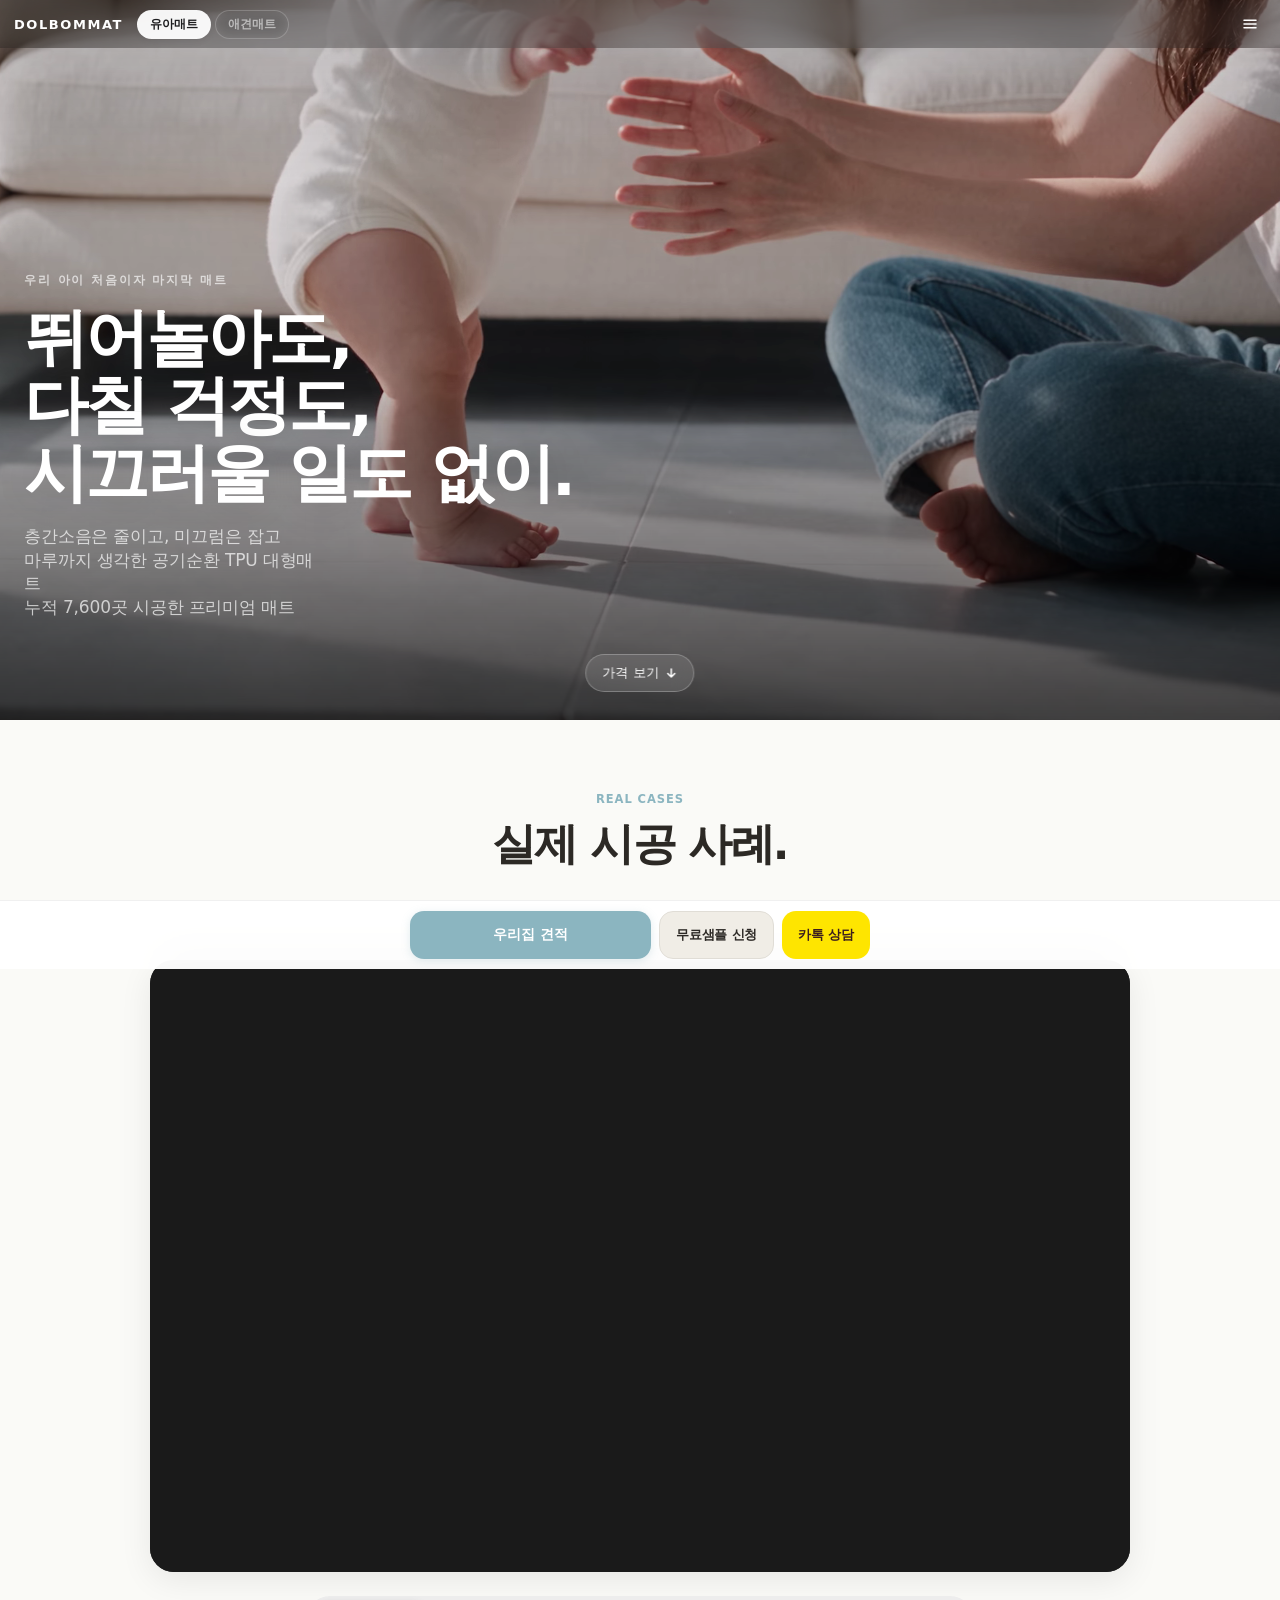
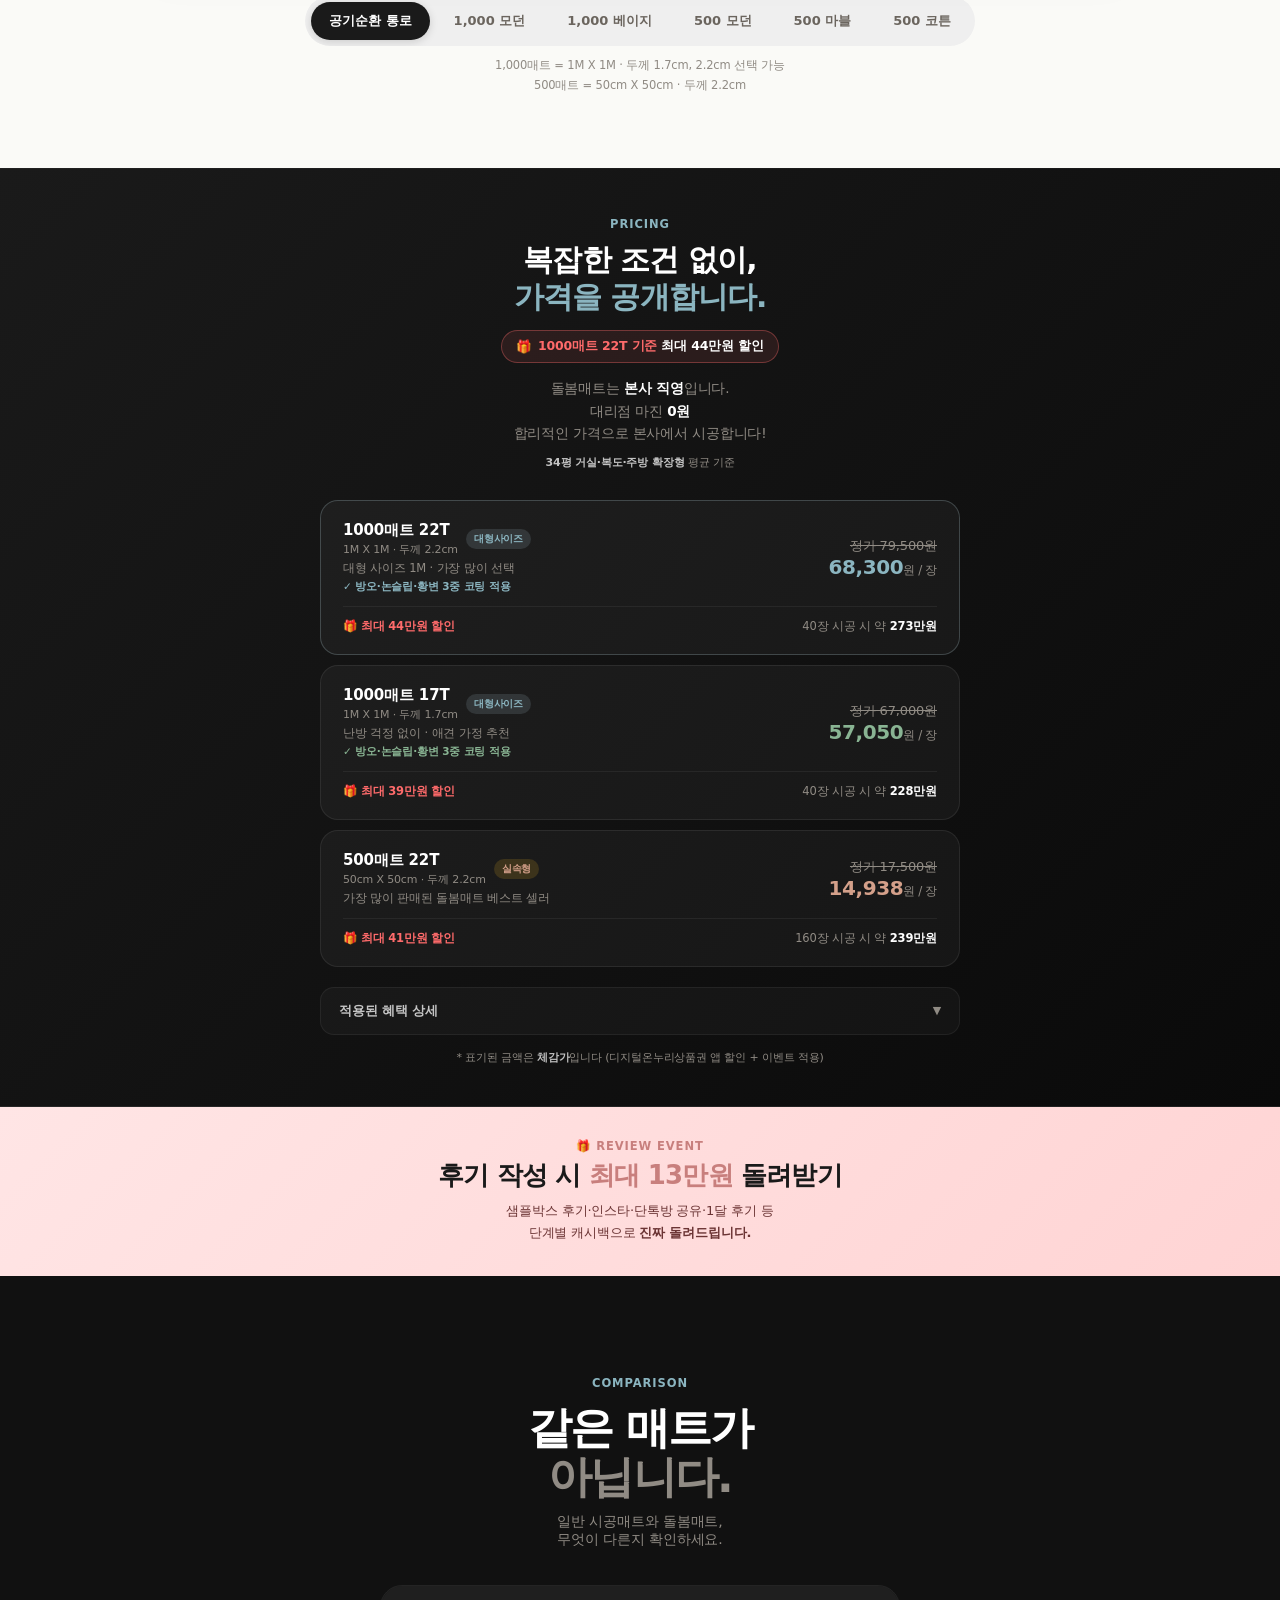
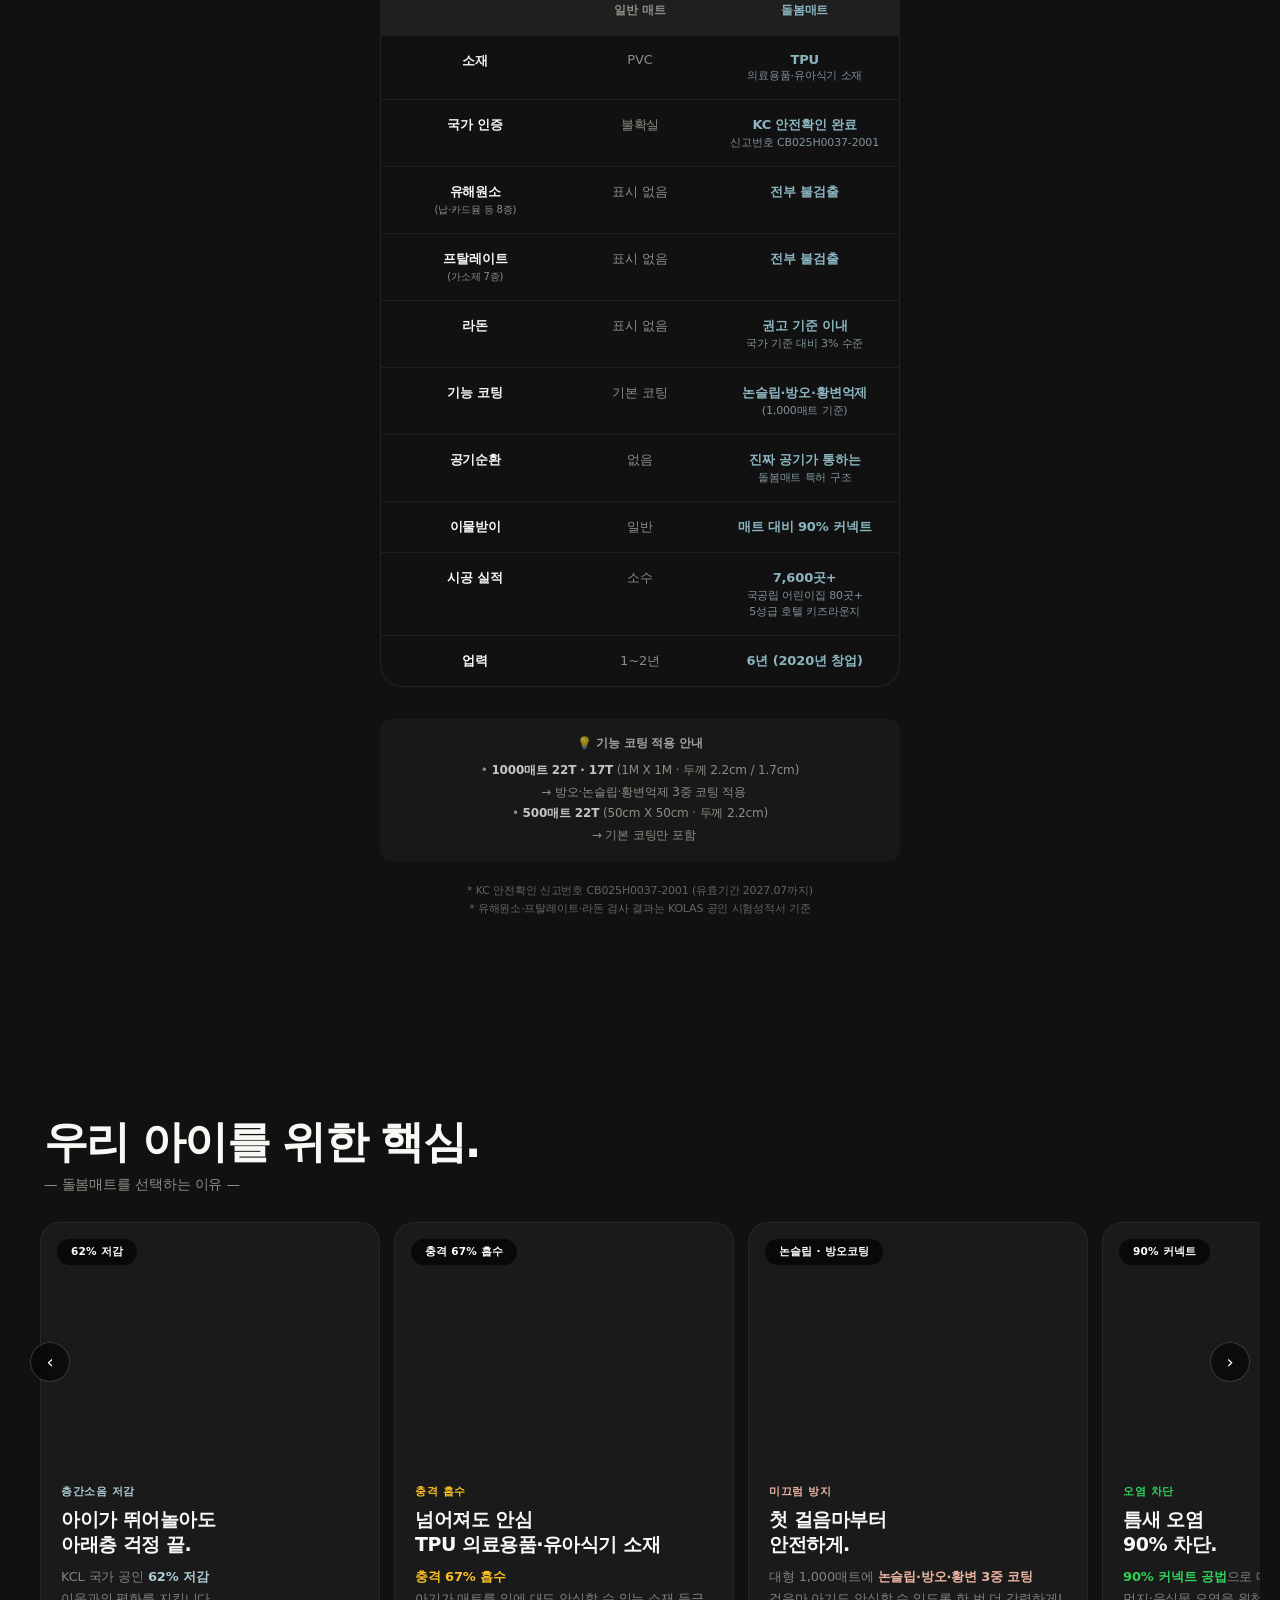
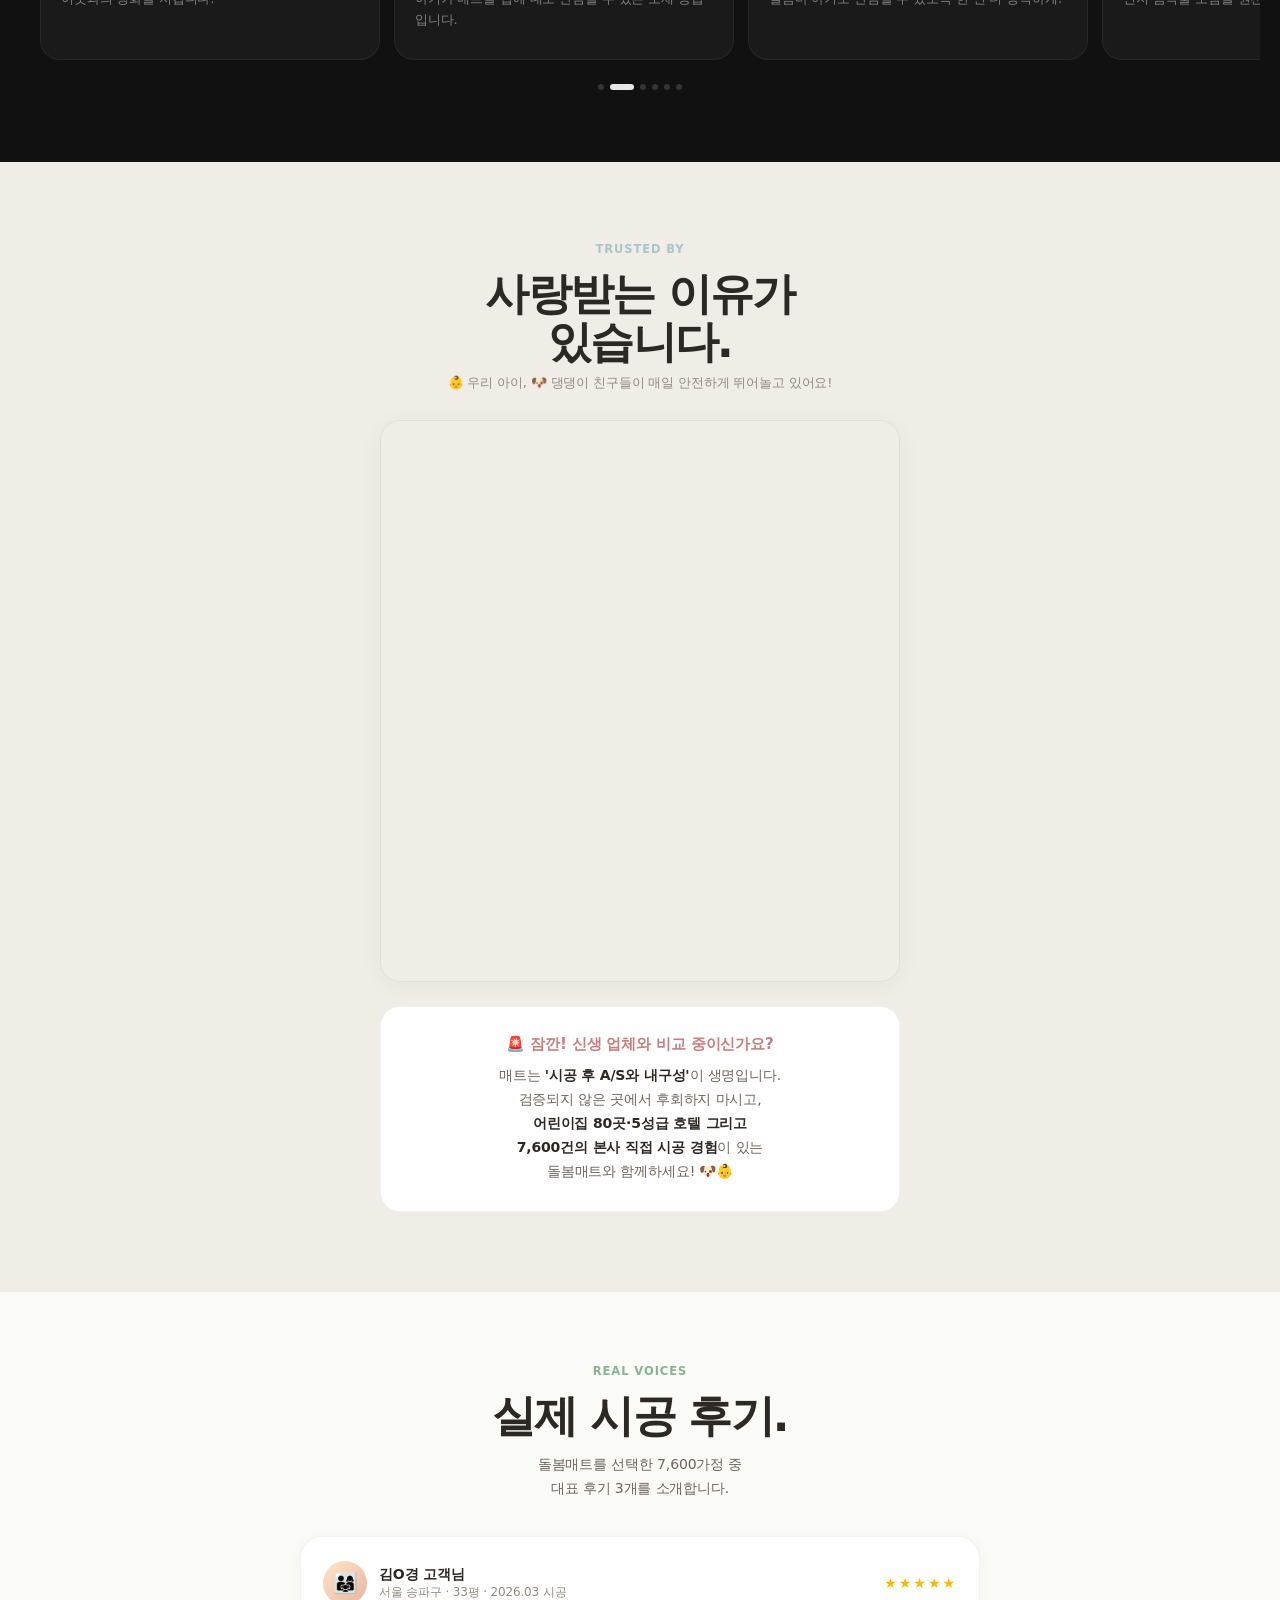
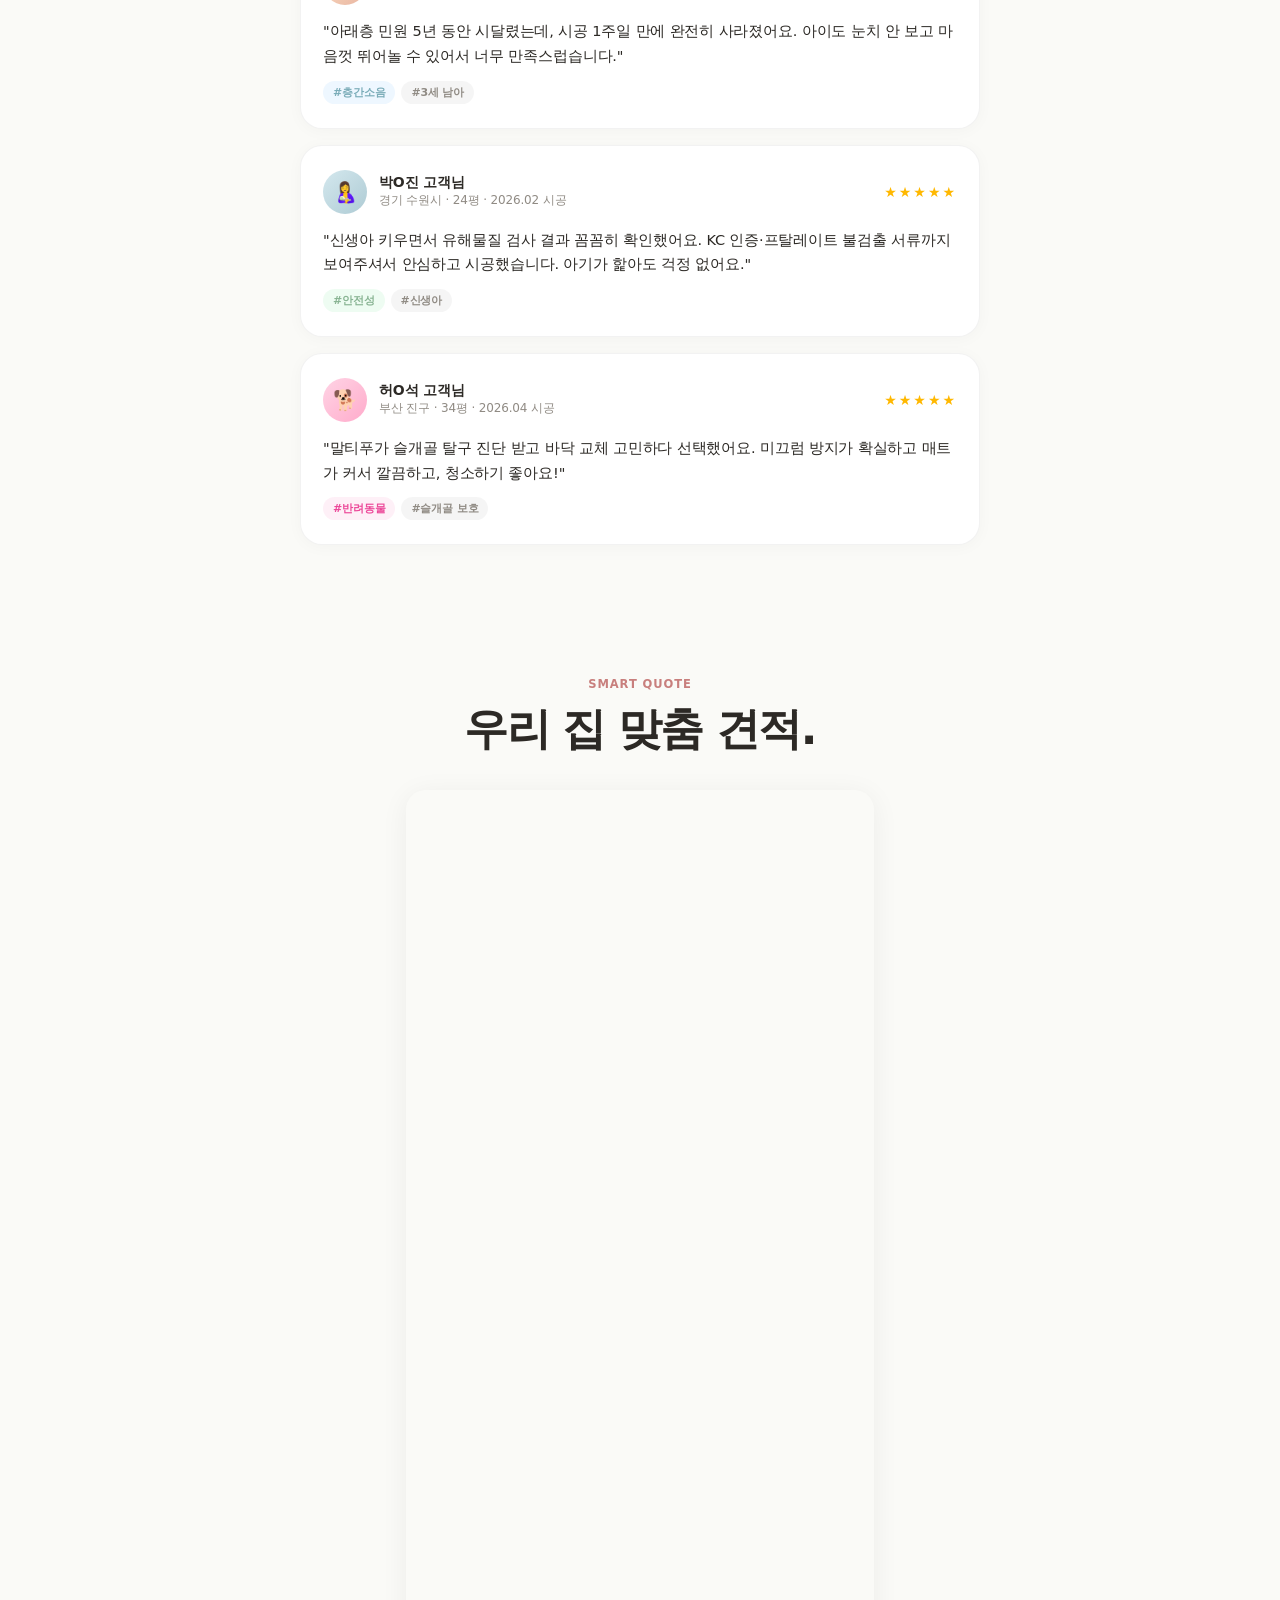
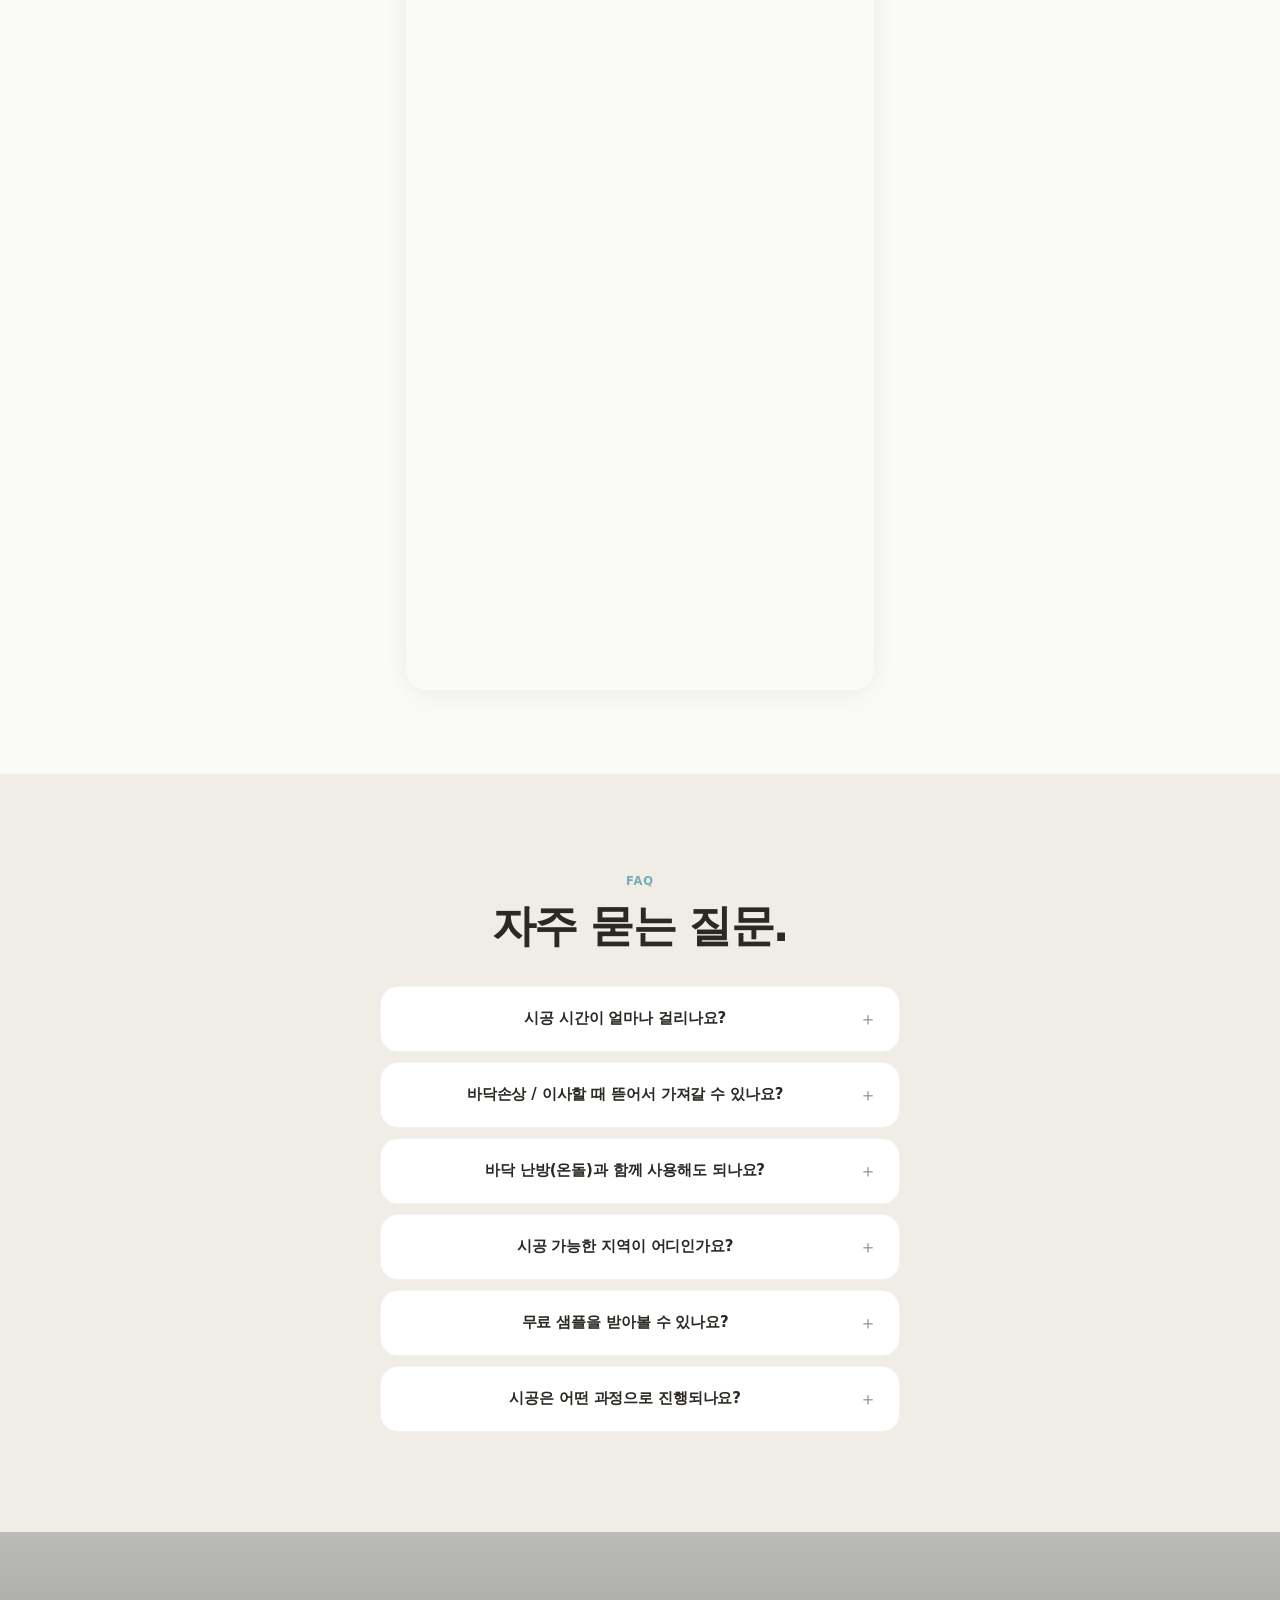
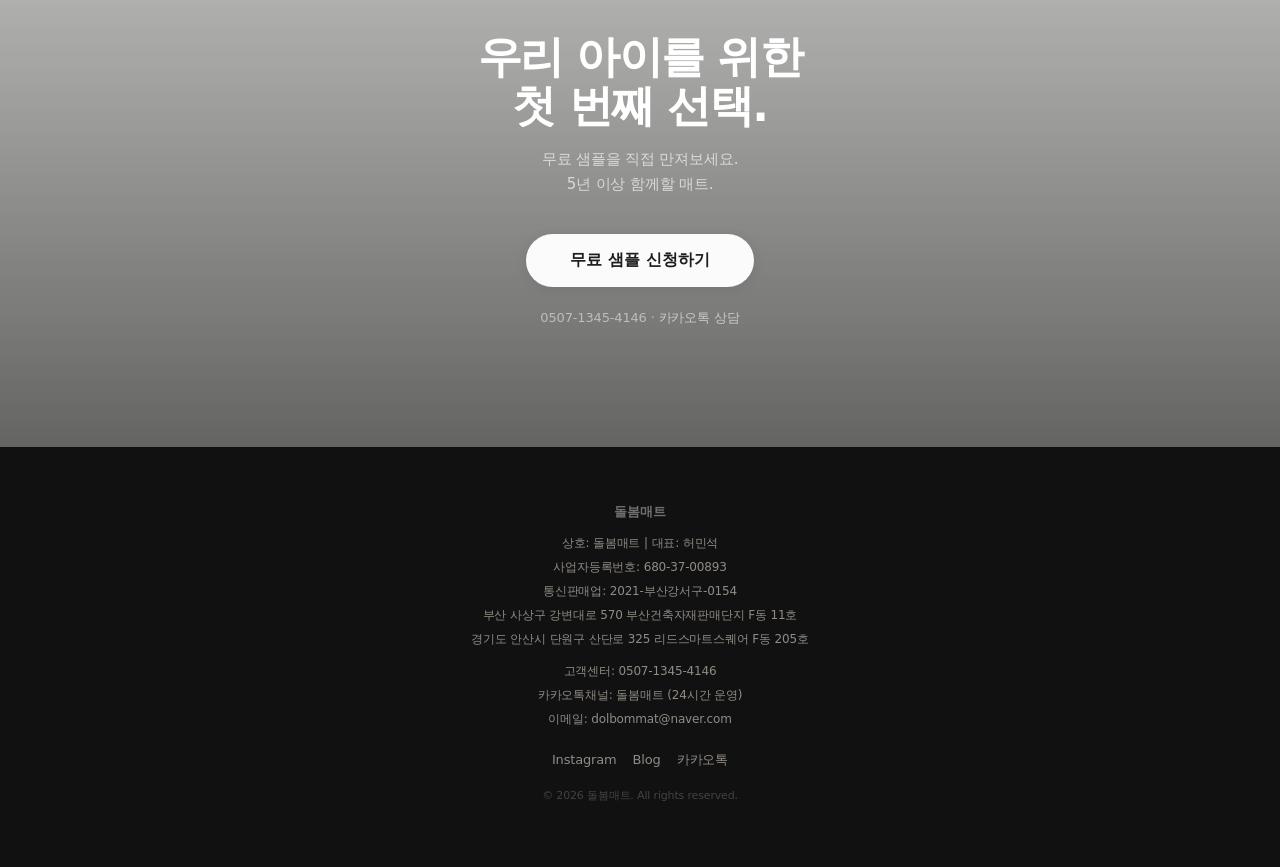
==== index.html @ 1c2749b7 "누적 시공 7,600집·100만장으로 갱신" ====
<!DOCTYPE html>
<html lang="ko">
<head>
<!-- Google Tag Manager -->
<script>(function(w,d,s,l,i){w[l]=w[l]||[];w[l].push({'gtm.start':
new Date().getTime(),event:'gtm.js'});var f=d.getElementsByTagName(s)[0],
j=d.createElement(s),dl=l!='dataLayer'?'&l='+l:'';j.async=true;j.src=
'https://www.googletagmanager.com/gtm.js?id='+i+dl;f.parentNode.insertBefore(j,f);
})(window,document,'script','dataLayer','GTM-WBCCZ3CN');</script>
<!-- End Google Tag Manager -->

<meta charset="UTF-8">
<!-- Google tag (gtag.js) -->
<script async src="https://www.googletagmanager.com/gtag/js?id=G-WNRMST82MC"></script>
<script>
  window.dataLayer = window.dataLayer || [];
  function gtag(){dataLayer.push(arguments);}
  gtag('js', new Date());
  gtag('config', 'G-WNRMST82MC');
</script>

<meta name="viewport" content="width=device-width, initial-scale=1.0, viewport-fit=cover">
<title>돌봄매트 - 층간소음 62% 저감 프리미엄 TPU 시공 매트</title>
<meta name="description" content="부산·경기 본사 직영 시공팀 운영. 층간소음 62% 저감, 미끄럼 방지, 공기순환 케어 시스템. 7,600가정이 선택한 프리미엄 TPU 매트 돌봄매트. 무료 시공, 무료 샘플 제공.">
<meta name="keywords" content="돌봄매트, 층간소음매트, 층간소음방지매트, 아기매트, 유아매트, 거실매트, 바닥매트, 놀이매트, 반려견매트, TPU매트, 친환경매트, 층간소음, 시공매트, 프리미엄매트, 무료샘플">
<meta name="author" content="돌봄매트">
<meta name="robots" content="index, follow, max-image-preview:large">
<meta name="googlebot" content="index, follow">
<link rel="canonical" href="https://www.dolbommat.com/">

<!-- ═══ Open Graph (카카오톡·페이스북 공유 최적화) ═══ -->
<meta property="og:type" content="website">
<meta property="og:locale" content="ko_KR">
<meta property="og:site_name" content="돌봄매트">
<meta property="og:title" content="돌봄매트 - 층간소음 62% 저감 프리미엄 TPU 시공 매트">
<meta property="og:description" content="부산·경기 본사 직영 7,600가정이 선택한 프리미엄 매트. 층간소음 62% 저감, 미끄럼 방지, 공기순환. 무료 샘플 배송.">
<meta property="og:image" content="https://www.dolbommat.com/og-image.jpg?v=2026b">
<meta property="og:image:width" content="1200">
<meta property="og:image:height" content="630">
<meta property="og:image:alt" content="돌봄매트 - 층간소음 62% 저감 프리미엄 TPU 시공 매트">
<meta property="og:url" content="https://www.dolbommat.com/">

<!-- ═══ Twitter Card ═══ -->
<meta name="twitter:card" content="summary_large_image">
<meta name="twitter:title" content="돌봄매트 - 층간소음 62% 저감 프리미엄 TPU 시공 매트">
<meta name="twitter:description" content="부산·경기 본사 직영 7,600가정이 선택한 프리미엄 매트. 층간소음 62% 저감, 미끄럼 방지, 공기순환. 무료 샘플 배송.">
<meta name="twitter:image" content="https://www.dolbommat.com/og-image.jpg?v=2026b">

<!-- ═══ 테마 색상 & PWA ═══ -->
<meta name="theme-color" content="#FAFAF7">
<meta name="mobile-web-app-capable" content="yes">
<meta name="apple-mobile-web-app-capable" content="yes">
<meta name="apple-mobile-web-app-status-bar-style" content="default">
<meta name="apple-mobile-web-app-title" content="돌봄매트">
<meta name="format-detection" content="telephone=no">

<!-- ═══ 파비콘 & 앱 아이콘 (업로드 후 경로 맞춰주세요) ═══ -->

<link href="https://cdn.jsdelivr.net/gh/orioncactus/pretendard@v1.3.9/dist/web/variable/pretendardvariable-dynamic-subset.min.css" rel="stylesheet">

<link rel="icon" href="favicon.ico?v=2026b" sizes="any">
<link rel="icon" type="image/svg+xml" href="favicon.svg?v=2026b">
<link rel="icon" type="image/png" sizes="96x96" href="favicon-96x96.png?v=2026b">
<link rel="apple-touch-icon" href="apple-touch-icon.png?v=2026b">
<link rel="manifest" href="site.webmanifest">
<style>
/* ═══ RESET & BASE ═══ */
*,*::before,*::after{margin:0;padding:0;box-sizing:border-box}
html{scroll-behavior:smooth;touch-action:manipulation;overflow-x:clip;max-width:100%;-webkit-text-size-adjust:100%;height:-webkit-fill-available;scroll-padding-top:20px}
body{font-family:'Pretendard Variable','Pretendard',-apple-system,BlinkMacSystemFont,system-ui,sans-serif;background:var(--bg);color:var(--text);overflow-x:clip;-webkit-font-smoothing:antialiased;-moz-osx-font-smoothing:grayscale;-webkit-overflow-scrolling:touch;letter-spacing:-0.01em;min-height:-webkit-fill-available}

/* ── 접근성 + 쾌적성 개선 ── */
/* 이미지에 width/height 속성 있으면 aspect-ratio 자동 적용되어 CLS 방지됨 (브라우저 기본 동작) */
/* 멀미 민감 사용자를 위한 모션 최소화 */
@media (prefers-reduced-motion: reduce) {
  *, *::before, *::after {
    animation-duration: 0.01ms !important;
    animation-iteration-count: 1 !important;
    transition-duration: 0.01ms !important;
    scroll-behavior: auto !important;
  }
  .fade-up, .scale-in, .fade-in { opacity: 1 !important; }
}
img{display:block;max-width:100%;height:auto}
button{font-family:inherit;cursor:pointer}
a{text-decoration:none;color:inherit}
::-webkit-scrollbar{display:none}

/* ═══ CSS VARIABLES ═══ */
:root{
  --bg:#FAFAF7;--warm:#F0EDE6;--dark:#111111;--dark2:#1a1a1a;
  --text:#2C2925;--soft:#6B655E;--muted:#908B84;--light:#F8F8F5;
  --accent:#8BB5C0;--gold:#D4A08A;--blue:#7AACB8;--green:#89B493;--red:#C87F7D;
  --shadow-sm:0 2px 8px rgba(0,0,0,0.04);
  --shadow-md:0 8px 30px rgba(0,0,0,0.06);
  --shadow-lg:0 20px 60px rgba(0,0,0,0.08);
  --radius:20px;
  --radius-sm:14px;
  --radius-pill:980px;
  --ease:cubic-bezier(0.22,1,0.36,1);
  --ease-bounce:cubic-bezier(0.34,1.56,0.64,1);
}

/* ═══ ANIMATIONS ═══ */
.fade-up{opacity:0;transition:opacity 0.8s ease}
.fade-up.visible{opacity:1}
.scale-in{opacity:0;transition:opacity 0.8s ease}
.scale-in.visible{opacity:1}
.fade-in{opacity:0;transition:opacity 0.8s ease}
.fade-in.visible{opacity:1}
.delay-1{transition-delay:0.1s}.delay-2{transition-delay:0.2s}.delay-3{transition-delay:0.3s}.delay-4{transition-delay:0.4s}.delay-5{transition-delay:0.5s}

/* Hero entrance */
@keyframes heroFadeUp{from{opacity:0}to{opacity:1}}
@keyframes scrollBounce{0%,100%{transform:translateY(0)}50%{transform:translateY(8px)}}
@keyframes scrollDot{0%,100%{cy:10}50%{cy:18}}
@keyframes airFlow{0%,100%{height:15%;opacity:0.15}50%{height:80%;opacity:0.5}}

.hero-anim{opacity:0;animation:heroFadeUp 1s cubic-bezier(0.22,1,0.36,1) forwards}
.hero-d1{animation-delay:0.3s}.hero-d2{animation-delay:0.5s}.hero-d3{animation-delay:0.7s}.hero-d4{animation-delay:0.9s}.hero-d5{animation-delay:1.3s}
.scroll-hint{animation:scrollBounce 2s ease-in-out infinite;opacity:0.35}

/* ═══ APPLE STYLE TOP BAR (2026-04-24 미니멀 네비) ═══ */
.top-bar{position:fixed;top:0;left:0;right:0;z-index:1000;display:flex;align-items:center;justify-content:space-between;padding:8px 14px;background:rgba(0,0,0,0.25);backdrop-filter:blur(20px);-webkit-backdrop-filter:blur(20px);transition:background 0.3s ease}
.top-bar.scrolled{background:rgba(10,10,10,0.88)}
.top-bar .logo-link{font-size:13px;font-weight:800;color:#fff;letter-spacing:0.12em;text-decoration:none;display:flex;align-items:center;gap:6px}
.top-bar .menu-btn{background:none;border:none;color:#fff;cursor:pointer;padding:4px;display:flex;align-items:center;justify-content:center;width:32px;height:32px;border-radius:50%;transition:background 0.2s}
.top-bar .menu-btn:hover{background:rgba(255,255,255,0.1)}
.top-bar .menu-btn svg{width:18px;height:18px;display:block}
/* 유아/애견 토글 — 히어로에서 헤더(로고 오른쪽)로 이동 (2026-10-14) */
.top-bar .top-left{display:flex;align-items:center;gap:14px;min-width:0}
.top-bar .persona-toggle{margin:0;gap:4px}
.top-bar .persona-btn{padding:5px 12px;font-size:12px;border-width:1px}
@media (max-width:380px){.top-bar .top-left{gap:10px}.top-bar .persona-btn{padding:5px 10px;font-size:11.5px}}

/* ═══ MENU OVERLAY (뒷배경) ═══ */
.menu-overlay{position:fixed;top:0;left:0;right:0;bottom:0;z-index:1050;background:rgba(0,0,0,0.25);opacity:0;visibility:hidden;transition:opacity 0.25s ease}
.menu-overlay.open{opacity:1;visibility:visible}

/* ═══ MENU PANEL (드롭다운 카드 스타일 — 2026-04-24 미니멀) ═══ */
.menu-panel{position:fixed;top:46px;right:10px;left:auto;bottom:auto;width:calc(100% - 20px);max-width:280px;max-height:calc(100vh - 65px);background:#fff;border-radius:16px;box-shadow:0 16px 40px rgba(0,0,0,0.16),0 0 0 1px rgba(0,0,0,0.04);transform:translateY(-6px) scale(0.97);transform-origin:top right;opacity:0;visibility:hidden;transition:all 0.26s cubic-bezier(0.22,1,0.36,1);display:flex;flex-direction:column;z-index:1100;overflow:hidden}
.menu-panel.open{transform:translateY(0) scale(1);opacity:1;visibility:visible}

.menu-header{padding:10px 16px 8px;display:flex;align-items:center;justify-content:space-between;border-bottom:1px solid rgba(0,0,0,0.05)}
.menu-header .menu-title{font-size:10px;font-weight:700;color:#aaa;letter-spacing:0.1em;text-transform:uppercase}
.menu-header .close-btn{background:none;border:none;cursor:pointer;padding:3px;color:#666;display:flex;align-items:center;justify-content:center;border-radius:50%;transition:background 0.2s;width:24px;height:24px}
.menu-header .close-btn:hover{background:rgba(0,0,0,0.05)}

.menu-list{flex:1;overflow-y:auto;padding:4px 0 6px;-webkit-overflow-scrolling:touch}
.menu-list::-webkit-scrollbar{display:none}
.menu-list a{display:flex;align-items:center;padding:10px 16px;color:#1a1a1a;text-decoration:none;font-size:14px;font-weight:500;transition:background 0.15s;border:none;background:none;width:100%;text-align:left;font-family:inherit;cursor:pointer;letter-spacing:-0.015em}
.menu-list a:hover,.menu-list a:active{background:rgba(0,0,0,0.04)}
.menu-divider{height:1px;background:rgba(0,0,0,0.06);margin:5px 16px}
.menu-section-label{padding:8px 16px 3px;font-size:10px;font-weight:700;color:#b8b8b8;letter-spacing:0.08em;text-transform:uppercase}

.menu-footer{padding:8px 12px 12px;border-top:1px solid rgba(0,0,0,0.05)}
.menu-footer .kakao-cta{display:flex;align-items:center;justify-content:center;gap:6px;padding:11px 14px;background:#FEE500;color:#3C1E1E;border-radius:11px;font-size:13.5px;font-weight:700;text-decoration:none;width:100%;box-sizing:border-box;transition:background 0.2s}
.menu-footer .kakao-cta:hover{background:#FDD800}
.menu-footer .phone-link{display:flex;align-items:center;justify-content:center;gap:5px;padding:6px;color:#999;font-size:11px;text-decoration:none;margin-top:2px}

body.menu-open{overflow:hidden}

/* 페르소나 모드별 메뉴 라벨 토글 */
body.mode-baby .menu-list a .for-pet{display:none}
body.mode-baby .menu-list a .for-baby{display:inline}
body.mode-pet .menu-list a .for-baby{display:none}
body.mode-pet .menu-list a .for-pet{display:inline}

/* 데스크톱에서 더 컴팩트하게 */
@media (min-width:768px){
  .menu-panel{top:48px;right:14px;max-width:260px}
}

/* ═══ HERO ═══ */
.hero{position:relative;min-height:80vh;min-height:80dvh;overflow:hidden;max-width:100vw;display:flex;align-items:flex-end;-webkit-transform:translateZ(0);transform:translateZ(0)}
.hero img.hero-bg,.hero video.hero-bg{position:absolute;inset:0;width:100%;height:100%;object-fit:cover;-webkit-transform:translateZ(0) scale(1.02);transform:translateZ(0) scale(1.02)}
.hero .overlay{position:absolute;inset:0;background:linear-gradient(180deg,rgba(0,0,0,0.25) 0%,rgba(0,0,0,0.15) 25%,rgba(0,0,0,0.20) 50%,rgba(0,0,0,0.70) 100%);-webkit-transform:translateZ(0);transform:translateZ(0)}
.hero .content{position:relative;z-index:1;padding:110px 24px 64px;-webkit-transform:translateZ(0);transform:translateZ(0)}
.hero .sub{font-size:12px;font-weight:600;letter-spacing:0.15em;color:rgba(255,255,255,0.65);text-transform:uppercase;margin-bottom:16px}
.hero h1{font-size:clamp(38px,9.5vw,64px);font-weight:800;line-height:1.05;letter-spacing:-0.045em;color:#fff;margin-bottom:18px;max-width:600px;text-shadow:0 2px 40px rgba(0,0,0,0.15);word-break:keep-all}
.hero .desc{font-size:clamp(14px,3.3vw,17px);color:rgba(255,255,255,0.7);line-height:1.4;max-width:300px;margin-bottom:36px;font-weight:400}
.hero .btns{display:flex;gap:10px;flex-wrap:wrap}
.btn-white{background:rgba(255,255,255,0.97);color:#1d1d1f;border:none;border-radius:var(--radius-pill);padding:15px 34px;font-size:15px;font-weight:660;transition:all 0.25s var(--ease);box-shadow:0 2px 12px rgba(0,0,0,0.08)}
.btn-white:hover{transform:translateY(-1px);box-shadow:0 4px 20px rgba(0,0,0,0.12)}
.btn-white:active{transform:scale(0.97)}
.btn-glass{background:rgba(255,255,255,0.14);color:#fff;border:1px solid rgba(255,255,255,0.22);border-radius:var(--radius-pill);padding:15px 26px;font-size:15px;font-weight:600;backdrop-filter:blur(12px);-webkit-backdrop-filter:blur(12px);transition:all 0.25s var(--ease)}
.btn-glass:hover{background:rgba(255,255,255,0.2)}
.btn-glass:active{transform:scale(0.97)}
.scroll-indicator{position:absolute;bottom:28px;left:50%;transform:translateX(-50%);z-index:2;display:inline-flex;align-items:center;gap:6px;background:rgba(255,255,255,0.12);border:1px solid rgba(255,255,255,0.25);padding:9px 16px;border-radius:999px;backdrop-filter:blur(10px);-webkit-backdrop-filter:blur(10px);color:#fff;font-family:inherit;font-size:13px;font-weight:500;letter-spacing:0.02em;cursor:pointer;transition:background 0.2s ease,border-color 0.2s ease;animation:scrollCtaPulse 2.4s ease-in-out infinite;-webkit-tap-highlight-color:transparent}
@media (hover:hover){.scroll-indicator:hover{background:rgba(255,255,255,0.22);border-color:rgba(255,255,255,0.45)}}
.scroll-indicator:active{background:rgba(255,255,255,0.28)}
@keyframes scrollCtaPulse{0%,100%{transform:translateX(-50%) translateY(0)}50%{transform:translateX(-50%) translateY(4px)}}

/* ═══ SECTIONS ═══ */
.section{padding:100px 20px;overflow:hidden}
.section-dark{background:var(--dark);color:var(--light)}
.section-dark2{background:var(--dark2);color:var(--light)}
.section-warm{background:var(--warm)}
.section-title{font-size:clamp(28px,7vw,44px);font-weight:760;letter-spacing:-0.04em;line-height:1.1}
.section-label{font-size:11.5px;font-weight:680;letter-spacing:0.08em;text-transform:uppercase;margin-bottom:14px;opacity:0.7}
.section-center{text-align:center;max-width:520px;margin:0 auto}
.text-muted{color:var(--muted)}

/* ═══ CAROUSEL ═══ */
.carousel-wrap{overflow-x:auto;max-width:100vw;scroll-snap-type:x mandatory;display:flex;gap:14px;padding:0 20px 16px;-webkit-overflow-scrolling:touch;touch-action:pan-x pan-y;overscroll-behavior-x:contain;overscroll-behavior-y:auto;-webkit-transform:translateZ(0);transform:translateZ(0);scrollbar-width:none}
.carousel-wrap::-webkit-scrollbar{display:none}
.carousel-card{flex:0 0 82%;max-width:340px;scroll-snap-align:center;border-radius:var(--radius);overflow:hidden;background:rgba(255,255,255,0.04);border:1px solid rgba(255,255,255,0.06);-webkit-transform:translateZ(0);transform:translateZ(0);transition:transform 0.3s var(--ease)}
.carousel-card:active{transform:scale(0.98)}
.carousel-card img{width:100%;height:240px;object-fit:cover;-webkit-transform:translateZ(0);transform:translateZ(0);pointer-events:none;-webkit-user-drag:none;user-select:none}
.carousel-card .badge{position:absolute;top:16px;left:16px;background:rgba(0,0,0,0.65);backdrop-filter:blur(8px);-webkit-backdrop-filter:blur(8px);border-radius:50px;padding:6px 14px;font-size:10.5px;font-weight:700;color:#fff;letter-spacing:0.02em}
.carousel-card .card-body{padding:22px 20px 28px}
.carousel-card .tag{font-size:10.5px;font-weight:680;letter-spacing:0.06em;text-transform:uppercase;margin-bottom:8px}
.carousel-card .card-title{font-size:19px;font-weight:750;letter-spacing:-0.025em;line-height:1.3;margin-bottom:10px;color:var(--light);white-space:pre-line}
.carousel-card .card-desc{font-size:13px;color:rgba(255,255,255,0.45);line-height:1.65}
.dots{display:flex;justify-content:center;gap:6px;margin-top:8px}
.dot{width:6px;height:6px;border-radius:3px;background:rgba(255,255,255,0.15);transition:all 0.4s var(--ease);cursor:pointer;border:none;padding:0}
.dot.active{width:24px;background:rgba(255,255,255,0.9)}
.dot-dark{background:rgba(0,0,0,0.1)}.dot-dark.active{background:var(--text)}

/* 캐러셀 좌우 화살표 (PC만) */
.carousel-container{position:relative}
.carousel-arrow{position:absolute;top:120px;width:40px;height:40px;border-radius:50%;background:rgba(0,0,0,0.55);border:1px solid rgba(255,255,255,0.18);color:#fff;font-size:18px;cursor:pointer;display:none;align-items:center;justify-content:center;z-index:5;backdrop-filter:blur(10px);-webkit-backdrop-filter:blur(10px);transition:background 0.2s,opacity 0.2s;font-family:inherit;line-height:1;padding:0}
.carousel-arrow.prev{left:10px}
.carousel-arrow.next{right:10px}
.carousel-arrow:hover{background:rgba(0,0,0,0.85)}
.carousel-arrow:disabled{opacity:0.3;cursor:default}
@media (hover:hover) and (min-width:768px){
  .carousel-arrow{display:flex}
}

/* ═══ FULL-BLEED IMAGE ═══ */
.fullbleed{position:relative;overflow:hidden;max-width:100vw;contain:layout style paint;-webkit-transform:translateZ(0);transform:translateZ(0)}
.fullbleed img{width:100%;height:100%;object-fit:cover;display:block;-webkit-backface-visibility:hidden;backface-visibility:hidden;-webkit-transform:translateZ(0);transform:translateZ(0)}
.fullbleed .overlay{position:absolute;inset:0;-webkit-transform:translateZ(0);transform:translateZ(0)}
.fullbleed .content{position:absolute;bottom:0;left:0;right:0;padding:44px 24px 52px;z-index:1;-webkit-transform:translateZ(0);transform:translateZ(0)}
.fullbleed h3{font-size:clamp(26px,6.5vw,38px);font-weight:800;color:#fff;letter-spacing:-0.035em;line-height:1.14;text-shadow:0 2px 24px rgba(0,0,0,0.12)}

/* ═══ VIDEO BACKGROUND (Apple Style) ═══ */
.video-bg-section{position:relative;overflow:hidden;max-width:100vw;-webkit-transform:translateZ(0);transform:translateZ(0)}
.video-bg-section video{position:absolute;inset:0;width:100%;height:100%;object-fit:cover;-webkit-transform:translateZ(0);transform:translateZ(0)}
.video-bg-section .overlay{position:absolute;inset:0;z-index:1;-webkit-transform:translateZ(0);transform:translateZ(0)}
.video-bg-section .content{position:relative;z-index:2}

/* Image performance */
img{content-visibility:auto;-webkit-backface-visibility:hidden;backface-visibility:hidden;-webkit-transform:translateZ(0);transform:translateZ(0)}

/* ═══ SPEC GRID ═══ */
.spec-grid{display:grid;grid-template-columns:1fr 1fr;gap:10px}
.spec-card{background:#fff;border-radius:var(--radius-sm);padding:22px 16px;border:1px solid rgba(0,0,0,0.04);position:relative;overflow:hidden;box-shadow:var(--shadow-sm);transition:transform 0.2s var(--ease)}
.spec-card:active{transform:scale(0.98)}
.spec-card .bar{position:absolute;top:0;left:0;width:3px;height:100%}
.spec-card .label{font-size:10px;color:var(--muted);font-weight:680;letter-spacing:0.04em;margin-bottom:6px}
.spec-card .value{font-size:26px;font-weight:800;letter-spacing:-0.04em;line-height:1;margin-bottom:3px}
.spec-card .sub{font-size:11px;color:var(--soft)}

/* ═══ TRUST SLIDER ═══ */
.trust-slide{background:#fff;border-radius:var(--radius);padding:40px 20px;min-height:110px;border:1px solid rgba(0,0,0,0.04);display:flex;flex-direction:column;justify-content:center;text-align:center;box-shadow:var(--shadow-sm)}
.trust-name{font-size:20px;font-weight:750;letter-spacing:-0.02em;transition:opacity 0.4s,transform 0.4s}
.trust-tag{font-size:10.5px;color:var(--accent);font-weight:680;letter-spacing:0.05em;margin-bottom:6px;text-transform:uppercase}

/* ═══ PRICE CARD ═══ */
.price-card{background:#fff;border-radius:var(--radius);padding:44px 22px 36px;border:1px solid rgba(0,0,0,0.04);box-shadow:var(--shadow-md);position:relative;overflow:hidden;text-align:center}
.price-card .top-bar{position:absolute;top:0;left:0;right:0;height:3px;background:linear-gradient(90deg,var(--accent),var(--gold))}
.price-old{font-size:16px;color:var(--muted);text-decoration:line-through;margin-bottom:2px}
.price-new{font-size:clamp(38px,10vw,52px);font-weight:800;letter-spacing:-0.04em;line-height:1.1;margin-bottom:10px}
.price-badge{display:inline-block;background:var(--red);color:#fff;border-radius:var(--radius-pill);padding:5px 16px;font-size:11px;font-weight:700;margin-bottom:28px}

/* ═══ VIDEO ═══ */
.video-wrap{border-radius:var(--radius);overflow:hidden;background:#000;box-shadow:var(--shadow-lg)}
.video-wrap video{width:100%;display:block}

/* ═══ VIDEO MODAL ═══ */
.video-modal{position:fixed;inset:0;z-index:200;background:rgba(0,0,0,0.97);display:flex;flex-direction:column;align-items:center;justify-content:center;padding:20px;opacity:0;pointer-events:none;transition:opacity 0.4s}
.video-modal.open{opacity:1;pointer-events:auto}
.video-modal .inner{width:100%;max-width:640px;position:relative}
.video-modal video{width:100%;border-radius:var(--radius-sm);background:#000}
.video-modal .close{position:absolute;top:-44px;right:0;width:36px;height:36px;border-radius:50%;background:rgba(255,255,255,0.12);border:none;color:#fff;font-size:18px;cursor:pointer;display:flex;align-items:center;justify-content:center;transition:background 0.2s}
.video-modal .close:hover{background:rgba(255,255,255,0.22)}

/* ═══ FLOATING CTA ═══ */
.float-cta{position:fixed;bottom:0;contain:layout style;left:0;right:0;z-index:90;padding:10px 16px;padding-bottom:max(10px,env(safe-area-inset-bottom));background:rgba(255,255,255,0.95);backdrop-filter:blur(20px) saturate(180%);-webkit-backdrop-filter:blur(20px) saturate(180%);border-top:1px solid rgba(0,0,0,0.06);transform:translate3d(0,100%,0);transition:transform 0.45s var(--ease);-webkit-backface-visibility:hidden;backface-visibility:hidden}
.float-cta.show{transform:translate3d(0,0,0)}
.float-cta .inner{max-width:460px;margin:0 auto;display:flex;gap:8px}
.float-cta .btn-main{flex:1;background:var(--accent);color:#fff;border:none;border-radius:var(--radius-sm);padding:14px 0;font-size:14px;font-weight:660;text-align:center;text-decoration:none;display:flex;align-items:center;justify-content:center;box-shadow:0 2px 8px rgba(139,181,192,0.25)}
.float-cta .btn-sub{background:#F0EDE6;color:var(--text);border:1px solid #E0DDD6;border-radius:var(--radius-sm);padding:14px 16px;font-size:13px;font-weight:600;text-align:center;text-decoration:none;display:flex;align-items:center;justify-content:center;white-space:nowrap}
.float-cta .btn-kakao{background:#FEE500;color:#3C1E1E;border:none;border-radius:var(--radius-sm);padding:14px 16px;font-size:13px;font-weight:700;text-align:center;text-decoration:none;display:flex;align-items:center;justify-content:center;white-space:nowrap}

/* ═══ FOOTER ═══ */
footer{background:#111;padding:52px 20px 60px;text-align:center;color:var(--muted);font-size:12px;line-height:2}

/* ═══ UTILITY ═══ */
.text-center{text-align:center}
.mt-8{margin-top:8px}.mt-12{margin-top:12px}.mt-16{margin-top:16px}.mt-20{margin-top:20px}.mt-28{margin-top:28px}.mt-36{margin-top:36px}.mt-40{margin-top:40px}.mt-48{margin-top:48px}
.mb-8{margin-bottom:8px}.mb-12{margin-bottom:12px}.mb-16{margin-bottom:16px}.mb-28{margin-bottom:28px}.mb-36{margin-bottom:36px}.mb-40{margin-bottom:40px}.mb-48{margin-bottom:48px}
.mx-auto{margin-left:auto;margin-right:auto}
.max-w-sm{max-width:480px}.max-w-md{max-width:540px}

/* ═══ Air flow animation ═══ */
.air-col{position:absolute;bottom:0;width:2px;background:linear-gradient(to top,transparent,rgba(41,151,255,0.4),transparent);border-radius:1px;animation:airFlow 3.5s ease-in-out infinite}
.air-col:nth-child(1){left:8%;animation-delay:0s}
.air-col:nth-child(2){left:21%;animation-delay:0.35s}
.air-col:nth-child(3){left:34%;animation-delay:0.7s}
.air-col:nth-child(4){left:47%;animation-delay:1.05s}
.air-col:nth-child(5){left:60%;animation-delay:1.4s}
.air-col:nth-child(6){left:73%;animation-delay:1.75s}
.air-col:nth-child(7){left:86%;animation-delay:2.1s}

/* ═══ OVERFLOW KILL ═══ */
/* ═══ OVERFLOW KILL — 가로 넘침 완전 차단 ═══ */
.fullbleed img{max-width:100%;width:100%}

/* ═══ MOBILE STABILITY ═══ */
@media(max-width:768px){
  /* 스크롤 성능 */
  .section,.section-dark,.section-warm{contain:content}
  
  /* 이미지 렌더링 최적화 */
  img{will-change:auto!important}
  
  /* 슬라이더 터치 개선 */
  .seam-slider-container{touch-action:pan-y pinch-zoom}
  .carousel-wrap{-webkit-overflow-scrolling:touch;overscroll-behavior-x:contain}
}

/* ═══ PERSONA SYSTEM (Intro Overlay Removed) ═══ */

/* Mode toggle in hero */
.persona-toggle{display:flex;gap:6px;margin-bottom:22px}
.persona-btn{padding:8px 18px;border-radius:var(--radius-pill);font-size:13px;font-weight:600;border:1.5px solid rgba(255,255,255,0.2);background:rgba(255,255,255,0.08);color:rgba(255,255,255,0.55);cursor:pointer;transition:all 0.3s var(--ease);font-family:inherit;backdrop-filter:blur(8px);-webkit-backdrop-filter:blur(8px)}
.persona-btn.active{background:rgba(255,255,255,0.95);color:#1d1d1f;border-color:transparent;box-shadow:0 2px 8px rgba(0,0,0,0.08)}

/* Persona content switching */
body.mode-baby .for-pet{display:none!important}
body.mode-pet .for-baby{display:none!important}
body .for-baby,body .for-pet{display:block}
span.for-baby,span.for-pet{display:inline}
body.mode-baby span.for-pet{display:none!important}
body.mode-pet span.for-baby{display:none!important}

/* Carousel card mode switching · 애견 전용 카드와 유아 전용 카드 모드별 숨김 */
body.mode-baby .carousel-card[data-card^="pet-"]{display:none!important}
body.mode-pet .carousel-card[data-card="noise"],
body.mode-pet .carousel-card[data-card="shock"],
body.mode-pet .carousel-card[data-card="slip"]{display:none!important}

/* Cross-sell section */
.cross-sell{background:linear-gradient(135deg,rgba(139,181,192,0.07),rgba(212,160,138,0.07));border-radius:var(--radius);padding:38px 24px;border:1px solid rgba(0,0,0,0.04);text-align:center;cursor:pointer;transition:all 0.35s var(--ease);margin:0 auto;max-width:540px;box-shadow:var(--shadow-sm)}
.cross-sell:active{transform:scale(0.98)}
.cross-sell:hover{box-shadow:var(--shadow-md);transform:translateY(-2px)}

/* Sticky persona tabs */
.sticky-persona{display:flex;gap:4px;background:rgba(0,0,0,0.035);border-radius:var(--radius-pill);padding:3px}
.sticky-persona .sp-btn{padding:6px 14px;border-radius:var(--radius-pill);font-size:12px;font-weight:600;border:none;background:transparent;color:var(--muted);cursor:pointer;transition:all 0.25s var(--ease);font-family:inherit;white-space:nowrap}
.sticky-persona .sp-btn.active{background:#fff;color:var(--text);box-shadow:0 1px 5px rgba(0,0,0,0.06)}

@keyframes hoPulseHint{0%,100%{opacity:1;transform:scale(1)}50%{opacity:0.85;transform:scale(1.015)}}@keyframes hoImgHighlight{0%,100%{box-shadow:0 0 0 0 rgba(255,143,0,0)}50%{box-shadow:0 0 0 6px rgba(255,143,0,0.6)}}#quoteImgPreviewHost.ho-highlight{animation:hoImgHighlight 0.8s ease-in-out 3}</style>

<!-- ═══════════════════════════════════════════════════════════════
     📊 구조화 데이터 (JSON-LD) · 구글·네이버 검색 노출 최적화
     ═══════════════════════════════════════════════════════════════ -->

<!-- ═══════════════════════════════════════════════════════════════
     📊 통합 추적 시스템 (GA4 + Meta + Kakao + Naver + 이벤트 추적)
     ⚠️ 모든 ID는 tracking.js 상단 CONFIG 객체에서 한 번에 관리
     ═══════════════════════════════════════════════════════════════ -->
<script src="tracking.js" defer></script>


  <!-- ===== JSON-LD 구조화된 데이터 (SEO 강화) ===== -->
  <!-- 1. LocalBusiness (부산본사) -->
  <script type="application/ld+json">
{
  "@context": "https://schema.org",
  "@type": "LocalBusiness",
  "@id": "https://www.dolbommat.com/#localbusiness-busan",
  "name": "돌봄매트 부산본사",
  "alternateName": [
    "돌봄매트",
    "DOLBOMMAT",
    "돌봄"
  ],
  "description": "층간소음 62% 저감 프리미엄 TPU 매트 시공 전문업체. 7,600가정·국공립 어린이집 80곳·5성급 호텔 키즈룸 시공 완료.",
  "url": "https://www.dolbommat.com/",
  "logo": "https://www.dolbommat.com/logo.png",
  "image": "https://www.dolbommat.com/og-image.jpg",
  "telephone": "+82-507-1345-4146",
  "email": "dolbommat@naver.com",
  "priceRange": "₩₩",
  "foundingDate": "2020-11-23",
  "founder": {
    "@type": "Person",
    "name": "허민석"
  },
  "address": {
    "@type": "PostalAddress",
    "streetAddress": "강변대로 570 부산건축자재판매단지 F동 11호",
    "addressLocality": "사상구",
    "addressRegion": "부산광역시",
    "addressCountry": "KR"
  },
  "openingHoursSpecification": [
    {
      "@type": "OpeningHoursSpecification",
      "dayOfWeek": [
        "Monday",
        "Tuesday",
        "Wednesday",
        "Thursday",
        "Friday",
        "Saturday",
        "Sunday"
      ],
      "opens": "00:00",
      "closes": "23:59",
      "description": "카카오톡 채널 24시간 응대"
    }
  ],
  "areaServed": [
    {
      "@type": "City",
      "name": "부산광역시"
    },
    {
      "@type": "City",
      "name": "울산광역시"
    },
    {
      "@type": "City",
      "name": "대구광역시"
    },
    {
      "@type": "AdministrativeArea",
      "name": "경상남도"
    },
    {
      "@type": "City",
      "name": "포항시"
    },
    {
      "@type": "City",
      "name": "경주시"
    },
    {
      "@type": "City",
      "name": "김천시"
    },
    {
      "@type": "City",
      "name": "구미시"
    },
    {
      "@type": "City",
      "name": "경산시"
    },
    {
      "@type": "City",
      "name": "영천시"
    },
    {
      "@type": "City",
      "name": "청도군"
    },
    {
      "@type": "City",
      "name": "고령군"
    },
    {
      "@type": "City",
      "name": "성주군"
    },
    {
      "@type": "City",
      "name": "칠곡군"
    }
  ],
  "sameAs": [
    "https://www.instagram.com/dolbommat",
    "https://blog.naver.com/dolbommatt1004",
    "https://pf.kakao.com/_UMyBK",
    "https://pf.kakao.com/_UMyBK/chat"
  ],
  "aggregateRating": {
    "@type": "AggregateRating",
    "ratingValue": "4.9",
    "reviewCount": "7600",
    "bestRating": "5",
    "worstRating": "1"
  },
  "identifier": [
    {
      "@type": "PropertyValue",
      "name": "사업자등록번호",
      "value": "680-37-00893"
    },
    {
      "@type": "PropertyValue",
      "name": "통신판매업신고번호",
      "value": "2021-부산강서구-0154"
    }
  ]
}
  </script>

  <!-- 2. LocalBusiness (경기지점) -->
  <script type="application/ld+json">
{
  "@context": "https://schema.org",
  "@type": "LocalBusiness",
  "@id": "https://www.dolbommat.com/#localbusiness-gyeonggi",
  "name": "돌봄매트 경기지점",
  "alternateName": [
    "돌봄매트 안산",
    "돌봄매트 수도권"
  ],
  "description": "수도권 매트 시공 전문. 경기·인천·서울·충청 지역 직접 방문 시공.",
  "url": "https://www.dolbommat.com/",
  "logo": "https://www.dolbommat.com/logo.png",
  "image": "https://www.dolbommat.com/og-image.jpg",
  "telephone": "+82-507-1345-4146",
  "email": "dolbommat@naver.com",
  "priceRange": "₩₩",
  "address": {
    "@type": "PostalAddress",
    "streetAddress": "산단로 325 리드스마트스퀘어 F동 205호",
    "addressLocality": "단원구",
    "addressRegion": "경기도 안산시",
    "addressCountry": "KR"
  },
  "openingHoursSpecification": [
    {
      "@type": "OpeningHoursSpecification",
      "dayOfWeek": [
        "Monday",
        "Tuesday",
        "Wednesday",
        "Thursday",
        "Friday",
        "Saturday",
        "Sunday"
      ],
      "opens": "00:00",
      "closes": "23:59",
      "description": "카카오톡 채널 24시간 응대"
    }
  ],
  "areaServed": [
    {
      "@type": "AdministrativeArea",
      "name": "경기도"
    },
    {
      "@type": "City",
      "name": "인천광역시"
    },
    {
      "@type": "City",
      "name": "서울특별시"
    },
    {
      "@type": "City",
      "name": "세종특별자치시"
    },
    {
      "@type": "City",
      "name": "대전광역시"
    },
    {
      "@type": "AdministrativeArea",
      "name": "충청남도"
    },
    {
      "@type": "AdministrativeArea",
      "name": "충청북도"
    },
    {
      "@type": "City",
      "name": "원주시"
    }
  ],
  "sameAs": [
    "https://www.instagram.com/dolbommat",
    "https://blog.naver.com/dolbommatt1004",
    "https://pf.kakao.com/_UMyBK",
    "https://pf.kakao.com/_UMyBK/chat"
  ],
  "parentOrganization": {
    "@id": "https://www.dolbommat.com/#localbusiness-busan"
  }
}
  </script>

  <!-- 3. Product (제품) -->
  <script type="application/ld+json">
{
  "@context": "https://schema.org",
  "@type": "Product",
  "@id": "https://www.dolbommat.com/#product",
  "name": "돌봄매트 프리미엄 TPU 매트",
  "description": "층간소음 62% 저감, 미끄럼 방지, 공기순환 케어 시스템을 갖춘 프리미엄 TPU 바닥매트. 1m × 1m 대형 사이즈로 이음새 최소화.",
  "brand": {
    "@type": "Brand",
    "name": "돌봄매트"
  },
  "image": "https://www.dolbommat.com/og-image.jpg",
  "category": [
    "층간소음매트",
    "매트시공",
    "시공매트",
    "미끄럼방지매트",
    "유아매트",
    "애견매트",
    "어린이집매트",
    "TPU매트",
    "거실매트",
    "놀이매트"
  ],
  "manufacturer": {
    "@type": "Organization",
    "name": "돌봄매트",
    "url": "https://www.dolbommat.com/"
  },
  "offers": {
    "@type": "AggregateOffer",
    "priceCurrency": "KRW",
    "lowPrice": "17500",
    "highPrice": "3000000",
    "offerCount": "3",
    "availability": "https://schema.org/InStock",
    "seller": {
      "@type": "Organization",
      "name": "돌봄매트"
    }
  },
  "aggregateRating": {
    "@type": "AggregateRating",
    "ratingValue": "4.9",
    "reviewCount": "7600",
    "bestRating": "5",
    "worstRating": "1"
  }
}
  </script>

  <!-- 4. FAQPage (자주 묻는 질문 - 구글 검색 결과에 리치 스니펫으로 노출) -->
  <script type="application/ld+json">
{
  "@context": "https://schema.org",
  "@type": "FAQPage",
  "mainEntity": [
    {
      "@type": "Question",
      "name": "시공 시간이 얼마나 걸리나요?",
      "acceptedAnswer": {
        "@type": "Answer",
        "text": "평형에 따라 차이가 있지만 평균 2~3시간 정도 소요됩니다. 24평 기준 약 2시간, 33평 기준 약 3시간입니다. 가구가 많거나 구조가 복잡한 경우 추가 시간이 소요될 수 있습니다."
      }
    },
    {
      "@type": "Question",
      "name": "바닥손상 / 이사할 때 뜯어서 가져갈 수 있나요?",
      "acceptedAnswer": {
        "@type": "Answer",
        "text": "네, 바닥에 직접 접착하지 않고 마스킹 테이프 + 3M 폼 테이프 이중 구조로 시공해 바닥 손상 없이 깔끔하게 뜯어갈 수 있습니다. 일반 테이프 시공 타사와 차별화된 부분입니다."
      }
    },
    {
      "@type": "Question",
      "name": "바닥 난방(온돌)과 함께 사용해도 되나요?",
      "acceptedAnswer": {
        "@type": "Answer",
        "text": "네, 문제없습니다. 돌봄매트는 내열성이 뛰어난 TPU 소재를 사용하여 바닥 난방 위에서도 안전하게 사용 가능합니다. 유해물질 걱정도 없습니다."
      }
    },
    {
      "@type": "Question",
      "name": "시공 가능한 지역이 어디인가요?",
      "acceptedAnswer": {
        "@type": "Answer",
        "text": "부산본사와 경기지점에서 시공팀을 운영합니다. [부산팀] 부산·울산·대구·경상남도, 경상북도(포항·경주·김천·구미·경산·영천·청도·고령·성주·칠곡) 시공 가능. [경기팀] 서울·경기·인천·세종·대전, 충청남도(금산·서천 제외 전 지역), 충청북도(제천·보은·옥천·영동·단양 제외 전 지역), 강원 원주 시공 가능. ※ 광주광역시·전라도·제주도·강원도(원주 외)·경상북도(위 시군 외)는 현재 시공이 어렵습니다. 정확한 지역은 카카오톡으로 문의해주세요."
      }
    },
    {
      "@type": "Question",
      "name": "무료 샘플을 받아볼 수 있나요?",
      "acceptedAnswer": {
        "@type": "Answer",
        "text": "네, 무료로 보내드립니다. 카카오톡으로 '샘플'이라고 입력하시면 샘플 신청 페이지를 안내해드립니다. 실제 매트를 직접 만져보고 결정하실 수 있습니다."
      }
    }
  ]
}
  </script>

  <!-- 5. WebSite (사이트 검색 기능 지원) -->
  <script type="application/ld+json">
{
  "@context": "https://schema.org",
  "@type": "WebSite",
  "@id": "https://www.dolbommat.com/#website",
  "url": "https://www.dolbommat.com/",
  "name": "돌봄매트",
  "description": "층간소음 62% 저감 프리미엄 TPU 매트 시공 전문",
  "inLanguage": "ko-KR",
  "publisher": {
    "@id": "https://www.dolbommat.com/#organization"
  }
}
  </script>

  <!-- 6. Organization (브랜드 정보) -->
  <script type="application/ld+json">
{
  "@context": "https://schema.org",
  "@type": "Organization",
  "@id": "https://www.dolbommat.com/#organization",
  "name": "돌봄매트",
  "alternateName": [
    "DOLBOMMAT",
    "돌봄"
  ],
  "legalName": "돌봄",
  "url": "https://www.dolbommat.com/",
  "logo": {
    "@type": "ImageObject",
    "url": "https://www.dolbommat.com/logo.png",
    "width": "512",
    "height": "512"
  },
  "image": "https://www.dolbommat.com/og-image.jpg",
  "description": "층간소음 62% 저감 프리미엄 TPU 매트 시공 전문업체. 2020년 창업, 7,600가정 시공 완료.",
  "foundingDate": "2020-11-23",
  "founder": {
    "@type": "Person",
    "name": "허민석"
  },
  "contactPoint": [
    {
      "@type": "ContactPoint",
      "telephone": "+82-507-1345-4146",
      "contactType": "customer service",
      "areaServed": "KR",
      "availableLanguage": "Korean",
      "hoursAvailable": {
        "@type": "OpeningHoursSpecification",
        "dayOfWeek": [
          "Monday",
          "Tuesday",
          "Wednesday",
          "Thursday",
          "Friday",
          "Saturday",
          "Sunday"
        ],
        "opens": "00:00",
        "closes": "23:59"
      }
    }
  ],
  "address": [
    {
      "@type": "PostalAddress",
      "name": "부산본사",
      "streetAddress": "강변대로 570 부산건축자재판매단지 F동 11호",
      "addressLocality": "사상구",
      "addressRegion": "부산광역시",
      "addressCountry": "KR"
    },
    {
      "@type": "PostalAddress",
      "name": "경기지점",
      "streetAddress": "산단로 325 리드스마트스퀘어 F동 205호",
      "addressLocality": "단원구",
      "addressRegion": "경기도 안산시",
      "addressCountry": "KR"
    }
  ],
  "sameAs": [
    "https://www.instagram.com/dolbommat",
    "https://blog.naver.com/dolbommatt1004",
    "https://pf.kakao.com/_UMyBK",
    "https://pf.kakao.com/_UMyBK/chat"
  ],
  "identifier": [
    {
      "@type": "PropertyValue",
      "name": "사업자등록번호",
      "value": "680-37-00893"
    },
    {
      "@type": "PropertyValue",
      "name": "통신판매업신고번호",
      "value": "2021-부산강서구-0154"
    }
  ]
}
  </script>

  <!-- 7. Service (시공 서비스 정보) -->
  <script type="application/ld+json">
{
  "@context": "https://schema.org",
  "@type": "Service",
  "@id": "https://www.dolbommat.com/#service",
  "name": "돌봄매트 시공 서비스",
  "description": "TPU 소재 프리미엄 매트 직접 시공. 층간소음 62% 저감, 미끄럼 방지, 무료 샘플 제공.",
  "provider": {
    "@id": "https://www.dolbommat.com/#organization"
  },
  "serviceType": "층간소음매트 시공",
  "category": [
    "층간소음매트",
    "매트시공",
    "시공매트",
    "미끄럼방지매트",
    "유아매트",
    "애견매트",
    "어린이집매트",
    "TPU매트"
  ],
  "areaServed": [
    "부산광역시",
    "울산광역시",
    "대구광역시",
    "경상남도",
    "포항시",
    "경주시",
    "김천시",
    "구미시",
    "경산시",
    "영천시",
    "청도군",
    "고령군",
    "성주군",
    "칠곡군",
    "경기도",
    "인천광역시",
    "서울특별시",
    "세종특별자치시",
    "대전광역시",
    "충청남도",
    "충청북도",
    "원주시"
  ],
  "offers": {
    "@type": "Offer",
    "priceCurrency": "KRW",
    "price": "0",
    "description": "무료 샘플 제공 + 무료 시공 견적",
    "availability": "https://schema.org/InStock"
  }
}
  </script>

<!-- ═══ 네이버 광고 전환 추적 (NAVER WCS) - 2026-05-04 추가 ═══ -->
<script type="text/javascript" src="//wcs.naver.net/wcslog.js"></script>
<script type="text/javascript">
if (!wcs_add) var wcs_add={};
wcs_add["wa"] = "s_520031fef386";
if (!_nasa) var _nasa={};
if(window.wcs){
  wcs.inflow();
  wcs_do();
}
</script>
<!-- ═══ 네이버 애널리틱스 (사이트 분석) - 2026-05-12 추가 ═══ -->
<script type="text/javascript">
wcs_add["wa"] = "c938c8295771a0";
if(window.wcs){
  wcs_do();
}
</script>


</head>
<body>
<!-- Google Tag Manager (noscript) -->
<noscript><iframe src="https://www.googletagmanager.com/ns.html?id=GTM-WBCCZ3CN"
height="0" width="0" style="display:none;visibility:hidden"></iframe></noscript>
<!-- End Google Tag Manager (noscript) -->


<!-- ═══════════════════════════════════════
     APPLE STYLE TOP BAR (2026-04-24)
     미니멀 로고 + 햄버거 메뉴
═══════════════════════════════════════ -->
<header class="top-bar" id="topBar">
  <div class="top-left">
    <a href="index.html" class="logo-link">DOLBOMMAT</a>
    <div class="persona-toggle" role="group" aria-label="매트 종류 선택">
      <button class="persona-btn active" id="heroBaby" onclick="switchMode('baby')">유아매트</button>
      <button class="persona-btn" id="heroPet" onclick="switchMode('pet')">애견매트</button>
    </div>
  </div>
  <button class="menu-btn" onclick="toggleMenu()" aria-label="메뉴 열기" id="menuBtn">
    <svg viewBox="0 0 24 24" fill="none" stroke="currentColor" stroke-width="2" stroke-linecap="round"><path d="M4 7h16M4 12h16M4 17h16"/></svg>
  </button>
</header>

<!-- 오버레이 (배경 어둡게) -->
<div class="menu-overlay" id="menuOverlay" onclick="toggleMenu()"></div>

<!-- 슬라이드 패널 -->
<aside class="menu-panel" id="menuPanel" aria-hidden="true">
  <div class="menu-header">
    <span class="menu-title">Menu</span>
    <button class="close-btn" onclick="toggleMenu()" aria-label="메뉴 닫기">
      <svg width="18" height="18" viewBox="0 0 24 24" fill="none" stroke="currentColor" stroke-width="2.2" stroke-linecap="round"><line x1="6" y1="6" x2="18" y2="18"/><line x1="6" y1="18" x2="18" y2="6"/></svg>
    </button>
  </div>

  <nav class="menu-list">
    <a href="#pricingSection" onclick="closeMenu()">가격 공개</a>
    <a href="#keyFeaturesSection" onclick="closeMenu()">제품 소개</a>
    <a href="cases.html">시공 사례</a>
    <a href="#comparisonSection" onclick="closeMenu()">차별화</a>
    <a href="#reviewSection" onclick="closeMenu()">시공후기</a>
    <a href="#calcSection" onclick="closeMenu()">맞춤견적</a>
    <a href="#faqSection" onclick="closeMenu()">자주 묻는 질문</a>

    <div class="menu-divider"></div>
    <div class="menu-section-label">상세 페이지</div>

    <a href="baby-mat.html">유아매트</a>
    <a href="dog-mat.html">애견매트</a>
    <a href="event.html">이벤트·할인</a>
    <a href="https://my.dolbommat.com/sample.html">무료 샘플 신청</a>
  </nav>

  <div class="menu-footer">
    <a href="http://pf.kakao.com/_UMyBK/chat" target="_blank" class="kakao-cta">
      💬 카카오톡 상담하기
    </a>
    <a href="tel:0507-1345-4146" class="phone-link">0507-1345-4146</a>
  </div>
</aside>

<!-- ═══ INTRO SELECTOR REMOVED ═══
     페르소나 선택 오버레이는 이탈률 유발 요소로 제거.
     Hero 내 토글(유아/애견)로 언제든 전환 가능.
     URL 파라미터 ?mode=pet 으로 자동 분기 가능. -->

<div id="page-wrap" style="overflow-x:clip;max-width:100vw">

<!-- ═══════════════════════════════════════
     HERO
═══════════════════════════════════════ -->
<section class="hero">
  <video class="hero-bg" poster="img/hero-timelapse-v2-poster.jpg" id="heroImg" muted loop playsinline autoplay preload="metadata">
    <source src="img/hero-timelapse-v2.webm" type="video/webm">
    <source src="img/hero-timelapse-v2.mp4" type="video/mp4">
  </video>
  <div class="overlay"></div>
  <div class="content">
    <p class="sub hero-anim hero-d2">
      <span class="for-baby">우리 아이 처음이자 마지막 매트</span>
      <span class="for-pet">반려견의 관절을 지키는 매트</span>
    </p>
    <h1 class="hero-anim hero-d3">
      <span class="for-baby">뛰어놀아도,<br>다칠 걱정도,<br>시끄러울 일도 없이.</span>
      <span class="for-pet">뛰어다녀도,<br>슬개골 걱정도,<br>미끄러질 일도 없이.</span>
    </h1>
    <p class="desc hero-anim hero-d4">
      <span class="for-baby">층간소음은 줄이고, 미끄럼은 잡고<br>마루까지 생각한 공기순환 TPU 대형매트<br>누적 7,600곳 시공한 프리미엄 매트</span>
      <span class="for-pet">강화 논슬립 코팅. 스크래치 방지<br>마루까지 생각한 공기순환 TPU 대형매트<br>누적 7,600곳 시공한 프리미엄 매트</span>
    </p>
    <div class="btns hero-anim hero-d5">
    </div>
  </div>
  <button class="scroll-indicator" type="button" id="scrollToPriceBtn" aria-label="가격 섹션으로 이동">
    <span>가격 보기</span>
    <svg width="12" height="12" viewBox="0 0 12 12" fill="none" aria-hidden="true"><path d="M6 2v8m0 0L2.5 6.5M6 10l3.5-3.5" stroke="currentColor" stroke-width="1.5" stroke-linecap="round" stroke-linejoin="round"/></svg>
  </button>
</section>

<!-- ═══════════════════════════════════════
     💰 가격 공개 섹션 (업계 최초 시도)
     Hero 직후 배치 - "복잡한 조건 없이, 가격 공개"
═══════════════════════════════════════ -->

<!-- ═══════════════════════════════════════
     🖼️ 시공 사례 갤러리 (제품별 토글) · 2026-05-10
     실제 시공 디자인을 카테고리별로 슬라이드
═══════════════════════════════════════ -->
<style>
.cases-viewer{position:relative;border-radius:24px;overflow:hidden;background:#1a1a1a;margin-bottom:24px;box-shadow:0 8px 32px rgba(0,0,0,0.08)}
.cases-image-wrap{position:relative;aspect-ratio:16/10;background:#1a1a1a;overflow:hidden}
.cases-image-wrap.air-mode{aspect-ratio:16/10}
.cases-image-wrap img{width:100%;height:100%;object-fit:cover;display:block;transition:opacity 0.25s ease}
.cases-image-wrap img.fading{opacity:0.25}
.cases-empty{position:absolute;inset:0;display:flex;align-items:center;justify-content:center;color:#999;font-size:14px;background:#1a1a1a}
.cases-nav{position:absolute;top:50%;transform:translateY(-50%);width:48px;height:48px;border:none;background:rgba(255,255,255,0.92);border-radius:50%;font-size:30px;color:#222;cursor:pointer;display:flex;align-items:center;justify-content:center;transition:all 0.2s;box-shadow:0 4px 16px rgba(0,0,0,0.18);z-index:2;font-weight:300;line-height:1;padding:0;font-family:inherit}
.cases-nav:hover{background:#fff;transform:translateY(-50%) scale(1.06)}
.cases-nav:active{transform:translateY(-50%) scale(0.95)}
.cases-prev{left:16px}
.cases-prev span{margin-bottom:3px;margin-right:2px}
.cases-next{right:16px}
.cases-next span{margin-bottom:3px;margin-left:2px}
.cases-counter{position:absolute;bottom:16px;right:16px;background:rgba(0,0,0,0.55);color:#fff;padding:6px 14px;border-radius:100px;font-size:12px;font-weight:600;z-index:2;backdrop-filter:blur(6px);-webkit-backdrop-filter:blur(6px)}
.cases-tabs-wrap{display:flex;justify-content:center;width:100%}
.cases-tabs{display:inline-flex;gap:6px;background:#EFEFEF;border-radius:100px;padding:6px;overflow-x:auto;scrollbar-width:none;max-width:100%}
.cases-tabs::-webkit-scrollbar{display:none}
.cases-tab{padding:10px 18px;border:none;background:transparent;color:var(--soft);font-size:13px;font-weight:600;border-radius:100px;cursor:pointer;white-space:nowrap;transition:all 0.25s;font-family:inherit}
.cases-tab.active{background:#1a1a1a;color:#fff;box-shadow:0 2px 8px rgba(0,0,0,0.15)}
.cases-tab:not(.active):hover{background:rgba(0,0,0,0.05)}
@media (max-width:600px){
  .cases-tab{padding:8px 13px;font-size:12px}
  .cases-nav{width:40px;height:40px;font-size:26px}
  .cases-image-wrap,.cases-image-wrap.air-mode{aspect-ratio:4/3}
  .cases-tabs-wrap{justify-content:center;padding:0 4px;overflow-x:auto;scrollbar-width:none}
  .cases-tabs-wrap::-webkit-scrollbar{display:none}
}
</style>

<section id="casesSection" class="section" style="background:#FAFAF7;padding:72px 20px">
  <div style="max-width:980px;margin:0 auto">
    <p class="section-label fade-up text-center" style="color:var(--accent)">Real Cases</p>
    <h2 class="section-title text-center fade-up" style="margin-bottom:8px">실제 시공 사례.</h2>
    <p class="fade-up text-center" style="font-size:14px;color:var(--soft);line-height:1.7;margin-bottom:36px">
      제품별 실제 시공 디자인을 직접 확인해보세요.<br>
      7,600가정에서 만든 진짜 공간들입니다.
    </p>

    <!-- 메인 이미지 영역 -->
    <div class="cases-viewer fade-up" id="casesViewer">
      <div class="cases-image-wrap">
        <img id="casesImg" src="" alt="돌봄매트 시공 사례" loading="lazy">
        <video id="casesVideo" src="img/air-tunnel.mp4" muted loop playsinline preload="auto" style="display:none;width:100%;height:100%;object-fit:cover"></video>
        <div class="cases-empty" id="casesEmpty" style="display:none">📷 준비 중입니다</div>
        <button class="cases-nav cases-prev" onclick="caseNav(-1)" aria-label="이전 사진"><span>‹</span></button>
        <button class="cases-nav cases-next" onclick="caseNav(1)" aria-label="다음 사진"><span>›</span></button>
        <div class="cases-counter">
          <span id="caseCurrent">1</span> / <span id="caseTotal">1</span>
        </div>
      </div>
    </div>

    <!-- 토글 (제품 카테고리) - 통일감 4개 -->
    <div class="cases-tabs-wrap fade-up">
      <div class="cases-tabs" role="tablist">
        <button class="cases-tab active" data-cat="airtunnel" onclick="setCaseCategory('airtunnel')" role="tab">공기순환 통로</button>
        <button class="cases-tab" data-cat="1000modern" onclick="setCaseCategory('1000modern')" role="tab">1,000 모던</button>
        <button class="cases-tab" data-cat="1000beige" onclick="setCaseCategory('1000beige')" role="tab">1,000 베이지</button>
        <button class="cases-tab" data-cat="500modern" onclick="setCaseCategory('500modern')" role="tab">500 모던</button>
        <button class="cases-tab" data-cat="500marble" onclick="setCaseCategory('500marble')" role="tab">500 마블</button>
        <button class="cases-tab" data-cat="500cotton" onclick="setCaseCategory('500cotton')" role="tab">500 코튼</button>
      </div>
    </div>
    <p class="fade-up" style="text-align:center;font-size:11.5px;color:var(--muted);line-height:1.7;margin-top:10px;padding:0 12px">
      <span style="display:block;white-space:nowrap">1,000매트 = 1M X 1M · 두께 1.7cm, 2.2cm 선택 가능</span><span style="display:block;white-space:nowrap">500매트 = 50cm X 50cm · 두께 2.2cm</span>
    </p>
  </div>
</section>

<script>
// ===== 시공 사례 갤러리 =====
// 사진 추가/제거: 아래 caseData 배열에 파일 경로만 넣으면 됨
// 권장 폴더 구조: img/cases/{카테고리}/01.jpg, 02.jpg, ...
// 권장 비율: 16:10 (or 4:3 in mobile)
const caseData = {
  '1000modern': [
    'img/cases/1000-modern/01.jpg',
    'img/cases/1000-modern/02.jpg',
    'img/cases/1000-modern/03.jpg',
    'img/cases/1000-modern/04.jpg',
    'img/cases/1000-modern/05.jpg',
    'img/cases/1000-modern/06.jpg',
    'img/cases/1000-modern/07.jpg',
    'img/cases/1000-modern/08.jpg',
    'img/cases/1000-modern/09.jpg',
    'img/cases/1000-modern/10.jpg',
    'img/cases/1000-modern/11.jpg',
    'img/cases/1000-modern/12.jpg',
    'img/cases/1000-modern/13.jpg',
    'img/cases/1000-modern/14.jpg',
    'img/cases/1000-modern/15.jpg',
    'img/cases/1000-modern/16.jpg',
    'img/cases/1000-modern/17.jpg',
    'img/cases/1000-modern/18.jpg',
    'img/cases/1000-modern/19.jpg'
  ],
  '1000beige': [
    'img/cases/1000-beige/01.jpg',
    'img/cases/1000-beige/02.jpg',
    'img/cases/1000-beige/03.jpg',
    'img/cases/1000-beige/04.jpg',
    'img/cases/1000-beige/05.jpg',
    'img/cases/1000-beige/06.jpg',
    'img/cases/1000-beige/07.jpg',
    'img/cases/1000-beige/08.jpg',
    'img/cases/1000-beige/09.jpg',
    'img/cases/1000-beige/10.jpg',
    'img/cases/1000-beige/11.jpg',
    'img/cases/1000-beige/12.jpg',
    'img/cases/1000-beige/13.jpg',
    'img/cases/1000-beige/14.jpg',
    'img/cases/1000-beige/15.jpg',
    'img/cases/1000-beige/16.jpg',
    'img/cases/1000-beige/17.jpg',
    'img/cases/1000-beige/18.jpg'
  ],
  '500modern': [
    'img/cases/500-modern/01.jpg',
    'img/cases/500-modern/02.jpg',
    'img/cases/500-modern/03.jpg',
    'img/cases/500-modern/04.jpg',
    'img/cases/500-modern/05.jpg',
    'img/cases/500-modern/06.jpg',
    'img/cases/500-modern/07.jpg',
    'img/cases/500-modern/08.jpg',
    'img/cases/500-modern/09.jpg',
    'img/cases/500-modern/10.jpg',
    'img/cases/500-modern/11.jpg',
    'img/cases/500-modern/12.jpg',
    'img/cases/500-modern/13.jpg',
    'img/cases/500-modern/14.jpg',
    'img/cases/500-modern/15.jpg',
    'img/cases/500-modern/16.jpg',
    'img/cases/500-modern/17.jpg',
    'img/cases/500-modern/18.jpg',
    'img/cases/500-modern/19.jpg',
    'img/cases/500-modern/20.jpg',
    'img/cases/500-modern/21.jpg',
    'img/cases/500-modern/22.jpg',
    'img/cases/500-modern/23.jpg',
    'img/cases/500-modern/24.jpg',
    'img/cases/500-modern/25.jpg',
    'img/cases/500-modern/26.jpg'
  ],
  '500marble': [
    'img/cases/500-marble/01.jpg',
    'img/cases/500-marble/02.jpg',
    'img/cases/500-marble/03.jpg',
    'img/cases/500-marble/04.jpg',
    'img/cases/500-marble/05.jpg',
    'img/cases/500-marble/06.jpg',
    'img/cases/500-marble/07.jpg',
    'img/cases/500-marble/08.jpg',
    'img/cases/500-marble/09.jpg',
    'img/cases/500-marble/10.jpg',
    'img/cases/500-marble/11.jpg',
    'img/cases/500-marble/13.jpg',
    'img/cases/500-marble/14.jpg',
    'img/cases/500-marble/15.jpg',
    'img/cases/500-marble/16.jpg',
    'img/cases/500-marble/17.jpg',
    'img/cases/500-marble/19.jpg',
    'img/cases/500-marble/20.jpg',
    'img/cases/500-marble/21.jpg',
    'img/cases/500-marble/22.jpg',
    'img/cases/500-marble/23.jpg',
    'img/cases/500-marble/24.jpg',
    'img/cases/500-marble/25.jpg'
  ],
  '500cotton': [
    'img/cases/500-cotton/01.jpg',
    'img/cases/500-cotton/02.jpg',
    'img/cases/500-cotton/03.jpg',
    'img/cases/500-cotton/04.jpg',
    'img/cases/500-cotton/05.jpg',
    'img/cases/500-cotton/06.jpg',
    'img/cases/500-cotton/07.jpg',
    'img/cases/500-cotton/08.jpg',
    'img/cases/500-cotton/09.jpg',
    'img/cases/500-cotton/10.jpg',
    'img/cases/500-cotton/11.jpg',
    'img/cases/500-cotton/13.jpg',
    'img/cases/500-cotton/14.jpg',
    'img/cases/500-cotton/15.jpg',
    'img/cases/500-cotton/16.jpg',
    'img/cases/500-cotton/17.jpg',
    'img/cases/500-cotton/18.jpg',
    'img/cases/500-cotton/19.jpg',
    'img/cases/500-cotton/20.jpg',
    'img/cases/500-cotton/23.jpg',
    'img/cases/500-cotton/24.jpg',
    'img/cases/500-cotton/25.jpg'
  ]
};

let currentCaseCategory = 'airtunnel';
let currentCaseIndex = 0;

function setCaseCategory(cat) {
  if (currentCaseCategory === cat) return;
  currentCaseCategory = cat;
  currentCaseIndex = 0;

  document.querySelectorAll('.cases-tab').forEach(btn => {
    const isActive = btn.dataset.cat === cat;
    btn.classList.toggle('active', isActive);

    // 🆕 활성 탭이 항상 보이도록 자동 스크롤 (모바일에서 잘림 방지)
    if (isActive) {
      // 부모 컨테이너 안에서만 스크롤 (페이지 전체 스크롤 없음)
      const tabsWrap = btn.closest('.cases-tabs');
      if (tabsWrap) {
        const tabRect = btn.getBoundingClientRect();
        const wrapRect = tabsWrap.getBoundingClientRect();
        // 활성 탭이 컨테이너 가운데에 오도록 스크롤
        const offset = (tabRect.left + tabRect.width / 2) - (wrapRect.left + wrapRect.width / 2);
        tabsWrap.scrollBy({ left: offset, behavior: 'smooth' });
      }
    }
  });

  updateCaseImage();
}

function caseNav(dir) {
  const photos = caseData[currentCaseCategory];
  if (!photos || photos.length <= 1) return;
  currentCaseIndex = (currentCaseIndex + dir + photos.length) % photos.length;
  updateCaseImage();
}

// 카테고리별 SEO alt 텍스트
const caseAltText = {
  '1000modern': '돌봄매트 1,000 모던 거실 시공 사례',
  '1000beige':  '돌봄매트 1,000 베이지 거실 시공 사례',
  '500modern':  '돌봄매트 500 모던 시공 사례',
  '500marble':  '돌봄매트 500 마블 시공 사례',
  '500cotton':  '돌봄매트 500 코튼 시공 사례'
};

function updateCaseImage() {
  const photos = caseData[currentCaseCategory];
  const img = document.getElementById('casesImg');
  const empty = document.getElementById('casesEmpty');
  const counter = document.querySelector('.cases-counter');
  const video = document.getElementById('casesVideo');
  const prevBtn = document.querySelector('.cases-prev');
  const nextBtn = document.querySelector('.cases-next');
  const wrap = document.querySelector('.cases-image-wrap');

  // 공기순환 통로 = 영상 (슬라이드 없이 자동재생)
  if (currentCaseCategory === 'airtunnel') {
    if (wrap) wrap.classList.add('air-mode');
    if (img) img.style.display = 'none';
    if (empty) empty.style.display = 'none';
    if (counter) counter.style.display = 'none';
    if (prevBtn) prevBtn.style.display = 'none';
    if (nextBtn) nextBtn.style.display = 'none';
    if (video) { video.style.display = 'block'; video.play().catch(function(){}); }
    return;
  }
  // 그 외 카테고리: 영상 숨기고 화살표·틀 복구
  if (wrap) wrap.classList.remove('air-mode');
  if (video) { video.style.display = 'none'; video.pause(); }
  if (prevBtn) prevBtn.style.display = '';
  if (nextBtn) nextBtn.style.display = '';
  
  // 🆕 카테고리별 alt 동적 변경 (SEO)
  if (img && caseAltText[currentCaseCategory]) {
    img.alt = caseAltText[currentCaseCategory] + ' ' + (currentCaseIndex + 1);
  }

  if (!photos || photos.length === 0) {
    img.style.display = 'none';
    empty.style.display = 'flex';
    counter.style.display = 'none';
    return;
  }

  img.style.display = 'block';
  empty.style.display = 'none';
  counter.style.display = 'block';

  img.classList.add('fading');
  setTimeout(() => {
    img.src = photos[currentCaseIndex];
    document.getElementById('caseCurrent').textContent = currentCaseIndex + 1;
    document.getElementById('caseTotal').textContent = photos.length;
    img.onload = () => img.classList.remove('fading');
    img.onerror = () => {
      img.classList.remove('fading');
      // 사진 로드 실패 시 placeholder
      img.style.display = 'none';
      empty.style.display = 'flex';
      empty.textContent = '📷 사진 준비 중입니다';
    };
  }, 100);

  // 다음 사진 미리 로드
  if (photos.length > 1) {
    const nextIdx = (currentCaseIndex + 1) % photos.length;
    new Image().src = photos[nextIdx];
  }
}

// 키보드 좌/우 화살표
document.addEventListener('keydown', function(e) {
  const viewer = document.getElementById('casesViewer');
  if (!viewer) return;
  const rect = viewer.getBoundingClientRect();
  const inView = rect.top < window.innerHeight && rect.bottom > 0;
  if (!inView) return;
  if (e.key === 'ArrowLeft') caseNav(-1);
  else if (e.key === 'ArrowRight') caseNav(1);
});

// 모바일 스와이프 지원
(function() {
  const viewer = document.getElementById('casesViewer');
  if (!viewer) return;
  let startX = 0, startY = 0;
  viewer.addEventListener('touchstart', e => {
    startX = e.touches[0].clientX;
    startY = e.touches[0].clientY;
  }, {passive:true});
  viewer.addEventListener('touchend', e => {
    const endX = e.changedTouches[0].clientX;
    const endY = e.changedTouches[0].clientY;
    const dx = startX - endX;
    const dy = Math.abs(startY - endY);
    // 가로 스와이프만 (세로 스크롤과 충돌 방지)
    if (Math.abs(dx) > 50 && dy < 80) {
      caseNav(dx > 0 ? 1 : -1);
    }
  }, {passive:true});
})();

// 초기 로드
updateCaseImage();
</script>

<section id="pricingSection" style="background:linear-gradient(135deg,#1a1a1a 0%,#0a0a0a 100%);padding:48px 20px 40px;border-top:1px solid rgba(255,255,255,0.06);border-bottom:1px solid rgba(255,255,255,0.06)">
  <div style="max-width:640px;margin:0 auto" class="fade-up">

    <!-- 섹션 헤더 -->
    <div style="text-align:center;margin-bottom:28px">
      <p style="font-size:11.5px;font-weight:680;letter-spacing:0.08em;text-transform:uppercase;color:var(--accent);margin-bottom:10px">Pricing</p>
      <h3 style="font-size:clamp(22px,5.8vw,30px);font-weight:800;letter-spacing:-0.03em;line-height:1.25;color:#fff;margin-bottom:14px">
        복잡한 조건 없이,<br>
        <span style="color:var(--accent)">가격을 공개합니다.</span>
      </h3>
      <div style="display:inline-flex;align-items:center;gap:6px;background:rgba(255,107,107,0.1);border:1px solid rgba(255,107,107,0.35);color:#FF6B6B;font-size:12.5px;font-weight:700;padding:7px 14px;border-radius:999px;margin-bottom:14px">
        <span>🎁</span>
        <span>1000매트 22T 기준 <span style="color:#fff">최대 44만원 할인</span></span>
      </div>
      <p style="font-size:13.5px;color:var(--muted);line-height:1.7">
        돌봄매트는 <strong style="color:#fff;font-weight:600">본사 직영</strong>입니다.<br>
        대리점 마진 <strong style="color:#fff;font-weight:600">0원</strong><br>
        합리적인 가격으로 본사에서 시공합니다!
      </p>
      <p style="font-size:11px;color:var(--muted);margin-top:10px;line-height:1.5">
        <strong style="color:rgba(255,255,255,0.75);font-weight:600">34평 거실·복도·주방 확장형</strong> 평균 기준
      </p>
    </div>

    <!-- 가격 카드 3개 -->
    <div style="display:grid;grid-template-columns:1fr;gap:10px">

      <!-- 1000매트 22T (대형사이즈) -->
      <div style="background:rgba(255,255,255,0.04);border:1px solid rgba(174,203,212,0.25);border-radius:18px;padding:20px 22px">
        <div style="display:flex;align-items:center;justify-content:space-between;flex-wrap:wrap;gap:12px">
          <div style="flex:1;min-width:140px">
            <div style="display:flex;align-items:center;gap:8px;margin-bottom:4px">
              <p style="font-size:15px;font-weight:700;color:#fff">1000매트 22T<span style="display:block;font-size:11px;font-weight:500;color:var(--muted);margin-top:2px;white-space:nowrap">1M X 1M · 두께 2.2cm</span></p>
              <span style="font-size:10px;font-weight:700;color:var(--accent);background:rgba(174,203,212,0.15);padding:3px 8px;border-radius:50px;white-space:nowrap">대형사이즈</span>
            </div>
            <p style="font-size:11.5px;color:var(--muted)">대형 사이즈 1M · 가장 많이 선택</p>
            <p style="font-size:10.5px;color:var(--accent);font-weight:600;margin-top:4px">✓ 방오·논슬립·황변 3중 코팅 적용</p>
          </div>
          <div style="text-align:right">
            <p style="font-size:13px;color:var(--muted);text-decoration:line-through;margin-bottom:2px">정가 79,500원</p>
            <p style="font-size:20px;font-weight:800;color:var(--accent);letter-spacing:-0.02em;line-height:1">68,300<span style="font-size:12px;color:var(--muted);font-weight:500">원 / 장</span></p>
          </div>
        </div>
        <div style="display:flex;justify-content:space-between;align-items:center;margin-top:12px;padding-top:12px;border-top:1px solid rgba(255,255,255,0.06);font-size:11.5px">
          <span style="color:#FF6B6B;font-weight:700">🎁 최대 44만원 할인</span>
          <span style="color:var(--muted)">40장 시공 시 약 <strong style="color:#fff;font-weight:700">273만원</strong></span>
        </div>
      </div>

      <!-- 1000매트 17T (대형사이즈) -->
      <div style="background:rgba(255,255,255,0.04);border:1px solid rgba(255,255,255,0.08);border-radius:18px;padding:20px 22px">
        <div style="display:flex;align-items:center;justify-content:space-between;flex-wrap:wrap;gap:12px">
          <div style="flex:1;min-width:140px">
            <div style="display:flex;align-items:center;gap:8px;margin-bottom:4px">
              <p style="font-size:15px;font-weight:700;color:#fff">1000매트 17T<span style="display:block;font-size:11px;font-weight:500;color:var(--muted);margin-top:2px;white-space:nowrap">1M X 1M · 두께 1.7cm</span></p>
              <span style="font-size:10px;font-weight:700;color:var(--accent);background:rgba(174,203,212,0.15);padding:3px 8px;border-radius:50px;white-space:nowrap">대형사이즈</span>
            </div>
            <p style="font-size:11.5px;color:var(--muted)">난방 걱정 없이 · 애견 가정 추천</p>
            <p style="font-size:10.5px;color:var(--green);font-weight:600;margin-top:4px">✓ 방오·논슬립·황변 3중 코팅 적용</p>
          </div>
          <div style="text-align:right">
            <p style="font-size:13px;color:var(--muted);text-decoration:line-through;margin-bottom:2px">정가 67,000원</p>
            <p style="font-size:20px;font-weight:800;color:var(--green);letter-spacing:-0.02em;line-height:1">57,050<span style="font-size:12px;color:var(--muted);font-weight:500">원 / 장</span></p>
          </div>
        </div>
        <div style="display:flex;justify-content:space-between;align-items:center;margin-top:12px;padding-top:12px;border-top:1px solid rgba(255,255,255,0.06);font-size:11.5px">
          <span style="color:#FF6B6B;font-weight:700">🎁 최대 39만원 할인</span>
          <span style="color:var(--muted)">40장 시공 시 약 <strong style="color:#fff;font-weight:700">228만원</strong></span>
        </div>
      </div>

      <!-- 500매트 22T (실속형) -->
      <div style="background:rgba(255,255,255,0.04);border:1px solid rgba(255,255,255,0.08);border-radius:18px;padding:20px 22px">
        <div style="display:flex;align-items:center;justify-content:space-between;flex-wrap:wrap;gap:12px">
          <div style="flex:1;min-width:140px">
            <div style="display:flex;align-items:center;gap:8px;margin-bottom:4px">
              <p style="font-size:15px;font-weight:700;color:#fff">500매트 22T<span style="display:block;font-size:11px;font-weight:500;color:var(--muted);margin-top:2px;white-space:nowrap">50cm X 50cm · 두께 2.2cm</span></p>
              <span style="font-size:10px;font-weight:700;color:var(--gold);background:rgba(251,191,36,0.15);padding:3px 8px;border-radius:50px;white-space:nowrap">실속형</span>
            </div>
            <p style="font-size:11.5px;color:var(--muted)">가장 많이 판매된 돌봄매트 베스트 셀러</p>
          </div>
          <div style="text-align:right">
            <p style="font-size:13px;color:var(--muted);text-decoration:line-through;margin-bottom:2px">정가 17,500원</p>
            <p style="font-size:20px;font-weight:800;color:var(--gold);letter-spacing:-0.02em;line-height:1">14,938<span style="font-size:12px;color:var(--muted);font-weight:500">원 / 장</span></p>
          </div>
        </div>
        <div style="display:flex;justify-content:space-between;align-items:center;margin-top:12px;padding-top:12px;border-top:1px solid rgba(255,255,255,0.06);font-size:11.5px">
          <span style="color:#FF6B6B;font-weight:700">🎁 최대 41만원 할인</span>
          <span style="color:var(--muted)">160장 시공 시 약 <strong style="color:#fff;font-weight:700">239만원</strong></span>
        </div>
      </div>

    </div>

    <!-- 할인 혜택 접기/펼치기 -->
    <details style="margin-top:20px;background:rgba(255,255,255,0.03);border:1px solid rgba(255,255,255,0.06);border-radius:14px;overflow:hidden">
      <summary style="padding:14px 18px;cursor:pointer;list-style:none;display:flex;align-items:center;justify-content:space-between;font-size:13px;color:rgba(255,255,255,0.75);font-weight:600;user-select:none;-webkit-user-select:none">
        <span>적용된 혜택 상세</span>
        <span class="details-arrow" style="transition:transform 0.25s;font-size:11px;color:var(--muted)">▼</span>
      </summary>
      <div style="padding:4px 18px 20px;border-top:1px solid rgba(255,255,255,0.06);margin-top:-1px">

        <!-- 할인 혜택 3가지 -->
        <div style="display:flex;flex-direction:column;gap:14px;padding-top:16px">

          <!-- 1. 계약 후기 작성 -->
          <div style="display:flex;gap:12px;align-items:flex-start">
            <div style="flex-shrink:0;width:22px;height:22px;border-radius:6px;background:rgba(48,209,88,0.15);color:var(--green);display:flex;align-items:center;justify-content:center;font-size:12px;font-weight:700;margin-top:1px">✓</div>
            <div style="flex:1">
              <p style="font-size:13px;font-weight:700;color:#fff;margin-bottom:2px">계약 후기 작성</p>
              <p style="font-size:13px;color:#FF6B6B;font-weight:700">-30,000원</p>
            </div>
          </div>

          <!-- 2. 5인 공동구매 -->
          <div style="display:flex;gap:12px;align-items:flex-start">
            <div style="flex-shrink:0;width:22px;height:22px;border-radius:6px;background:rgba(48,209,88,0.15);color:var(--green);display:flex;align-items:center;justify-content:center;font-size:12px;font-weight:700;margin-top:1px">✓</div>
            <div style="flex:1">
              <p style="font-size:13px;font-weight:700;color:#fff;margin-bottom:2px">5인 공동구매 할인</p>
              <p style="font-size:11.5px;color:var(--muted);line-height:1.5;margin-bottom:3px">5인 이상 공동구매 시</p>
              <p style="font-size:13px;color:#FF6B6B;font-weight:700">-3%</p>
            </div>
          </div>

          <!-- 3. 온누리상품권 -->
          <div style="display:flex;gap:12px;align-items:flex-start">
            <div style="flex-shrink:0;width:22px;height:22px;border-radius:6px;background:rgba(48,209,88,0.15);color:var(--green);display:flex;align-items:center;justify-content:center;font-size:12px;font-weight:700;margin-top:1px">✓</div>
            <div style="flex:1">
              <p style="font-size:13px;font-weight:700;color:#fff;margin-bottom:2px">온누리상품권 결제</p>
              <p style="font-size:11.5px;color:var(--muted);line-height:1.5;margin-bottom:3px">디지털온누리상품권 앱에서 할인</p>
              <p style="font-size:13px;color:#FF6B6B;font-weight:700">-7%</p>
            </div>
          </div>

          <!-- 4. 후기 이벤트 (상세 항목 포함) -->
          <div style="display:flex;gap:12px;align-items:flex-start">
            <div style="flex-shrink:0;width:22px;height:22px;border-radius:6px;background:rgba(48,209,88,0.15);color:var(--green);display:flex;align-items:center;justify-content:center;font-size:12px;font-weight:700;margin-top:1px">✓</div>
            <div style="flex:1">
              <p style="font-size:13px;font-weight:700;color:#fff;margin-bottom:2px">후기 이벤트 (원하는 만큼 작성)</p>
              <p style="font-size:11.5px;color:var(--muted);line-height:1.5;margin-bottom:3px">최대 100,000원 캐시백</p>
              <p style="font-size:13px;color:#FF6B6B;font-weight:700;margin-bottom:10px">-100,000원</p>

              <!-- 후기 항목 상세 -->
              <div style="background:rgba(255,255,255,0.03);border-radius:10px;padding:12px 14px">
                <div style="display:flex;flex-direction:column;gap:7px;font-size:11.5px">
                  <div style="display:flex;justify-content:space-between;align-items:center">
                    <span style="color:var(--muted)">단지 단톡방 업로드</span>
                    <span style="color:#FF6B6B;font-weight:700">+10,000원</span>
                  </div>
                  <div style="display:flex;justify-content:space-between;align-items:center">
                    <span style="color:var(--muted)">시공 당일 후기 ①</span>
                    <span style="color:#FF6B6B;font-weight:700">+20,000원</span>
                  </div>
                  <div style="display:flex;justify-content:space-between;align-items:center">
                    <span style="color:var(--muted)">시공 당일 후기 ②</span>
                    <span style="color:#FF6B6B;font-weight:700">+20,000원</span>
                  </div>
                  <div style="display:flex;justify-content:space-between;align-items:center">
                    <span style="color:var(--muted)">인스타그램 후기</span>
                    <span style="color:#FF6B6B;font-weight:700">+10,000원</span>
                  </div>
                  <div style="display:flex;justify-content:space-between;align-items:center">
                    <span style="color:var(--muted)">쓰레드 후기</span>
                    <span style="color:#FF6B6B;font-weight:700">+10,000원</span>
                  </div>
                  <div style="display:flex;justify-content:space-between;align-items:center">
                    <span style="color:var(--muted)">마미톡 후기</span>
                    <span style="color:#FF6B6B;font-weight:700">+10,000원</span>
                  </div>
                  <div style="display:flex;justify-content:space-between;align-items:center">
                    <span style="color:var(--muted)">한 달 후 후기</span>
                    <span style="color:#FF6B6B;font-weight:700">+20,000원</span>
                  </div>
                  <div style="display:flex;justify-content:space-between;align-items:center;padding-top:8px;margin-top:2px;border-top:1px solid rgba(255,255,255,0.08)">
                    <span style="color:#fff;font-weight:700">합계</span>
                    <span style="color:#FF6B6B;font-weight:800">100,000원</span>
                  </div>
                </div>
              </div>
            </div>
          </div>

          <!-- 안내 문구 -->
          <p style="font-size:10.5px;color:var(--muted);line-height:1.7;margin-top:6px;padding-top:12px;border-top:1px dashed rgba(255,255,255,0.08)">
            * 모든 혜택은 중복 적용 가능합니다<br>
            * 자세한 조건은 카톡 상담에서 안내해드려요
          </p>

        </div>
      </div>
    </details>

    <!-- 체감가 설명 (가장 아래로 이동) -->
    <p style="font-size:11px;color:var(--muted);text-align:center;margin-top:14px;line-height:1.6">
      * 표기된 금액은 <strong style="color:rgba(255,255,255,0.75);font-weight:600">체감가</strong>입니다 (디지털온누리상품권 앱 할인 + 이벤트 적용)
    </p>

  </div>
</section>

<style>
  details[open] .details-arrow{transform:rotate(180deg)}
  details summary::-webkit-details-marker{display:none}
</style>

<!-- ═══════════════════════════════════════
     🎁 후기 이벤트 13만원 배너
     강력한 전환 트리거
═══════════════════════════════════════ -->
<section id="eventSection" style="background:linear-gradient(135deg,#FFE5E5 0%,#FFD4D4 100%);padding:32px 20px;overflow:hidden;position:relative">
  <div style="max-width:640px;margin:0 auto;position:relative;z-index:1" class="fade-up">
    <div style="text-align:center">
      <p style="font-size:11.5px;font-weight:700;letter-spacing:0.08em;text-transform:uppercase;color:var(--red);margin-bottom:6px">🎁 Review Event</p>
      <h3 style="font-size:clamp(20px,5vw,26px);font-weight:800;letter-spacing:-0.03em;line-height:1.25;color:#1a1a1a;margin-bottom:8px">
        후기 작성 시 <span style="color:var(--red)">최대 13만원</span> 돌려받기
      </h3>
      <p style="font-size:13px;color:#6b3434;line-height:1.7">
        샘플박스 후기·인스타·단톡방 공유·1달 후기 등<br>
        단계별 캐시백으로 <strong>진짜 돌려드립니다.</strong>
      </p>
    </div>
  </div>
</section>

<!-- ═══════════════════════════════════════
     비교 테이블 (돌봄매트 vs 일반매트)
═══════════════════════════════════════ -->
<section id="comparisonSection" class="section section-dark">
  <div class="section-center">
    <p class="section-label fade-up text-center" style="color:var(--accent)">Comparison</p>
    <h2 class="section-title text-center fade-up mb-12" style="color:#fff">같은 매트가<br><span style="color:var(--muted)">아닙니다.</span></h2>
    <p class="fade-up text-center mb-36" style="font-size:14px;color:var(--muted)">일반 시공매트와 돌봄매트,<br>무엇이 다른지 확인하세요.</p>

    <!-- Comparison Table -->
    <div class="fade-up" style="border-radius:22px;overflow:hidden;border:1px solid rgba(255,255,255,0.08)">
      <!-- Header -->
      <div style="display:grid;grid-template-columns:1fr 1fr 1fr;background:rgba(255,255,255,0.06);padding:16px 12px">
        <div></div>
        <div style="text-align:center"><p style="font-size:12px;color:var(--muted);font-weight:600">일반 매트</p></div>
        <div style="text-align:center"><p style="font-size:12px;color:var(--accent);font-weight:700">돌봄매트</p></div>
      </div>

      <!-- ═══ 소재 & 안전성 그룹 ═══ -->
      <div style="display:grid;grid-template-columns:1fr 1fr 1fr;padding:16px 12px;border-top:1px solid rgba(255,255,255,0.06)">
        <p style="font-size:13px;color:var(--light);font-weight:600">소재</p>
        <p style="font-size:13px;color:var(--muted);text-align:center">PVC</p>
        <p style="font-size:13px;color:var(--accent);text-align:center;font-weight:700">TPU<br><span style="font-size:11px;color:rgba(174,203,212,0.7);font-weight:400">의료용품·유아식기 소재</span></p>
      </div>
      <div style="display:grid;grid-template-columns:1fr 1fr 1fr;padding:16px 12px;border-top:1px solid rgba(255,255,255,0.06)">
        <p style="font-size:13px;color:var(--light);font-weight:600">국가 인증</p>
        <p style="font-size:13px;color:var(--muted);text-align:center">불확실</p>
        <p style="font-size:13px;color:var(--accent);text-align:center;font-weight:700">KC 안전확인 완료<br><span style="font-size:11px;color:rgba(174,203,212,0.7);font-weight:400">신고번호 CB025H0037-2001</span></p>
      </div>
      <div style="display:grid;grid-template-columns:1fr 1fr 1fr;padding:16px 12px;border-top:1px solid rgba(255,255,255,0.06)">
        <p style="font-size:13px;color:var(--light);font-weight:600">유해원소<br><span style="font-size:10px;color:var(--muted);font-weight:400">(납·카드뮴 등 8종)</span></p>
        <p style="font-size:13px;color:var(--muted);text-align:center">표시 없음</p>
        <p style="font-size:13px;color:var(--accent);text-align:center;font-weight:700">전부 불검출</p>
      </div>
      <div style="display:grid;grid-template-columns:1fr 1fr 1fr;padding:16px 12px;border-top:1px solid rgba(255,255,255,0.06)">
        <p style="font-size:13px;color:var(--light);font-weight:600">프탈레이트<br><span style="font-size:10px;color:var(--muted);font-weight:400">(가소제 7종)</span></p>
        <p style="font-size:13px;color:var(--muted);text-align:center">표시 없음</p>
        <p style="font-size:13px;color:var(--accent);text-align:center;font-weight:700">전부 불검출</p>
      </div>
      <div style="display:grid;grid-template-columns:1fr 1fr 1fr;padding:16px 12px;border-top:1px solid rgba(255,255,255,0.06)">
        <p style="font-size:13px;color:var(--light);font-weight:600">라돈</p>
        <p style="font-size:13px;color:var(--muted);text-align:center">표시 없음</p>
        <p style="font-size:13px;color:var(--accent);text-align:center;font-weight:700">권고 기준 이내<br><span style="font-size:11px;color:rgba(174,203,212,0.7);font-weight:400">국가 기준 대비 3% 수준</span></p>
      </div>

      <!-- ═══ 기능 그룹 ═══ -->
      <div style="display:grid;grid-template-columns:1fr 1fr 1fr;padding:16px 12px;border-top:1px solid rgba(255,255,255,0.06)">
        <p style="font-size:13px;color:var(--light);font-weight:600">기능 코팅</p>
        <p style="font-size:13px;color:var(--muted);text-align:center">기본 코팅</p>
        <p style="font-size:13px;color:var(--accent);text-align:center;font-weight:700">논슬립·방오·황변억제<br><span style="font-size:11px;color:rgba(174,203,212,0.7);font-weight:400">(1,000매트 기준)</span></p>
      </div>
      <div style="display:grid;grid-template-columns:1fr 1fr 1fr;padding:16px 12px;border-top:1px solid rgba(255,255,255,0.06)">
        <p style="font-size:13px;color:var(--light);font-weight:600">공기순환</p>
        <p style="font-size:13px;color:var(--muted);text-align:center">없음</p>
        <p style="font-size:13px;color:var(--accent);text-align:center;font-weight:700">진짜 공기가 통하는<br><span style="font-size:11px;color:rgba(174,203,212,0.7);font-weight:400">돌봄매트 특허 구조</span></p>
      </div>
      <div style="display:grid;grid-template-columns:1fr 1fr 1fr;padding:16px 12px;border-top:1px solid rgba(255,255,255,0.06)">
        <p style="font-size:13px;color:var(--light);font-weight:600">이물받이</p>
        <p style="font-size:13px;color:var(--muted);text-align:center">일반</p>
        <p style="font-size:13px;color:var(--accent);text-align:center;font-weight:700">매트 대비 90% 커넥트</p>
      </div>

      <!-- ═══ 실적 & 업력 그룹 ═══ -->
      <div style="display:grid;grid-template-columns:1fr 1fr 1fr;padding:16px 12px;border-top:1px solid rgba(255,255,255,0.06)">
        <p style="font-size:13px;color:var(--light);font-weight:600">시공 실적</p>
        <p style="font-size:13px;color:var(--muted);text-align:center">소수</p>
        <p style="font-size:13px;color:var(--accent);text-align:center;font-weight:700">7,600곳+<br><span style="font-size:11px;color:rgba(174,203,212,0.7);font-weight:400">국공립 어린이집 80곳+<br>5성급 호텔 키즈라운지</span></p>
      </div>
      <div style="display:grid;grid-template-columns:1fr 1fr 1fr;padding:16px 12px;border-top:1px solid rgba(255,255,255,0.06)">
        <p style="font-size:13px;color:var(--light);font-weight:600">업력</p>
        <p style="font-size:13px;color:var(--muted);text-align:center">1~2년</p>
        <p style="font-size:13px;color:var(--accent);text-align:center;font-weight:700">6년 (2020년 창업)</p>
      </div>
    </div>

    <div class="fade-up" style="margin-top:32px">

      <!-- 기능 코팅 제품별 안내 -->
      <div style="margin-top:18px;padding:16px 18px;background:rgba(255,255,255,0.03);border-radius:12px">
        <p style="font-size:12px;font-weight:650;color:rgba(255,255,255,0.6);margin-bottom:8px">💡 기능 코팅 적용 안내</p>
        <p style="font-size:12px;color:var(--muted);line-height:1.8">
          • <strong style="color:rgba(255,255,255,0.75);font-weight:600">1000매트 22T · 17T</strong> <span style="white-space:nowrap">(1M X 1M · 두께 2.2cm / 1.7cm)</span><br>&nbsp;&nbsp;→ 방오·논슬립·황변억제 3중 코팅 적용<br>
          • <strong style="color:rgba(255,255,255,0.75);font-weight:600">500매트 22T</strong> <span style="white-space:nowrap">(50cm X 50cm · 두께 2.2cm)</span><br>&nbsp;&nbsp;→ 기본 코팅만 포함
        </p>
      </div>
    </div>

    <!-- 인증 출처 표기 (법적 안전장치) -->
    <p class="fade-up text-center" style="font-size:11px;color:rgba(255,255,255,0.35);margin-top:20px;line-height:1.6">
      * KC 안전확인 신고번호 CB025H0037-2001 (유효기간 2027.07까지)<br>
      * 유해원소·프탈레이트·라돈 검사 결과는 KOLAS 공인 시험성적서 기준
    </p>
  </div>
</section>

<!-- ═══════════════════════════════════════
     "일단 핵심부터." 캐러셀
═══════════════════════════════════════ -->
<section id="keyFeaturesSection" class="section section-dark" style="padding-bottom:72px">
  <div style="padding:0 24px" class="fade-up">
    <h2 class="section-title" style="margin-bottom:10px">
      <span class="for-baby">우리 아이를 위한 핵심.</span>
      <span class="for-pet">반려견을 위한 핵심.</span>
    </h2>
    <p style="font-size:13.5px;color:var(--muted);letter-spacing:-0.01em;margin-bottom:28px;font-weight:500">
      <span class="for-baby">— 돌봄매트를 선택하는 이유 —</span>
      <span class="for-pet">— 돌봄매트를 선택하는 이유 —</span>
    </p>
  </div>

  <div class="carousel-container">
    <button class="carousel-arrow prev" type="button" aria-label="이전 카드" data-carousel="carousel1">‹</button>
    <button class="carousel-arrow next" type="button" aria-label="다음 카드" data-carousel="carousel1">›</button>
    <div class="carousel-wrap" id="carousel1">
    <!-- Card 1 · 층간소음 (1순위 구매동기 · Hero와 메시지 일관성) -->
    <div class="carousel-card" data-card="noise"><div style="position:relative"><img loading="lazy" src="img/kids-laughing.jpg" alt="웃는 아이들" id="carImg1" width="340" height="240"><div class="badge">62% 저감</div></div><div class="card-body"><p class="tag" style="color:#AECBD4">층간소음 저감</p><p class="card-title">아이가 뛰어놀아도
아래층 걱정 끝.</p><p class="card-desc">KCL 국가 공인 <strong style="color:#AECBD4">62% 저감</strong><br>이웃과의 평화를 지킵니다.</p></div></div>
    <!-- Card 2 · 충격 흡수 (2순위 구매동기 · 안전 공포 해소) -->
    <div class="carousel-card" data-card="shock"><div style="position:relative"><img loading="lazy" src="img/boy-toy.jpg" alt="장난감 노는 아이" id="carImg4" width="340" height="240"><div class="badge">충격 67% 흡수</div></div><div class="card-body"><p class="tag" style="color:#fbbf24">충격 흡수</p><p class="card-title">넘어져도 안심
TPU 의료용품·유아식기 소재</p><p class="card-desc"><strong style="color:#fbbf24">충격 67% 흡수</strong><br>아기가 매트를 입에 대도 안심할 수 있는 소재 등급입니다.</p></div></div>
    <!-- Card 3 · 미끄럼 방지 (걸음마 시기 특화) -->
    <div class="carousel-card" data-card="slip"><div style="position:relative"><img loading="lazy" src="img/baby-walk.jpg" alt="걸음마 아기" id="carImg2" width="340" height="240"><div class="badge">논슬립 · 방오코팅</div></div><div class="card-body"><p class="tag" style="color:#E8B4A0">미끄럼 방지</p><p class="card-title">첫 걸음마부터
안전하게.</p><p class="card-desc">대형 1,000매트에 <strong style="color:#E8B4A0">논슬립·방오·황변 3중 코팅</strong><br>걸음마 아기도 안심할 수 있도록 한 번 더 강력하게!</p></div></div>
    <!-- Card 4 · 오염 차단 (이물받이 90% · 결과 중심 카피로 개선) -->
    <div class="carousel-card" data-card="clean"><div style="position:relative"><img loading="lazy" src="img/mat-structure.jpg" alt="이물받이 구조" width="340" height="240"><div class="badge">90% 커넥트</div></div><div class="card-body"><p class="tag" style="color:#30d158">오염 차단</p><p class="card-title">틈새 오염
90% 차단.</p><p class="card-desc"><strong style="color:#30d158">90% 커넥트 공법</strong>으로 매트 사이 틈을 메워<br>먼지·음식물 오염을 원천 차단합니다.</p></div></div>
    <!-- Card 5 · 공기순환 (특허 · 신뢰 보강 · 동영상으로 흐름 시각화) -->
    <div class="carousel-card" data-card="air"><div style="position:relative"><video src="img/air-circulation.mp4" poster="img/air-circulation-poster.jpg" loop muted playsinline preload="none" aria-label="매트 공기순환 구조 영상" id="airCircVideo" style="width:100%;height:240px;object-fit:cover;display:block"></video><div class="badge">특허 등록</div></div><div class="card-body"><p class="tag" style="color:#60a5fa">공기순환 케어</p><p class="card-title">습기·곰팡이
걱정 끝.</p><p class="card-desc"><strong style="color:#60a5fa">특허받은 에어홀 구조</strong>로<br>매트 속 습기와 곰팡이를 막아줍니다.</p></div></div>
    <!-- Card 6 · 반려동물 (Baby 모드에선 부차적 · Pet 모드에선 D 스크래치 방지) -->
    <div class="carousel-card" data-card="pet"><div style="position:relative"><img loading="lazy" src="img/dog-sofa.jpg" alt="강아지" id="carImg5" width="340" height="240"><div class="badge">스크래치 방지</div></div><div class="card-body"><p class="tag" style="color:#f472b6">반려동물도 안전</p><p class="card-title">관절도, 바닥도
안전하게.</p><p class="card-desc">미끄럼 방지로 <strong style="color:#f472b6">슬개골 보호</strong><br>스크래치 방지로 <strong style="color:#f472b6">바닥 유지</strong>.</p></div></div>
    <!-- ═══ 애견 전용 카드 4개 (Pet 모드에서만 표시) ═══ -->
    <!-- Pet Card B · 미끄럼 방지 -->
    <div class="carousel-card" data-card="pet-slip"><div style="position:relative"><img loading="lazy" src="img/dog-puppy.jpg" alt="어린 강아지" width="340" height="240"><div class="badge">강화 논슬립</div></div><div class="card-body"><p class="tag" style="color:#E8B4A0">미끄럼 방지</p><p class="card-title">미끄럼
걱정 없이.</p><p class="card-desc"><strong style="color:#E8B4A0">강화 논슬립 코팅</strong>으로 슬개골·고관절을 보호합니다.<br>어린 강아지도 안정적으로.</p></div></div>
    <!-- Pet Card C · 충격 흡수 -->
    <div class="carousel-card" data-card="pet-shock"><div style="position:relative"><img loading="lazy" src="img/dog-playing.jpg" alt="뛰어노는 강아지" width="340" height="240"><div class="badge">충격 67% 흡수</div></div><div class="card-body"><p class="tag" style="color:#fbbf24">충격 흡수</p><p class="card-title">뛰어다녀도
관절 걱정 없이.</p><p class="card-desc">TPU 소재가 <strong style="color:#fbbf24">충격 67% 흡수</strong><br>뛰어내리거나 장난칠 때 관절 부담을 줄여줍니다.</p></div></div>
    <!-- Pet Card G3 · 깔끔 시공 -->
    <div class="carousel-card" data-card="pet-clean-home"><div style="position:relative"><img loading="lazy" src="img/dog-stand.jpg" alt="서있는 강아지" width="340" height="240"><div class="badge">완벽 시공</div></div><div class="card-body"><p class="tag" style="color:#30d158">반려견과 함께</p><p class="card-title">반려견도 가족,
공간도 깔끔하게.</p><p class="card-desc"><strong style="color:#30d158">빈틈없는 시공</strong>으로 반려견이 자유롭게 뛰어도<br>우리집은 늘 깔끔하게 유지됩니다.</p></div></div>
    <!-- Pet Card A · 층간소음 -->
    <div class="carousel-card" data-card="pet-noise"><div style="position:relative"><img loading="lazy" src="img/dog-lying.jpg" alt="엎드려있는 강아지" width="340" height="240"><div class="badge">62% 저감</div></div><div class="card-body"><p class="tag" style="color:#AECBD4">층간소음 저감</p><p class="card-title">뛰는 소리도
걱정 없이.</p><p class="card-desc">KCL 국가 공인 <strong style="color:#AECBD4">62% 저감</strong><br>짖는 소리·발소리도 이웃에 덜 전달됩니다.</p></div></div>
  </div>
  </div>
  <div class="dots" id="dots1"></div>
</section>

<!-- ═══════════════════════════════════════
     신뢰 섹션 — 7,600곳 시공 실적 + 지도
═══════════════════════════════════════ -->
<section class="section section-warm" style="padding:80px 20px">
  <div class="section-center">
    <p class="section-label" style="color:var(--accent)">Trusted By</p>
    <h2 class="section-title text-center" style="margin-bottom:8px">사랑받는 이유가<br>있습니다.</h2>
    <p class="text-center" style="font-size:13px;color:var(--muted);margin-bottom:28px">👶 우리 아이, 🐶 댕댕이 친구들이 매일 안전하게 뛰어놀고 있어요!</p>

    <!-- 시공 지도 -->
    <div style="border-radius:20px;overflow:hidden;border:1px solid rgba(0,0,0,0.06);box-shadow:0 4px 24px rgba(0,0,0,0.04);margin-bottom:24px">
      <iframe src="https://my.dolbommat.com/map.html?embed=1" style="width:100%;height:560px;border:none;display:block" allowfullscreen loading="lazy" scrolling="no" allow="geolocation"></iframe>
    </div>

    <!-- 경쟁 차별화 메시지 -->
    <div style="background:#fff;border-radius:20px;padding:28px 22px;border:1px solid rgba(0,0,0,0.05)">
      <p style="font-size:15px;font-weight:700;color:var(--red);margin-bottom:10px">🚨 잠깐! 신생 업체와 비교 중이신가요?</p>
      <p style="font-size:14px;color:var(--soft);line-height:1.7">매트는 <strong style="color:var(--text)">'시공 후 A/S와 내구성'</strong>이 생명입니다.<br>검증되지 않은 곳에서 후회하지 마시고,<br><strong style="color:var(--text)">어린이집 80곳·5성급 호텔 그리고<br>7,600건의 본사 직접 시공 경험</strong>이 있는<br>돌봄매트와 함께하세요! 🐶👶</p>
    </div>
  </div>
</section>

<!-- ═══════════════════════════════════════
     🌟 실제 후기 하이라이트 3개 (신규)
     캐러셀 직후 배치 - 제품 관심 → 신뢰 변환
═══════════════════════════════════════ -->
<section id="reviewSection" class="section" style="background:#FAFAF7;padding:72px 20px">
  <div style="max-width:680px;margin:0 auto">
    <p class="section-label fade-up text-center" style="color:var(--green)">Real Voices</p>
    <h2 class="section-title text-center fade-up mb-12">실제 시공 후기.</h2>
    <p class="fade-up text-center" style="font-size:14px;color:var(--soft);line-height:1.7;margin-bottom:36px">
      돌봄매트를 선택한 7,600가정 중<br>
      대표 후기 3개를 소개합니다.
    </p>

    <!-- 후기 카드 3개 -->
    <div style="display:grid;grid-template-columns:1fr;gap:16px">
      <!-- 후기 1 · 층간소음 -->
      <div class="fade-up" style="background:#fff;border-radius:22px;padding:24px 22px;border:1px solid rgba(0,0,0,0.05);box-shadow:0 2px 16px rgba(0,0,0,0.03)">
        <div style="display:flex;align-items:center;gap:12px;margin-bottom:14px">
          <div style="width:44px;height:44px;border-radius:50%;background:linear-gradient(135deg,#FFE5C9,#E8B4A0);display:flex;align-items:center;justify-content:center;font-size:20px;flex-shrink:0">👨‍👩‍👧</div>
          <div style="flex:1;min-width:0">
            <p style="font-size:14px;font-weight:700;color:var(--text)">김O경 고객님</p>
            <p style="font-size:12px;color:var(--muted)">서울 송파구 · 33평 · 2026.03 시공</p>
          </div>
          <div style="color:#FFB800;font-size:14px;letter-spacing:2px">★★★★★</div>
        </div>
        <p style="font-size:14.5px;color:var(--text);line-height:1.7;font-weight:500">
          "아래층 민원 5년 동안 시달렸는데, 시공 1주일 만에 완전히 사라졌어요. 
          아이도 눈치 안 보고 마음껏 뛰어놀 수 있어서 너무 만족스럽습니다."
        </p>
        <div style="margin-top:12px;display:flex;gap:6px;flex-wrap:wrap">
          <span style="font-size:11px;color:var(--blue);background:rgba(41,151,255,0.08);padding:4px 10px;border-radius:50px;font-weight:600">#층간소음</span>
          <span style="font-size:11px;color:var(--muted);background:rgba(0,0,0,0.04);padding:4px 10px;border-radius:50px;font-weight:600">#3세 남아</span>
        </div>
      </div>

      <!-- 후기 2 · 안전성 · 라이프스타일 -->
      <div class="fade-up delay-1" style="background:#fff;border-radius:22px;padding:24px 22px;border:1px solid rgba(0,0,0,0.05);box-shadow:0 2px 16px rgba(0,0,0,0.03)">
        <div style="display:flex;align-items:center;gap:12px;margin-bottom:14px">
          <div style="width:44px;height:44px;border-radius:50%;background:linear-gradient(135deg,#D4E8EE,#AECBD4);display:flex;align-items:center;justify-content:center;font-size:20px;flex-shrink:0">🤱</div>
          <div style="flex:1;min-width:0">
            <p style="font-size:14px;font-weight:700;color:var(--text)">박O진 고객님</p>
            <p style="font-size:12px;color:var(--muted)">경기 수원시 · 24평 · 2026.02 시공</p>
          </div>
          <div style="color:#FFB800;font-size:14px;letter-spacing:2px">★★★★★</div>
        </div>
        <p style="font-size:14.5px;color:var(--text);line-height:1.7;font-weight:500">
          "신생아 키우면서 유해물질 검사 결과 꼼꼼히 확인했어요. KC 인증·프탈레이트 불검출 서류까지 보여주셔서 안심하고 시공했습니다. 
          아기가 핥아도 걱정 없어요."
        </p>
        <div style="margin-top:12px;display:flex;gap:6px;flex-wrap:wrap">
          <span style="font-size:11px;color:var(--green);background:rgba(48,209,88,0.08);padding:4px 10px;border-radius:50px;font-weight:600">#안전성</span>
          <span style="font-size:11px;color:var(--muted);background:rgba(0,0,0,0.04);padding:4px 10px;border-radius:50px;font-weight:600">#신생아</span>
        </div>
      </div>

      <!-- 후기 3 · 반려동물 -->
      <div class="fade-up delay-2" style="background:#fff;border-radius:22px;padding:24px 22px;border:1px solid rgba(0,0,0,0.05);box-shadow:0 2px 16px rgba(0,0,0,0.03)">
        <div style="display:flex;align-items:center;gap:12px;margin-bottom:14px">
          <div style="width:44px;height:44px;border-radius:50%;background:linear-gradient(135deg,#FFD4E5,#FFABCB);display:flex;align-items:center;justify-content:center;font-size:20px;flex-shrink:0">🐕</div>
          <div style="flex:1;min-width:0">
            <p style="font-size:14px;font-weight:700;color:var(--text)">허O석 고객님</p>
            <p style="font-size:12px;color:var(--muted)">부산 진구 · 34평 · 2026.04 시공</p>
          </div>
          <div style="color:#FFB800;font-size:14px;letter-spacing:2px">★★★★★</div>
        </div>
        <p style="font-size:14.5px;color:var(--text);line-height:1.7;font-weight:500">
          "말티푸가 슬개골 탈구 진단 받고 바닥 교체 고민하다 선택했어요. 
          미끄럼 방지가 확실하고 매트가 커서 깔끔하고, 청소하기 좋아요!"
        </p>
        <div style="margin-top:12px;display:flex;gap:6px;flex-wrap:wrap">
          <span style="font-size:11px;color:#ec4899;background:rgba(236,72,153,0.08);padding:4px 10px;border-radius:50px;font-weight:600">#반려동물</span>
          <span style="font-size:11px;color:var(--muted);background:rgba(0,0,0,0.04);padding:4px 10px;border-radius:50px;font-weight:600">#슬개골 보호</span>
        </div>
      </div>
    </div>

  </div>
</section>

<!-- ═══════════════════════════════════════
     크기 비교 + 이음새 비교
═══════════════════════════════════════ -->
<style>
.sz-tab,.seam-tab{padding:10px 22px;border-radius:980px;border:1.5px solid rgba(0,0,0,0.08);background:#fff;font-size:14px;font-weight:600;color:var(--muted);cursor:pointer;font-family:inherit;transition:all 0.3s;box-shadow:0 2px 8px rgba(0,0,0,0.02)}
.sz-tab-active,.seam-tab-active{background:var(--accent)!important;color:#fff!important;border-color:var(--accent)!important;box-shadow:0 4px 16px rgba(174,203,212,0.35)!important}
.stats-banner{background:linear-gradient(135deg,#AECBD4 0%,#96B8C2 50%,#E8B4A0 100%);padding:72px 24px;position:relative;overflow:hidden}
.stats-banner .glow{position:absolute;border-radius:50%;background:radial-gradient(circle,rgba(255,255,255,0.25),transparent 70%);max-width:100%}
.stats-grid{max-width:720px;margin:0 auto;display:grid;grid-template-columns:repeat(3,1fr);gap:32px;position:relative}
.stat-item{text-align:center;opacity:0;transform:translateY(24px);transition:all 0.7s cubic-bezier(0.22,1,0.36,1)}
.stat-item.visible{opacity:1;transform:translateY(0)}
.stat-num{font-size:clamp(34px,4.5vw,52px);font-weight:700;color:#fff;line-height:1;text-shadow:0 2px 12px rgba(0,0,0,0.08)}
.stat-unit{font-size:clamp(16px,2vw,22px);color:rgba(255,255,255,0.8);font-weight:500;margin-left:2px}
.stat-label{font-size:13px;color:rgba(255,255,255,0.7);margin-top:12px;font-weight:400}
.seam-slider-container{position:relative;width:100%;max-width:480px;margin:0 auto;border-radius:24px;overflow:hidden;box-shadow:0 8px 40px rgba(0,0,0,0.06);border:1px solid rgba(0,0,0,0.06);cursor:grab;user-select:none;-webkit-user-select:none;touch-action:pan-y pinch-zoom;aspect-ratio:480/340}
.seam-slider-container.dragging{cursor:grabbing}
.seam-grid{position:absolute;inset:0;display:grid;justify-content:center;align-content:center}
.seam-grid.small{gap:4px;background:#E8E2DA}
.seam-grid.large{gap:1px;background:#D0E4EA}
.seam-grid .cell-s{background:#F5F0EA;border-radius:2px}
.seam-grid .cell-l{background:linear-gradient(135deg,#E4F0F3,#D4E8EE);border-radius:4px}
.seam-clip{position:absolute;inset:0;overflow:hidden}
.seam-label{position:absolute;top:16px;z-index:3;padding:6px 14px;border-radius:8px;font-size:12px;font-weight:600;color:#fff;pointer-events:none}
.seam-label.left{left:16px;background:rgba(60,56,50,0.55)}
.seam-label.right{right:16px;background:rgba(174,203,212,0.88)}
.seam-line{position:absolute;top:0;bottom:0;width:3px;background:#fff;box-shadow:0 0 12px rgba(0,0,0,0.15);z-index:10;pointer-events:none}
.seam-handle{position:absolute;top:50%;width:48px;height:48px;border-radius:50%;background:#fff;box-shadow:0 4px 20px rgba(0,0,0,0.1);display:flex;align-items:center;justify-content:center;z-index:11;pointer-events:none}
.seam-hint{position:absolute;bottom:20px;left:50%;transform:translateX(-50%);background:rgba(60,56,50,0.55);color:#fff;font-size:13px;font-weight:500;padding:8px 20px;border-radius:100px;pointer-events:none;z-index:12;white-space:nowrap;animation:seamPulse 2s infinite}
@keyframes seamPulse{0%,100%{opacity:1;transform:translateX(-50%) scale(1)}50%{opacity:0.7;transform:translateX(-50%) scale(1.05)}}
.seam-cards{display:grid;grid-template-columns:1fr 1fr;gap:14px;margin-top:28px;max-width:480px;margin-left:auto;margin-right:auto}
.seam-card{border-radius:20px;padding:22px 16px;text-align:center;box-shadow:0 2px 12px rgba(0,0,0,0.03)}
.seam-card.other{background:#fff;border:1px solid rgba(0,0,0,0.05)}
.seam-card.dolbom{background:linear-gradient(135deg,rgba(174,203,212,0.1),rgba(174,203,212,0.2));border:1.5px solid rgba(174,203,212,0.3)}
.seam-card .card-label{font-size:12px;font-weight:600;margin-bottom:12px}
.seam-card.other .card-label{color:var(--muted)}
.seam-card.dolbom .card-label{color:var(--accent)}
.seam-nums{display:flex;justify-content:center;gap:18px}
.seam-nums .big{font-size:26px;font-weight:700;line-height:1}
.seam-nums .big span{font-size:13px;font-weight:500}
.seam-card.other .big{color:var(--red)}
.seam-card.dolbom .big{color:var(--accent)}
.seam-nums .sm{font-size:11px;margin-top:6px;font-weight:400}
.seam-card.other .sm{color:#C08080}
.seam-card.dolbom .sm{color:#7BB8C4}
.seam-reduction{display:flex;justify-content:center;gap:14px;margin-top:20px;flex-wrap:wrap;max-width:480px;margin-left:auto;margin-right:auto}
.seam-tag{display:flex;align-items:center;gap:8px;background:#fff;border-radius:14px;padding:10px 16px;border:1px solid rgba(0,0,0,0.04);box-shadow:0 2px 8px rgba(0,0,0,0.02)}
.seam-tag .label{font-size:12px;color:var(--muted);font-weight:400}
.seam-tag .from{font-size:12px;color:#ccc;text-decoration:line-through}
.seam-tag .arrow{font-size:12px;color:var(--muted)}
.seam-tag .to{font-size:13px;color:var(--accent);font-weight:650}
.seam-tag .badge{font-size:11px;font-weight:600;color:#fff;background:var(--accent);border-radius:6px;padding:2px 8px}
.benefit-cards{display:grid;grid-template-columns:1fr 1fr 1fr;gap:14px;margin-top:56px}
.benefit-card{background:#fff;border-radius:22px;padding:32px 18px;text-align:center;border:1px solid rgba(0,0,0,0.04);box-shadow:0 4px 20px rgba(0,0,0,0.03);transition:transform 0.3s,box-shadow 0.3s}
.benefit-card .icon{width:52px;height:52px;border-radius:16px;background:linear-gradient(135deg,rgba(174,203,212,0.15),rgba(232,180,160,0.1));display:flex;align-items:center;justify-content:center;margin:0 auto 16px;font-size:24px}
.benefit-card h4{font-size:15px;font-weight:650;margin-bottom:8px;color:var(--text)}
.benefit-card p{font-size:13px;color:var(--soft);line-height:1.7}
@media(max-width:480px){.benefit-cards{grid-template-columns:1fr}.seam-reduction{flex-direction:column;align-items:center}}
</style>

<!-- ═══════════════════════════════════════
     라이프스타일 풀블리드 #1 제거됨
═══════════════════════════════════════ -->

<!-- 풀블리드 #2 제거됨 (유아/애견 섹션 모두 삭제) -->

<!-- 360° VIEW 섹션 제거됨 -->

<!-- ═══════════════════════════════════════
     견적서 (quote.html 임베드)
═══════════════════════════════════════ -->
<section class="section" id="calcSection" style="padding:60px 0 80px">
  <div style="max-width:540px;margin:0 auto;padding:0 16px">
    <p class="section-label fade-up text-center" style="color:var(--red)">Smart Quote</p>
    <h2 class="section-title text-center fade-up" style="margin-bottom:36px">우리 집 맞춤 견적.</h2>
  </div>
  <div class="fade-up" style="max-width:500px;margin:0 auto;padding:0 16px">
    <iframe src="https://my.dolbommat.com/quote.html?embed=1" allow="web-share; clipboard-write" style="width:100%;border:none;border-radius:20px;box-shadow:0 4px 28px rgba(0,0,0,0.06);overflow:hidden" id="quoteFrame" scrolling="no" loading="lazy"></iframe>
  </div>
</section>
<script>
(function(){
  var qf=document.getElementById('quoteFrame');
  if(!qf)return;
  qf.style.height='1500px';

  // iframe 견적서 토스트를 홈페이지에 표시할 영역 생성 (화면 중앙)
  var quoteToast=document.createElement('div');
  quoteToast.id='quoteToastHost';
  quoteToast.style.cssText='position:fixed;top:50%;left:50%;transform:translate(-50%,-50%) scale(0.9);background:rgba(30,30,30,0.95);color:#fff;padding:18px 30px;border-radius:14px;font-size:15px;font-weight:500;z-index:9999;transition:opacity 0.25s ease,transform 0.25s ease;white-space:nowrap;box-shadow:0 8px 32px rgba(0,0,0,0.25);pointer-events:none;max-width:90vw;overflow:hidden;text-overflow:ellipsis;opacity:0;-webkit-backdrop-filter:blur(8px);backdrop-filter:blur(8px)';
  document.body.appendChild(quoteToast);
  var quoteToastTimer=null;

  // iframe 견적서 이미지 저장 모달 (홈페이지 전체 중앙)
  var quoteModal=document.createElement('div');
  quoteModal.id='quoteImgModalHost';
  quoteModal.style.cssText='position:fixed;top:0;left:0;right:0;bottom:0;background:rgba(0,0,0,0.85);z-index:9998;display:none;align-items:flex-start;justify-content:center;padding:30px 16px;overflow-y:auto';
  quoteModal.innerHTML='<div style="background:#fff;border-radius:20px;max-width:520px;width:100%;max-height:calc(100vh - 60px);overflow-y:auto;display:flex;flex-direction:column;animation:modalFadeIn 0.3s ease"><div style="flex:1;overflow-y:auto;padding:24px 24px 12px;text-align:center"><div id="quoteImgLoadingHost" style="display:flex;flex-direction:column;align-items:center;justify-content:center;padding:60px 20px;min-height:320px"><div style="width:48px;height:48px;border:4px solid #E8F5E9;border-top:4px solid #2E7D32;border-radius:50%;animation:qmSpin 0.8s linear infinite"></div><div style="margin-top:16px;font-size:14px;color:#666;font-weight:500">📸 견적서 이미지 생성 중...</div><div style="margin-top:4px;font-size:11px;color:#999">잠시만 기다려주세요</div></div><img id="quoteImgPreviewHost" src="" alt="돌봄매트 견적서" onclick="hoCopyQuoteTextOnly()" style="display:none;width:auto;max-width:100%;max-height:60vh;border-radius:12px;border:1px solid #e8e8e3;margin:8px auto;object-fit:contain;cursor:pointer"></div><div style="position:sticky;bottom:0;background:#fff;padding:12px 20px 20px;border-top:1px solid #eee;border-radius:0 0 20px 20px"><div id="quoteLongPressHint" class="ho-long-press-hint" style="display:none;margin:8px 0 12px;padding:12px 14px;background:linear-gradient(135deg,#FFF9C4,#FFE082);border:1.5px solid #FFD54F;border-radius:12px;text-align:center;animation:hoPulseHint 1.8s infinite;cursor:pointer" onclick="hoHighlightImageAndCopy()"><div style="font-size:13px;font-weight:700;color:#5D4037;line-height:1.4"><span style="font-size:18px;margin-right:2px">👆</span> 위 견적서를 <strong style="color:#E65100">꾸욱 길게</strong> 눌러주세요</div><div style="font-size:11px;color:#7D5935;margin-top:3px">메뉴가 뜨면 <strong>사진에 저장</strong> 또는 <strong>이미지 저장</strong> 선택!</div></div><button id="quoteImgDownloadBtn" style="display:none;width:100%;padding:16px 14px;background:#2E7D32;color:#fff;border:none;border-radius:12px;font-size:15px;font-weight:700;font-family:inherit;cursor:pointer;margin-bottom:10px">견적서 다운로드</button><div style="font-size:12px;color:#4CAF50;font-weight:600;margin-bottom:10px;text-align:center">저장한 견적서를 카톡 상담 시 함께 보내주세요</div><a id="quoteImgKakaoBtn" style="display:flex;align-items:center;justify-content:center;padding:16px 14px;background:#FEE500;border-radius:12px;text-decoration:none;font-size:15px;font-weight:700;color:#3C1E1E;cursor:pointer;margin-bottom:8px">카톡 상담 시작하기</a><button id="quoteImgCloseBtn" style="width:100%;padding:11px;background:#f0f0f0;color:#666;border:none;border-radius:10px;font-size:13px;font-weight:500;font-family:inherit;cursor:pointer">닫기</button></div></div>';
  document.body.appendChild(quoteModal);
  var savedQuoteDataUrl=null;

  // 애니메이션 추가
  var styleEl=document.createElement('style');
  styleEl.textContent='@keyframes qmSpin{to{transform:rotate(360deg)}}@keyframes modalFadeIn{from{opacity:0;transform:scale(0.95)}to{opacity:1;transform:scale(1)}}';
  document.head.appendChild(styleEl);

  // 버튼 이벤트
  function closeQuoteModal(){
    quoteModal.style.display='none';
    document.body.style.overflow='';
    document.body.style.paddingRight='';
  }
  document.getElementById('quoteImgCloseBtn').onclick=closeQuoteModal;
  quoteModal.onclick=function(e){if(e.target===quoteModal)closeQuoteModal()};
  
  // 견적 텍스트 저장용 (iframe에서 전달받음)
  var savedQuoteText='';
  
  // 텍스트 복사 헬퍼 함수
  function copyQuoteTextToClipboard(){
    if(!savedQuoteText)return Promise.resolve();
    if(navigator.clipboard&&navigator.clipboard.writeText){
      return navigator.clipboard.writeText(savedQuoteText).catch(function(){
        var ta=document.createElement('textarea');
        ta.value=savedQuoteText;
        ta.style.cssText='position:fixed;left:-9999px;top:-9999px';
        document.body.appendChild(ta);ta.select();
        try{document.execCommand('copy')}catch(e){}
        document.body.removeChild(ta);
      });
    }
    var ta=document.createElement('textarea');
    ta.value=savedQuoteText;
    ta.style.cssText='position:fixed;left:-9999px;top:-9999px';
    document.body.appendChild(ta);ta.select();
    try{document.execCommand('copy')}catch(e){}
    document.body.removeChild(ta);
    return Promise.resolve();
  }
  
  // 홈페이지용 토스트 (간단 버전, 기존 quoteToast 재활용)
  function showHomeToast(msg){
    quoteToast.textContent=msg;
    quoteToast.style.opacity='1';
    quoteToast.style.transform='translate(-50%,-50%) scale(1)';
    if(quoteToastTimer)clearTimeout(quoteToastTimer);
    quoteToastTimer=setTimeout(function(){
      quoteToast.style.opacity='0';
      quoteToast.style.transform='translate(-50%,-50%) scale(0.9)';
    },2200);
  }
  
  // 견적서 저장 버튼 - 모바일은 갤러리, PC는 다운로드 + 텍스트 복사
  // quote.html 스타일 헬퍼: 이미지 강조 + 텍스트 복사
function hoHighlightImageAndCopy(){
  var img=document.getElementById('quoteImgPreviewHost');
  var hint=document.getElementById('quoteLongPressHint');
  
  // 1. 가이드 박스 즉각 피드백 (클릭 작동 확인 - 살짝 눌리는 효과)
  if(hint){
    hint.style.transition='transform 0.15s ease';
    hint.style.transform='scale(0.95)';
    setTimeout(function(){hint.style.transform='scale(1)';},150);
  }
  
  // 2. 이미지 강조 (outline - box-shadow보다 확실함)
  if(img){
    img.scrollIntoView({behavior:'smooth',block:'center'});
    img.style.transition='outline 0.15s ease';
    var step=0;
    var maxStep=6;  // 3회 펄스
    var iv=setInterval(function(){
      if(step%2===0){
        img.style.outline='6px solid rgba(255,143,0,0.85)';
        img.style.outlineOffset='3px';
      } else {
        img.style.outline='6px solid rgba(255,143,0,0)';
      }
      step++;
      if(step>=maxStep){
        clearInterval(iv);
        img.style.outline='';
        img.style.outlineOffset='';
      }
    },300);
  } else {
  }
  
  hoCopyQuoteTextOnly();
}
function hoCopyQuoteTextOnly(){
  if(typeof copyQuoteTextToClipboard==='function'){
    copyQuoteTextToClipboard();
    if(typeof showHomeToast==='function')showHomeToast('✅ 견적 텍스트 복사 완료! 견적서를 길게 눌러 저장하세요');
  }
}
// IIFE 클로저 탈출 - HTML onclick에서 호출 가능하도록 글로벌 노출
window.hoHighlightImageAndCopy=hoHighlightImageAndCopy;
window.hoCopyQuoteTextOnly=hoCopyQuoteTextOnly;
  document.getElementById('quoteImgDownloadBtn').onclick=function(){
    if(window.dolbomTrack)window.dolbomTrack('quote_download',{event_category:'conversion',event_label:'견적서 다운로드 (홈페이지 모달)',page_path:location.pathname});
    if(!savedQuoteDataUrl)return;
    var isMobile=/Android|iPhone|iPad/i.test(navigator.userAgent);
    
    // 먼저 텍스트 클립보드 복사
    copyQuoteTextToClipboard();
    
    if(isMobile){
      // 모바일: Web Share API로 갤러리/저장소로 바로 공유
      fetch(savedQuoteDataUrl).then(function(r){return r.blob()}).then(function(blob){
        var file=new File([blob],'돌봄매트_견적서.png',{type:'image/png'});
        if(navigator.canShare&&navigator.canShare({files:[file]})){
          navigator.share({files:[file],title:'돌봄매트 견적서'}).then(function(){
            showHomeToast('✅ 저장 완료! 텍스트도 복사됐어요');
          }).catch(function(){
            // 사용자가 취소했거나 실패 → fallback 다운로드
            fallbackDownload();
          });
        } else {
          fallbackDownload();
        }
      }).catch(function(){fallbackDownload()});
    } else {
      // PC: 기존처럼 PNG 다운로드
      fallbackDownload();
      showHomeToast('✅ 저장 완료! 텍스트도 복사됐어요');
    }
    
    function fallbackDownload(){
      var a=document.createElement('a');
      a.href=savedQuoteDataUrl;
      a.download='돌봄매트_견적서.png';
      a.style.cssText='position:fixed;left:-9999px;top:-9999px';
      document.body.appendChild(a);a.click();document.body.removeChild(a);
      showHomeToast('✅ 저장 완료! 텍스트도 복사됐어요');
    }
  };
  
  // 카톡 상담하기 버튼 - 텍스트 복사 후 카톡 이동
  document.getElementById('quoteImgKakaoBtn').onclick=function(){
    if(window.dolbomTrack)window.dolbomTrack('kakao_channel_click',{event_category:'engagement',event_label:'카톡 채널 (홈페이지 견적 모달)',page_path:location.pathname});
    copyQuoteTextToClipboard().then(function(){
      showHomeToast('✅ 견적서 복사 완료! 카톡에 붙여넣기 해주세요');
      setTimeout(function(){
        window.open('https://pf.kakao.com/_UMyBK/chat','_blank');
      },800);
    });
  };

  window.addEventListener('message',function(e){
    if(e.data&&e.data.type==='resize'&&e.data.height){
      // 양방향 리사이즈 + 최소 600px 보장 + 여유 20px
      var newHeight=Math.max(600, e.data.height+20);
      qf.style.height=newHeight+'px';
    } else if(e.data&&e.data.type==='scrollToQuote'){
      // iframe 내부 모달이 보이도록 견적서 섹션 상단으로 스크롤
      qf.scrollIntoView({behavior:'smooth',block:'start'});
    } else if(e.data&&e.data.type==='quoteToast'&&e.data.message){
      // iframe 견적서의 경고 메시지를 홈페이지 중앙에 토스트로 표시
      quoteToast.textContent=e.data.message;
      quoteToast.style.opacity='1';
      quoteToast.style.transform='translate(-50%,-50%) scale(1)';
      if(quoteToastTimer)clearTimeout(quoteToastTimer);
      quoteToastTimer=setTimeout(function(){
        quoteToast.style.opacity='0';
        quoteToast.style.transform='translate(-50%,-50%) scale(0.9)';
      },2200);
    } else if(e.data&&e.data.type==='quoteImageLoading'){
      // iframe 견적서 저장 시작 → 홈페이지 중앙에 모달 열고 스피너
      savedQuoteDataUrl=null;
      document.getElementById('quoteImgPreviewHost').style.display='none';
      document.getElementById('quoteImgPreviewHost').src='';
      document.getElementById('quoteImgLoadingHost').style.display='flex';
      // 스크롤바 너비 보정 (모달이 왼쪽으로 쏠리는 것 방지)
      var scrollbarWidth=window.innerWidth-document.documentElement.clientWidth;
      if(scrollbarWidth>0)document.body.style.paddingRight=scrollbarWidth+'px';
      quoteModal.style.display='flex';
      document.body.style.overflow='hidden';
    } else if(e.data&&e.data.type==='quoteImageReady'&&e.data.dataUrl){
      // iframe에서 이미지 생성 완료 → 홈페이지 모달에 표시
      savedQuoteDataUrl=e.data.dataUrl;
      savedQuoteText=e.data.quoteText||'';
      document.getElementById('quoteImgLoadingHost').style.display='none';
      document.getElementById('quoteImgPreviewHost').src=e.data.dataUrl;
      document.getElementById('quoteImgPreviewHost').style.display='block';
    // 모바일/PC 분기: 모바일=가이드 박스, PC=다운로드 버튼
    var __isMob=/Android|iPhone|iPad/i.test(navigator.userAgent);
    var __hint=document.getElementById('quoteLongPressHint');
    var __dlBtn=document.getElementById('quoteImgDownloadBtn');
    if(__hint)__hint.style.display=__isMob?'block':'none';
    if(__dlBtn)__dlBtn.style.display=__isMob?'none':'block';
    } else if(e.data&&e.data.type==='quoteImageError'){
      // iframe에서 이미지 생성 실패 → 모달 닫기
      closeQuoteModal();
    }
  });
})();
</script>

<!-- ═══════════════════════════════════════
     FAQ (자주 묻는 질문)
═══════════════════════════════════════ -->
<section id="faqSection" class="section section-warm">
  <div class="section-center">
    <p class="section-label fade-up text-center" style="color:var(--blue)">FAQ</p>
    <h2 class="section-title text-center fade-up mb-36">자주 묻는 질문.</h2>

    <div style="display:flex;flex-direction:column;gap:10px" id="faqList">
      <div class="fade-up faq-item" onclick="toggleFaq(this)">
        <div style="background:#fff;border-radius:18px;border:1px solid rgba(0,0,0,0.05);overflow:hidden;cursor:pointer">
          <div style="padding:20px 22px;display:flex;justify-content:space-between;align-items:center">
            <p style="font-size:15px;font-weight:650;flex:1;padding-right:12px">시공 시간이 얼마나 걸리나요?</p>
            <span class="faq-arrow" style="font-size:18px;color:var(--muted);transition:transform 0.3s;flex-shrink:0">＋</span>
          </div>
          <div class="faq-answer" style="max-height:0;overflow:hidden;transition:max-height 0.4s ease,padding 0.4s">
            <div style="padding:0 22px 20px">
              <p style="font-size:14px;color:var(--soft);line-height:1.8">보통 <strong style="color:var(--text)">34평 기준 3~4시간</strong> 정도 소요됩니다.<br><br>돌봄매트는 <strong style="color:var(--text)">전문 시공팀 2명</strong>이 함께 방문합니다.<br><br>당일 시공이 가능하며,<br>시공 후 바로 생활하실 수 있습니다.</p>
            </div>
          </div>
        </div>
      </div>

      <div class="fade-up delay-1 faq-item" onclick="toggleFaq(this)">
        <div style="background:#fff;border-radius:18px;border:1px solid rgba(0,0,0,0.05);overflow:hidden;cursor:pointer">
          <div style="padding:20px 22px;display:flex;justify-content:space-between;align-items:center">
            <p style="font-size:15px;font-weight:650;flex:1;padding-right:12px">바닥손상 / 이사할 때 뜯어서 가져갈 수 있나요?</p>
            <span class="faq-arrow" style="font-size:18px;color:var(--muted);transition:transform 0.3s;flex-shrink:0">＋</span>
          </div>
          <div class="faq-answer" style="max-height:0;overflow:hidden;transition:max-height 0.4s ease,padding 0.4s">
            <div style="padding:0 22px 20px">
              <p style="font-size:14px;color:var(--soft);line-height:1.8"><strong style="color:var(--text)">네, 바닥 손상 걱정 없이 가능합니다!</strong><br><br>돌봄매트는 <strong style="color:var(--text)">특허받은 공기순환통로 구조</strong>로 매트 아래 습기가 고이지 않아, 장기간 시공 후에도 바닥재에 곰팡이나 변색 걱정이 없어요.<br><br>또한 <strong style="color:var(--text)">마스킹 테이프 위에 3M 폼 테이프를 부착</strong>하는 이중 구조라서, 이사할 때 바닥 손상 없이 깔끔하게 뜯어갈 수 있습니다.<br>(일반 테이프 시공 타사와 차별화된 부분이에요.)</p>
            </div>
          </div>
        </div>
      </div>

      <div class="fade-up delay-2 faq-item" onclick="toggleFaq(this)">
        <div style="background:#fff;border-radius:18px;border:1px solid rgba(0,0,0,0.05);overflow:hidden;cursor:pointer">
          <div style="padding:20px 22px;display:flex;justify-content:space-between;align-items:center">
            <p style="font-size:15px;font-weight:650;flex:1;padding-right:12px">바닥 난방(온돌)과 함께 사용해도 되나요?</p>
            <span class="faq-arrow" style="font-size:18px;color:var(--muted);transition:transform 0.3s;flex-shrink:0">＋</span>
          </div>
          <div class="faq-answer" style="max-height:0;overflow:hidden;transition:max-height 0.4s ease,padding 0.4s">
            <div style="padding:0 22px 20px">
              <p style="font-size:14px;color:var(--soft);line-height:1.8"><strong style="color:var(--text)">네, 문제없습니다.</strong><br><br>돌봄매트는 내열성이 뛰어난 TPU 소재를 사용하여<br>바닥 난방 위에서도 안전하게 사용 가능합니다.<br><br>유해물질 걱정도 없어요.</p>
            </div>
          </div>
        </div>
      </div>

      <div class="fade-up delay-3 faq-item" onclick="toggleFaq(this)">
        <div style="background:#fff;border-radius:18px;border:1px solid rgba(0,0,0,0.05);overflow:hidden;cursor:pointer">
          <div style="padding:20px 22px;display:flex;justify-content:space-between;align-items:center">
            <p style="font-size:15px;font-weight:650;flex:1;padding-right:12px">시공 가능한 지역이 어디인가요?</p>
            <span class="faq-arrow" style="font-size:18px;color:var(--muted);transition:transform 0.3s;flex-shrink:0">＋</span>
          </div>
          <div class="faq-answer" style="max-height:0;overflow:hidden;transition:max-height 0.4s ease,padding 0.4s">
            <div style="padding:0 22px 20px">
              <p style="font-size:14px;color:var(--soft);line-height:1.8"><strong style="color:var(--text)">부산·경기 본사에서<br>시공팀을 운영합니다.</strong><br><br>· <strong style="color:var(--text)">부산팀</strong>: 부산·울산·대구·경상남도<br>&nbsp;&nbsp;경상북도(포항·경주·김천·구미·경산·영천·<br>&nbsp;&nbsp;청도·고령·성주·칠곡)<br>· <strong style="color:var(--text)">경기팀</strong>: 서울·경기·인천·세종·대전<br>&nbsp;&nbsp;충청남도(금산·서천 제외)<br>&nbsp;&nbsp;충청북도(제천·보은·옥천·영동·단양 제외)<br>&nbsp;&nbsp;강원 원주<br><br><span style="color:#c0392b;font-size:13px">※ 광주광역시·전라도·제주도·강원도(원주 외)·<br>&nbsp;&nbsp;&nbsp;경상북도(위 시군 외)는<br>&nbsp;&nbsp;&nbsp;현재 시공이 어렵습니다.</span><br><br>해당 지역 외 방문이 필요한 경우,<br>카카오톡으로 문의해주시면 일정 조정을 도와드릴게요.</p>
            </div>
          </div>
        </div>
      </div>

      <div class="fade-up delay-4 faq-item" onclick="toggleFaq(this)">
        <div style="background:#fff;border-radius:18px;border:1px solid rgba(0,0,0,0.05);overflow:hidden;cursor:pointer">
          <div style="padding:20px 22px;display:flex;justify-content:space-between;align-items:center">
            <p style="font-size:15px;font-weight:650;flex:1;padding-right:12px">무료 샘플을 받아볼 수 있나요?</p>
            <span class="faq-arrow" style="font-size:18px;color:var(--muted);transition:transform 0.3s;flex-shrink:0">＋</span>
          </div>
          <div class="faq-answer" style="max-height:0;overflow:hidden;transition:max-height 0.4s ease,padding 0.4s">
            <div style="padding:0 22px 20px">
              <p style="font-size:14px;color:var(--soft);line-height:1.8"><strong style="color:var(--text)">네, 무료로 보내드립니다!</strong><br><br>카카오톡으로 <strong style="color:var(--text)">"샘플"</strong>이라고 입력하시면<br>샘플 신청 페이지를 안내해드립니다.<br><br>실제 매트를 직접 만져보고 결정하세요.</p>
            </div>
          </div>
        </div>
      </div>

      <div class="fade-up delay-5 faq-item" onclick="toggleFaq(this)">
        <div style="background:#fff;border-radius:18px;border:1px solid rgba(0,0,0,0.05);overflow:hidden;cursor:pointer">
          <div style="padding:20px 22px;display:flex;justify-content:space-between;align-items:center">
            <p style="font-size:15px;font-weight:650;flex:1;padding-right:12px">시공은 어떤 과정으로 진행되나요?</p>
            <span class="faq-arrow" style="font-size:18px;color:var(--muted);transition:transform 0.3s;flex-shrink:0">＋</span>
          </div>
          <div class="faq-answer" style="max-height:0;overflow:hidden;transition:max-height 0.4s ease,padding 0.4s">
            <div style="padding:0 22px 20px">
              <p style="font-size:14px;color:var(--soft);line-height:1.8;text-align:center"><strong style="color:var(--text)">샘플 신청부터 시공 완료까지, 4단계로 진행됩니다.</strong></p>
              <div style="display:flex;flex-direction:column;gap:10px;margin-top:14px">
                <div style="display:flex;align-items:center;justify-content:center;gap:12px;background:rgba(139,181,192,0.06);border-radius:12px;padding:14px">
                  <div style="width:36px;height:36px;border-radius:10px;background:rgba(139,181,192,0.15);display:flex;align-items:center;justify-content:center;font-size:17px;flex-shrink:0">📦</div>
                  <div style="min-width:0">
                    <p style="font-size:13.5px;font-weight:700;color:var(--text);margin-bottom:2px">1. 무료 샘플 신청</p>
                    <p style="font-size:12px;color:var(--soft)">실제 매트를 직접 만져보고 결정하세요</p>
                  </div>
                </div>
                <div style="display:flex;align-items:center;justify-content:center;gap:12px;background:rgba(212,160,138,0.06);border-radius:12px;padding:14px">
                  <div style="width:36px;height:36px;border-radius:10px;background:rgba(212,160,138,0.15);display:flex;align-items:center;justify-content:center;font-size:17px;flex-shrink:0">📋</div>
                  <div style="min-width:0">
                    <p style="font-size:13.5px;font-weight:700;color:var(--text);margin-bottom:2px">2. 맞춤 견적 확인</p>
                    <p style="font-size:12px;color:var(--soft)">우리 집 치수에 맞는 정확한 견적을 받아보세요</p>
                  </div>
                </div>
                <div style="display:flex;align-items:center;justify-content:center;gap:12px;background:rgba(137,180,147,0.06);border-radius:12px;padding:14px">
                  <div style="width:36px;height:36px;border-radius:10px;background:rgba(137,180,147,0.15);display:flex;align-items:center;justify-content:center;font-size:17px;flex-shrink:0">📅</div>
                  <div style="min-width:0">
                    <p style="font-size:13.5px;font-weight:700;color:var(--text);margin-bottom:2px">3. 시공 예약</p>
                    <p style="font-size:12px;color:var(--soft)">원하시는 날짜에 전문 시공팀이 방문합니다</p>
                  </div>
                </div>
                <div style="display:flex;align-items:center;justify-content:center;gap:12px;background:rgba(200,127,125,0.06);border-radius:12px;padding:14px">
                  <div style="width:36px;height:36px;border-radius:10px;background:rgba(200,127,125,0.15);display:flex;align-items:center;justify-content:center;font-size:17px;flex-shrink:0">✅</div>
                  <div style="min-width:0">
                    <p style="font-size:13.5px;font-weight:700;color:var(--text);margin-bottom:2px">4. 시공 가이드 &amp; 체크리스트</p>
                    <p style="font-size:12px;color:var(--soft)">시공 전후 체크리스트로 완벽한 마무리</p>
                  </div>
                </div>
              </div>
            </div>
          </div>
        </div>
      </div>
    </div>
  </div>
</section>

<!-- ═══════════════════════════════════════
     Final CTA
═══════════════════════════════════════ -->
<section class="fullbleed" style="min-height:auto">
  <img loading="lazy" src="img/kids-sofa.jpg" alt="소파 앞 아이들" id="ctaImg" width="1600" height="1067" style="position:absolute;inset:0;width:100%;height:100%;object-fit:cover">
  <div class="overlay" style="background:linear-gradient(180deg,rgba(0,0,0,0.25) 0%,rgba(0,0,0,0.6) 100%)"></div>
  <div style="position:relative;z-index:1;padding:100px 24px 120px;text-align:center">
    <div class="fade-up">
      <h2 style="font-size:clamp(28px,7vw,44px);font-weight:800;line-height:1.12;letter-spacing:-0.035em;margin-bottom:16px;color:#fff">
        <span class="for-baby">우리 아이를 위한<br>첫 번째 선택.</span>
        <span class="for-pet">우리 강아지를 위한<br>첫 번째 선택.</span>
      </h2>
      <p style="font-size:15px;color:rgba(255,255,255,0.65);line-height:1.7;max-width:300px;margin:0 auto 36px">
        <span class="for-baby">무료 샘플을 직접 만져보세요.<br>5년 이상 함께할 매트.</span>
        <span class="for-pet">무료 샘플을 직접 만져보세요.<br>발톱도, 관절도 안전하게.</span>
      </p>
      <a href="https://my.dolbommat.com/sample.html" style="text-decoration:none"><button class="btn-white" style="padding:16px 44px;font-size:16px;font-weight:700">무료 샘플 신청하기</button></a>
      <p style="margin-top:22px;font-size:13px;color:rgba(255,255,255,0.5)">0507-1345-4146 · <a href="http://pf.kakao.com/_UMyBK/chat" target="_blank" style="color:rgba(255,255,255,0.6)">카카오톡 상담</a></p>
    </div>
  </div>
</section>

<!-- ═══ Footer ═══ -->
<footer>
  <p style="font-weight:650;color:rgba(255,255,255,0.4);margin-bottom:6px;font-size:13px">돌봄매트</p>
  <p>상호: 돌봄매트 | 대표: 허민석<br>사업자등록번호: 680-37-00893<br>통신판매업: 2021-부산강서구-0154<br>부산 사상구 강변대로 570 부산건축자재판매단지 F동 11호<br>경기도 안산시 단원구 산단로 325 리드스마트스퀘어 F동 205호</p>
  <p style="margin-top:8px">고객센터: 0507-1345-4146<br>카카오톡채널: 돌봄매트 (24시간 운영)<br>이메일: <a href="mailto:dolbommat@naver.com" style="color:inherit">dolbommat@naver.com</a></p>
  <div style="display:flex;justify-content:center;gap:16px;margin-top:16px">
    <a href="https://instagram.com/dolbommat" target="_blank" style="color:var(--muted);font-size:13px">Instagram</a>
    <a href="https://blog.naver.com/dolbommatt1004" target="_blank" style="color:var(--muted);font-size:13px">Blog</a>
    <a href="http://pf.kakao.com/_UMyBK/chat" target="_blank" style="color:var(--muted);font-size:13px">카카오톡</a>
  </div>
  <p style="margin-top:12px;font-size:11px;opacity:0.4">© 2026 돌봄매트. All rights reserved.</p>
</footer>
</div><!-- /page-wrap -->

<!-- ═══ Floating CTA ═══ -->
<div class="float-cta" id="floatCta">
  <div class="inner">
    <a href="#calcSection" class="btn-main" style="flex:1.2">우리집 견적</a>
    <a href="https://my.dolbommat.com/sample.html" class="btn-sub">무료샘플 신청</a>
    <a href="http://pf.kakao.com/_UMyBK/chat" target="_blank" class="btn-kakao">카톡 상담</a>
  </div>
</div>

<!-- ═══ Video Modal ═══ -->
<div class="video-modal" id="videoModal" onclick="closeVideo()">
  <div class="inner" onclick="event.stopPropagation()">
    <video id="modalVideo" controls playsinline>
      <source src="dolbom-video.webm" type="video/webm">
      <source src="dolbom-video.mp4" type="video/mp4">
    </video>
    <button class="close" onclick="closeVideo()">✕</button>
  </div>
</div>

<!-- ═══════════════════════════════════════
     JAVASCRIPT
═══════════════════════════════════════ -->
<script>
// ── Hero video autoplay (mobile fix) ──
document.addEventListener('DOMContentLoaded', function() {
  var heroVid = document.querySelector('video.hero-bg');
  if (heroVid) {
    heroVid.play().catch(function() {});
    // iOS Safari needs user interaction sometimes - play on first touch
    document.addEventListener('touchstart', function() {
      heroVid.play().catch(function() {});
    }, { once: true });
  }
});

// ── Hero scroll CTA: 클릭 시 가격 섹션으로 부드럽게 이동 ──
(function(){
  var btn = document.getElementById('scrollToPriceBtn');
  if (!btn) return;

  // ease-out-cubic 부드러운 스크롤
  function smoothScrollTo(targetY, duration){
    var startY = window.scrollY;
    var distance = targetY - startY;
    var startTime = performance.now();
    function step(now){
      var t = Math.min((now - startTime) / duration, 1);
      var eased = 1 - Math.pow(1 - t, 3);
      window.scrollTo(0, startY + distance * eased);
      if (t < 1) requestAnimationFrame(step);
    }
    requestAnimationFrame(step);
  }

  btn.addEventListener('click', function(){
    var pricing = document.getElementById('pricingSection');
    if (!pricing) return;
    var top = pricing.getBoundingClientRect().top + window.scrollY;
    smoothScrollTo(top, 900);
  });
})();

// ── Intersection Observer for animations ──
const observer = new IntersectionObserver((entries) => {
  entries.forEach(e => { if (e.isIntersecting) { e.target.classList.add('visible'); observer.unobserve(e.target); }});
}, { threshold: 0.15, rootMargin: '-40px' });

document.querySelectorAll('.fade-up,.scale-in,.fade-in').forEach(el => observer.observe(el));

// ── Air circulation video - 뷰포트 진입 시 재생 (성능 최적화) ──
(function(){
  var airVid = document.getElementById('airCircVideo');
  if (!airVid) return;
  var vidObserver = new IntersectionObserver(function(entries){
    entries.forEach(function(e){
      if (e.isIntersecting) {
        airVid.play().catch(function(){});
      } else {
        airVid.pause();
      }
    });
  }, { threshold: 0.3 });
  vidObserver.observe(airVid);
})();

// ── Scroll-based UI (optimized with Intersection Observer instead of scroll events) ──
// Use sentinel elements instead of scroll position for smoother performance
const navSentinel = document.createElement('div');
navSentinel.style.cssText = 'position:absolute;top:500px;width:1px;height:1px;pointer-events:none';
document.body.prepend(navSentinel);

const floatCta = document.getElementById('floatCta');
const heroSection = document.querySelector('.hero');

// hero(메인 비주얼)가 화면에서 완전히 사라지면 CTA 표시
// hero가 1px이라도 보이면 숨김
new IntersectionObserver(([entry]) => {
  floatCta.classList.toggle('show', !entry.isIntersecting);
}, { threshold: 0 }).observe(heroSection);

// (video section removed)

// ── Video modal ──
function openVideo() {
  document.getElementById('videoModal').classList.add('open');
  document.getElementById('modalVideo').play().catch(()=>{});
  document.body.style.overflow = 'hidden';
}
function closeVideo() {
  document.getElementById('videoModal').classList.remove('open');
  document.getElementById('modalVideo').pause();
  document.body.style.overflow = '';
}

// ── Carousel dots ──
function setupCarouselDots(carouselId, dotsId, count) {
  const dotsEl = document.getElementById(dotsId);
  if (!dotsEl) return;
  for (let i = 0; i < count; i++) {
    const d = document.createElement('div');
    d.className = 'dot' + (i === 0 ? ' active' : '');
    dotsEl.appendChild(d);
  }
  const carousel = document.getElementById(carouselId);
  carousel.addEventListener('scroll', () => {
    const w = carousel.firstElementChild?.offsetWidth || 280;
    const idx = Math.min(Math.round(carousel.scrollLeft / (w + 14)), count - 1);
    dotsEl.querySelectorAll('.dot').forEach((d, i) => d.classList.toggle('active', i === idx));
  }, { passive: true });
}
setupCarouselDots('carousel1', 'dots1', 6);

// ── Carousel swipe assist (모바일 스와이프 반응성 개선) ──
// 문제: scroll-snap + touch-action:pan-x만으론 브라우저가 방향 결정을 엄격하게 해서
//       세로 스크롤 의도가 섞이면 가로 스와이프가 무시되는 경우 있음.
// 해결: Pointer Events로 터치 시작점 추적 → 가로 움직임이 10px 이상 우세하면
//       명시적으로 scrollLeft 조정해 즉시 반응.
(function(){
  var carousel = document.getElementById('carousel1');
  if(!carousel) return;
  var startX = 0, startY = 0, startScrollLeft = 0, isTracking = false, direction = null;
  var THRESHOLD = 8; // 방향 결정 임계값 (px) - 낮을수록 민감
  
  carousel.addEventListener('pointerdown', function(e){
    if(e.pointerType !== 'touch') return; // 데스크탑은 네이티브 스크롤 유지
    startX = e.clientX;
    startY = e.clientY;
    startScrollLeft = carousel.scrollLeft;
    isTracking = true;
    direction = null;
  }, { passive: true });
  
  carousel.addEventListener('pointermove', function(e){
    if(!isTracking || e.pointerType !== 'touch') return;
    var dx = e.clientX - startX;
    var dy = e.clientY - startY;
    // 방향 결정: 첫 움직임이 임계값을 넘으면 확정
    if(direction === null){
      if(Math.abs(dx) > THRESHOLD || Math.abs(dy) > THRESHOLD){
        direction = Math.abs(dx) > Math.abs(dy) ? 'x' : 'y';
      }
    }
    // 가로 방향이면 scrollLeft 직접 조정 (즉시 반응)
    if(direction === 'x'){
      carousel.scrollLeft = startScrollLeft - dx;
    }
  }, { passive: true });
  
  function endTracking(){ isTracking = false; direction = null; }
  carousel.addEventListener('pointerup', endTracking, { passive: true });
  carousel.addEventListener('pointercancel', endTracking, { passive: true });
  carousel.addEventListener('pointerleave', endTracking, { passive: true });
})();

// ── Product Explorer (Apple Style) ──
var currentExplorerIdx = 0;
var explorerData = [
  { img: 'img/kids-playing.jpg', tag: '컬러 · 모던화이트', desc: '깔끔한 화이트 톤으로 어떤 인테리어에도 자연스럽게 어울립니다.' },
  { img: 'img/mat-structure.jpg', tag: '매트 구조 · 에어홀 시스템', desc: '뒷면의 진짜 공기 통하는 에어홀 구조로 공기가 순환하여 곰팡이와 변색을 예방합니다.' },
  { img: 'img/mat-sizes.jpg', tag: '사이즈 · 500 / 600 / 1000mm', desc: '대형 사이즈 1M. 이음새가 줄어 더 깔끔하고 위생적입니다.' },
  { img: 'img/kids-drawing.jpg', tag: '시공 모습 · 거실', desc: '시공 후 아이들이 바닥에서 안전하게 놀 수 있는 공간이 됩니다.' },
  { img: 'img/mat-pieces.jpg', tag: '세척 · 간편 분리', desc: '매트를 하나씩 분리해서 물걸레로 간편하게 세척할 수 있습니다.' },
  { img: 'img/dog-sofa.jpg', tag: '반려동물 · 미끄럼 방지', desc: '강화 논슬립 코팅. 반려동물 슬개골을 보호합니다.' },
];

function switchExplorer(idx) {
  currentExplorerIdx = idx;
  var data = explorerData[idx];
  var imgEl = document.getElementById('explorerImg');
  imgEl.style.opacity = '0';
  setTimeout(function() {
    imgEl.src = data.img;
    imgEl.onload = function() { imgEl.style.opacity = '1'; };
    document.getElementById('explorerTag').textContent = data.tag;
    document.getElementById('explorerDesc').textContent = data.desc;
  }, 200);
  document.querySelectorAll('.exp-tab').forEach(function(t, i) {
    t.style.background = i === idx ? 'rgba(255,255,255,0.15)' : 'transparent';
    t.style.color = i === idx ? '#fff' : 'rgba(255,255,255,0.45)';
  });
}

var lightboxIdx = 0;
function openLightbox(idx) {
  lightboxIdx = idx;
  document.getElementById('lightbox').style.display = 'flex';
  updateLightbox();
  document.body.style.overflow = 'hidden';
}
function closeLightbox() {
  document.getElementById('lightbox').style.display = 'none';
  document.body.style.overflow = '';
}
function updateLightbox() {
  var d = explorerData[lightboxIdx];
  var img = document.getElementById('lightboxImg');
  img.style.opacity = '0';
  setTimeout(function() {
    img.src = d.img;
    img.onload = function() { img.style.opacity = '1'; };
    document.getElementById('lightboxTag').textContent = d.tag;
    document.getElementById('lightboxDesc').textContent = d.desc;
  }, 150);
}
function lightboxNext() { lightboxIdx = (lightboxIdx + 1) % explorerData.length; updateLightbox(); }
function lightboxPrev() { lightboxIdx = (lightboxIdx - 1 + explorerData.length) % explorerData.length; updateLightbox(); }

// Swipe support for lightbox
(function() {
  var lb = document.getElementById('lightbox');
  if (!lb) return;
  var startX = 0;
  lb.addEventListener('touchstart', function(e) { startX = e.touches[0].clientX; }, { passive: true });
  lb.addEventListener('touchend', function(e) {
    var diff = e.changedTouches[0].clientX - startX;
    if (Math.abs(diff) > 50) { diff > 0 ? lightboxPrev() : lightboxNext(); }
  }, { passive: true });
})();

// ── Smart Calculator (removed - using quote.html instead) ──
var currentPurpose = 'child';
function selectPurpose(type) { currentPurpose = type; }
function selectProduct() {}
function calculate() {}
function copyToClipboard() {}

// ── Size Tab + Seam Slider ──
var sizeData={600:{area:2.8,seam:66,boxSize:120,note:'* 1,000mm 40장 기준, 600mm 대비'},700:{area:2.0,seam:56,boxSize:140,note:'* 1,000mm 40장 기준, 700mm 대비'},800:{area:1.6,seam:44,boxSize:160,note:'* 1,000mm 40장 기준, 800mm 대비'}};
function switchSize(s){var d=sizeData[s];if(!d)return;document.querySelectorAll('.sz-tab').forEach(function(t){t.classList.toggle('sz-tab-active',t.getAttribute('data-size')==s)});var b=document.getElementById('otherBox');b.style.width=d.boxSize+'px';b.style.height=d.boxSize+'px';document.getElementById('otherNum').textContent=s;document.getElementById('statArea').textContent=d.area;document.getElementById('statAreaLabel').textContent=s+'mm 대비 면적';document.getElementById('statSeam').textContent=d.seam;document.getElementById('statNote').textContent=d.note;document.getElementById('areaMsg').textContent='돌봄매트 1장 = '+s+'mm 매트 약 '+d.area+'장';switchSeam(s);}
document.querySelectorAll('.stat-item').forEach(function(el){observer.observe(el)});

var seamGridData={600:{cols:9,rows:7,gap:4,count:44,seams:71,countPct:64,seamPct:66},700:{cols:8,rows:6,gap:3,count:32,seams:53,countPct:50,seamPct:55},800:{cols:7,rows:5,gap:3,count:25,seams:38,countPct:36,seamPct:37}};
var currentSeamSize=600;
function switchSeam(s){currentSeamSize=s;document.querySelectorAll('.seam-tab').forEach(function(t){t.classList.toggle('seam-tab-active',t.getAttribute('data-seam')==s)});document.querySelectorAll('.sz-tab').forEach(function(t){t.classList.toggle('sz-tab-active',t.getAttribute('data-size')==s)});if(sizeData[s]){var d2=sizeData[s],b=document.getElementById('otherBox');if(b){b.style.width=d2.boxSize+'px';b.style.height=d2.boxSize+'px'}var o=document.getElementById('otherNum');if(o)o.textContent=s;var sa=document.getElementById('statArea');if(sa)sa.textContent=d2.area;var sl=document.getElementById('statAreaLabel');if(sl)sl.textContent=s+'mm 대비 면적';var ss=document.getElementById('statSeam');if(ss)ss.textContent=d2.seam;var sn=document.getElementById('statNote');if(sn)sn.textContent=d2.note;var am=document.getElementById('areaMsg');if(am)am.textContent='돌봄매트 1장 = '+s+'mm 매트 약 '+d2.area+'장'}var d=seamGridData[s];document.getElementById('labelLeft').textContent='타사 매트 '+s+'mm';document.getElementById('seamOtherLabel').textContent='타사 매트 '+s+'mm';document.getElementById('seamOtherCount').innerHTML=d.count+'<span>장</span>';document.getElementById('seamOtherSeam').innerHTML=d.seams+'<span>개</span>';document.getElementById('seamFromCount').textContent=d.count+'장';document.getElementById('seamFromSeam').textContent=d.seams+'개';document.getElementById('seamBadgeCount').textContent=d.countPct+'% 덜 필요';document.getElementById('seamBadgeSeam').textContent=d.seamPct+'% 더 깔끔';if(typeof rebuildSmallGrid==='function')rebuildSmallGrid();}

(function(){var sl=document.getElementById('seamSlider');if(!sl)return;var gS=document.getElementById('gridSmall'),gL=document.getElementById('gridLarge'),sC=document.getElementById('seamClip'),sLn=document.getElementById('seamLine'),sH=document.getElementById('seamHandle'),sHi=document.getElementById('seamHint'),lL=document.getElementById('labelLeft'),lR=document.getElementById('labelRight');
function setupL(){var w=sl.offsetWidth,h=sl.offsetHeight;if(!w||!h)return;var c=5,r=4,g=1,cw=Math.floor((w-(c-1)*g)/c),ch=Math.floor((h-(r-1)*g)/r);gL.style.gridTemplateColumns='repeat('+c+','+cw+'px)';gL.style.gridTemplateRows='repeat('+r+','+ch+'px)';gL.innerHTML='';for(var i=0;i<c*r;i++){var d=document.createElement('div');d.className='cell-l';gL.appendChild(d)}}
window.rebuildSmallGrid=function(){var w=sl.offsetWidth,h=sl.offsetHeight;if(!w||!h)return;var sd=seamGridData[currentSeamSize],c=sd.cols,r=sd.rows,g=sd.gap,cw=Math.floor((w-(c-1)*g)/c),ch=Math.floor((h-(r-1)*g)/r);gS.style.gridTemplateColumns='repeat('+c+','+cw+'px)';gS.style.gridTemplateRows='repeat('+r+','+ch+'px)';gS.style.gap=g+'px';gS.innerHTML='';for(var i=0;i<c*r;i++){var d=document.createElement('div');d.className='cell-s';gS.appendChild(d)}};
setTimeout(function(){setupL();rebuildSmallGrid()},100);var rt;window.addEventListener('resize',function(){clearTimeout(rt);rt=setTimeout(function(){setupL();rebuildSmallGrid()},200)});
var pos=50,drag=false,touched=false;function up(p){pos=Math.max(2,Math.min(98,p));sC.style.clipPath='inset(0 '+(100-pos)+'% 0 0)';sLn.style.left=pos+'%';sLn.style.transform='translateX(-50%)';sH.style.left=pos+'%';sH.style.transform='translate(-50%,-50%)';lL.style.opacity=pos>10?'1':'0';lR.style.opacity=pos<90?'1':'0'}up(50);
function gp(cx){var r=sl.getBoundingClientRect();return((cx-r.left)/r.width)*100}
sl.addEventListener('mousedown',function(e){e.preventDefault();drag=true;sl.classList.add('dragging');up(gp(e.clientX));if(!touched){touched=true;sHi.style.display='none'}});
document.addEventListener('mousemove',function(e){if(drag)up(gp(e.clientX))});document.addEventListener('mouseup',function(){drag=false;sl.classList.remove('dragging')});
sl.addEventListener('touchstart',function(e){drag=true;sl.classList.add('dragging');up(gp(e.touches[0].clientX));if(!touched){touched=true;sHi.style.display='none'}},{passive:true});
document.addEventListener('touchmove',function(e){if(drag)up(gp(e.touches[0].clientX))},{passive:true});document.addEventListener('touchend',function(){drag=false;sl.classList.remove('dragging')})})();

// ── FAQ Toggle ──
function toggleFaq(item) {
  const answer = item.querySelector('.faq-answer');
  const arrow = item.querySelector('.faq-arrow');
  const isOpen = answer.style.maxHeight && answer.style.maxHeight !== '0px';

  // Close all others
  document.querySelectorAll('.faq-item').forEach(other => {
    if (other !== item) {
      other.querySelector('.faq-answer').style.maxHeight = '0px';
      other.querySelector('.faq-arrow').textContent = '＋';
    }
  });

  if (isOpen) {
    answer.style.maxHeight = '0px';
    arrow.textContent = '＋';
  } else {
    answer.style.maxHeight = answer.scrollHeight + 'px';
    arrow.textContent = '－';
  }
}

// ── Image Swap Maps ──
var imageSwaps = {
  baby: {
    heroImg: 'img/hero-timelapse-v2-poster.jpg',   // 히어로 영상 포스터(영상 첫 프레임) — 예전 사진으로 덮어쓰면 재생 직전 깜빡임
    carImg1: 'img/kids-laughing.jpg',
    carImg2: 'img/baby-walk.jpg',
    carImg4: 'img/boy-toy.jpg',
    carImg5: 'img/dog-sofa.jpg',
    fbImg1: 'img/kids-drawing-wide.jpg',
    ctaImg: 'img/kids-sofa.jpg'
  },
  pet: {
    carImg5: 'img/dog-sofa.jpg',
    fbImg1: 'img/dog-playing.jpg',
    ctaImg: 'img/dog-lying.jpg'
  }
};

function swapImages(mode) {
  var map = imageSwaps[mode];
  if (!map) return;
  Object.keys(map).forEach(function(id) {
    var el = document.getElementById(id);
    if (el) {
      // For video poster
      if (el.tagName === 'VIDEO') {
        el.poster = map[id];
      } else {
        el.src = map[id];
      }
    }
  });
}

function reorderCarousel(mode) {
  var carousel = document.getElementById('carousel1');
  if (!carousel) return;
  var cards = Array.from(carousel.querySelectorAll('.carousel-card'));
  var order;
  if (mode === 'pet') {
    // Pet 모드 순서 (대장님 지정): 미끄럼(B) → 충격흡수(C) → 스크래치(D) → 오염차단(F) → 깔끔시공(G3) → 층간소음(A) → 공기순환(E)
    order = { 'pet-slip': 0, 'pet-shock': 1, 'pet': 2, 'clean': 3, 'pet-clean-home': 4, 'pet-noise': 5, 'air': 6 };
  } else {
    // Baby 모드 순서 (원본 유지): 층간소음 → 충격흡수 → 미끄럼방지 → 오염차단 → 공기순환 → 반려동물
    order = { noise: 0, shock: 1, slip: 2, clean: 3, air: 4, pet: 5 };
  }
  cards.sort(function(a, b) {
    var aO = order[a.dataset.card];
    var bO = order[b.dataset.card];
    return (aO === undefined ? 99 : aO) - (bO === undefined ? 99 : bO);
  });
  cards.forEach(function(card) { carousel.appendChild(card); });
  carousel.scrollTo({ left: 0, behavior: 'auto' });
  // Reset dots
  var dots = document.getElementById('dots1');
  if (dots) {
    dots.querySelectorAll('.dot').forEach(function(d, i) { d.classList.toggle('active', i === 0); });
  }
}

// ── Persona Mode System ──
function selectPersona(mode) {
  // 오버레이 제거됨 - 오버레이 숨김 로직 삭제
  switchMode(mode);
  try { sessionStorage.setItem('dolbom-mode', mode); } catch(e) {}
}

function switchMode(mode) {
  // Body class
  document.body.classList.remove('mode-baby', 'mode-pet');
  document.body.classList.add('mode-' + mode);

  // Hero toggle
  var hb = document.getElementById('heroBaby');
  var hp = document.getElementById('heroPet');
  if (hb) { hb.classList.toggle('active', mode === 'baby'); }
  if (hp) { hp.classList.toggle('active', mode === 'pet'); }

  // Sticky nav toggle
  var sb = document.getElementById('spBaby');
  var sp = document.getElementById('spPet');
  if (sb) { sb.classList.toggle('active', mode === 'baby'); }
  if (sp) { sp.classList.toggle('active', mode === 'pet'); }

  // Swap images
  swapImages(mode);

  // Reorder carousel
  reorderCarousel(mode);

  // Update calculator purpose
  if (mode === 'pet') { selectPurpose('pet'); }
  else { selectPurpose('child'); }

  try { sessionStorage.setItem('dolbom-mode', mode); } catch(e) {}
}

function reorderReviews(mode) {
  var container = document.querySelector('#faqList')?.closest('.section-center');
  // Find review items parent
  var reviews = document.querySelectorAll('.review-item');
  if (reviews.length === 0) return;
  var parent = reviews[0].parentNode;
  var items = Array.from(reviews);

  if (mode === 'pet') {
    // Move pet review (index 1) to top
    items.sort(function(a, b) {
      var aP = a.getAttribute('data-persona');
      var bP = b.getAttribute('data-persona');
      if (aP === 'pet' && bP !== 'pet') return -1;
      if (aP !== 'pet' && bP === 'pet') return 1;
      return 0;
    });
  } else {
    // Move baby reviews to top (original order)
    items.sort(function(a, b) {
      var aP = a.getAttribute('data-persona');
      var bP = b.getAttribute('data-persona');
      if (aP === 'baby' && bP !== 'baby') return -1;
      if (aP !== 'baby' && bP === 'baby') return 1;
      return 0;
    });
  }

  // Get the text node after last review (the "더 많은 후기" paragraph)
  var lastEl = parent.querySelector('p.fade-up.text-center');
  items.forEach(function(item) {
    parent.insertBefore(item, lastEl);
  });
}

// 초기 모드 결정 우선순위:
// 1순위: URL 파라미터 ?mode=pet 또는 ?source=pet (광고·인플루언서 유입)
// 2순위: sessionStorage 저장값 (재방문)
// 3순위: 기본값 baby
(function() {
  var mode = 'baby';
  try {
    var params = new URLSearchParams(window.location.search);
    var urlMode = params.get('mode') || params.get('source');
    if (urlMode === 'pet' || urlMode === 'dog') {
      mode = 'pet';
    } else if (urlMode === 'baby' || urlMode === 'kid') {
      mode = 'baby';
    } else {
      var saved = sessionStorage.getItem('dolbom-mode');
      if (saved === 'pet' || saved === 'baby') mode = saved;
    }
  } catch(e) {}
  switchMode(mode);
})();

// ═══════════════════════════════════════
// APPLE STYLE HAMBURGER MENU (2026-04-24)
// ═══════════════════════════════════════
function toggleMenu() {
  var overlay = document.getElementById('menuOverlay');
  var panel = document.getElementById('menuPanel');
  var isOpen = panel.classList.contains('open');
  if (isOpen) {
    closeMenu();
  } else {
    overlay.classList.add('open');
    panel.classList.add('open');
    panel.setAttribute('aria-hidden', 'false');
    document.body.classList.add('menu-open');
  }
}
function closeMenu() {
  var overlay = document.getElementById('menuOverlay');
  var panel = document.getElementById('menuPanel');
  overlay.classList.remove('open');
  panel.classList.remove('open');
  panel.setAttribute('aria-hidden', 'true');
  document.body.classList.remove('menu-open');
}
// ESC 키로 메뉴 닫기
document.addEventListener('keydown', function(e) {
  if (e.key === 'Escape' || e.keyCode === 27) {
    var panel = document.getElementById('menuPanel');
    if (panel && panel.classList.contains('open')) closeMenu();
  }
});
// 스크롤 시 탑바 배경 진해짐 (hero 벗어날 때)
(function() {
  var tb = document.getElementById('topBar');
  if (!tb) return;
  var ticking = false;
  window.addEventListener('scroll', function() {
    if (!ticking) {
      window.requestAnimationFrame(function() {
        if (window.scrollY > 60) tb.classList.add('scrolled');
        else tb.classList.remove('scrolled');
        ticking = false;
      });
      ticking = true;
    }
  }, { passive: true });
})();

// ── 캐러셀 화살표 + 도트 인디케이터 ──
(function(){
  function initCarouselNav(carouselId, dotsId) {
    var carousel = document.getElementById(carouselId);
    var dotsContainer = document.getElementById(dotsId);
    if (!carousel || !dotsContainer) return;

    function getVisibleCards() {
      // display:none이 아닌 카드만 추출
      return Array.from(carousel.querySelectorAll('.carousel-card')).filter(function(card){
        return card.offsetParent !== null;
      });
    }

    function rebuildDots() {
      var cards = getVisibleCards();
      dotsContainer.innerHTML = '';
      cards.forEach(function(card, idx){
        var dot = document.createElement('button');
        dot.className = 'dot' + (idx === 0 ? ' active' : '');
        dot.type = 'button';
        dot.setAttribute('aria-label', (idx + 1) + '번 카드로 이동');
        dot.addEventListener('click', function(){
          card.scrollIntoView({behavior:'smooth', block:'nearest', inline:'center'});
        });
        dotsContainer.appendChild(dot);
      });
    }

    function updateActiveDot() {
      var cards = getVisibleCards();
      if (cards.length === 0) return;
      var carouselRect = carousel.getBoundingClientRect();
      var carouselCenter = carouselRect.left + carouselRect.width / 2;
      var closestIdx = 0;
      var minDist = Infinity;
      cards.forEach(function(card, idx){
        var rect = card.getBoundingClientRect();
        var cardCenter = rect.left + rect.width / 2;
        var dist = Math.abs(cardCenter - carouselCenter);
        if (dist < minDist) { minDist = dist; closestIdx = idx; }
      });
      Array.from(dotsContainer.children).forEach(function(dot, idx){
        dot.classList.toggle('active', idx === closestIdx);
      });
      // 화살표 disabled 상태 갱신
      var prev = document.querySelector('.carousel-arrow.prev[data-carousel="' + carouselId + '"]');
      var next = document.querySelector('.carousel-arrow.next[data-carousel="' + carouselId + '"]');
      if (prev) prev.disabled = (closestIdx === 0);
      if (next) next.disabled = (closestIdx === cards.length - 1);
    }

    function scrollToCard(direction) {
      var cards = getVisibleCards();
      if (cards.length === 0) return;
      var carouselRect = carousel.getBoundingClientRect();
      var carouselCenter = carouselRect.left + carouselRect.width / 2;
      var currentIdx = 0;
      var minDist = Infinity;
      cards.forEach(function(card, idx){
        var rect = card.getBoundingClientRect();
        var cardCenter = rect.left + rect.width / 2;
        var dist = Math.abs(cardCenter - carouselCenter);
        if (dist < minDist) { minDist = dist; currentIdx = idx; }
      });
      var targetIdx = Math.max(0, Math.min(cards.length - 1, currentIdx + direction));
      cards[targetIdx].scrollIntoView({behavior:'smooth', block:'nearest', inline:'center'});
    }

    // 화살표 클릭
    document.querySelectorAll('.carousel-arrow[data-carousel="' + carouselId + '"]').forEach(function(btn){
      btn.addEventListener('click', function(){
        scrollToCard(btn.classList.contains('prev') ? -1 : 1);
      });
    });

    // 스크롤 시 활성 도트 갱신 (throttle)
    var scrollTimeout;
    carousel.addEventListener('scroll', function(){
      if (scrollTimeout) return;
      scrollTimeout = setTimeout(function(){
        updateActiveDot();
        scrollTimeout = null;
      }, 80);
    }, { passive: true });

    // 초기화
    rebuildDots();
    updateActiveDot();

    // 외부에서 호출 가능 (모드 전환 시)
    carousel._rebuild = function(){
      rebuildDots();
      setTimeout(updateActiveDot, 100);
    };
  }

  // 초기 실행
  document.addEventListener('DOMContentLoaded', function(){
    initCarouselNav('carousel1', 'dots1');
  });

  // baby/pet 모드 변경 시 도트 갱신
  var originalSwitchMode = window.switchMode;
  if (typeof originalSwitchMode === 'function') {
    window.switchMode = function(mode) {
      originalSwitchMode(mode);
      setTimeout(function(){
        var carousel = document.getElementById('carousel1');
        if (carousel && carousel._rebuild) carousel._rebuild();
      }, 50);
    };
  }
})();

</script>

</body>
</html>
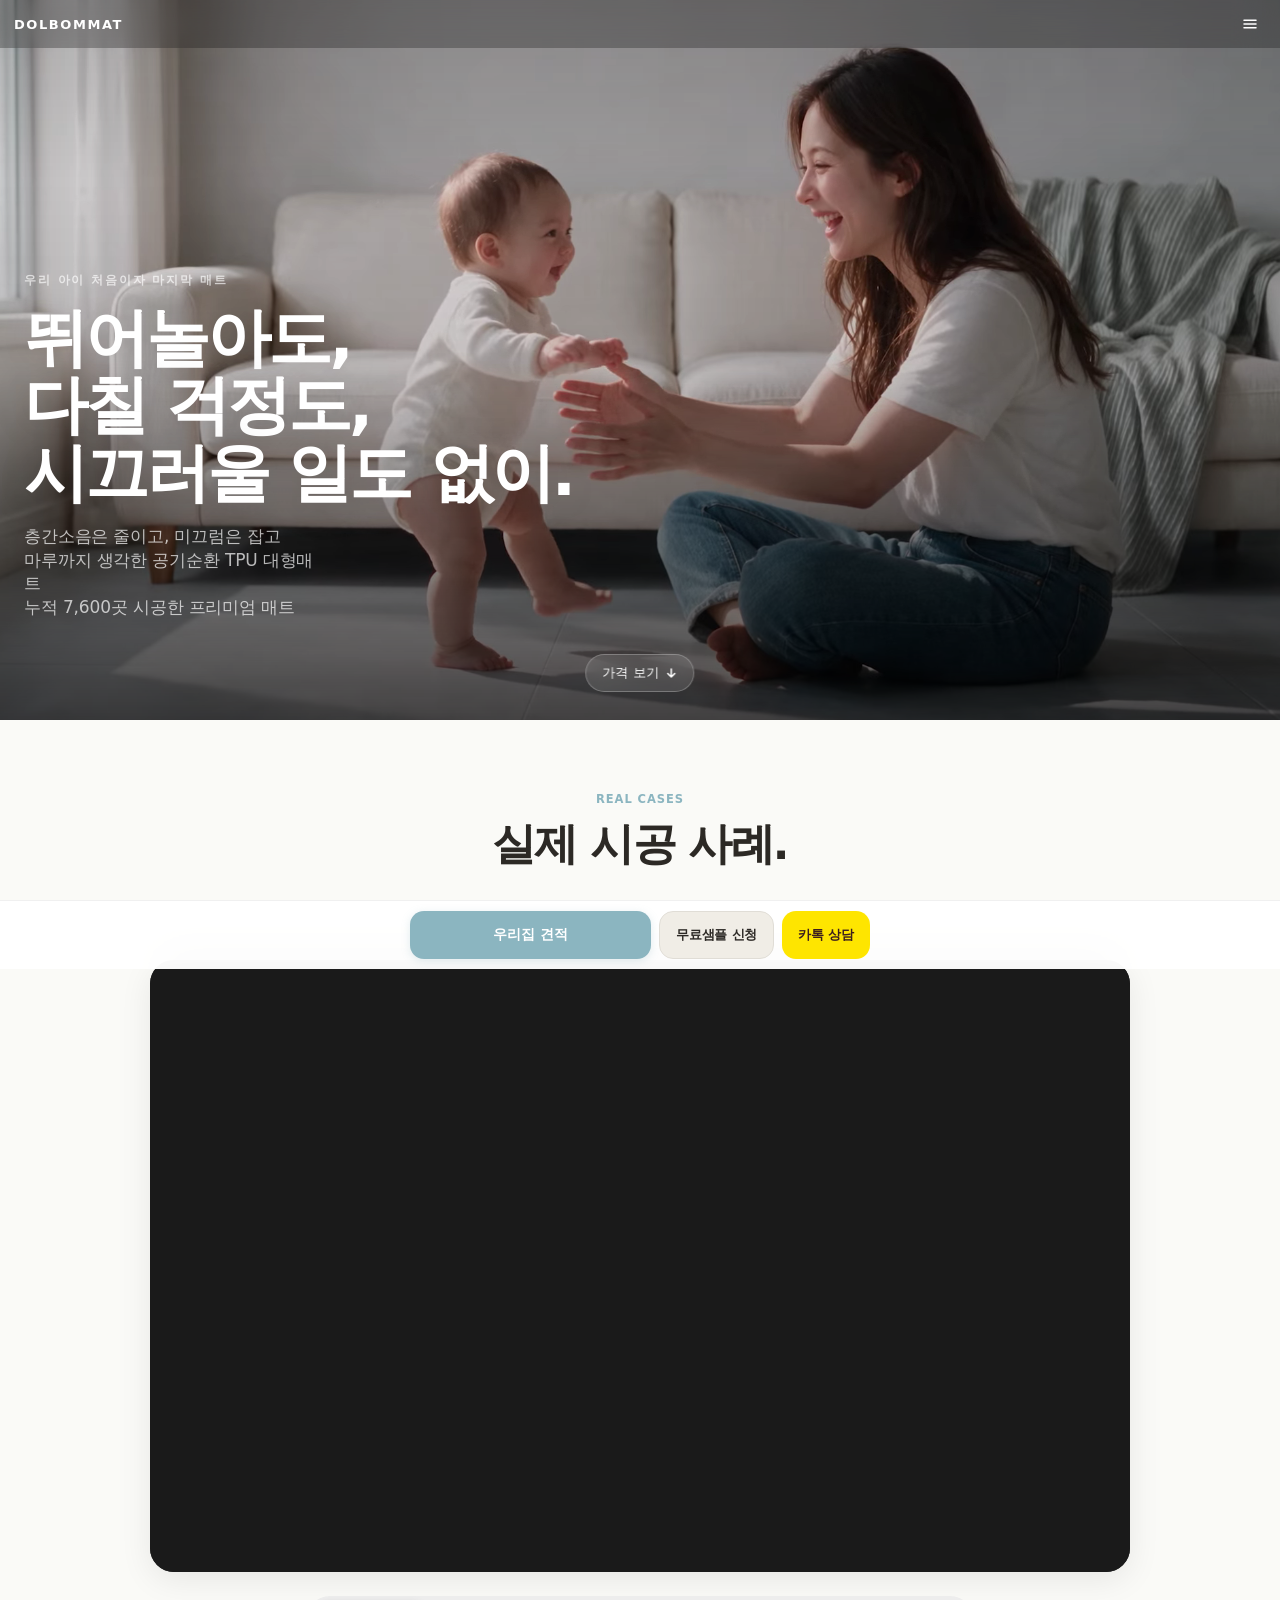
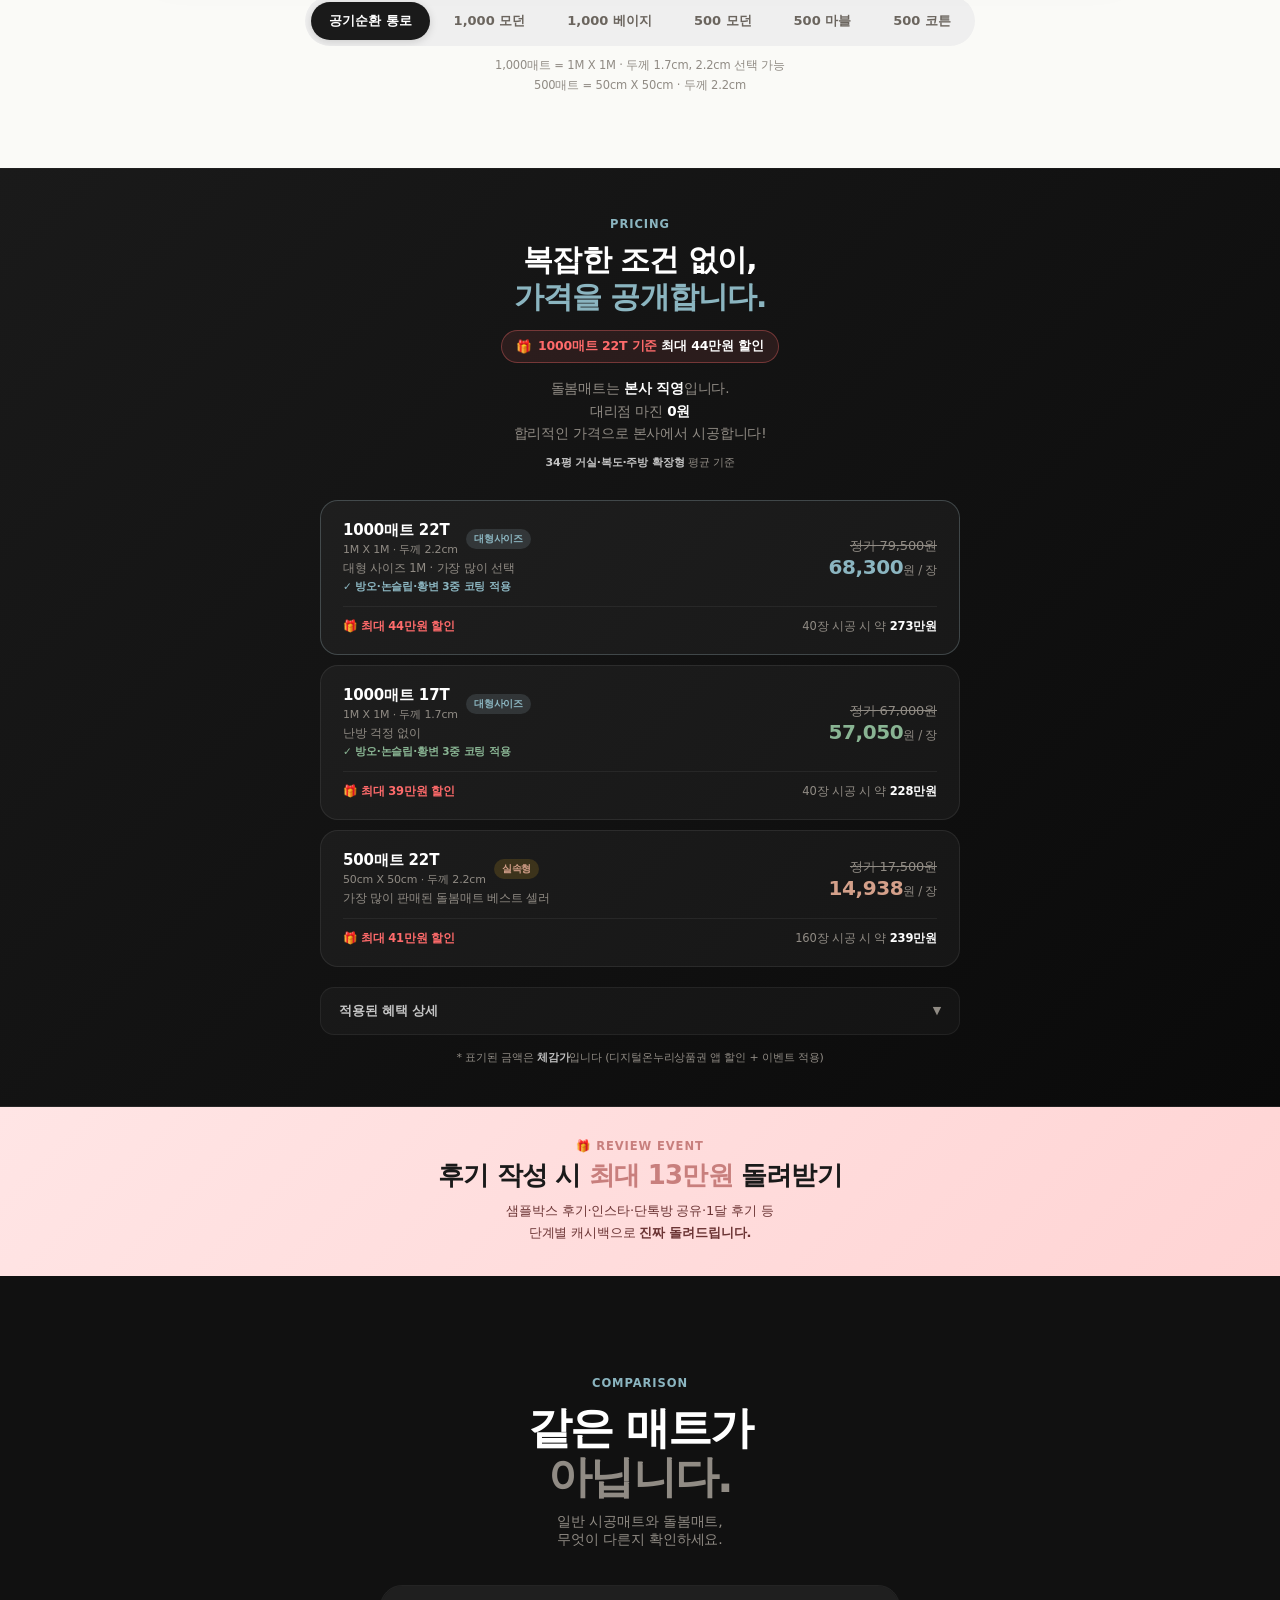
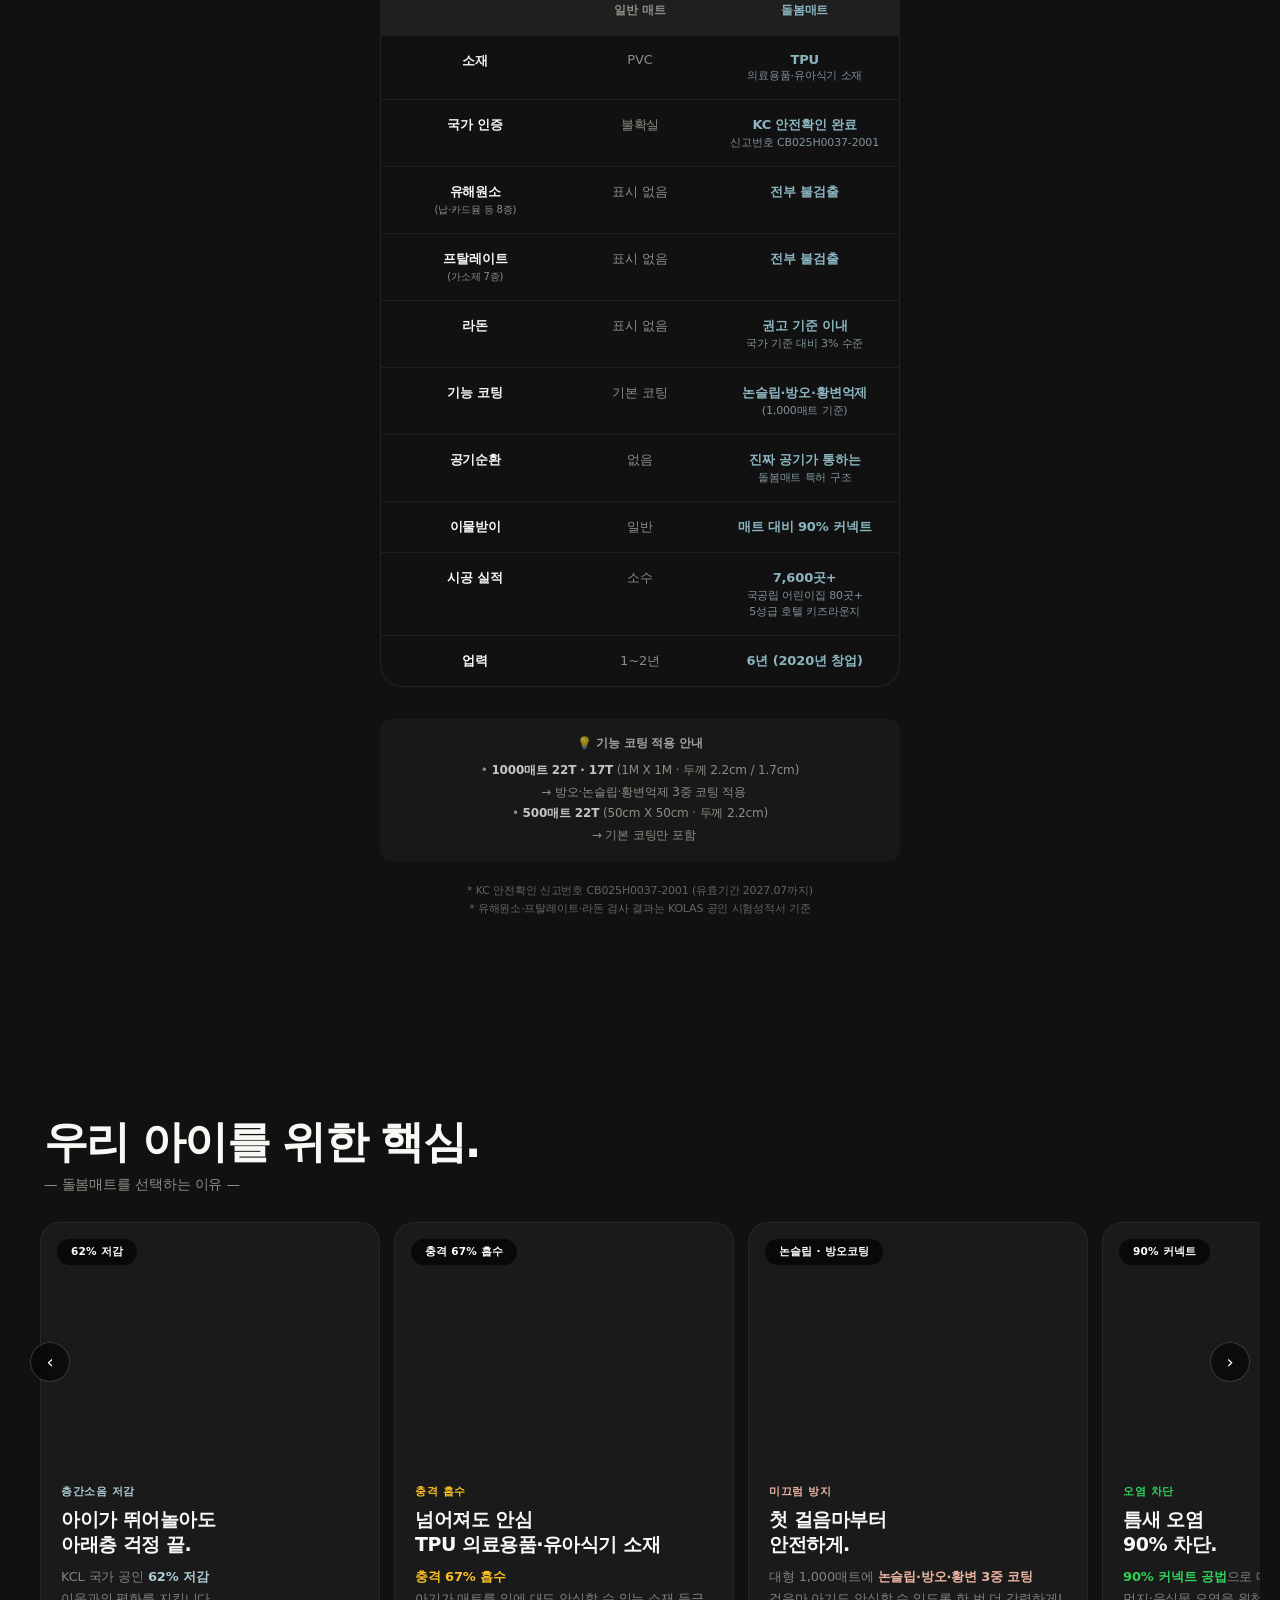
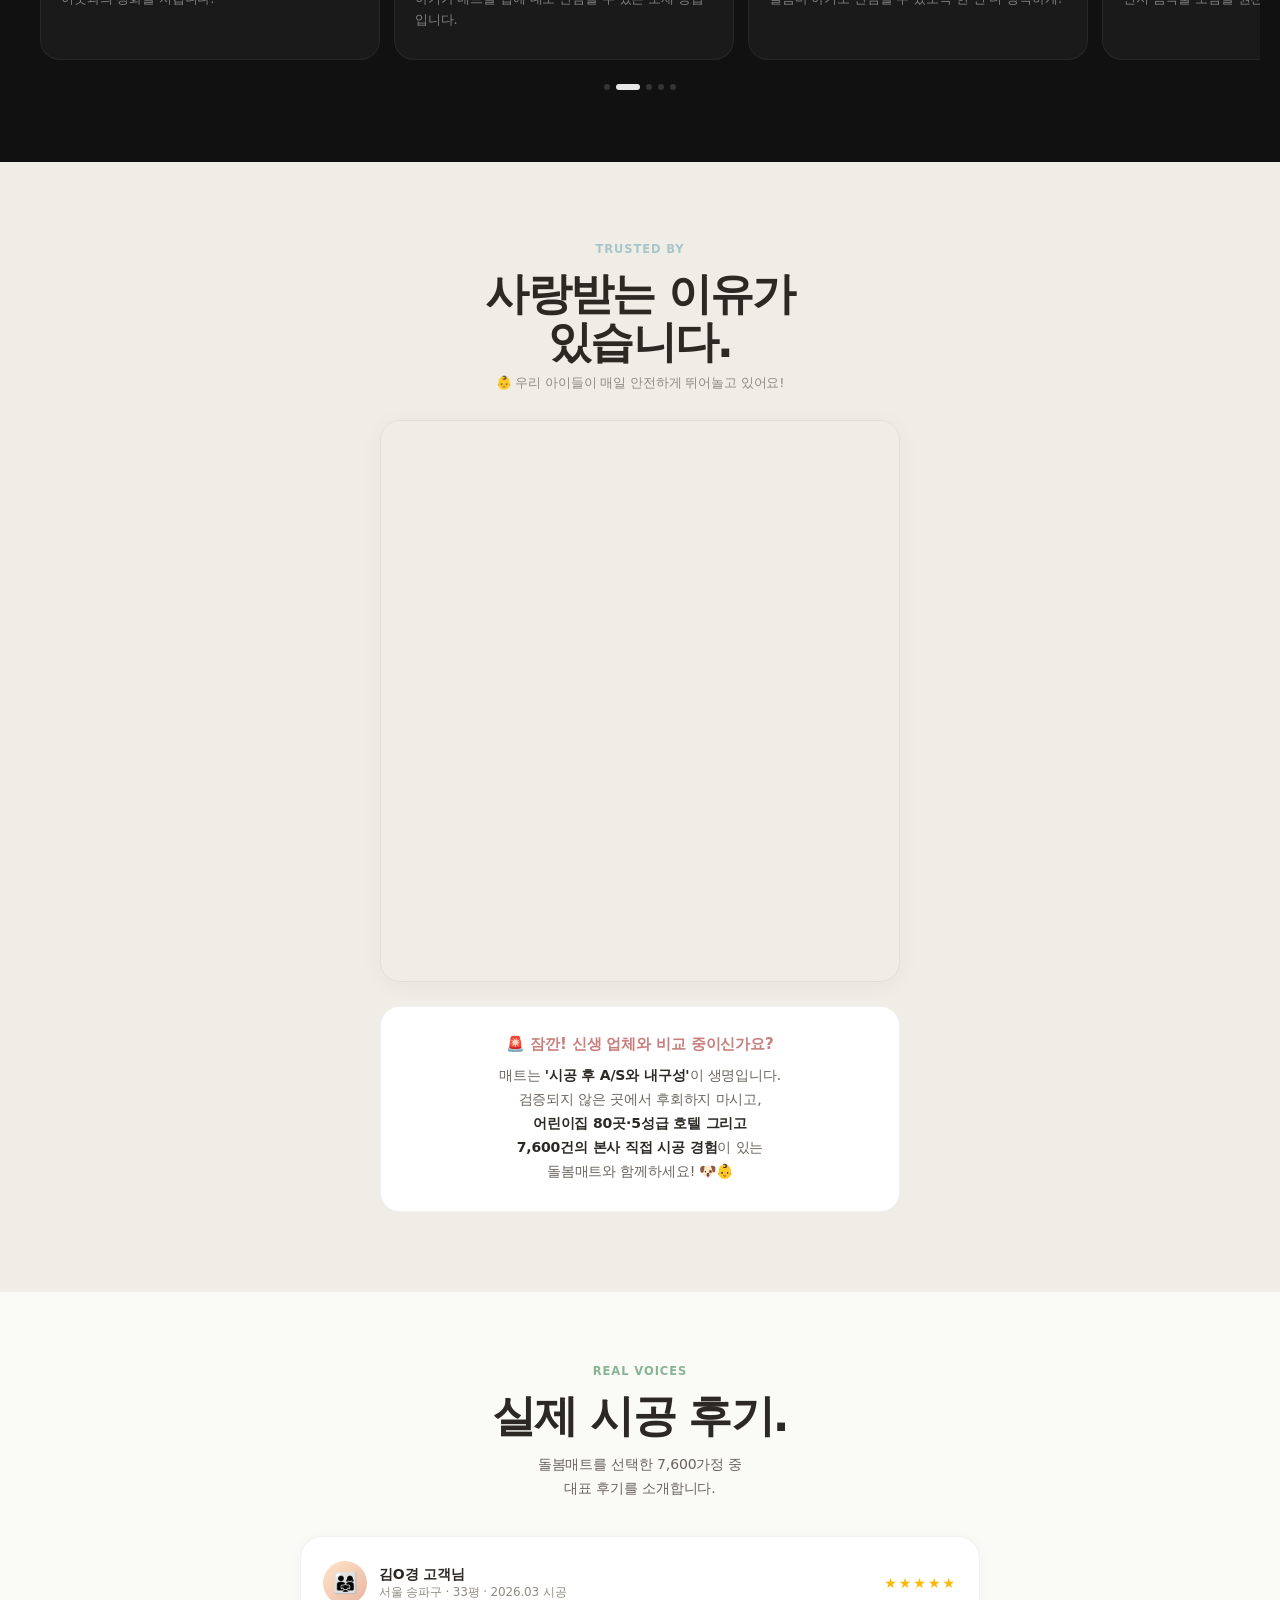
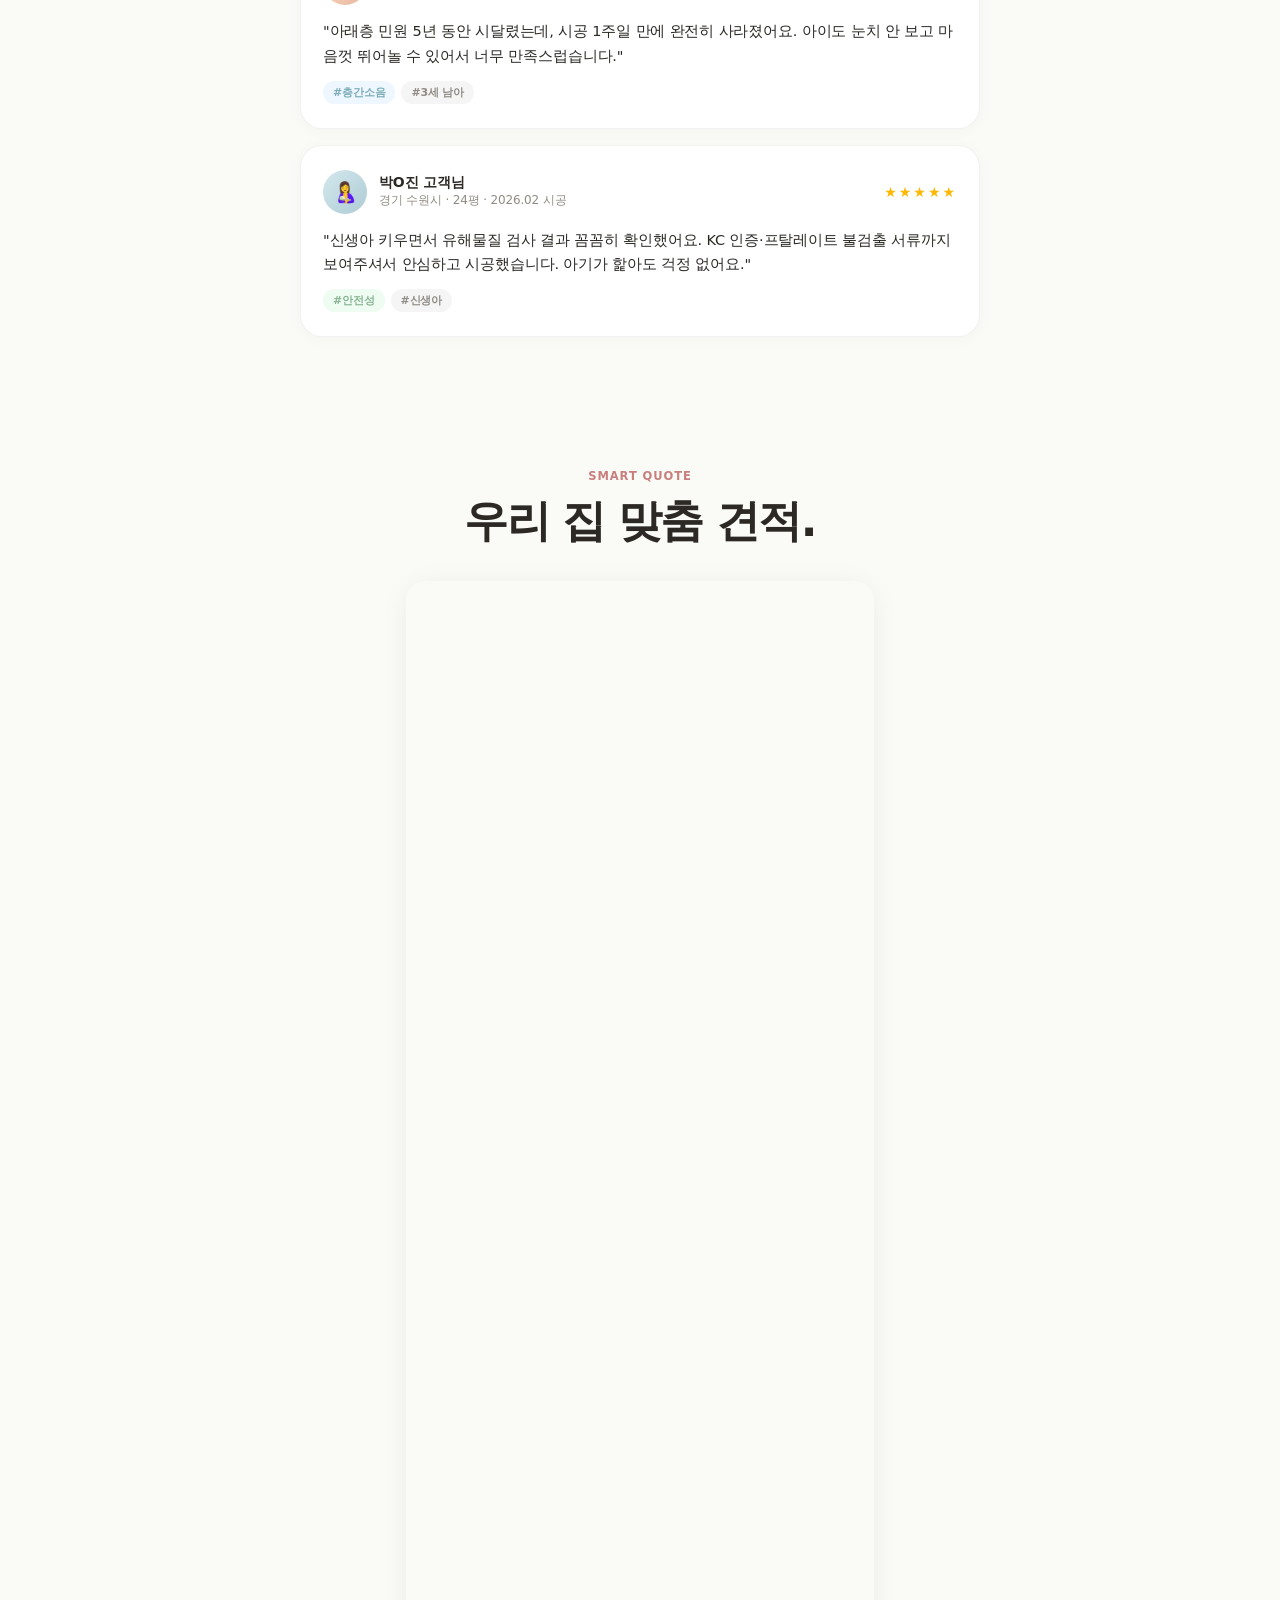
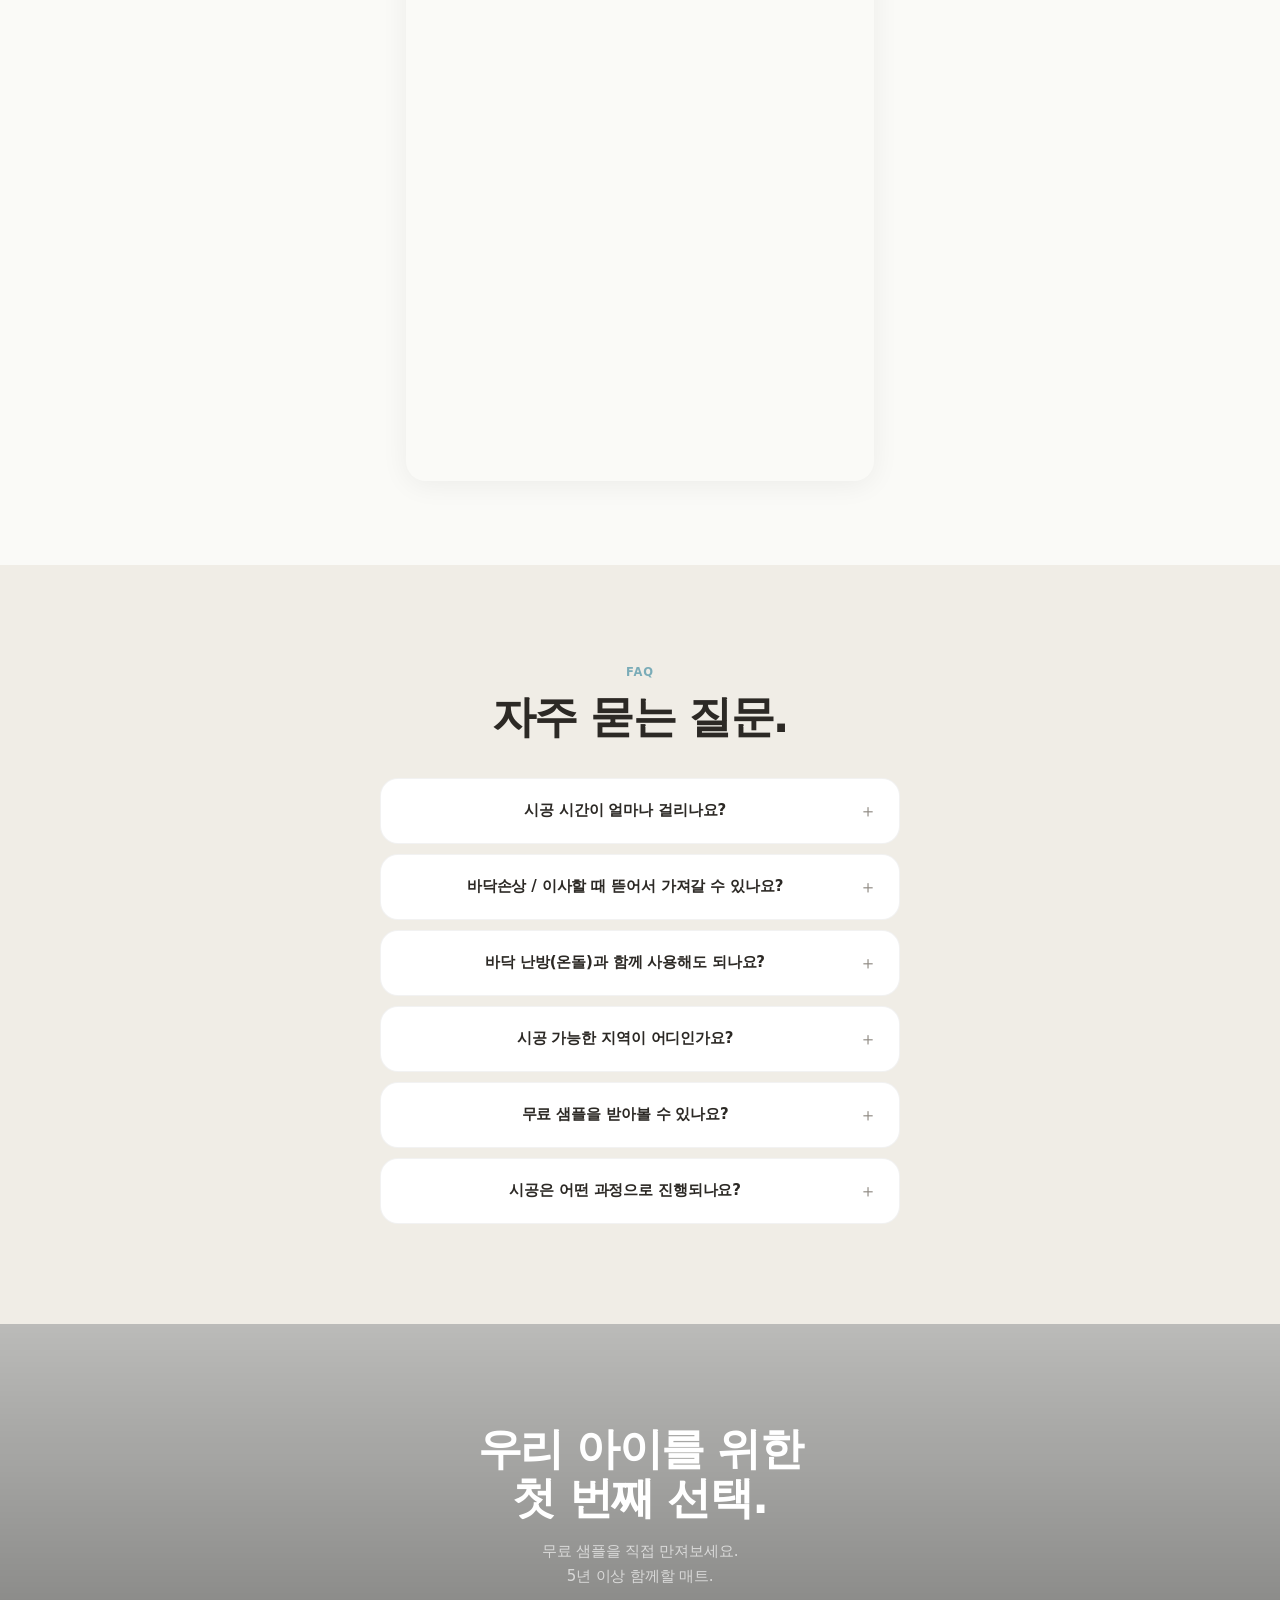
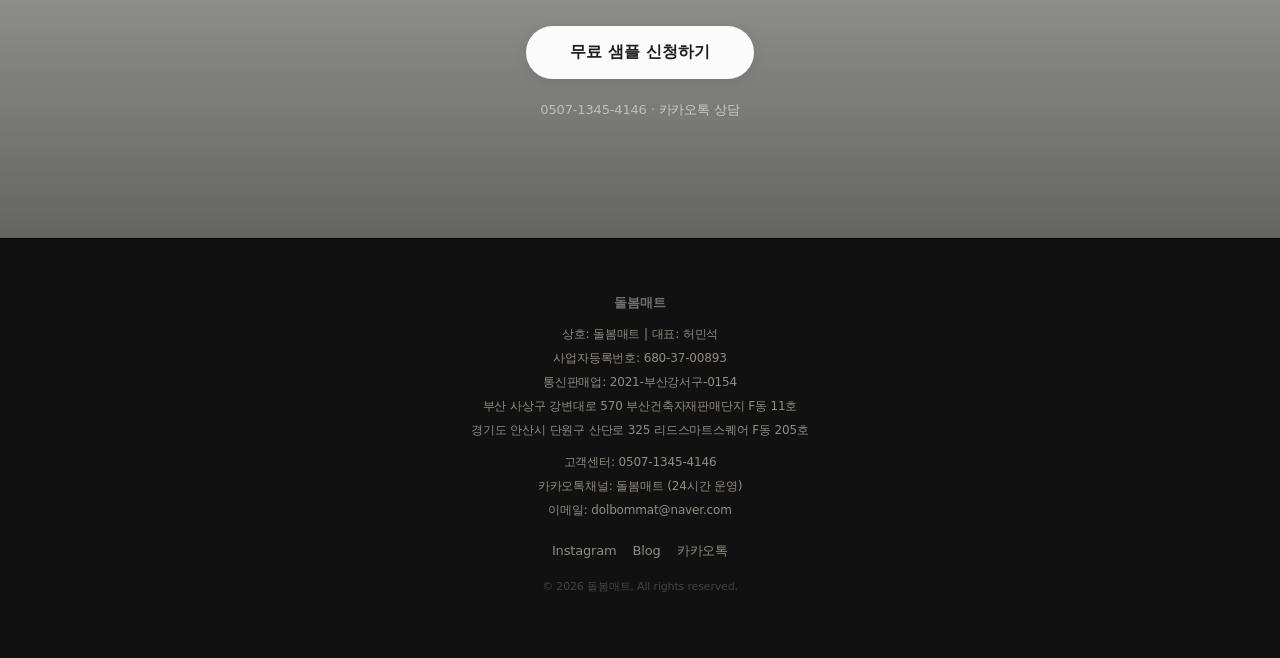
==== commit 33beccf6: "애견매트 일시 중단: 공식 입장문 팝업(11/23까지) + 애견 섹션 주석 처리" ====
--- a/index.html
+++ b/index.html
@@ -953,15 +953,15 @@
   <div class="content">
     <p class="sub hero-anim hero-d2">
       <span class="for-baby">우리 아이 처음이자 마지막 매트</span>
-      <span class="for-pet">반려견의 관절을 지키는 매트</span>
+      <!--PET-PAUSE <span class="for-pet">반려견의 관절을 지키는 매트</span> PET-PAUSE-->
     </p>
     <h1 class="hero-anim hero-d3">
       <span class="for-baby">뛰어놀아도,<br>다칠 걱정도,<br>시끄러울 일도 없이.</span>
-      <span class="for-pet">뛰어다녀도,<br>슬개골 걱정도,<br>미끄러질 일도 없이.</span>
+      <!--PET-PAUSE <span class="for-pet">뛰어다녀도,<br>슬개골 걱정도,<br>미끄러질 일도 없이.</span> PET-PAUSE-->
     </h1>
     <p class="desc hero-anim hero-d4">
       <span class="for-baby">층간소음은 줄이고, 미끄럼은 잡고<br>마루까지 생각한 공기순환 TPU 대형매트<br>누적 7,600곳 시공한 프리미엄 매트</span>
-      <span class="for-pet">강화 논슬립 코팅. 스크래치 방지<br>마루까지 생각한 공기순환 TPU 대형매트<br>누적 7,600곳 시공한 프리미엄 매트</span>
+      <!--PET-PAUSE <span class="for-pet">강화 논슬립 코팅. 스크래치 방지<br>마루까지 생각한 공기순환 TPU 대형매트<br>누적 7,600곳 시공한 프리미엄 매트</span> PET-PAUSE-->
     </p>
     <div class="btns hero-anim hero-d5">
     </div>
@@ -1380,7 +1380,8 @@
               <p style="font-size:15px;font-weight:700;color:#fff">1000매트 17T<span style="display:block;font-size:11px;font-weight:500;color:var(--muted);margin-top:2px;white-space:nowrap">1M X 1M · 두께 1.7cm</span></p>
               <span style="font-size:10px;font-weight:700;color:var(--accent);background:rgba(174,203,212,0.15);padding:3px 8px;border-radius:50px;white-space:nowrap">대형사이즈</span>
             </div>
-            <p style="font-size:11.5px;color:var(--muted)">난방 걱정 없이 · 애견 가정 추천</p>
+            <!--PET-PAUSE <p style="font-size:11.5px;color:var(--muted)">난방 걱정 없이 · 애견 가정 추천</p> PET-PAUSE-->
+            <p style="font-size:11.5px;color:var(--muted)">난방 걱정 없이</p><!--PET-TEMP-->
             <p style="font-size:10.5px;color:var(--green);font-weight:600;margin-top:4px">✓ 방오·논슬립·황변 3중 코팅 적용</p>
           </div>
           <div style="text-align:right">
@@ -1649,11 +1650,11 @@
   <div style="padding:0 24px" class="fade-up">
     <h2 class="section-title" style="margin-bottom:10px">
       <span class="for-baby">우리 아이를 위한 핵심.</span>
-      <span class="for-pet">반려견을 위한 핵심.</span>
+      <!--PET-PAUSE <span class="for-pet">반려견을 위한 핵심.</span> PET-PAUSE-->
     </h2>
     <p style="font-size:13.5px;color:var(--muted);letter-spacing:-0.01em;margin-bottom:28px;font-weight:500">
       <span class="for-baby">— 돌봄매트를 선택하는 이유 —</span>
-      <span class="for-pet">— 돌봄매트를 선택하는 이유 —</span>
+      <!--PET-PAUSE <span class="for-pet">— 돌봄매트를 선택하는 이유 —</span> PET-PAUSE-->
     </p>
   </div>
 
@@ -1677,21 +1678,31 @@
     <div class="carousel-card" data-card="air"><div style="position:relative"><video src="img/air-circulation.mp4" poster="img/air-circulation-poster.jpg" loop muted playsinline preload="none" aria-label="매트 공기순환 구조 영상" id="airCircVideo" style="width:100%;height:240px;object-fit:cover;display:block"></video><div class="badge">특허 등록</div></div><div class="card-body"><p class="tag" style="color:#60a5fa">공기순환 케어</p><p class="card-title">습기·곰팡이
 걱정 끝.</p><p class="card-desc"><strong style="color:#60a5fa">특허받은 에어홀 구조</strong>로<br>매트 속 습기와 곰팡이를 막아줍니다.</p></div></div>
     <!-- Card 6 · 반려동물 (Baby 모드에선 부차적 · Pet 모드에선 D 스크래치 방지) -->
+    <!--PET-PAUSE
     <div class="carousel-card" data-card="pet"><div style="position:relative"><img loading="lazy" src="img/dog-sofa.jpg" alt="강아지" id="carImg5" width="340" height="240"><div class="badge">스크래치 방지</div></div><div class="card-body"><p class="tag" style="color:#f472b6">반려동물도 안전</p><p class="card-title">관절도, 바닥도
 안전하게.</p><p class="card-desc">미끄럼 방지로 <strong style="color:#f472b6">슬개골 보호</strong><br>스크래치 방지로 <strong style="color:#f472b6">바닥 유지</strong>.</p></div></div>
+    PET-PAUSE-->
     <!-- ═══ 애견 전용 카드 4개 (Pet 모드에서만 표시) ═══ -->
     <!-- Pet Card B · 미끄럼 방지 -->
+    <!--PET-PAUSE
     <div class="carousel-card" data-card="pet-slip"><div style="position:relative"><img loading="lazy" src="img/dog-puppy.jpg" alt="어린 강아지" width="340" height="240"><div class="badge">강화 논슬립</div></div><div class="card-body"><p class="tag" style="color:#E8B4A0">미끄럼 방지</p><p class="card-title">미끄럼
 걱정 없이.</p><p class="card-desc"><strong style="color:#E8B4A0">강화 논슬립 코팅</strong>으로 슬개골·고관절을 보호합니다.<br>어린 강아지도 안정적으로.</p></div></div>
+    PET-PAUSE-->
     <!-- Pet Card C · 충격 흡수 -->
+    <!--PET-PAUSE
     <div class="carousel-card" data-card="pet-shock"><div style="position:relative"><img loading="lazy" src="img/dog-playing.jpg" alt="뛰어노는 강아지" width="340" height="240"><div class="badge">충격 67% 흡수</div></div><div class="card-body"><p class="tag" style="color:#fbbf24">충격 흡수</p><p class="card-title">뛰어다녀도
 관절 걱정 없이.</p><p class="card-desc">TPU 소재가 <strong style="color:#fbbf24">충격 67% 흡수</strong><br>뛰어내리거나 장난칠 때 관절 부담을 줄여줍니다.</p></div></div>
+    PET-PAUSE-->
     <!-- Pet Card G3 · 깔끔 시공 -->
+    <!--PET-PAUSE
     <div class="carousel-card" data-card="pet-clean-home"><div style="position:relative"><img loading="lazy" src="img/dog-stand.jpg" alt="서있는 강아지" width="340" height="240"><div class="badge">완벽 시공</div></div><div class="card-body"><p class="tag" style="color:#30d158">반려견과 함께</p><p class="card-title">반려견도 가족,
 공간도 깔끔하게.</p><p class="card-desc"><strong style="color:#30d158">빈틈없는 시공</strong>으로 반려견이 자유롭게 뛰어도<br>우리집은 늘 깔끔하게 유지됩니다.</p></div></div>
+    PET-PAUSE-->
     <!-- Pet Card A · 층간소음 -->
+    <!--PET-PAUSE
     <div class="carousel-card" data-card="pet-noise"><div style="position:relative"><img loading="lazy" src="img/dog-lying.jpg" alt="엎드려있는 강아지" width="340" height="240"><div class="badge">62% 저감</div></div><div class="card-body"><p class="tag" style="color:#AECBD4">층간소음 저감</p><p class="card-title">뛰는 소리도
 걱정 없이.</p><p class="card-desc">KCL 국가 공인 <strong style="color:#AECBD4">62% 저감</strong><br>짖는 소리·발소리도 이웃에 덜 전달됩니다.</p></div></div>
+    PET-PAUSE-->
   </div>
   </div>
   <div class="dots" id="dots1"></div>
@@ -1704,7 +1715,8 @@
   <div class="section-center">
     <p class="section-label" style="color:var(--accent)">Trusted By</p>
     <h2 class="section-title text-center" style="margin-bottom:8px">사랑받는 이유가<br>있습니다.</h2>
-    <p class="text-center" style="font-size:13px;color:var(--muted);margin-bottom:28px">👶 우리 아이, 🐶 댕댕이 친구들이 매일 안전하게 뛰어놀고 있어요!</p>
+    <!--PET-PAUSE <p class="text-center" style="font-size:13px;color:var(--muted);margin-bottom:28px">👶 우리 아이, 🐶 댕댕이 친구들이 매일 안전하게 뛰어놀고 있어요!</p> PET-PAUSE-->
+    <p class="text-center" style="font-size:13px;color:var(--muted);margin-bottom:28px">👶 우리 아이들이 매일 안전하게 뛰어놀고 있어요!</p><!--PET-TEMP-->
 
     <!-- 시공 지도 -->
     <div style="border-radius:20px;overflow:hidden;border:1px solid rgba(0,0,0,0.06);box-shadow:0 4px 24px rgba(0,0,0,0.04);margin-bottom:24px">
@@ -1729,7 +1741,8 @@
     <h2 class="section-title text-center fade-up mb-12">실제 시공 후기.</h2>
     <p class="fade-up text-center" style="font-size:14px;color:var(--soft);line-height:1.7;margin-bottom:36px">
       돌봄매트를 선택한 7,600가정 중<br>
-      대표 후기 3개를 소개합니다.
+      <!--PET-PAUSE 대표 후기 3개를 소개합니다. PET-PAUSE-->
+      대표 후기를 소개합니다.<!--PET-TEMP-->
     </p>
 
     <!-- 후기 카드 3개 -->
@@ -1775,6 +1788,7 @@
       </div>
 
       <!-- 후기 3 · 반려동물 -->
+      <!--PET-PAUSE
       <div class="fade-up delay-2" style="background:#fff;border-radius:22px;padding:24px 22px;border:1px solid rgba(0,0,0,0.05);box-shadow:0 2px 16px rgba(0,0,0,0.03)">
         <div style="display:flex;align-items:center;gap:12px;margin-bottom:14px">
           <div style="width:44px;height:44px;border-radius:50%;background:linear-gradient(135deg,#FFD4E5,#FFABCB);display:flex;align-items:center;justify-content:center;font-size:20px;flex-shrink:0">🐕</div>
@@ -1793,6 +1807,7 @@
           <span style="font-size:11px;color:var(--muted);background:rgba(0,0,0,0.04);padding:4px 10px;border-radius:50px;font-weight:600">#슬개골 보호</span>
         </div>
       </div>
+      PET-PAUSE-->
     </div>
 
   </div>
@@ -2232,11 +2247,11 @@
     <div class="fade-up">
       <h2 style="font-size:clamp(28px,7vw,44px);font-weight:800;line-height:1.12;letter-spacing:-0.035em;margin-bottom:16px;color:#fff">
         <span class="for-baby">우리 아이를 위한<br>첫 번째 선택.</span>
-        <span class="for-pet">우리 강아지를 위한<br>첫 번째 선택.</span>
+        <!--PET-PAUSE <span class="for-pet">우리 강아지를 위한<br>첫 번째 선택.</span> PET-PAUSE-->
       </h2>
       <p style="font-size:15px;color:rgba(255,255,255,0.65);line-height:1.7;max-width:300px;margin:0 auto 36px">
         <span class="for-baby">무료 샘플을 직접 만져보세요.<br>5년 이상 함께할 매트.</span>
-        <span class="for-pet">무료 샘플을 직접 만져보세요.<br>발톱도, 관절도 안전하게.</span>
+        <!--PET-PAUSE <span class="for-pet">무료 샘플을 직접 만져보세요.<br>발톱도, 관절도 안전하게.</span> PET-PAUSE-->
       </p>
       <a href="https://my.dolbommat.com/sample.html" style="text-decoration:none"><button class="btn-white" style="padding:16px 44px;font-size:16px;font-weight:700">무료 샘플 신청하기</button></a>
       <p style="margin-top:22px;font-size:13px;color:rgba(255,255,255,0.5)">0507-1345-4146 · <a href="http://pf.kakao.com/_UMyBK/chat" target="_blank" style="color:rgba(255,255,255,0.6)">카카오톡 상담</a></p>
@@ -2277,6 +2292,127 @@
     <button class="close" onclick="closeVideo()">✕</button>
   </div>
 </div>
+
+<!-- ═══════════════════════════════════════
+     애견매트 일시 중단 안내 팝업 (2026-11-16)
+     · 뜨는 경우: ① 상단 '애견매트' 버튼, 메뉴의 '애견매트' 클릭
+                  ② ?mode=pet 같은 애견 링크로 들어옴 (세션당 1회)
+                  ③ dog-mat.html 접속 시 메인으로 이동한 뒤 표시
+     · 문구 수정: 바로 아래 #petNotice 안의 글자만 바꾸면 됨 (2026-11-16 공식 입장문으로 교체)
+     · 스위치: 아래 script 의 PET_PAUSED / PET_NOTICE_ON_LOAD
+     · 재오픈 절차: 프로젝트 문서 '애견매트_일시중단_재오픈.md'
+═══════════════════════════════════════ -->
+<style>
+.pet-notice{position:fixed;inset:0;z-index:10000;display:none;align-items:center;justify-content:center;padding:24px;background:rgba(0,0,0,0.55);-webkit-backdrop-filter:blur(6px);backdrop-filter:blur(6px)}
+.pet-notice.open{display:flex;animation:petNoticeFade 0.25s ease}
+.pet-notice-card{width:100%;max-width:340px;background:#fff;border-radius:24px;padding:32px 24px 22px;text-align:center;box-shadow:0 24px 60px rgba(0,0,0,0.28);animation:petNoticePop 0.32s cubic-bezier(0.22,1,0.36,1)}
+.pet-notice-icon{width:56px;height:56px;margin:0 auto 16px;border-radius:50%;background:linear-gradient(135deg,#FFE5C9,#E8B4A0);display:flex;align-items:center;justify-content:center;font-size:26px;line-height:1}
+.pet-notice-eyebrow{font-size:12.5px;font-weight:700;color:#4A7885;letter-spacing:0.02em;margin-bottom:8px}
+.pet-notice-title{font-size:clamp(18px,5.2vw,20px);font-weight:800;color:#1d1d1f;line-height:1.4;letter-spacing:-0.03em;margin-bottom:12px;word-break:keep-all}
+.pet-notice-sub{font-size:14px;color:#6B655E;line-height:1.65;margin-bottom:24px;word-break:keep-all}
+.pet-notice-btn{display:block;width:100%;padding:15px 20px;border:none;border-radius:980px;background:#1d1d1f;color:#fff;font-size:15px;font-weight:700;font-family:inherit;letter-spacing:-0.01em;cursor:pointer;transition:transform 0.15s ease,opacity 0.15s ease}
+.pet-notice-btn:hover{opacity:0.88}
+.pet-notice-btn:active{transform:scale(0.98)}
+.pet-notice-btn:focus-visible{outline:3px solid rgba(139,181,192,0.7);outline-offset:3px}
+.pet-notice-letter{max-width:360px;padding:28px 24px 22px;max-height:calc(100vh - 48px);overflow-y:auto}
+.pet-notice-letter .pet-notice-title{margin-bottom:18px;padding-bottom:14px;border-bottom:1px solid rgba(0,0,0,0.08)}
+.pet-notice-body{text-align:left;font-size:14.5px;line-height:1.75;color:#2C2925;letter-spacing:-0.01em;word-break:keep-all;margin-bottom:22px}
+.pet-notice-body p{margin-bottom:12px}
+.pet-notice-body .pet-notice-sign{text-align:right;font-weight:700;margin:18px 0 0}
+body.pet-notice-open{overflow:hidden}
+body.pet-notice-ended .persona-toggle,body.pet-notice-ended .menu-list a[href^="dog-mat.html"]{display:none!important}
+@keyframes petNoticeFade{from{opacity:0}to{opacity:1}}
+@keyframes petNoticePop{from{opacity:0;transform:translateY(10px) scale(0.96)}to{opacity:1;transform:none}}
+@media (prefers-reduced-motion:reduce){.pet-notice.open,.pet-notice-card{animation:none}}
+</style>
+<div class="pet-notice" id="petNotice" role="dialog" aria-modal="true" aria-labelledby="petNoticeTitle" aria-describedby="petNoticeSub" aria-hidden="true">
+  <div class="pet-notice-card pet-notice-letter">
+    <p class="pet-notice-title" id="petNoticeTitle">돌봄매트 공식 입장문</p>
+    <div class="pet-notice-body" id="petNoticeSub">
+      <p>안녕하세요.<br>돌봄매트입니다.</p>
+      <p>스레드에서 당사 애견매트가 미끄럽다는 글과 댓글이 이어지고 있는 상황에 대해 돌봄매트의 입장을 말씀드립니다.</p>
+      <p>먼저 돌봄매트를 믿고 시공하셨음에도 반려견이 미끄러워해 불편과 걱정을 겪으신 고객님께 진심으로 사과드립니다.</p>
+      <p>돌봄매트는 이번 문제 제기를 무겁게 받아들이고 있습니다.<br>이에 따라 다음과 같이 조치하겠습니다.</p>
+      <p>1. 애견매트는 판매 안내를 중단하고, 논슬립을 더 보완한 제품으로 다시 선보이겠습니다.</p>
+      <p>2. 이번 사안을 회피하지 않고, 충분한 보상과 필요한 후속 조치를 끝까지 책임지겠습니다. 제품 성능을 다시 점검하고 고객 응대 절차도 개선하겠습니다.</p>
+      <p>이번 일을 더 나은 제품을 만드는 계기로 삼겠습니다.</p>
+      <p>감사합니다.</p>
+      <p class="pet-notice-sign">돌봄매트 드림</p>
+    </div>
+    <button type="button" class="pet-notice-btn" id="petNoticeOk">확인</button>
+  </div>
+</div>
+<script>
+// ── 애견매트 일시 중단 스위치 ──
+var PET_PAUSED = true;            // ★ 애견매트를 다시 열 때 false 로 변경
+var PET_NOTICE_ON_LOAD = false;   // true 로 바꾸면 메인에 들어오는 모든 방문자에게 팝업 (세션당 1회)
+var PET_NOTICE_UNTIL = '2026-11-23T23:59:59+09:00';   // 이 시각까지만 팝업 표시. 지나면 팝업과 '애견매트' 버튼·메뉴가 자동으로 사라짐 (기간 연장은 날짜만 수정)
+function petNoticeActive() { return PET_PAUSED && Date.now() <= Date.parse(PET_NOTICE_UNTIL); }
+if (PET_PAUSED && !petNoticeActive()) document.body.classList.add('pet-notice-ended');
+
+var petNoticeLastFocus = null;
+function showPetNotice(auto) {
+  var el = document.getElementById('petNotice');
+  if (!petNoticeActive()) return;
+  if (!el || el.classList.contains('open')) return;
+  if (auto) {
+    // 자동 표시는 세션당 1회만 (새로고침·페이지 이동마다 다시 뜨지 않게)
+    try {
+      if (sessionStorage.getItem('dolbom-pet-notice') === '1') return;
+      sessionStorage.setItem('dolbom-pet-notice', '1');
+    } catch (e) {}
+  }
+  petNoticeLastFocus = document.activeElement;
+  el.classList.add('open');
+  el.setAttribute('aria-hidden', 'false');
+  document.body.classList.add('pet-notice-open');
+  var ok = document.getElementById('petNoticeOk');
+  if (ok) { try { ok.focus({ preventScroll: true }); } catch (e) {} }
+  // 애견매트를 찾는 방문자 수 집계용 이벤트 (이벤트명: pet_notice_view)
+  var send = function () {
+    try {
+      if (typeof window.dolbomTrack === 'function') {
+        window.dolbomTrack('pet_notice_view', { trigger: auto ? 'auto' : 'click' });
+      }
+    } catch (e) {}
+  };
+  if (typeof window.dolbomTrack === 'function') send();
+  else window.addEventListener('load', send, { once: true });
+}
+function closePetNotice() {
+  var el = document.getElementById('petNotice');
+  if (!el || !el.classList.contains('open')) return;
+  el.classList.remove('open');
+  el.setAttribute('aria-hidden', 'true');
+  document.body.classList.remove('pet-notice-open');
+  if (petNoticeLastFocus && typeof petNoticeLastFocus.focus === 'function') {
+    try { petNoticeLastFocus.focus({ preventScroll: true }); } catch (e) {}
+  }
+  petNoticeLastFocus = null;
+}
+(function () {
+  var el = document.getElementById('petNotice');
+  var ok = document.getElementById('petNoticeOk');
+  if (!el || !ok) return;
+  ok.addEventListener('click', closePetNotice);
+  // 바깥(어두운 영역) 눌러도 닫힘
+  el.addEventListener('click', function (e) { if (e.target === el) closePetNotice(); });
+  document.addEventListener('keydown', function (e) {
+    if (!el.classList.contains('open')) return;
+    if (e.key === 'Escape' || e.keyCode === 27) closePetNotice();
+    else if (e.key === 'Tab') { e.preventDefault(); ok.focus(); }
+  });
+  // 메뉴의 '애견매트'(dog-mat.html) 링크: 페이지 이동 없이 바로 안내 팝업
+  document.addEventListener('click', function (e) {
+    if (!PET_PAUSED) return;
+    var a = e.target && e.target.closest ? e.target.closest('a[href^="dog-mat.html"]') : null;
+    if (!a) return;
+    e.preventDefault();
+    if (typeof closeMenu === 'function') closeMenu();
+    showPetNotice();
+  });
+})();
+</script>
 
 <!-- ═══════════════════════════════════════
      JAVASCRIPT
@@ -2616,6 +2752,12 @@
 }
 
 function switchMode(mode) {
+  // 애견매트 일시 중단 중: 애견 모드로 바꾸는 대신 안내 팝업만 띄우고 유아 모드 유지 (재오픈: PET_PAUSED = false)
+  if (typeof PET_PAUSED !== 'undefined' && PET_PAUSED && mode === 'pet') {
+    showPetNotice();
+    if (document.body.classList.contains('mode-baby')) return;
+    mode = 'baby';
+  }
   // Body class
   document.body.classList.remove('mode-baby', 'mode-pet');
   document.body.classList.add('mode-' + mode);
@@ -2698,6 +2840,11 @@
       if (saved === 'pet' || saved === 'baby') mode = saved;
     }
   } catch(e) {}
+  // 애견매트 일시 중단 중: 애견 링크(?mode=pet 등)나 저장된 애견 모드로 들어오면 유아 화면 + 안내 팝업 (세션당 1회)
+  if (typeof PET_PAUSED !== 'undefined' && PET_PAUSED && (mode === 'pet' || PET_NOTICE_ON_LOAD)) {
+    mode = 'baby';
+    setTimeout(function () { showPetNotice(true); }, 600);
+  }
   switchMode(mode);
 })();
 
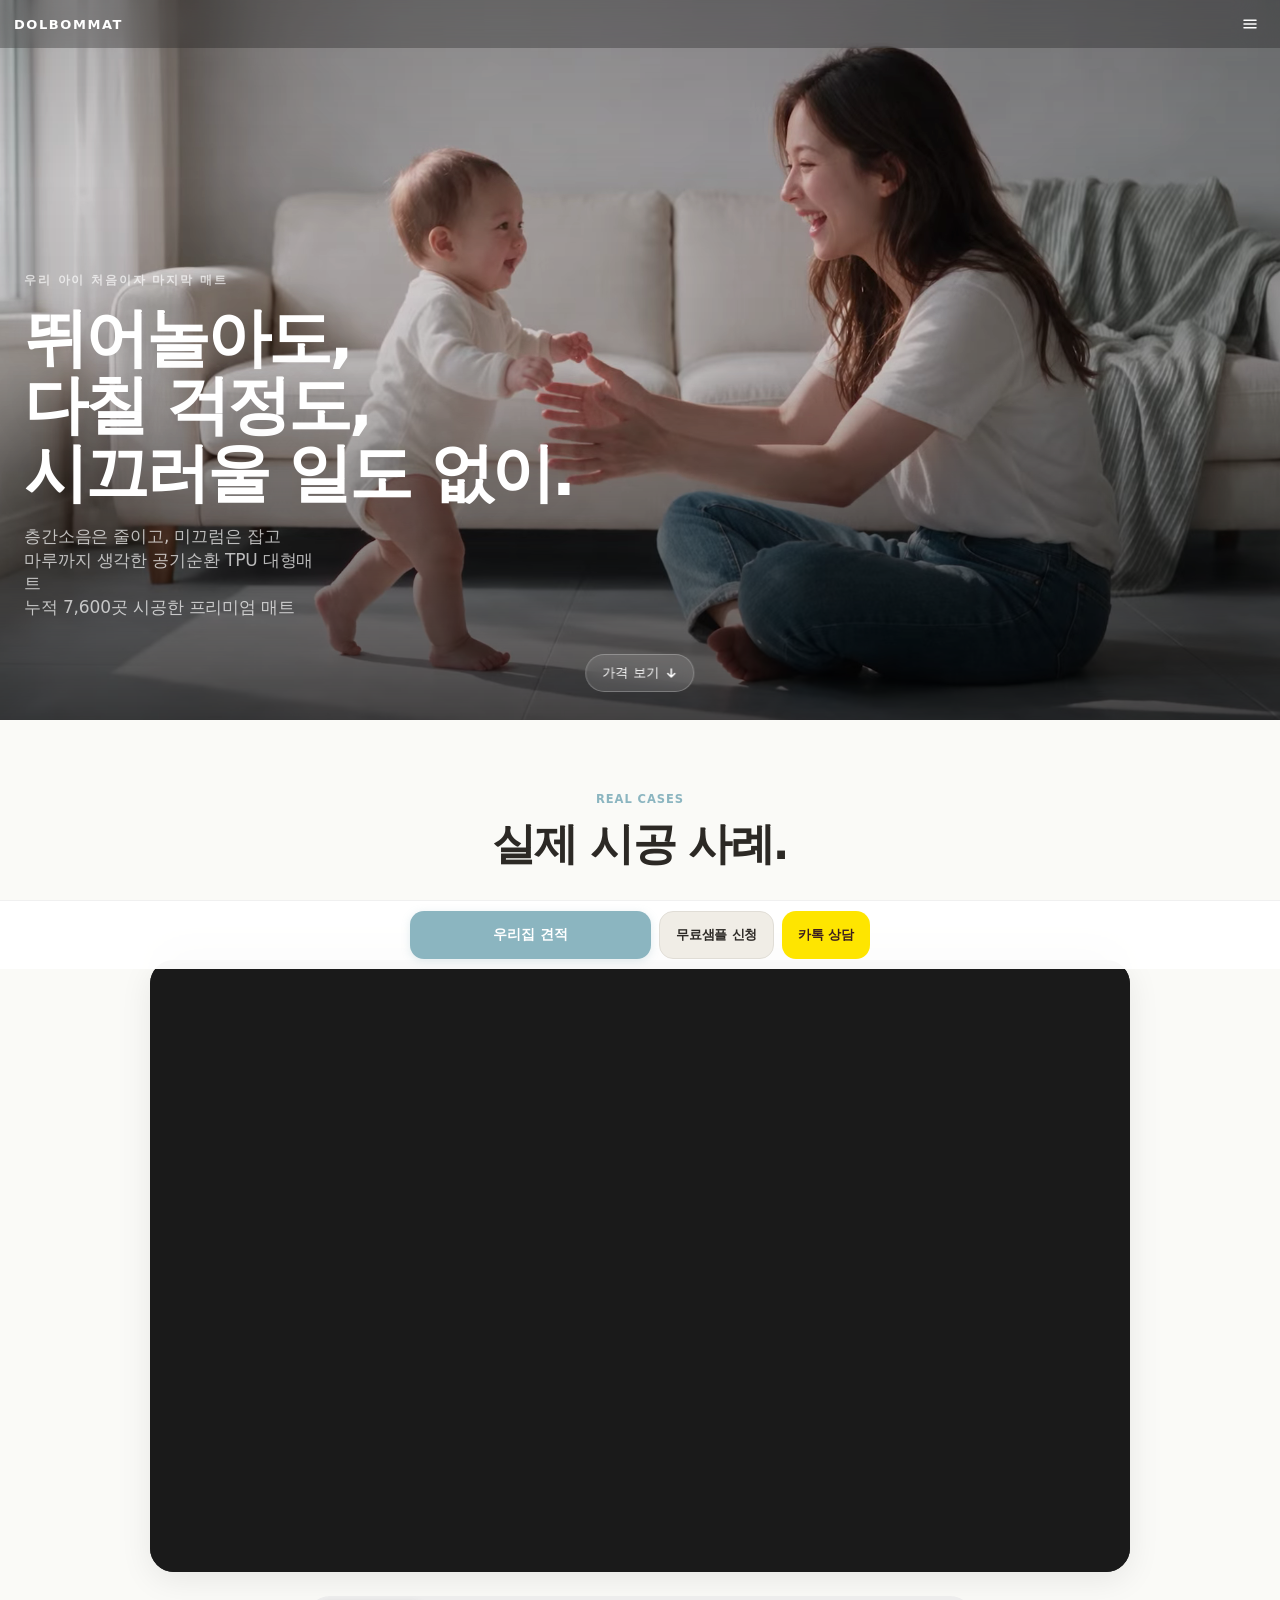
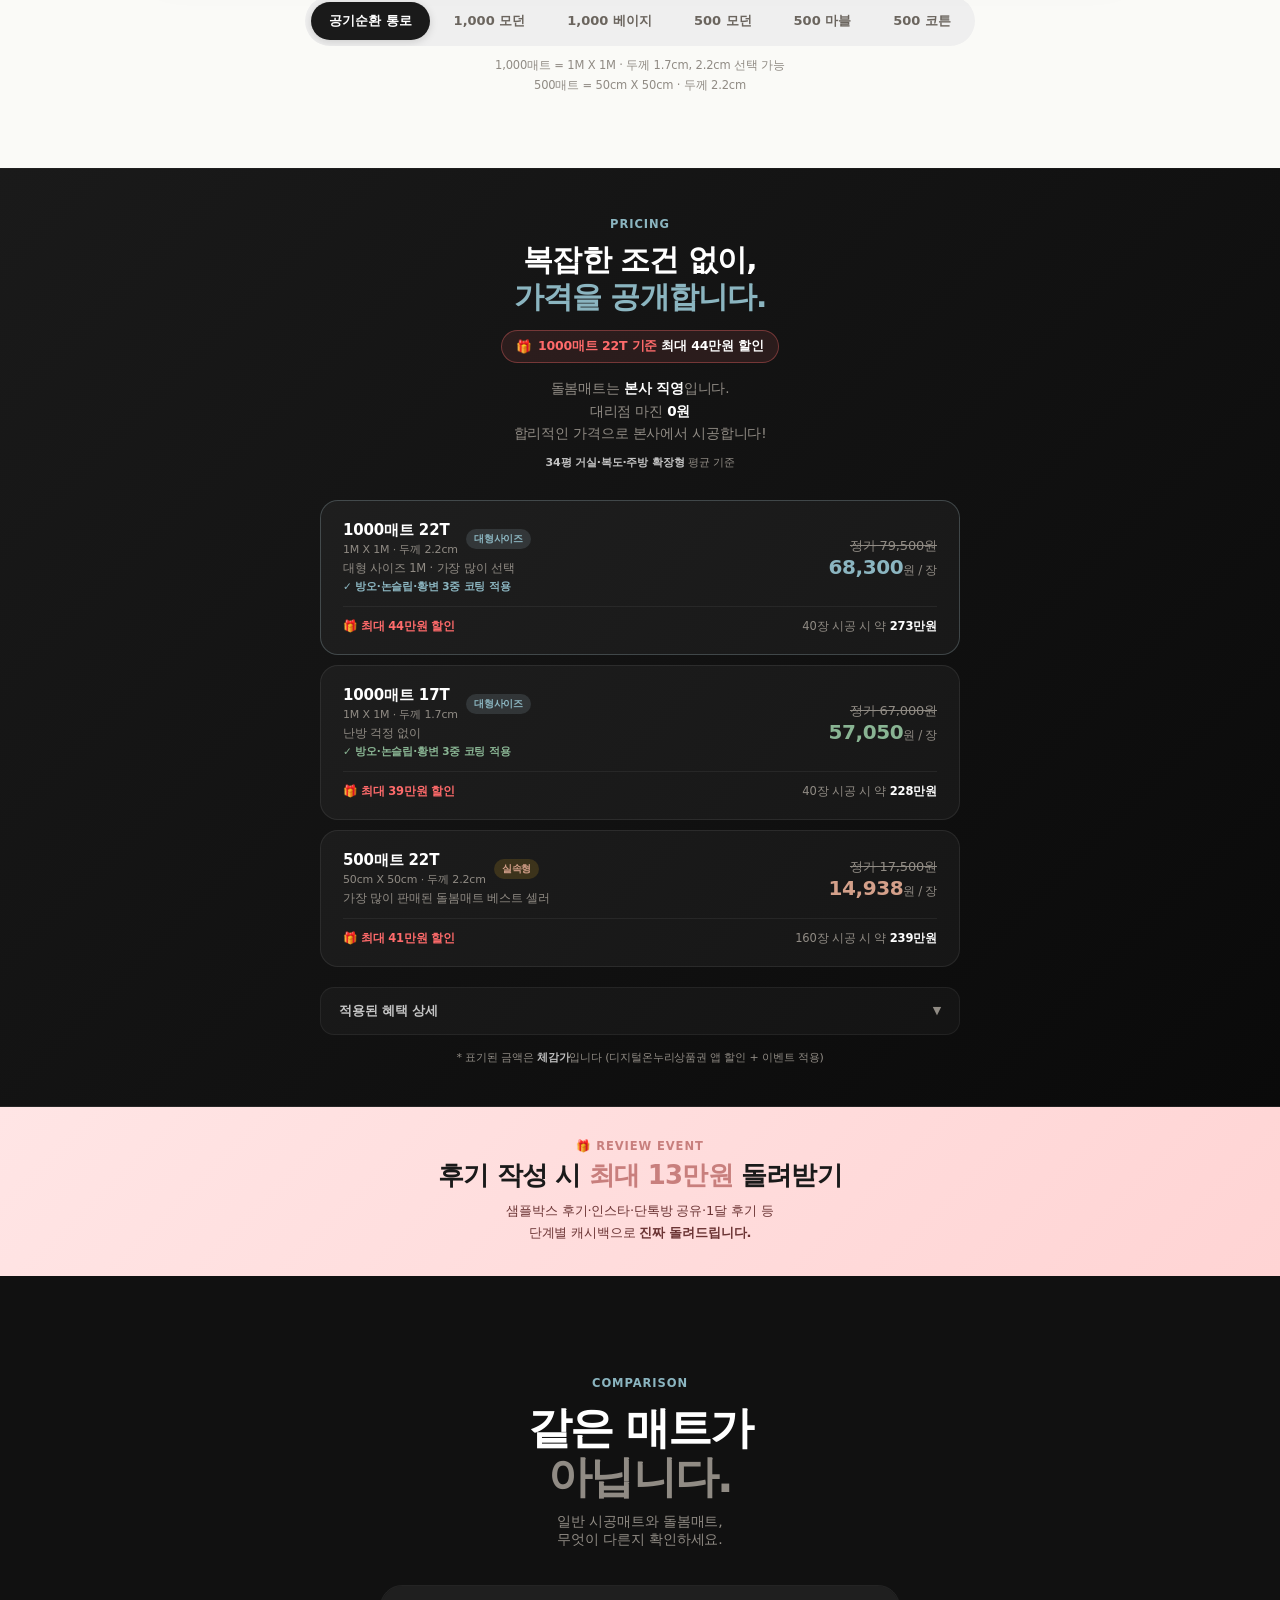
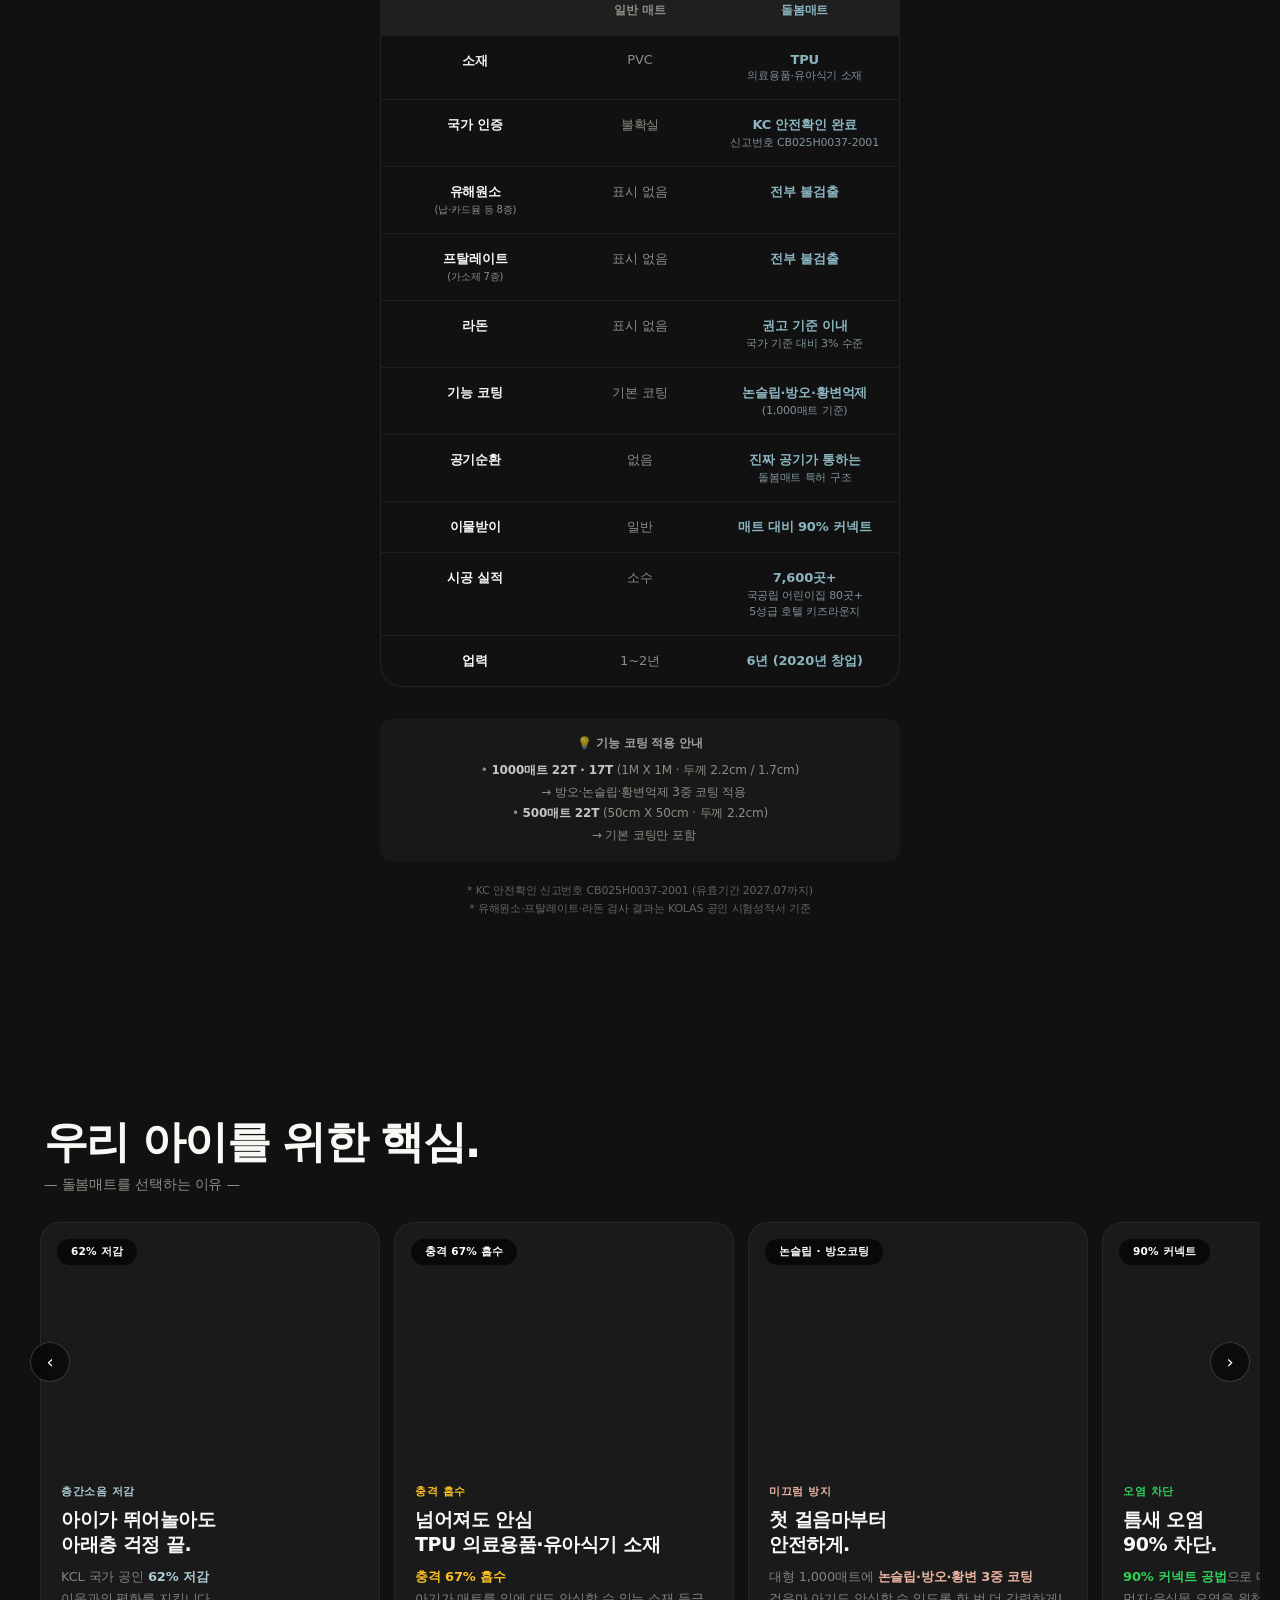
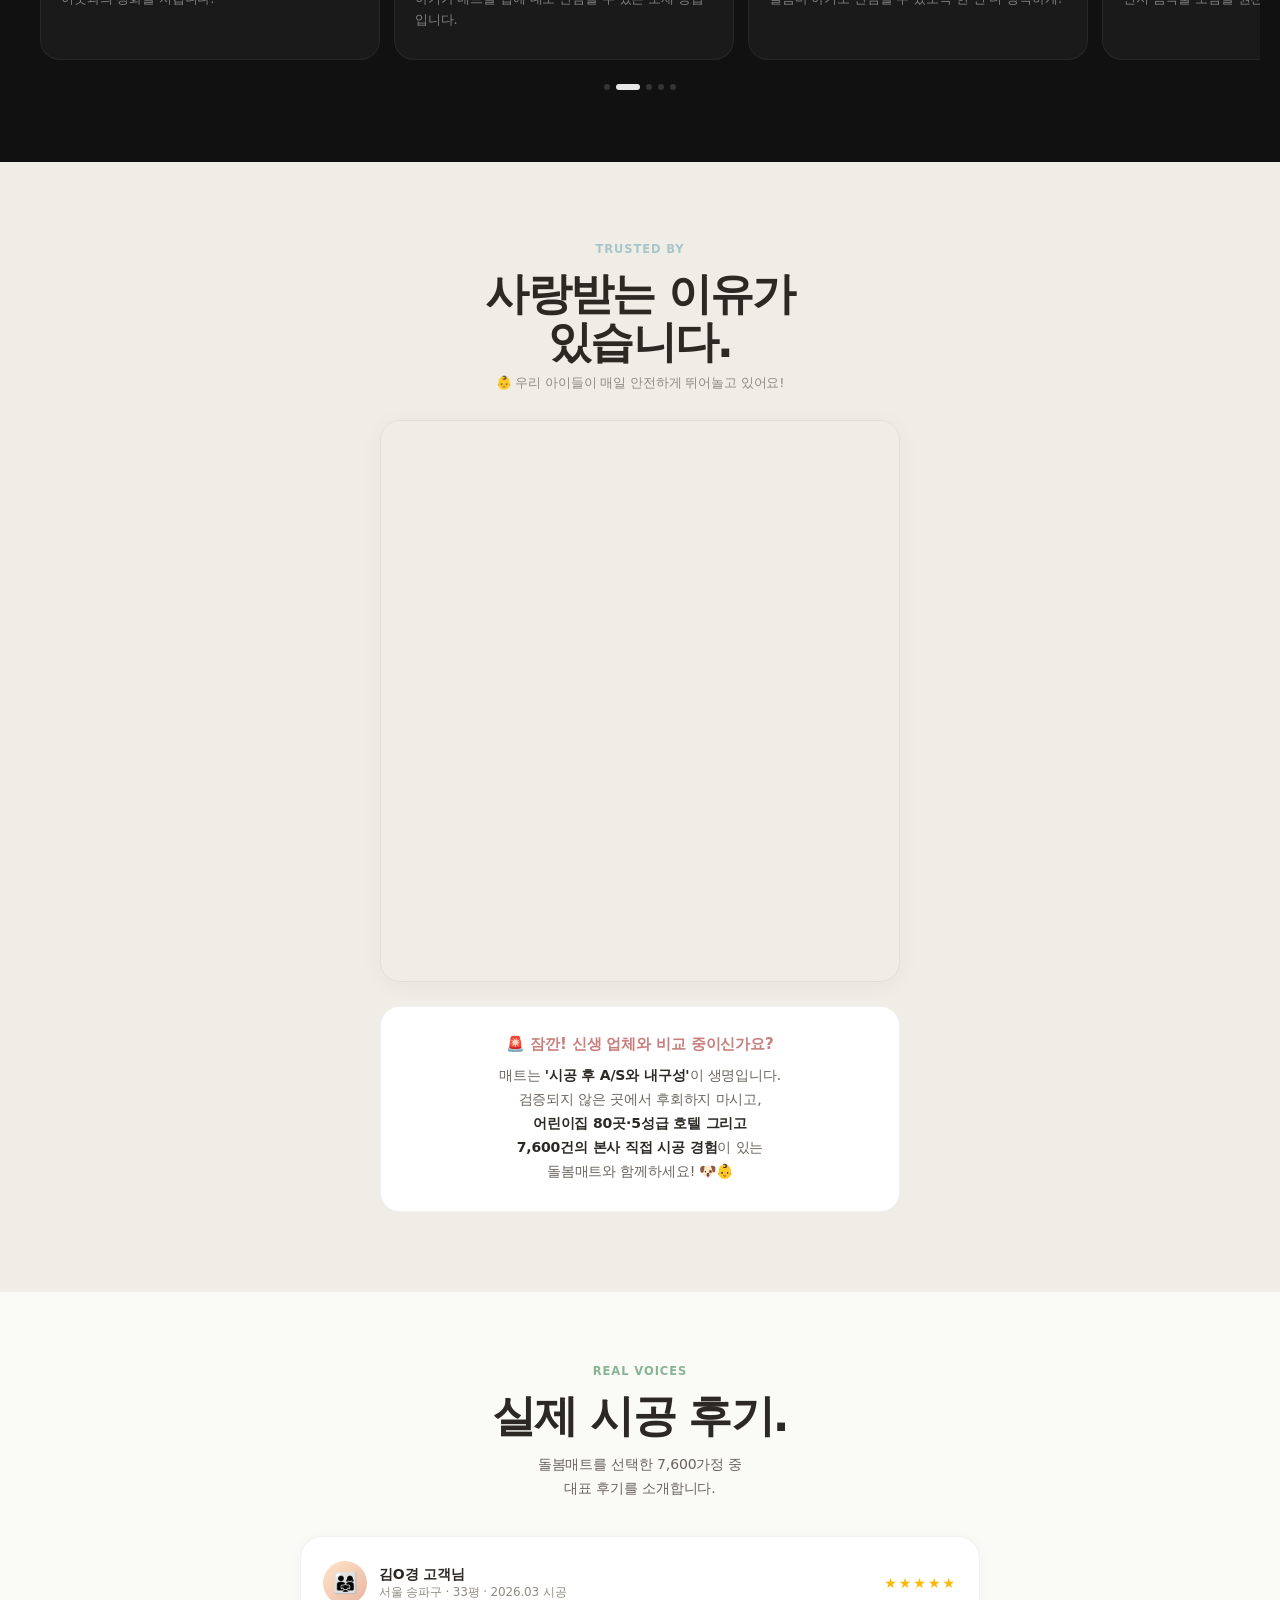
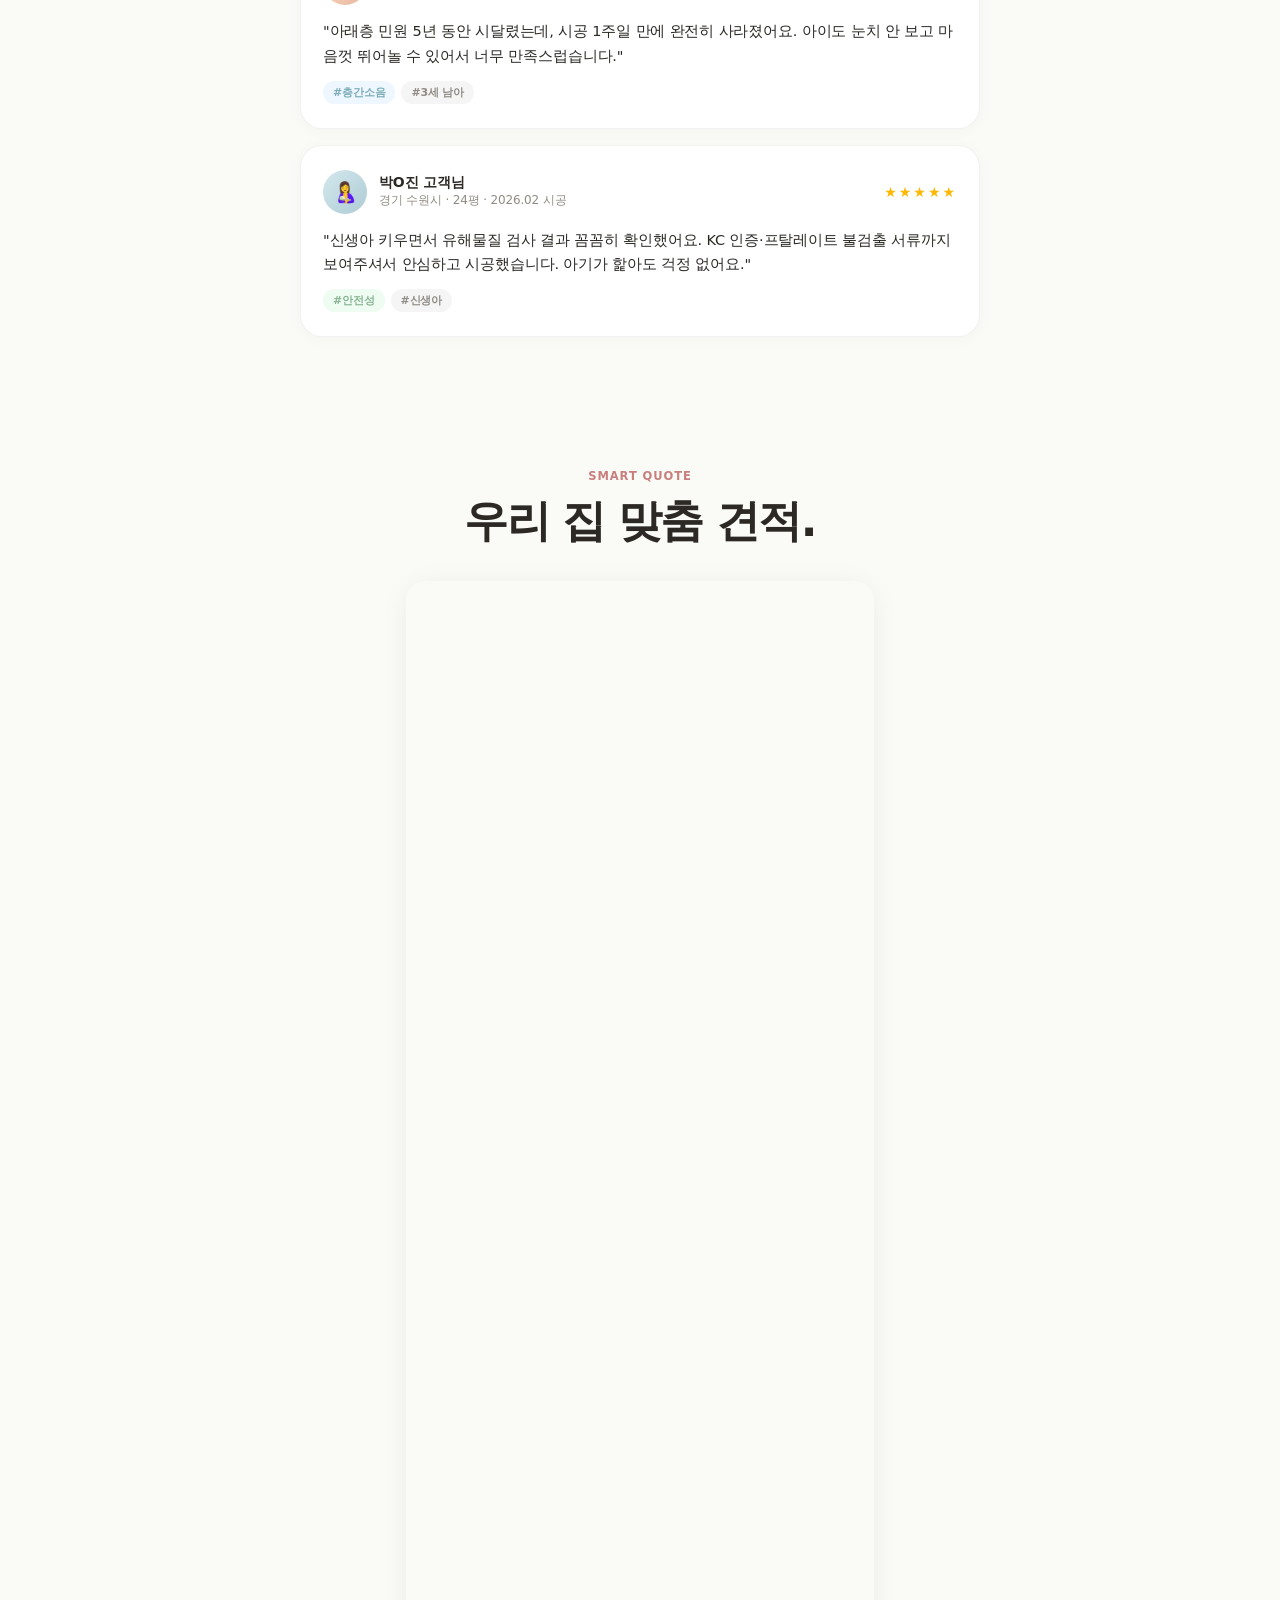
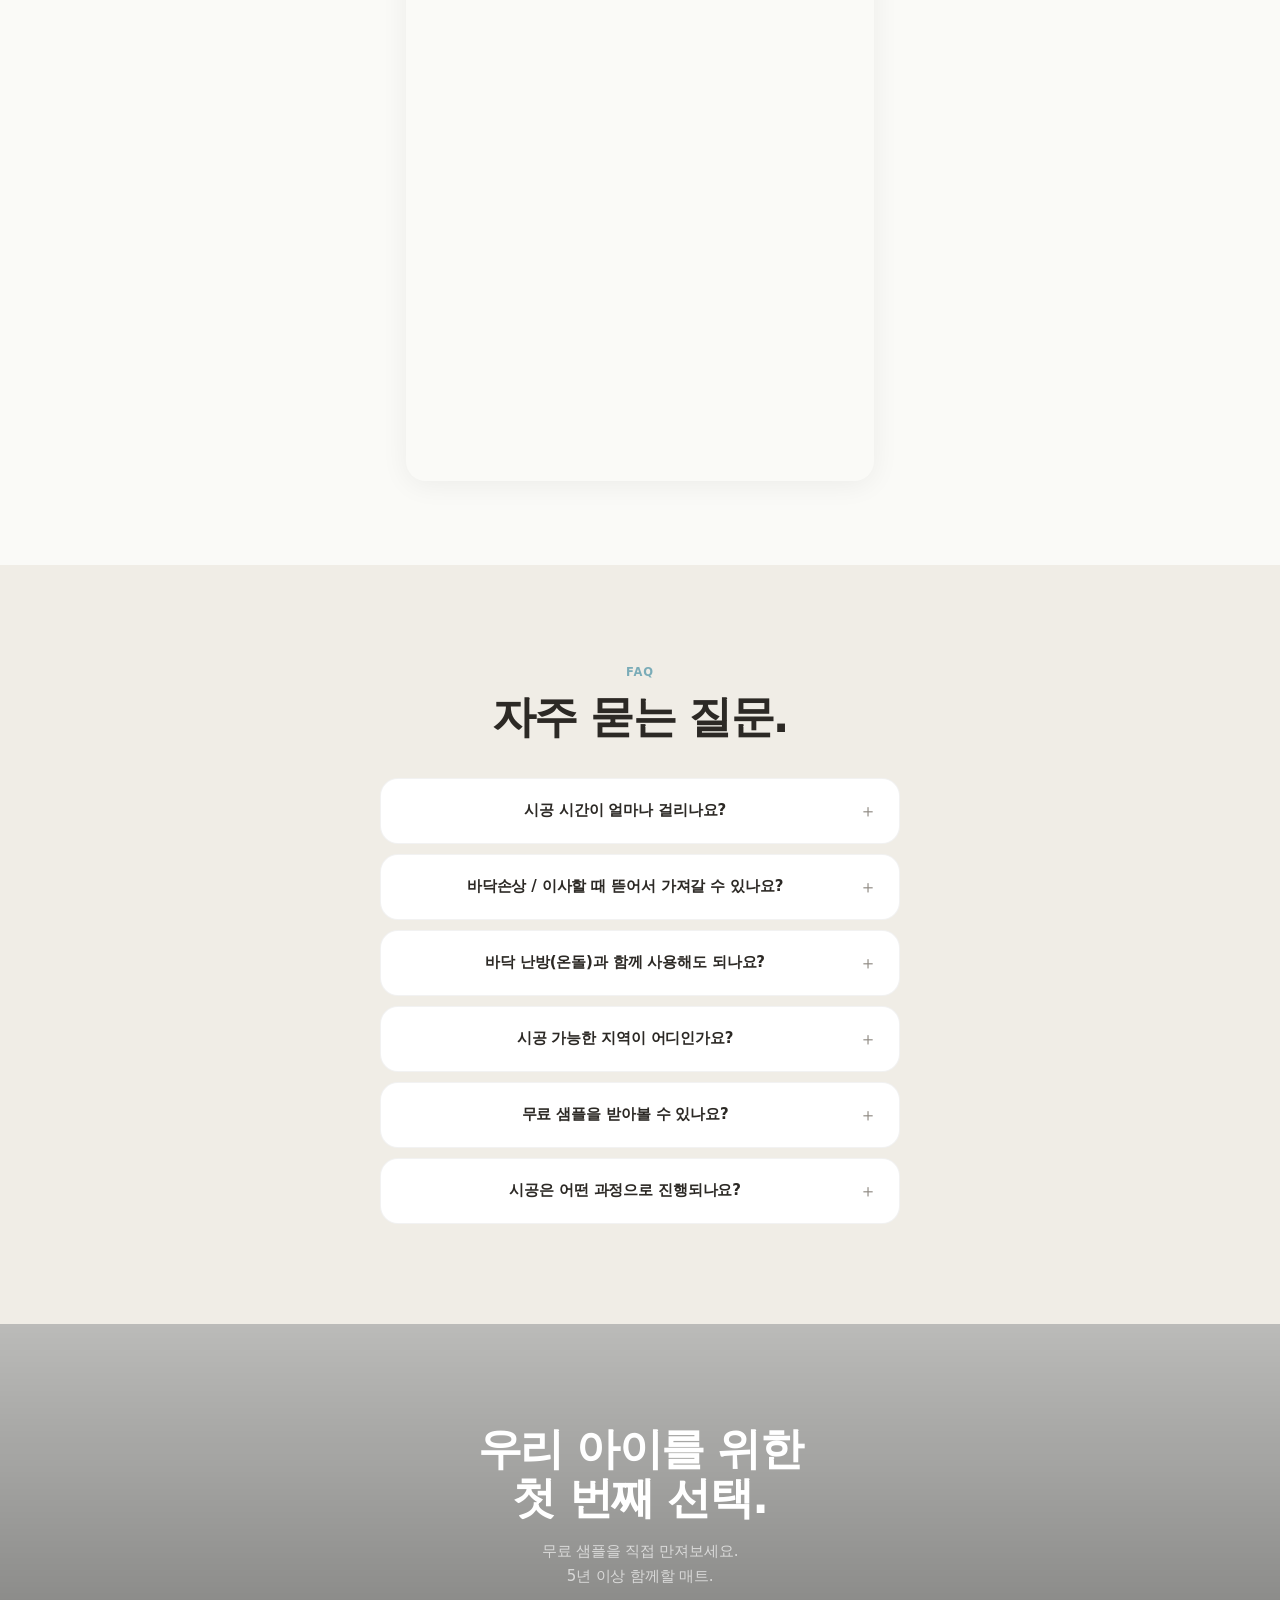
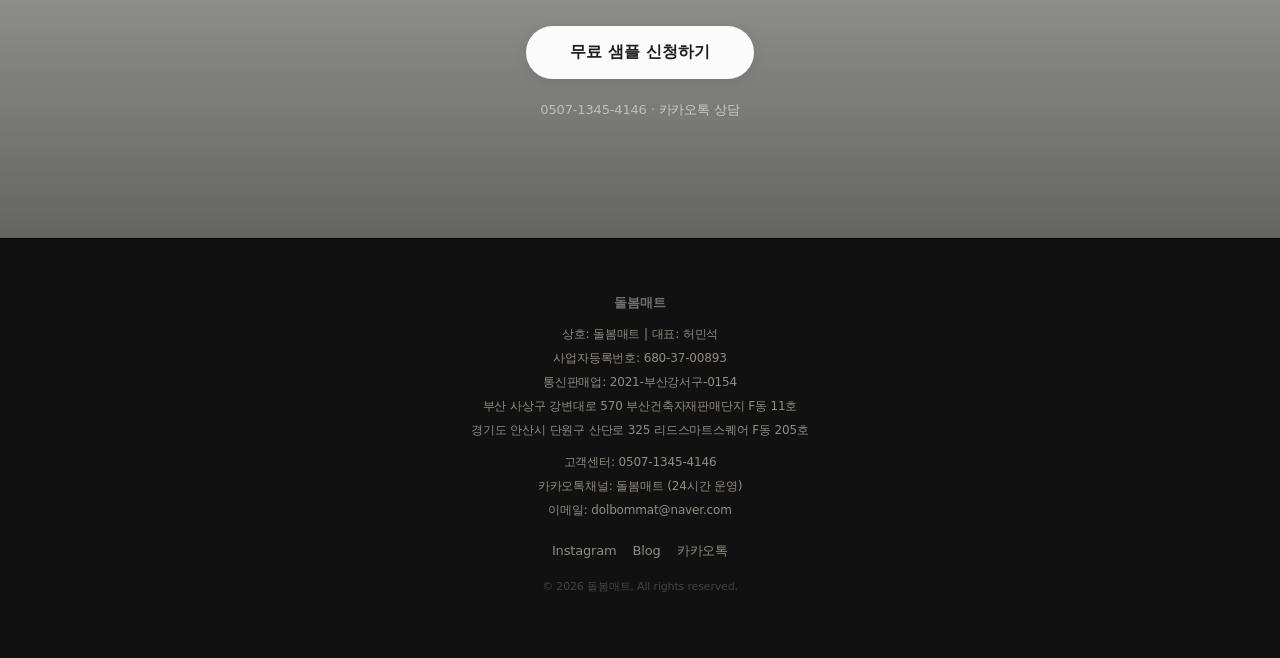
==== commit 302ca7e8: "애견매트 버튼 숨김 + 입장문을 메인 방문자 전체에 표시(11/23까지)" ====
--- a/index.html
+++ b/index.html
@@ -2345,10 +2345,10 @@
 <script>
 // ── 애견매트 일시 중단 스위치 ──
 var PET_PAUSED = true;            // ★ 애견매트를 다시 열 때 false 로 변경
-var PET_NOTICE_ON_LOAD = false;   // true 로 바꾸면 메인에 들어오는 모든 방문자에게 팝업 (세션당 1회)
-var PET_NOTICE_UNTIL = '2026-11-23T23:59:59+09:00';   // 이 시각까지만 팝업 표시. 지나면 팝업과 '애견매트' 버튼·메뉴가 자동으로 사라짐 (기간 연장은 날짜만 수정)
+var PET_NOTICE_ON_LOAD = true;    // true 로 바꾸면 메인에 들어오는 모든 방문자에게 팝업 (세션당 1회)
+var PET_NOTICE_UNTIL = '2026-11-23T23:59:59+09:00';   // 이 시각까지만 팝업 표시. 지나면 팝업이 자동으로 사라짐 (기간 연장은 날짜만 수정)
 function petNoticeActive() { return PET_PAUSED && Date.now() <= Date.parse(PET_NOTICE_UNTIL); }
-if (PET_PAUSED && !petNoticeActive()) document.body.classList.add('pet-notice-ended');
+if (PET_PAUSED) document.body.classList.add('pet-notice-ended');   // 중단 중에는 '애견매트' 버튼·메뉴를 숨김
 
 var petNoticeLastFocus = null;
 function showPetNotice(auto) {
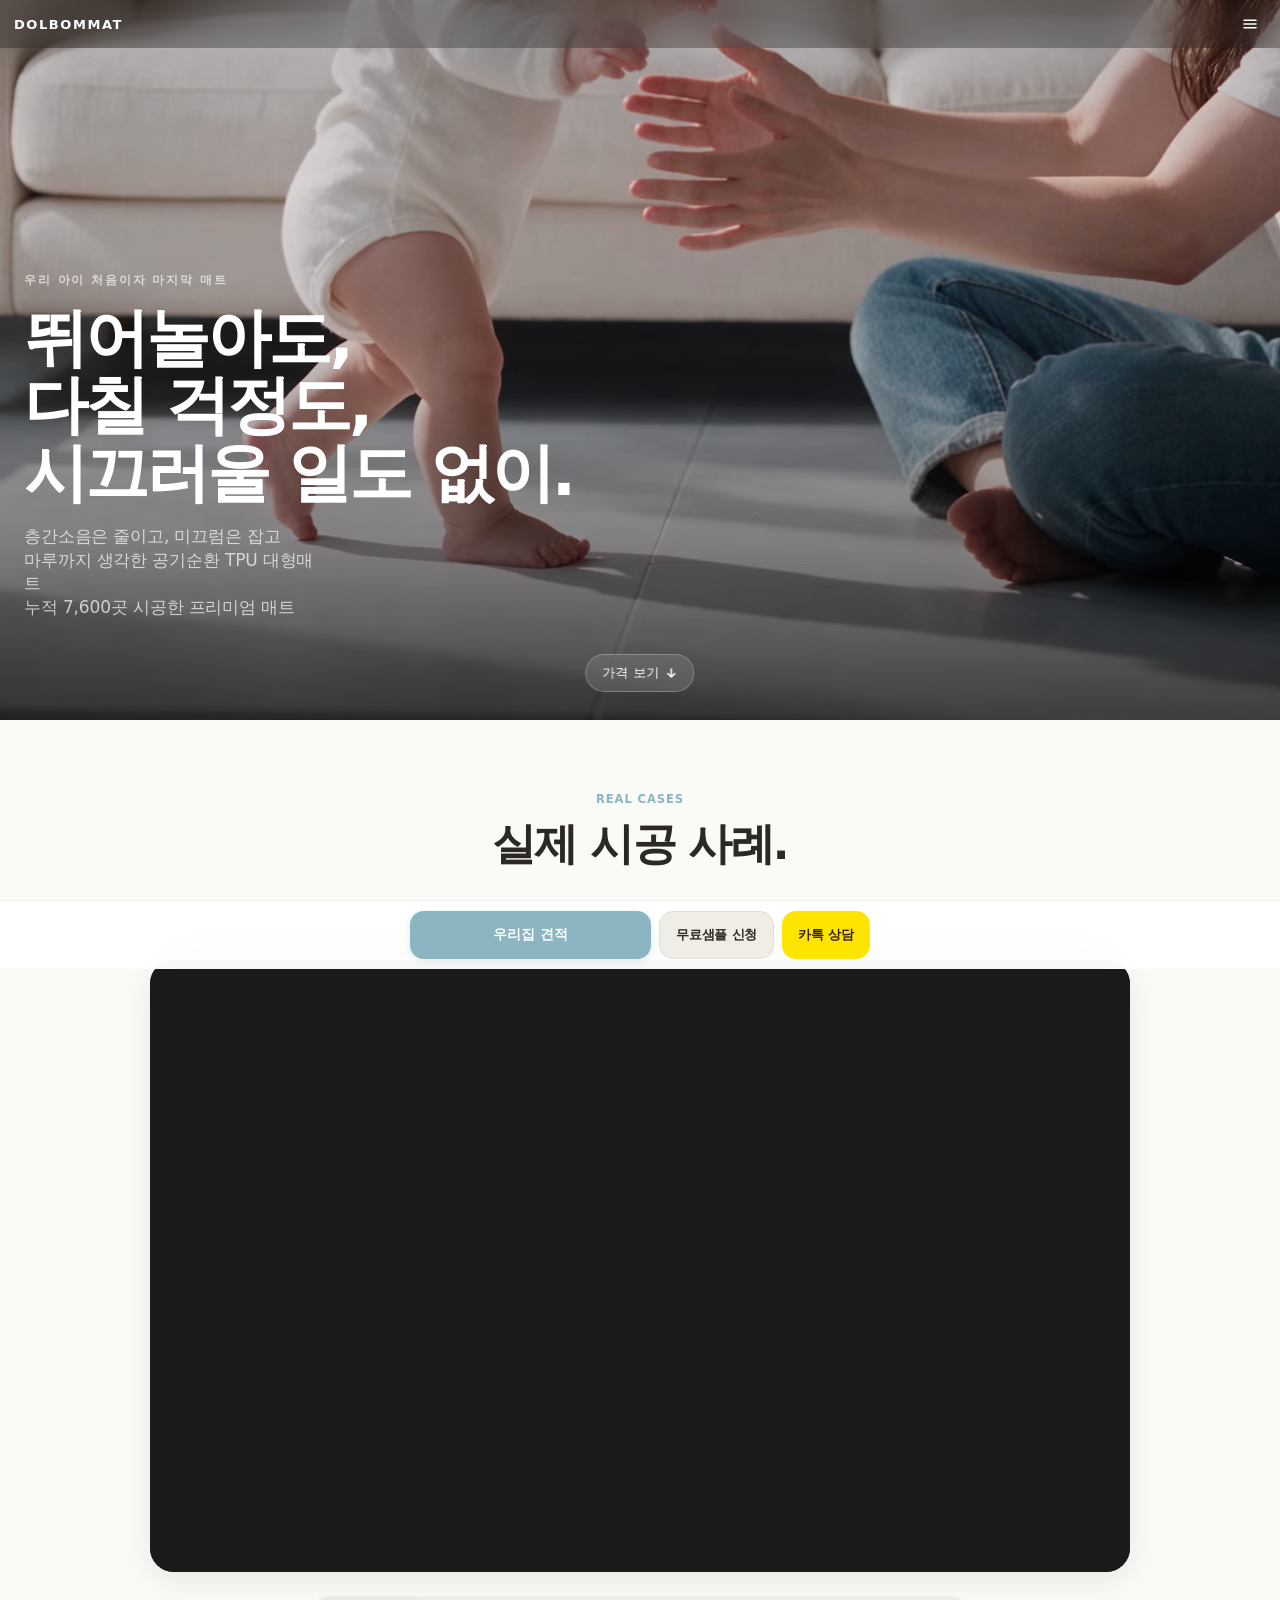
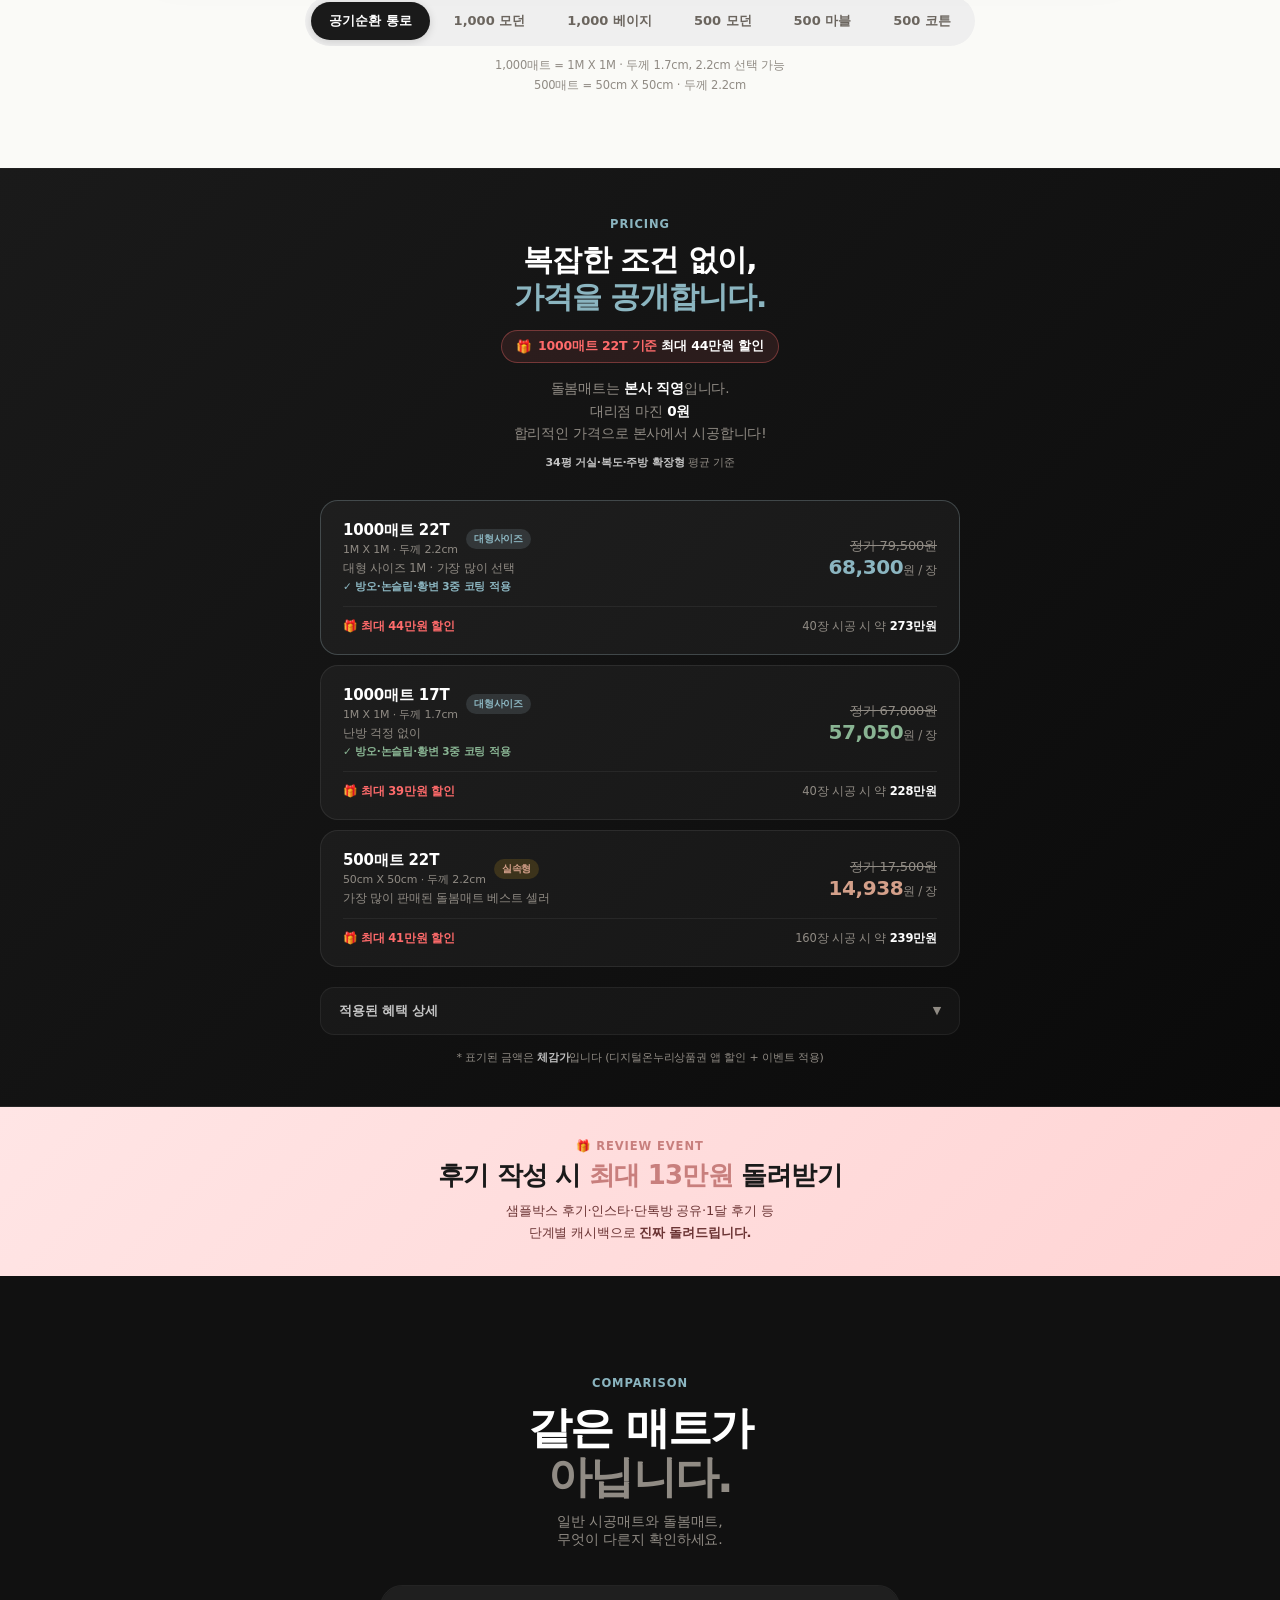
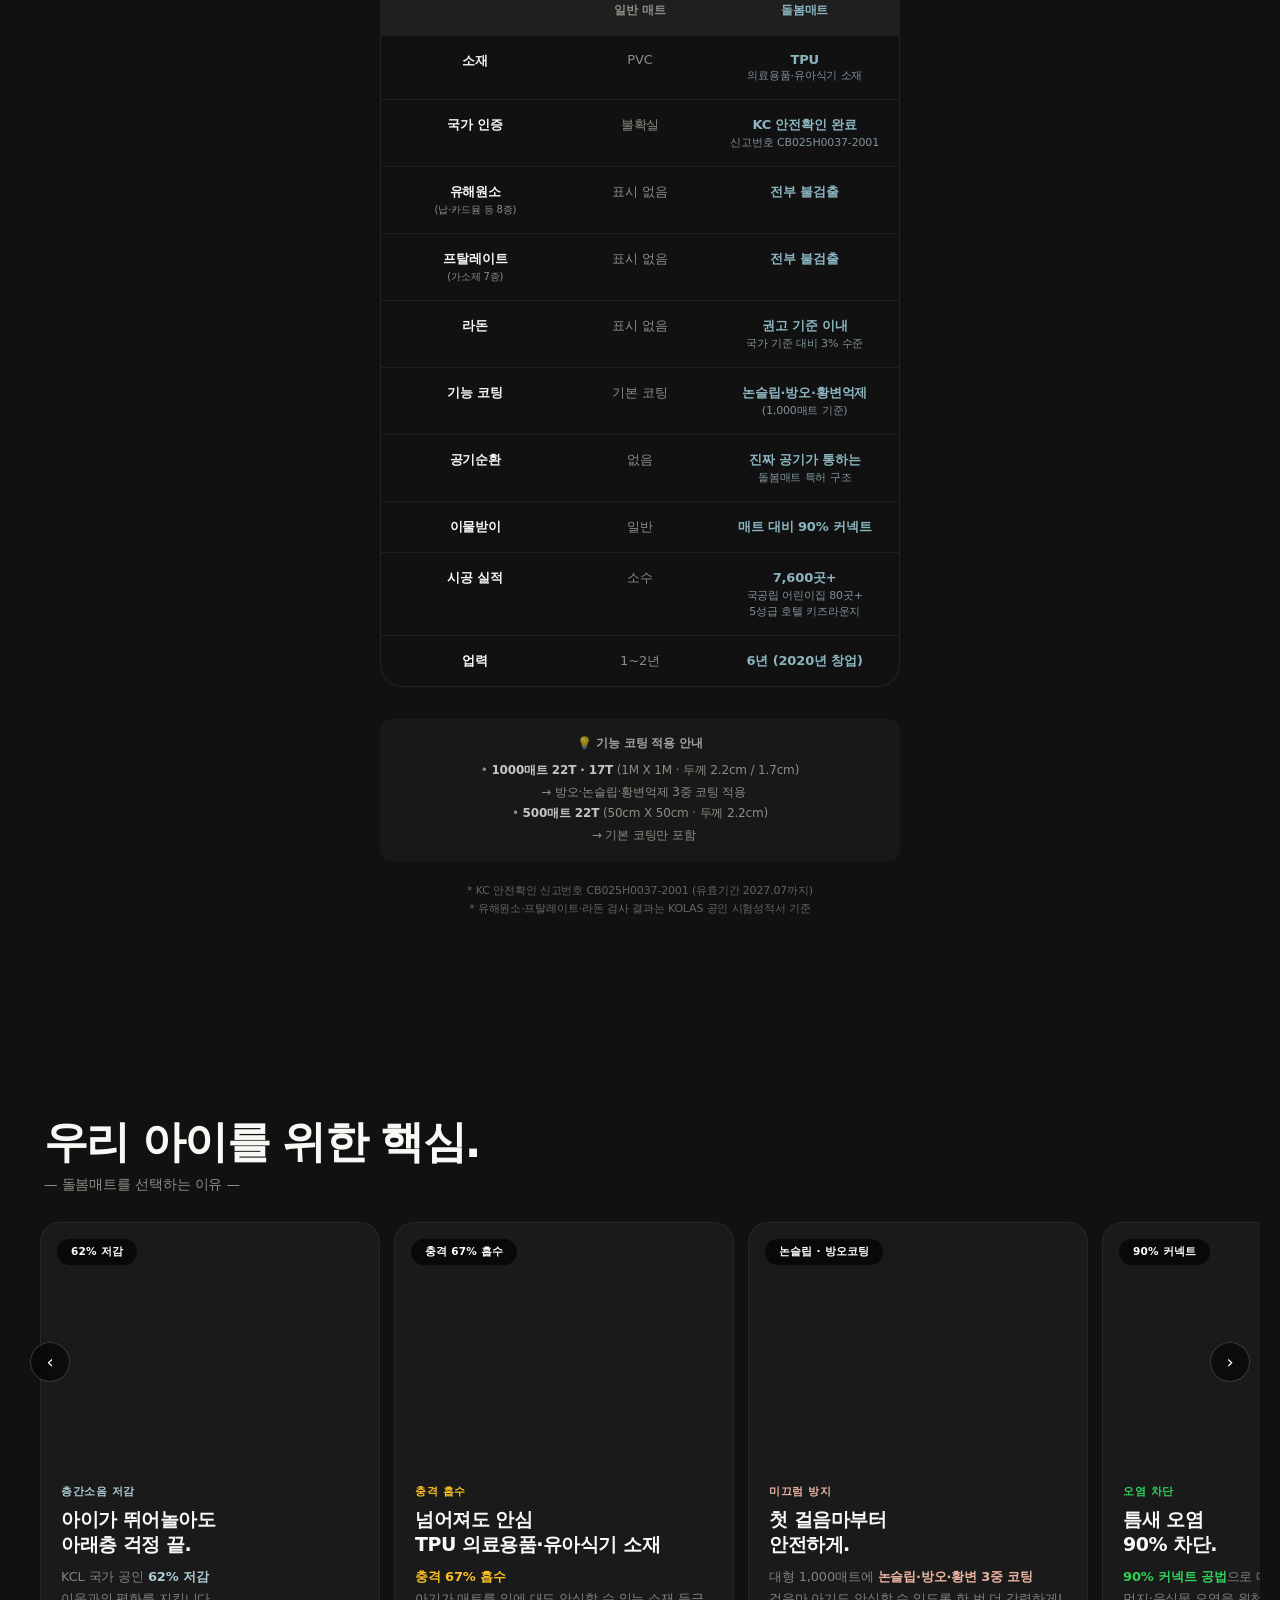
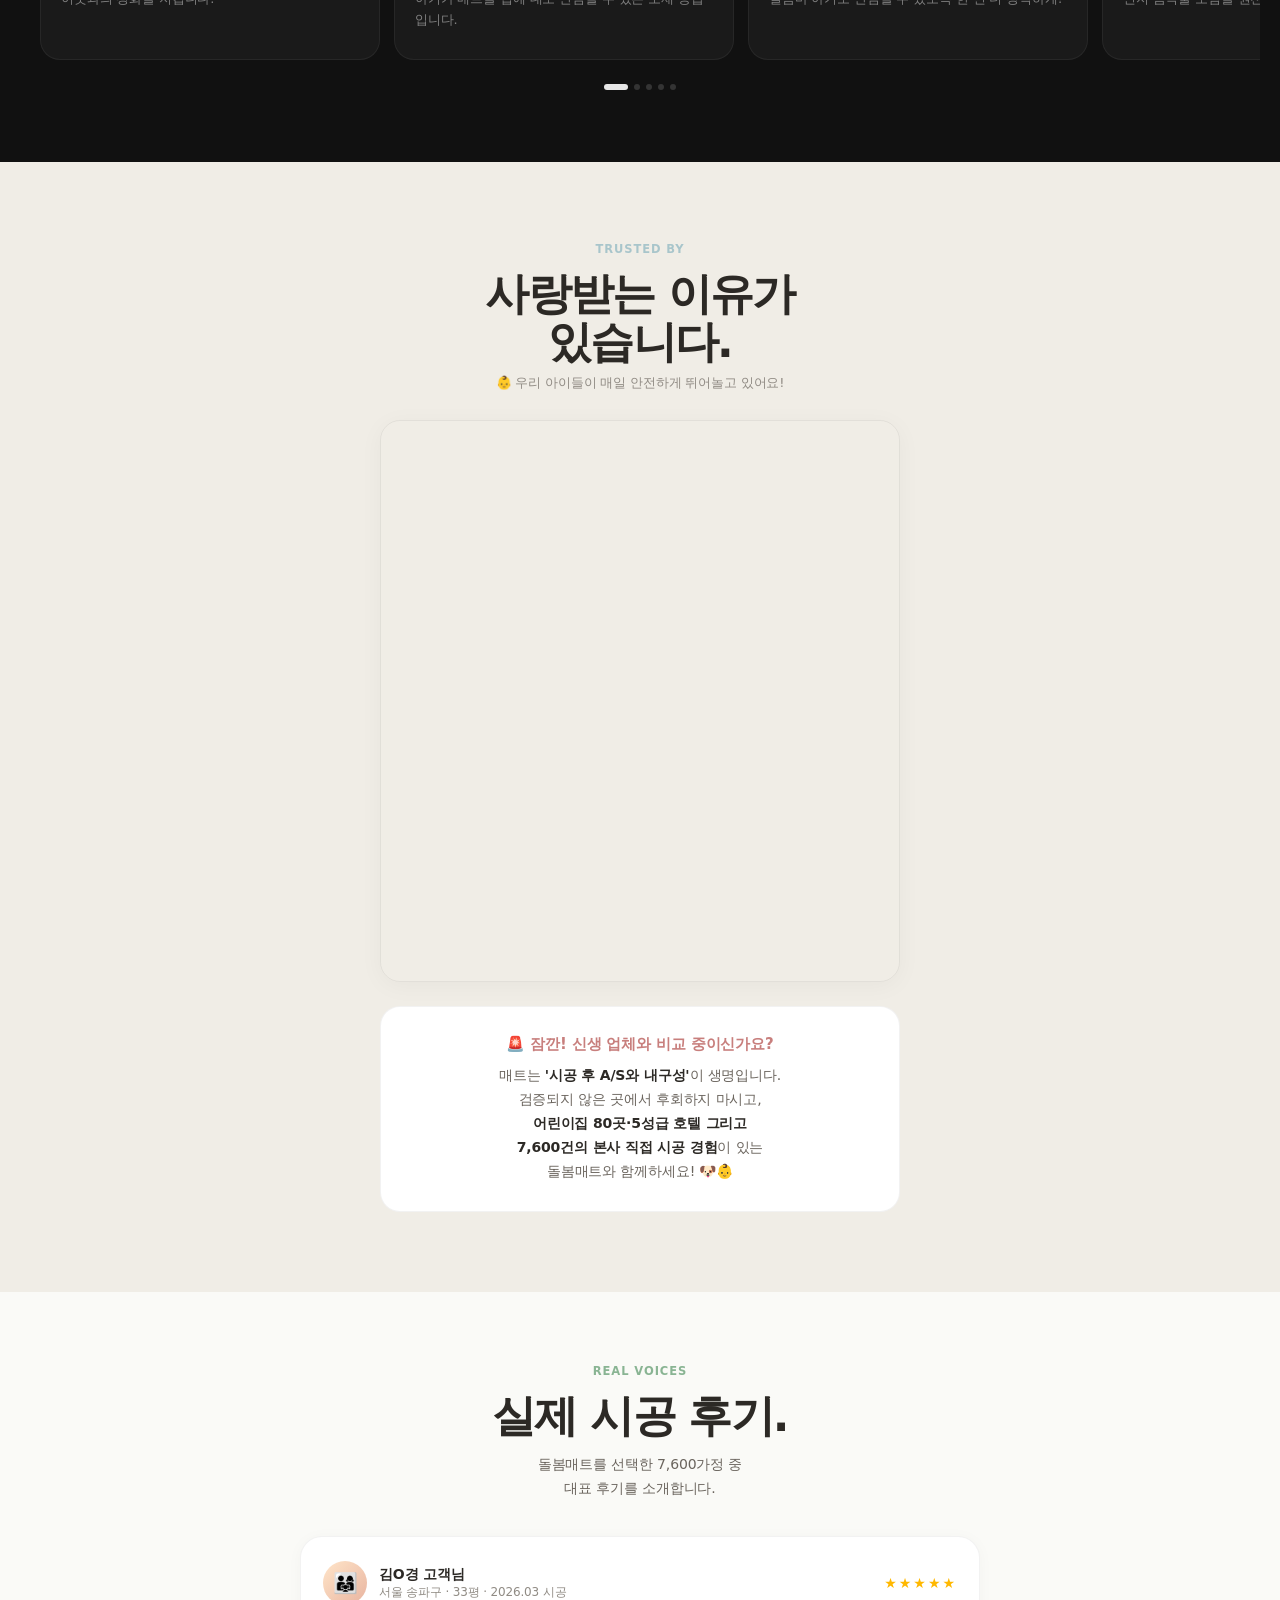
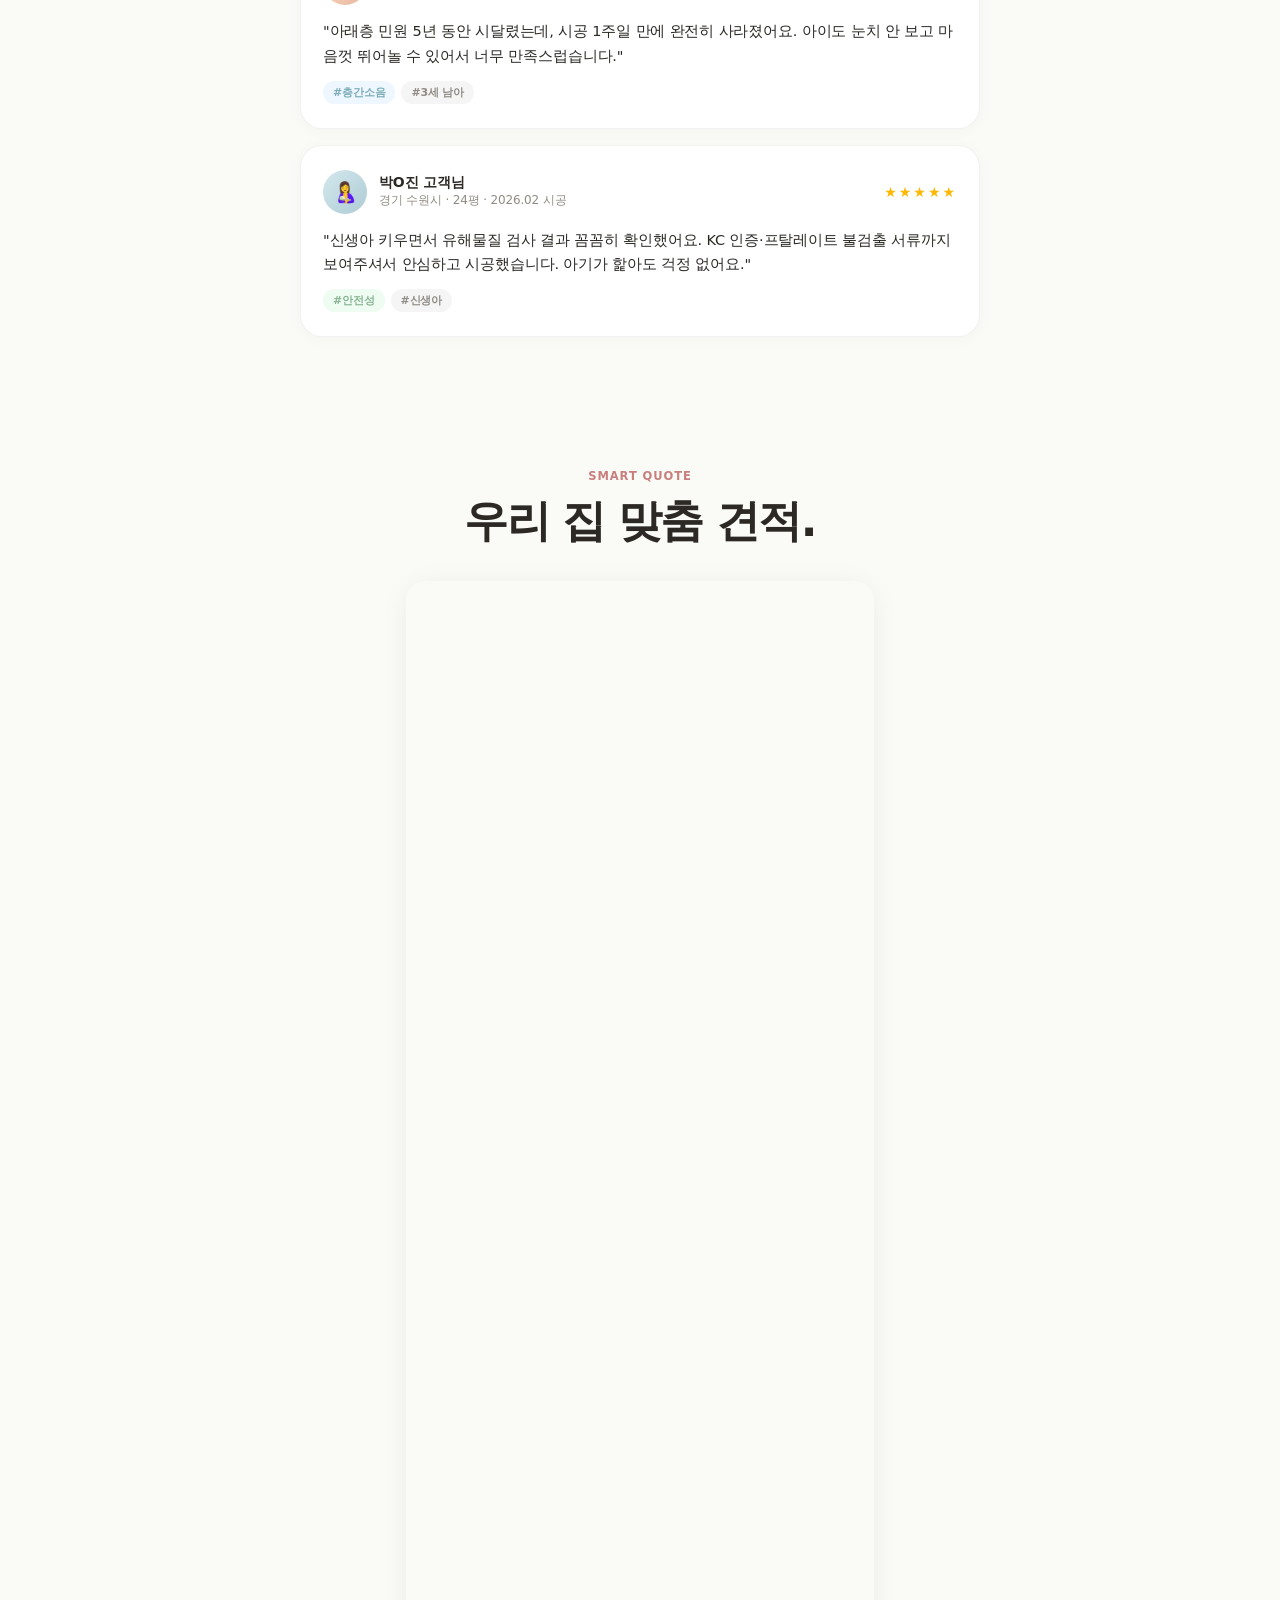
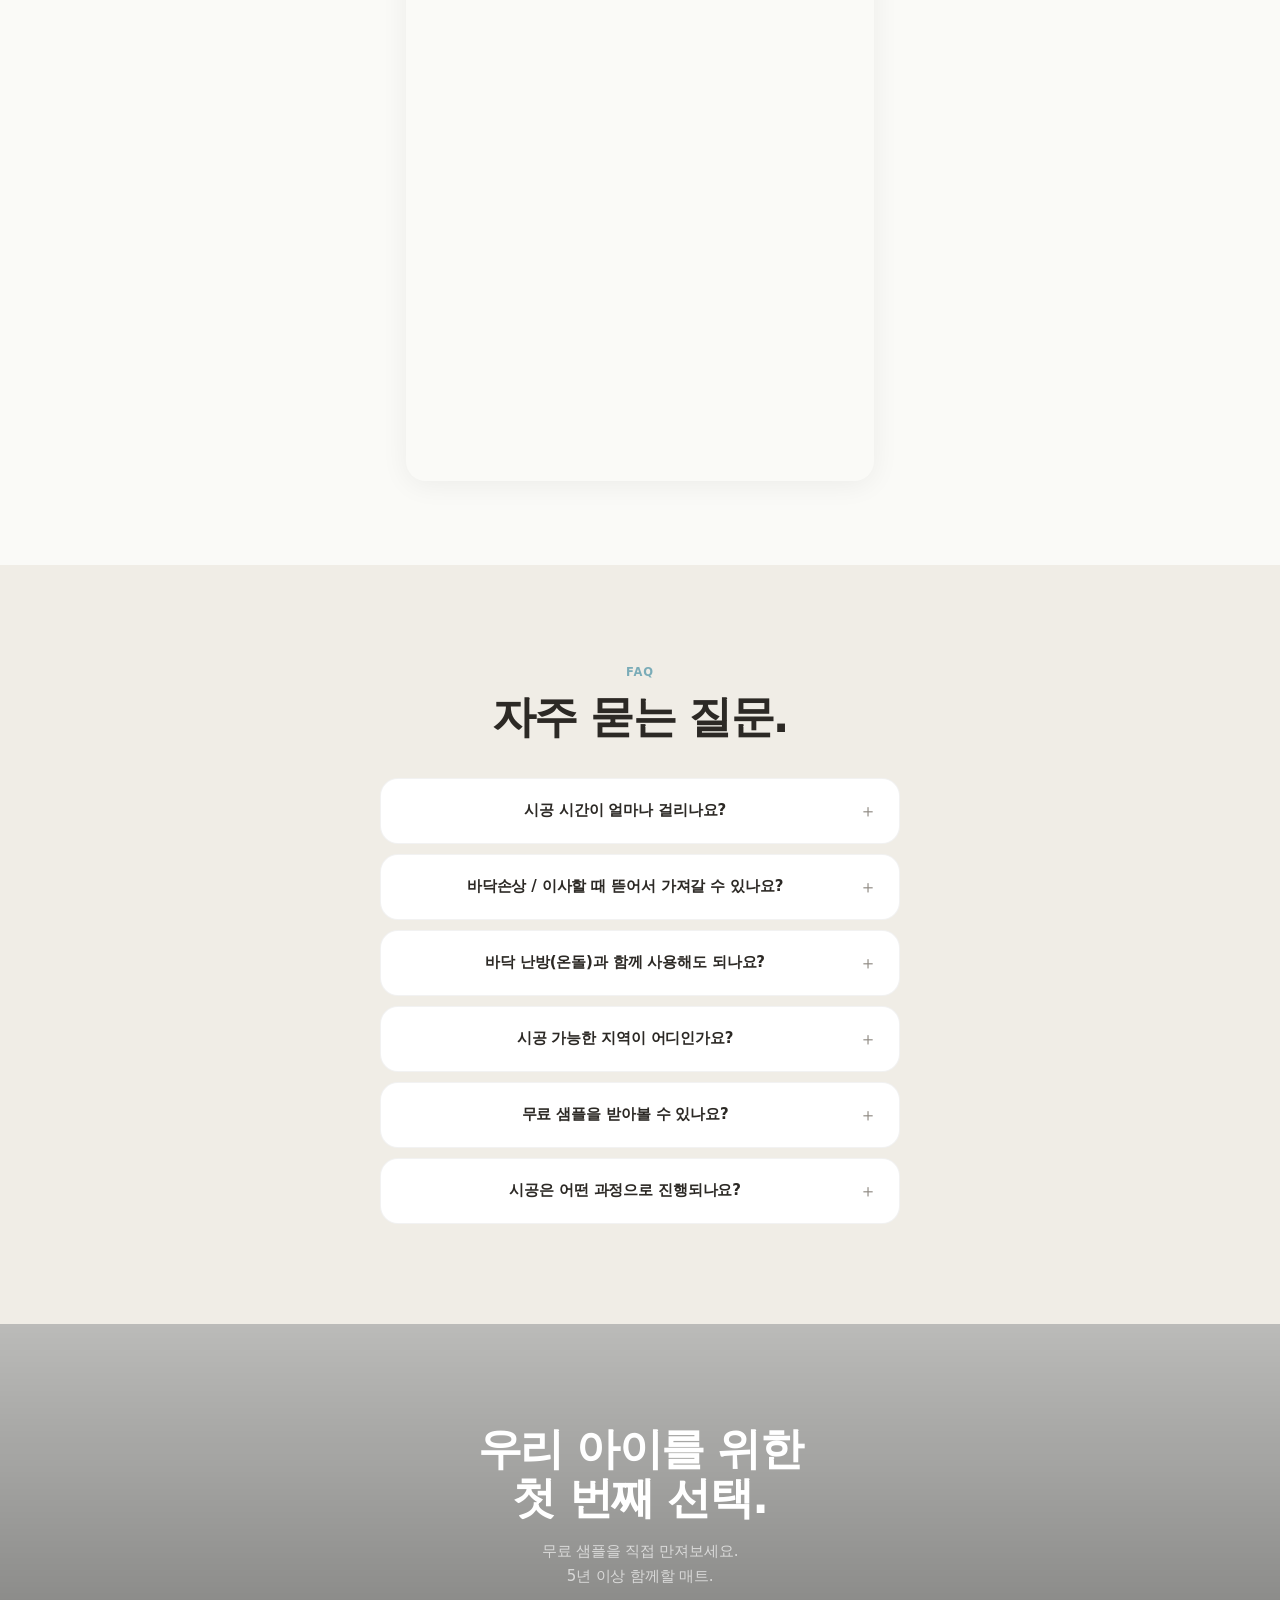
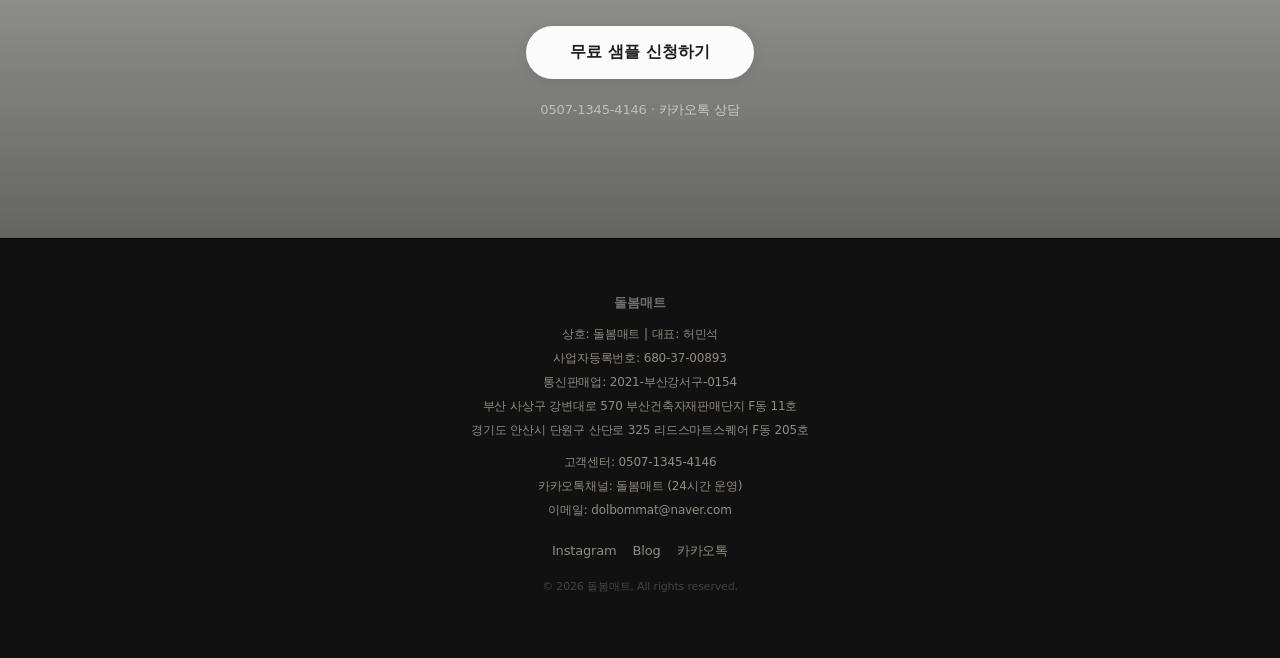
==== commit 362b5c88: "안내 팝업 내림 + 유아매트·이벤트 메뉴의 애견매트 링크 숨김" ====
--- a/index.html
+++ b/index.html
@@ -2294,12 +2294,12 @@
 </div>
 
 <!-- ═══════════════════════════════════════
-     애견매트 일시 중단 안내 팝업 (2026-11-16)
-     · 뜨는 경우: ① 상단 '애견매트' 버튼, 메뉴의 '애견매트' 클릭
-                  ② ?mode=pet 같은 애견 링크로 들어옴 (세션당 1회)
-                  ③ dog-mat.html 접속 시 메인으로 이동한 뒤 표시
-     · 문구 수정: 바로 아래 #petNotice 안의 글자만 바꾸면 됨 (2026-11-16 공식 입장문으로 교체)
-     · 스위치: 아래 script 의 PET_PAUSED / PET_NOTICE_ON_LOAD
+     애견매트 일시 중단 (2026-11-16 ~)
+     · 2026-11-17 안내 팝업 내림: 팝업 본문(#petNotice)을 이 파일에서 뺐고, 지금은 어떤 경로로도 팝업이 뜨지 않음
+       (?mode=pet 같은 애견 링크나 dog-mat.html 로 들어오면 팝업 없이 유아 화면)
+     · 팝업을 다시 띄울 때: git show 302ca7e:index.html 에서 #petNotice 블록을 가져와 아래 style 바로 다음에 넣고,
+       script 의 PET_NOTICE_UNTIL 을 미래 시각으로 변경 (메인 방문자 전체에게 띄우려면 PET_NOTICE_ON_LOAD = true)
+     · 스위치: 아래 script 의 PET_PAUSED / PET_NOTICE_ON_LOAD / PET_NOTICE_UNTIL
      · 재오픈 절차: 프로젝트 문서 '애견매트_일시중단_재오픈.md'
 ═══════════════════════════════════════ -->
 <style>
@@ -2325,28 +2325,11 @@
 @keyframes petNoticePop{from{opacity:0;transform:translateY(10px) scale(0.96)}to{opacity:1;transform:none}}
 @media (prefers-reduced-motion:reduce){.pet-notice.open,.pet-notice-card{animation:none}}
 </style>
-<div class="pet-notice" id="petNotice" role="dialog" aria-modal="true" aria-labelledby="petNoticeTitle" aria-describedby="petNoticeSub" aria-hidden="true">
-  <div class="pet-notice-card pet-notice-letter">
-    <p class="pet-notice-title" id="petNoticeTitle">돌봄매트 공식 입장문</p>
-    <div class="pet-notice-body" id="petNoticeSub">
-      <p>안녕하세요.<br>돌봄매트입니다.</p>
-      <p>스레드에서 당사 애견매트가 미끄럽다는 글과 댓글이 이어지고 있는 상황에 대해 돌봄매트의 입장을 말씀드립니다.</p>
-      <p>먼저 돌봄매트를 믿고 시공하셨음에도 반려견이 미끄러워해 불편과 걱정을 겪으신 고객님께 진심으로 사과드립니다.</p>
-      <p>돌봄매트는 이번 문제 제기를 무겁게 받아들이고 있습니다.<br>이에 따라 다음과 같이 조치하겠습니다.</p>
-      <p>1. 애견매트는 판매 안내를 중단하고, 논슬립을 더 보완한 제품으로 다시 선보이겠습니다.</p>
-      <p>2. 이번 사안을 회피하지 않고, 충분한 보상과 필요한 후속 조치를 끝까지 책임지겠습니다. 제품 성능을 다시 점검하고 고객 응대 절차도 개선하겠습니다.</p>
-      <p>이번 일을 더 나은 제품을 만드는 계기로 삼겠습니다.</p>
-      <p>감사합니다.</p>
-      <p class="pet-notice-sign">돌봄매트 드림</p>
-    </div>
-    <button type="button" class="pet-notice-btn" id="petNoticeOk">확인</button>
-  </div>
-</div>
 <script>
 // ── 애견매트 일시 중단 스위치 ──
 var PET_PAUSED = true;            // ★ 애견매트를 다시 열 때 false 로 변경
-var PET_NOTICE_ON_LOAD = true;    // true 로 바꾸면 메인에 들어오는 모든 방문자에게 팝업 (세션당 1회)
-var PET_NOTICE_UNTIL = '2026-11-23T23:59:59+09:00';   // 이 시각까지만 팝업 표시. 지나면 팝업이 자동으로 사라짐 (기간 연장은 날짜만 수정)
+var PET_NOTICE_ON_LOAD = false;   // true = 메인에 들어오는 모든 방문자에게 팝업 (세션당 1회). 2026-11-17 팝업을 내리면서 false
+var PET_NOTICE_UNTIL = '2026-11-17T00:00:00+09:00';   // 팝업 표시 기한. 지난 시각이면 팝업이 어디서도 뜨지 않음 (2026-11-17 내림, 원래 기한 11/23)
 function petNoticeActive() { return PET_PAUSED && Date.now() <= Date.parse(PET_NOTICE_UNTIL); }
 if (PET_PAUSED) document.body.classList.add('pet-notice-ended');   // 중단 중에는 '애견매트' 버튼·메뉴를 숨김
 
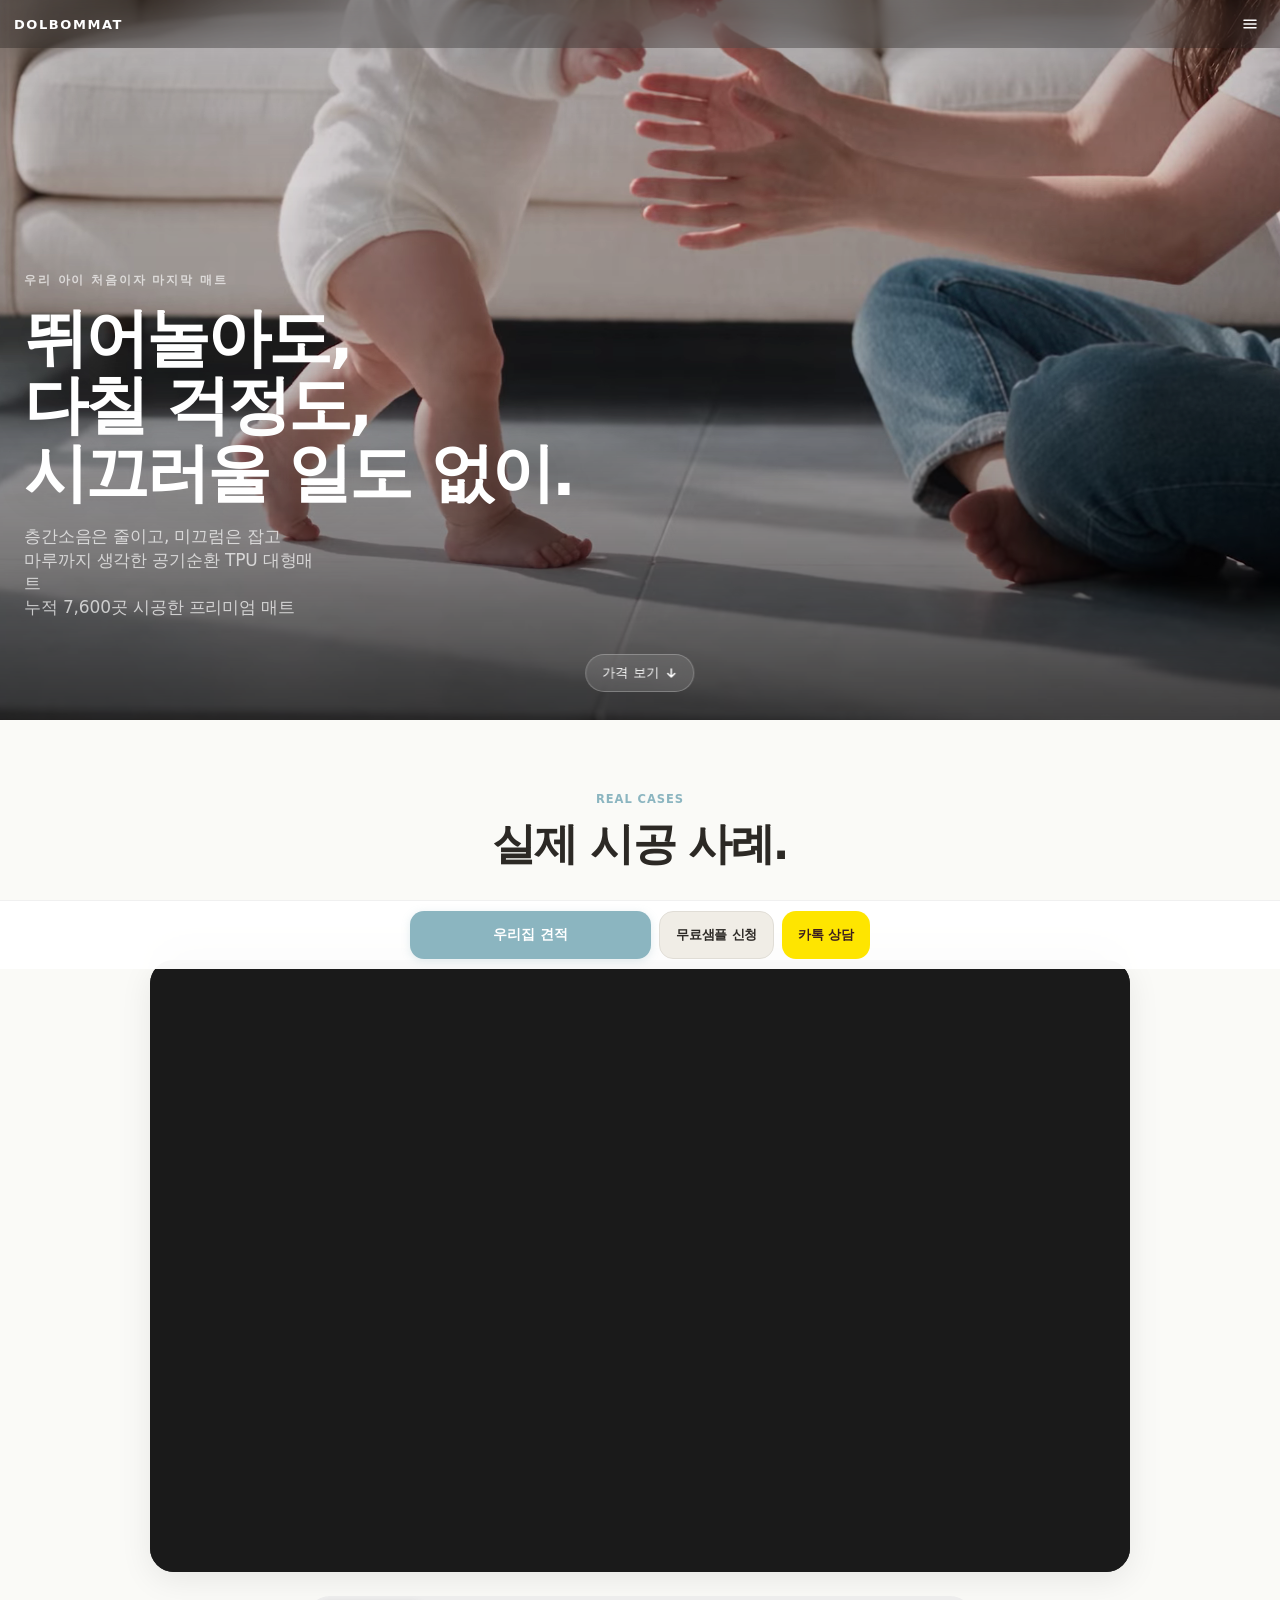
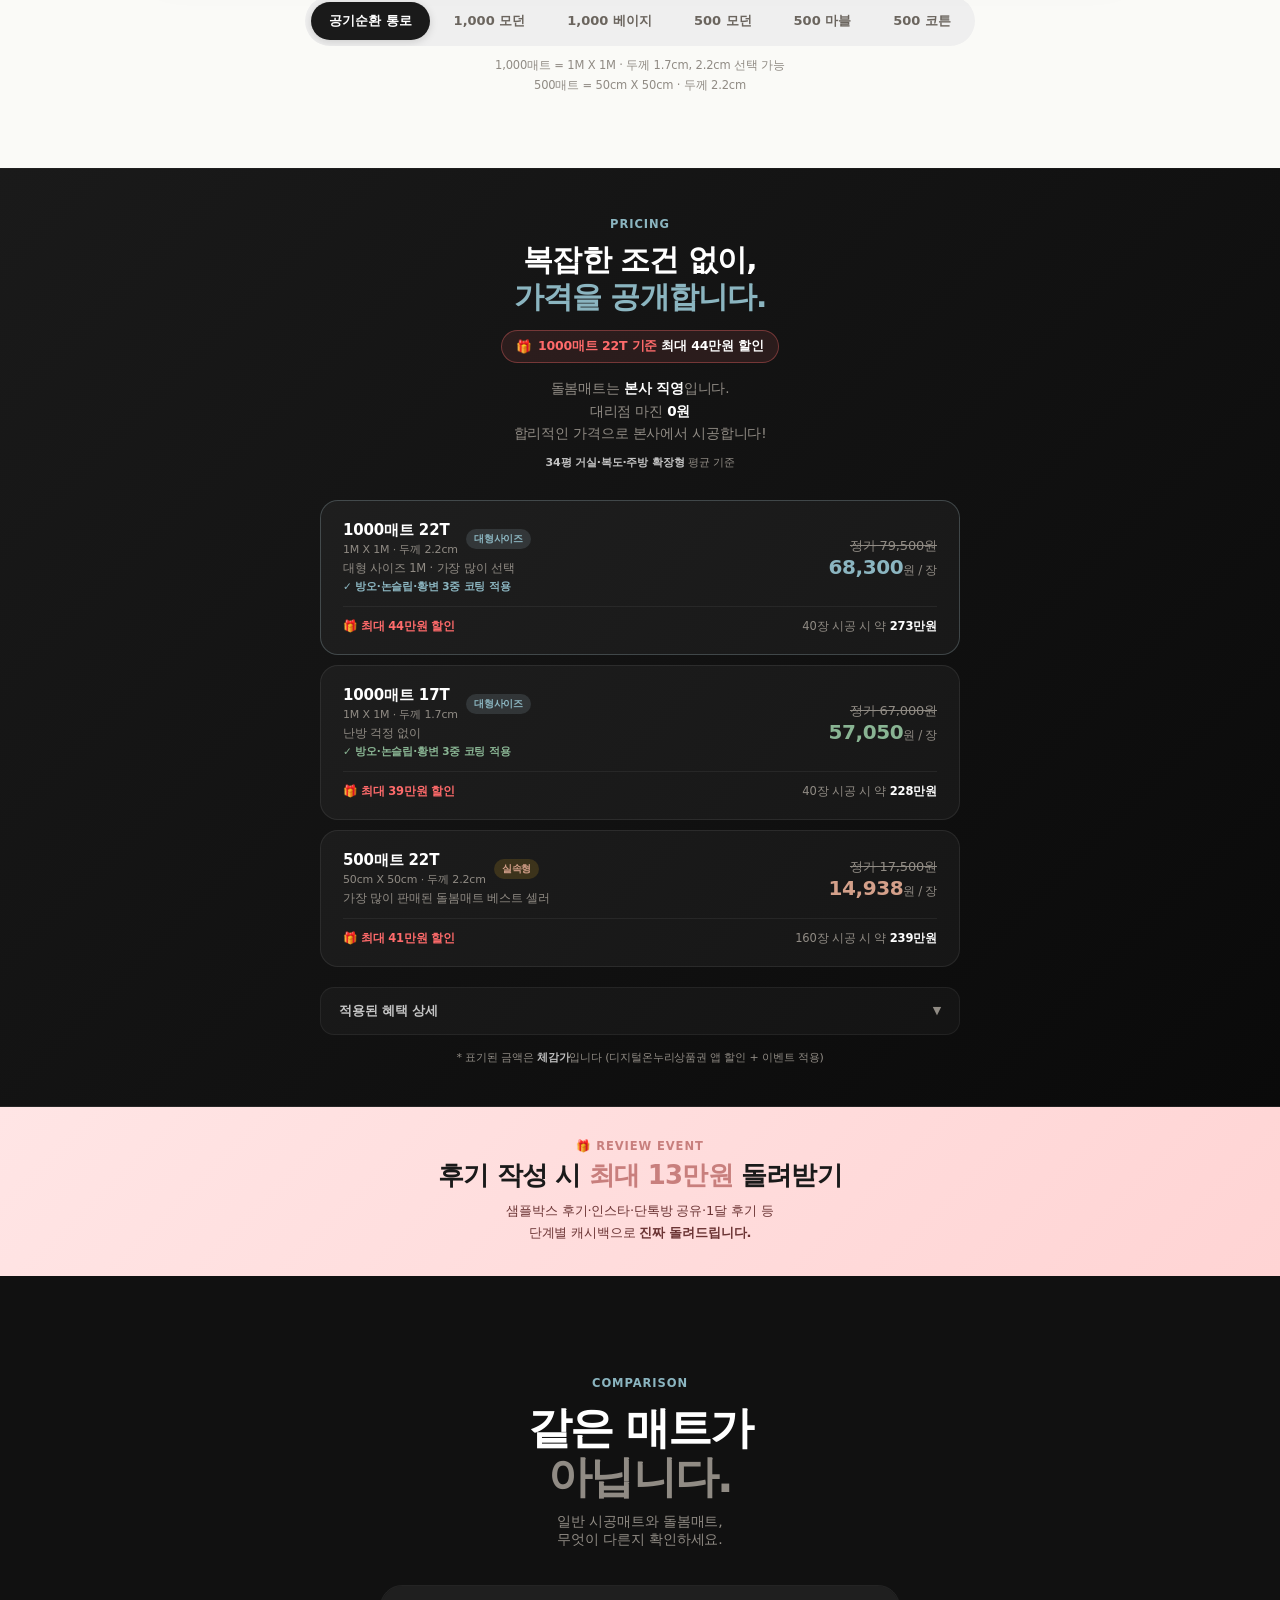
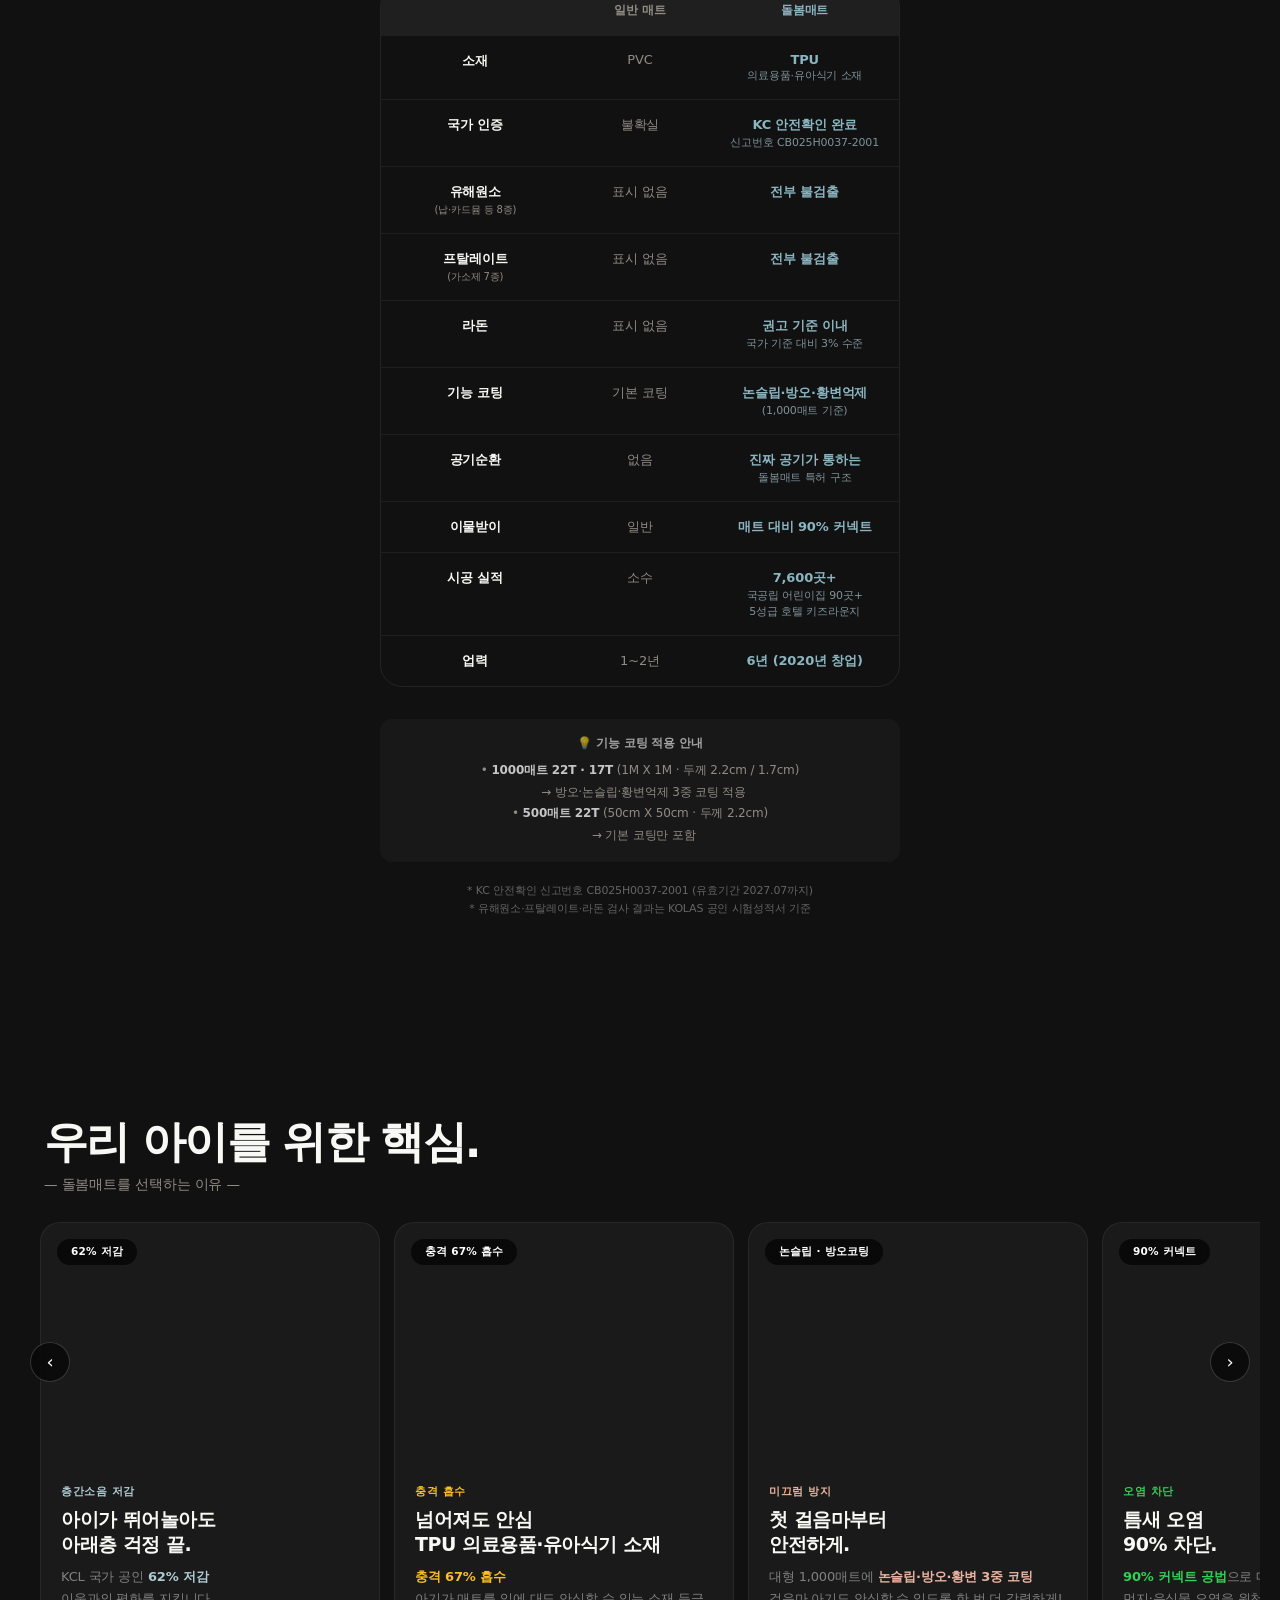
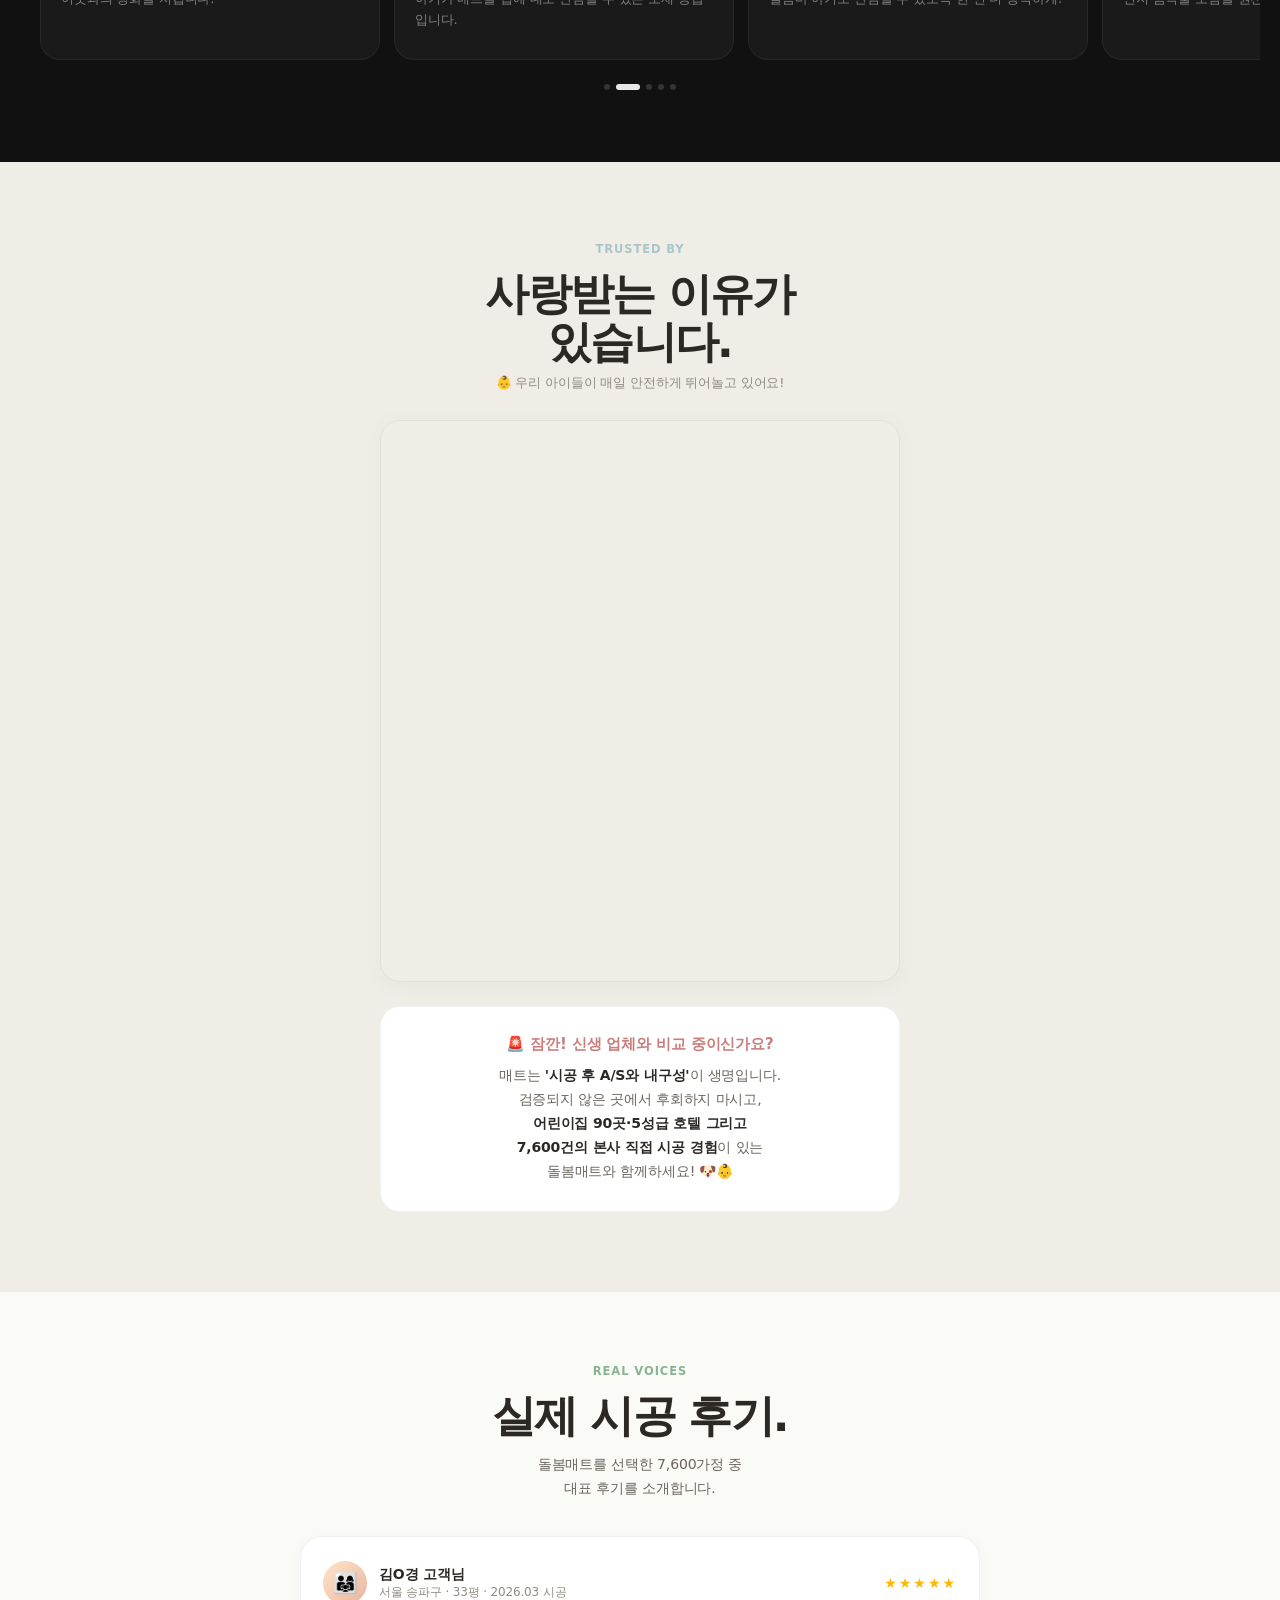
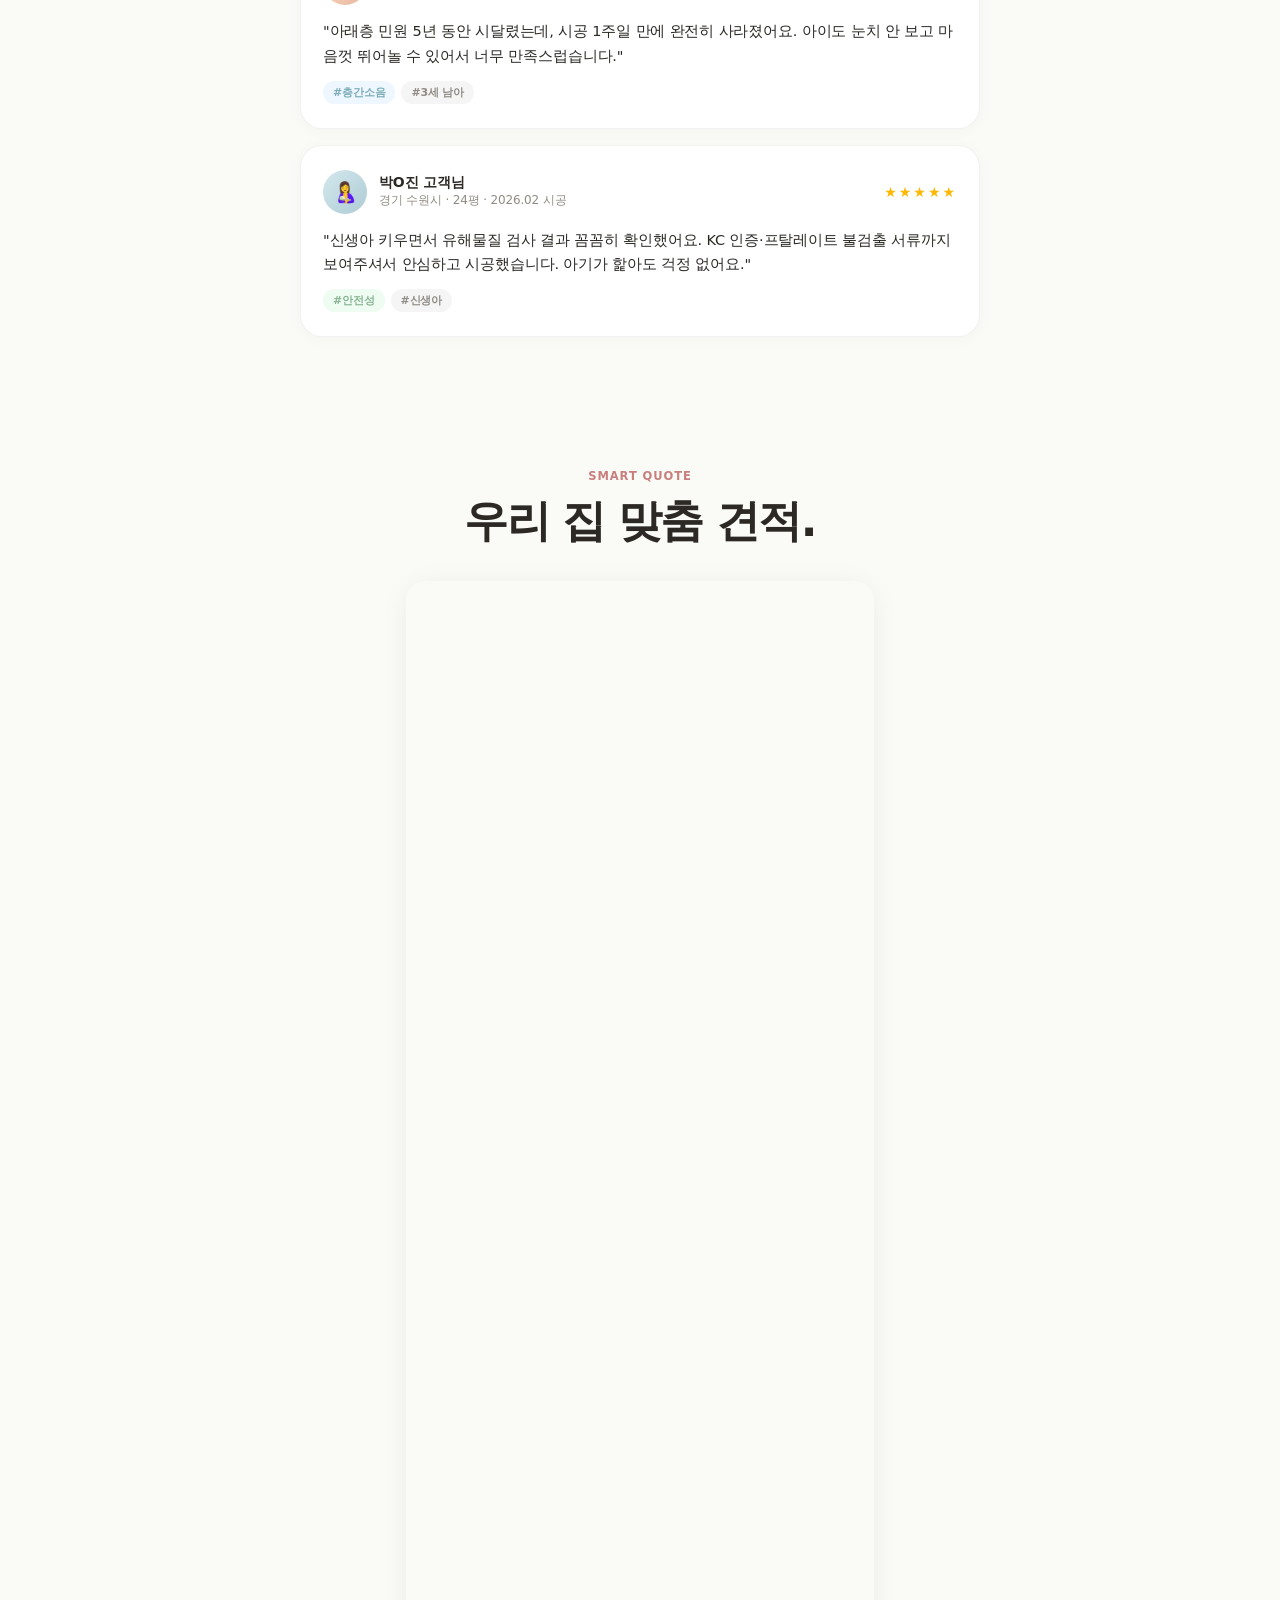
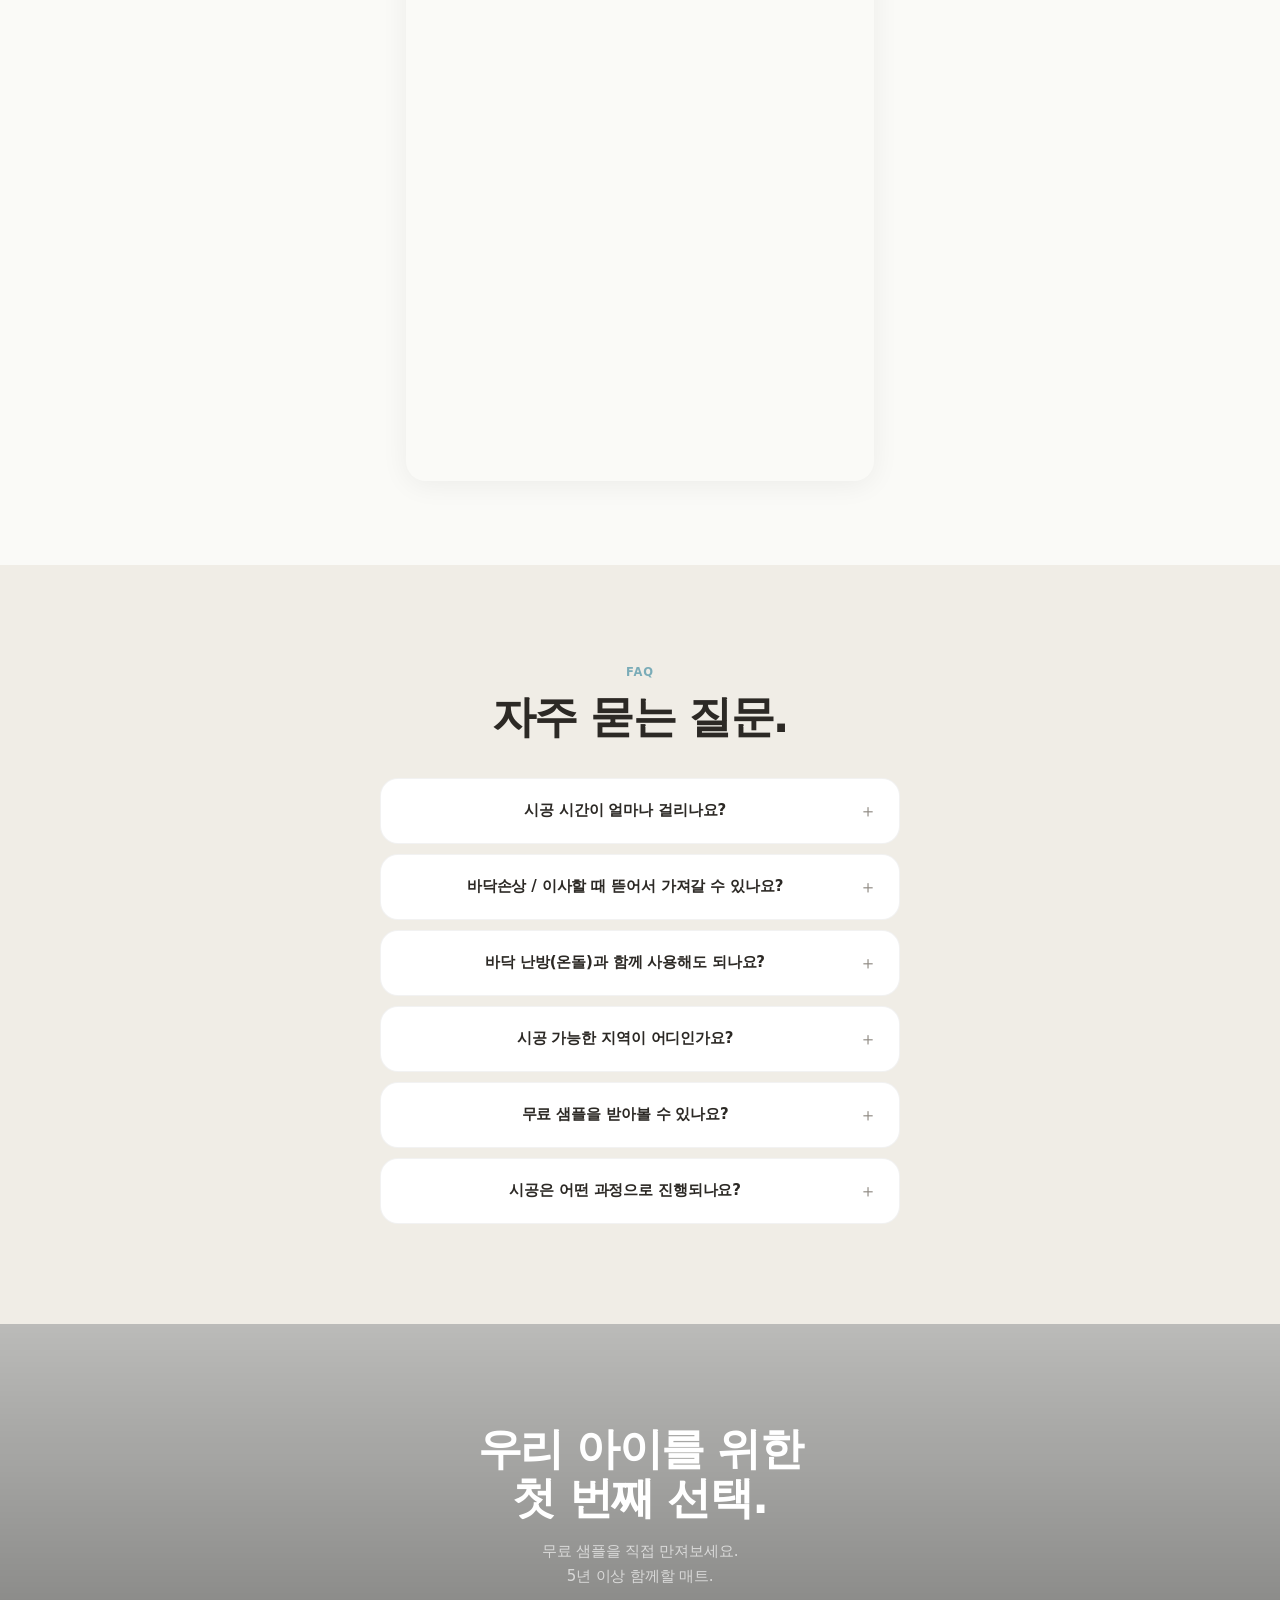
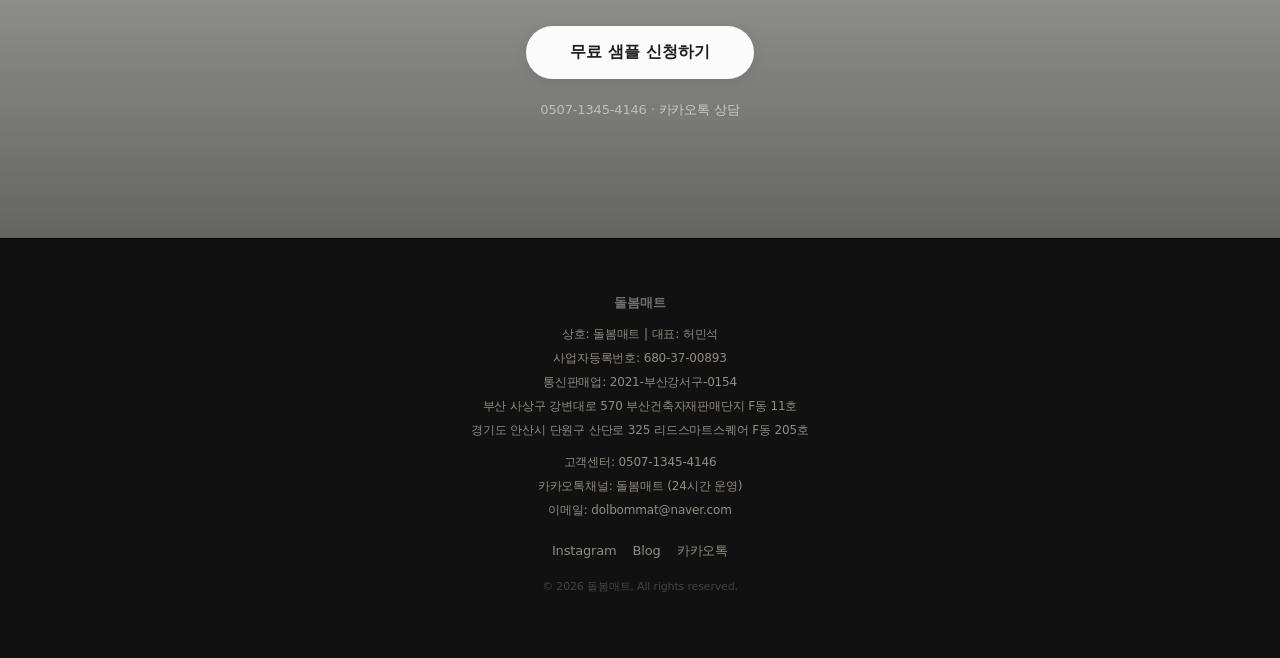
==== commit f602f5c2: "국공립 어린이집 90곳 반영, 샘플 1~2일" ====
--- a/index.html
+++ b/index.html
@@ -379,7 +379,7 @@
     "DOLBOMMAT",
     "돌봄"
   ],
-  "description": "층간소음 62% 저감 프리미엄 TPU 매트 시공 전문업체. 7,600가정·국공립 어린이집 80곳·5성급 호텔 키즈룸 시공 완료.",
+  "description": "층간소음 62% 저감 프리미엄 TPU 매트 시공 전문업체. 7,600가정·국공립 어린이집 90곳·5성급 호텔 키즈룸 시공 완료.",
   "url": "https://www.dolbommat.com/",
   "logo": "https://www.dolbommat.com/logo.png",
   "image": "https://www.dolbommat.com/og-image.jpg",
@@ -1614,7 +1614,7 @@
       <div style="display:grid;grid-template-columns:1fr 1fr 1fr;padding:16px 12px;border-top:1px solid rgba(255,255,255,0.06)">
         <p style="font-size:13px;color:var(--light);font-weight:600">시공 실적</p>
         <p style="font-size:13px;color:var(--muted);text-align:center">소수</p>
-        <p style="font-size:13px;color:var(--accent);text-align:center;font-weight:700">7,600곳+<br><span style="font-size:11px;color:rgba(174,203,212,0.7);font-weight:400">국공립 어린이집 80곳+<br>5성급 호텔 키즈라운지</span></p>
+        <p style="font-size:13px;color:var(--accent);text-align:center;font-weight:700">7,600곳+<br><span style="font-size:11px;color:rgba(174,203,212,0.7);font-weight:400">국공립 어린이집 90곳+<br>5성급 호텔 키즈라운지</span></p>
       </div>
       <div style="display:grid;grid-template-columns:1fr 1fr 1fr;padding:16px 12px;border-top:1px solid rgba(255,255,255,0.06)">
         <p style="font-size:13px;color:var(--light);font-weight:600">업력</p>
@@ -1726,7 +1726,7 @@
     <!-- 경쟁 차별화 메시지 -->
     <div style="background:#fff;border-radius:20px;padding:28px 22px;border:1px solid rgba(0,0,0,0.05)">
       <p style="font-size:15px;font-weight:700;color:var(--red);margin-bottom:10px">🚨 잠깐! 신생 업체와 비교 중이신가요?</p>
-      <p style="font-size:14px;color:var(--soft);line-height:1.7">매트는 <strong style="color:var(--text)">'시공 후 A/S와 내구성'</strong>이 생명입니다.<br>검증되지 않은 곳에서 후회하지 마시고,<br><strong style="color:var(--text)">어린이집 80곳·5성급 호텔 그리고<br>7,600건의 본사 직접 시공 경험</strong>이 있는<br>돌봄매트와 함께하세요! 🐶👶</p>
+      <p style="font-size:14px;color:var(--soft);line-height:1.7">매트는 <strong style="color:var(--text)">'시공 후 A/S와 내구성'</strong>이 생명입니다.<br>검증되지 않은 곳에서 후회하지 마시고,<br><strong style="color:var(--text)">어린이집 90곳·5성급 호텔 그리고<br>7,600건의 본사 직접 시공 경험</strong>이 있는<br>돌봄매트와 함께하세요! 🐶👶</p>
     </div>
   </div>
 </section>
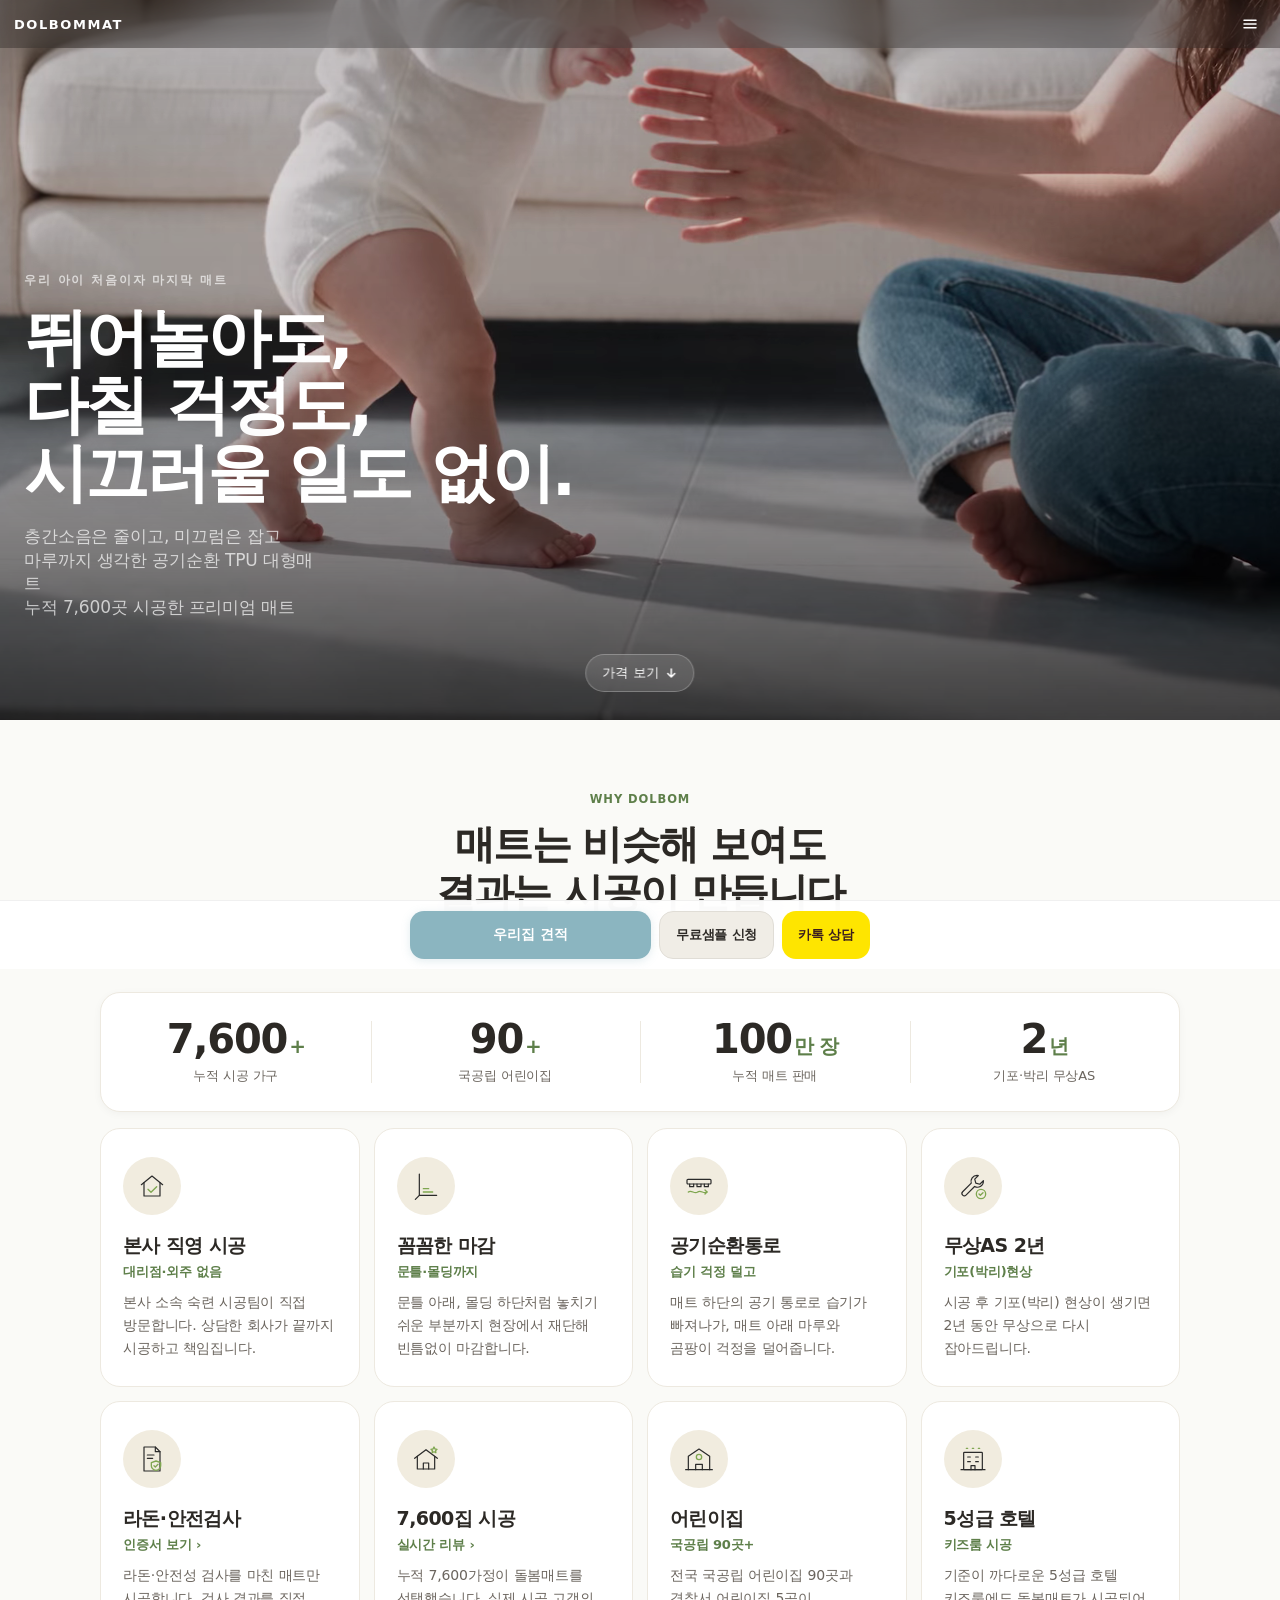
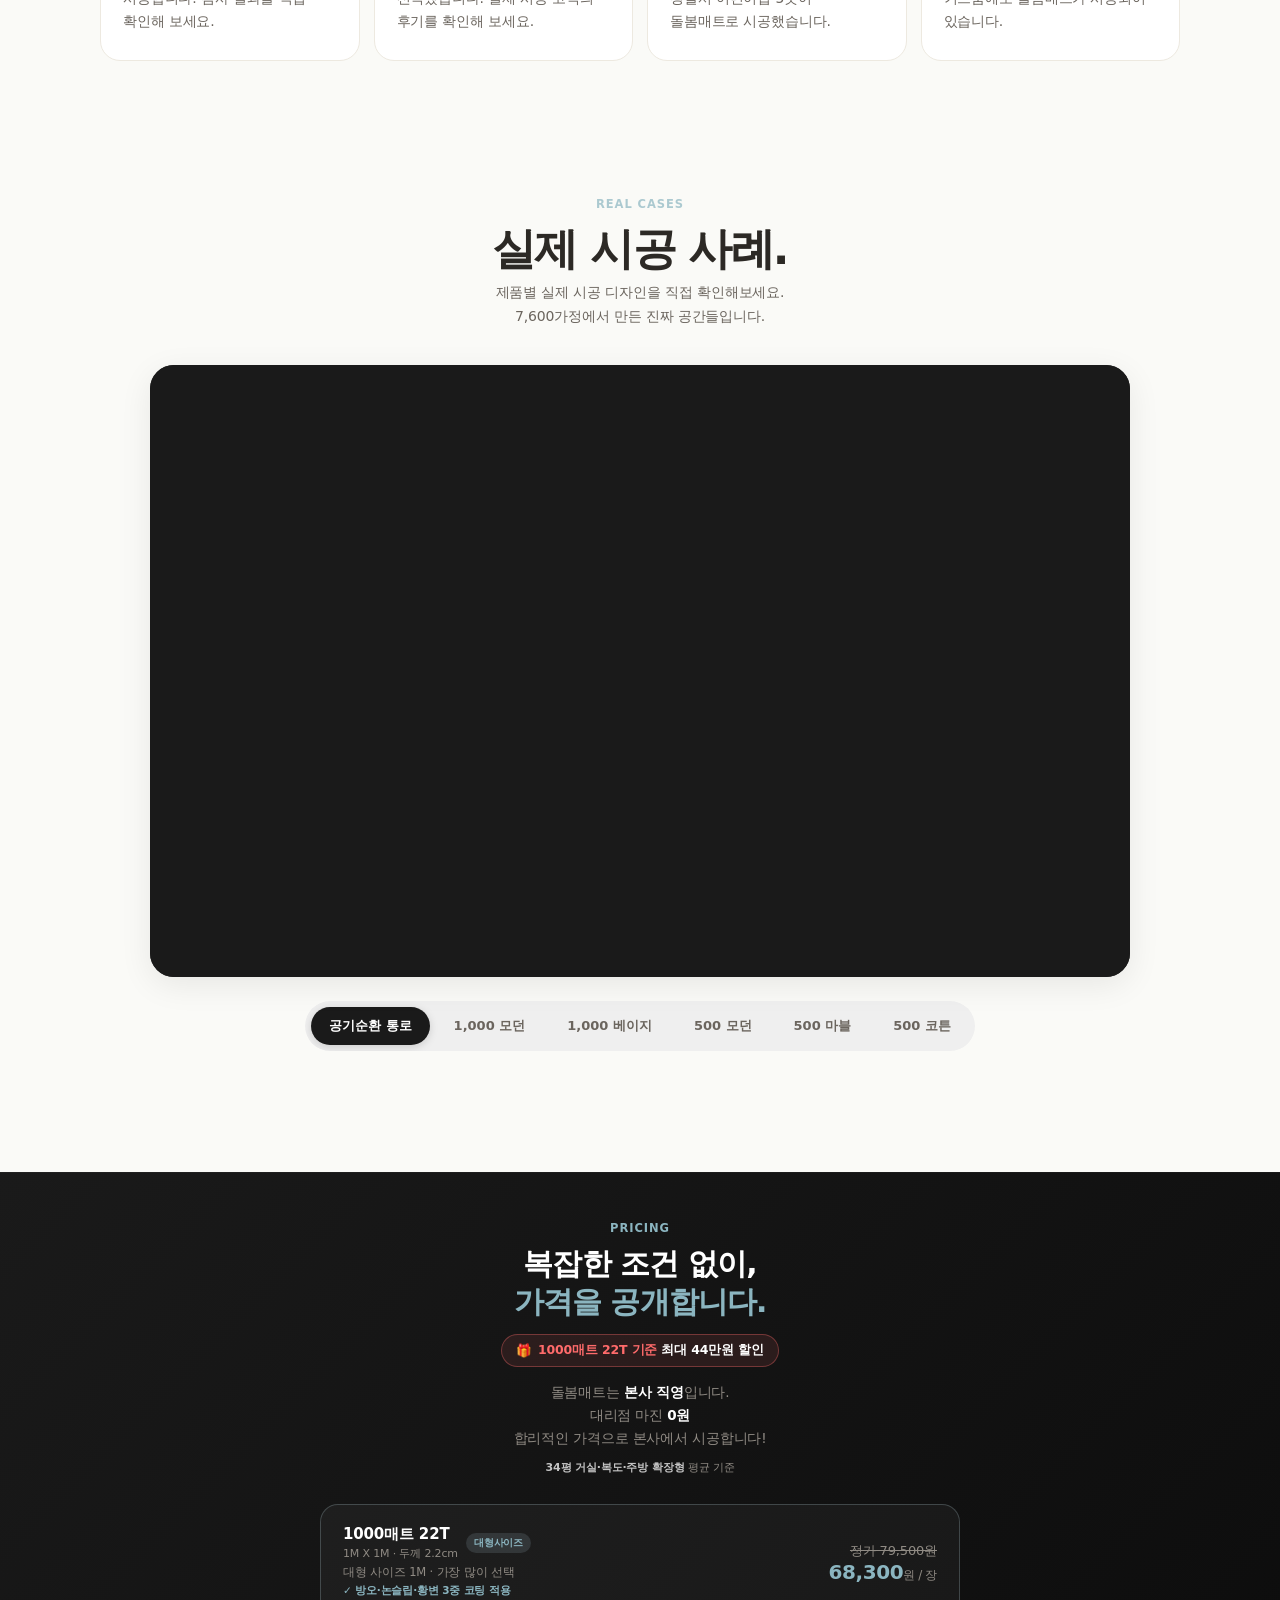
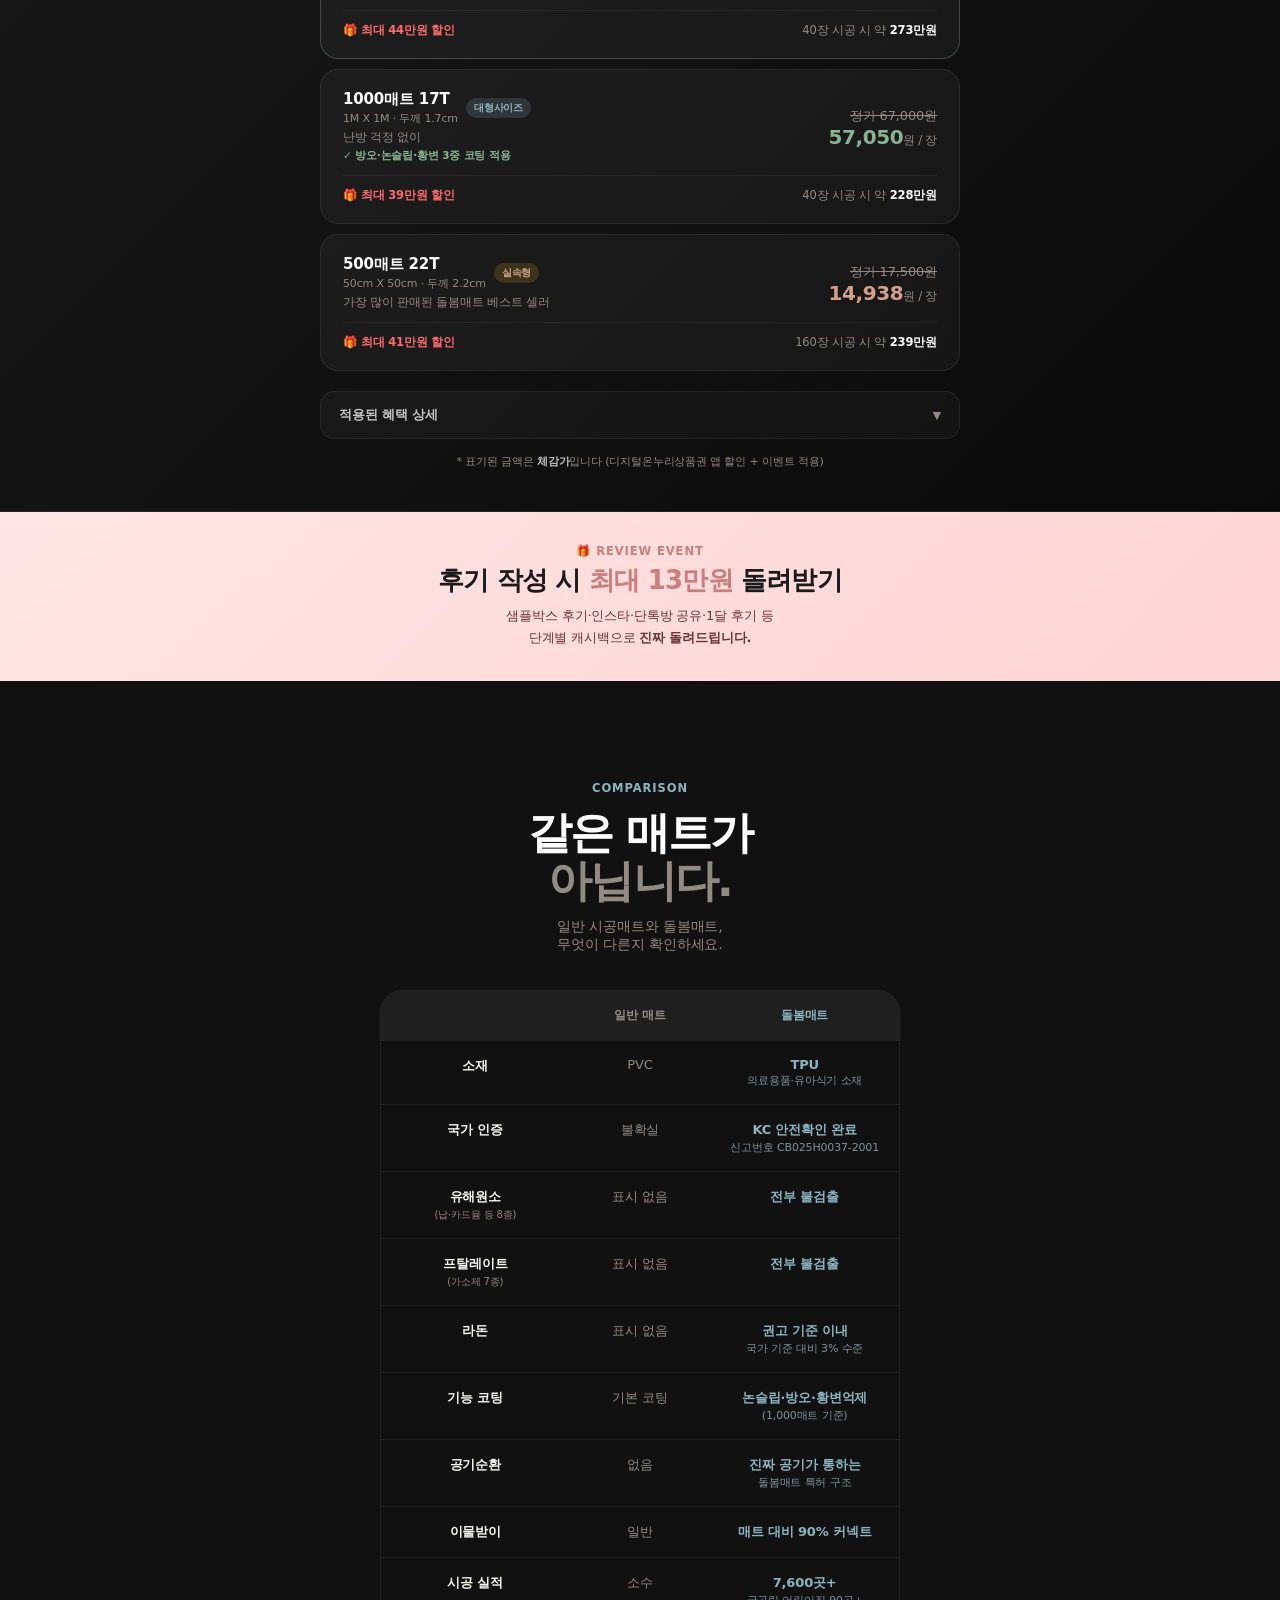
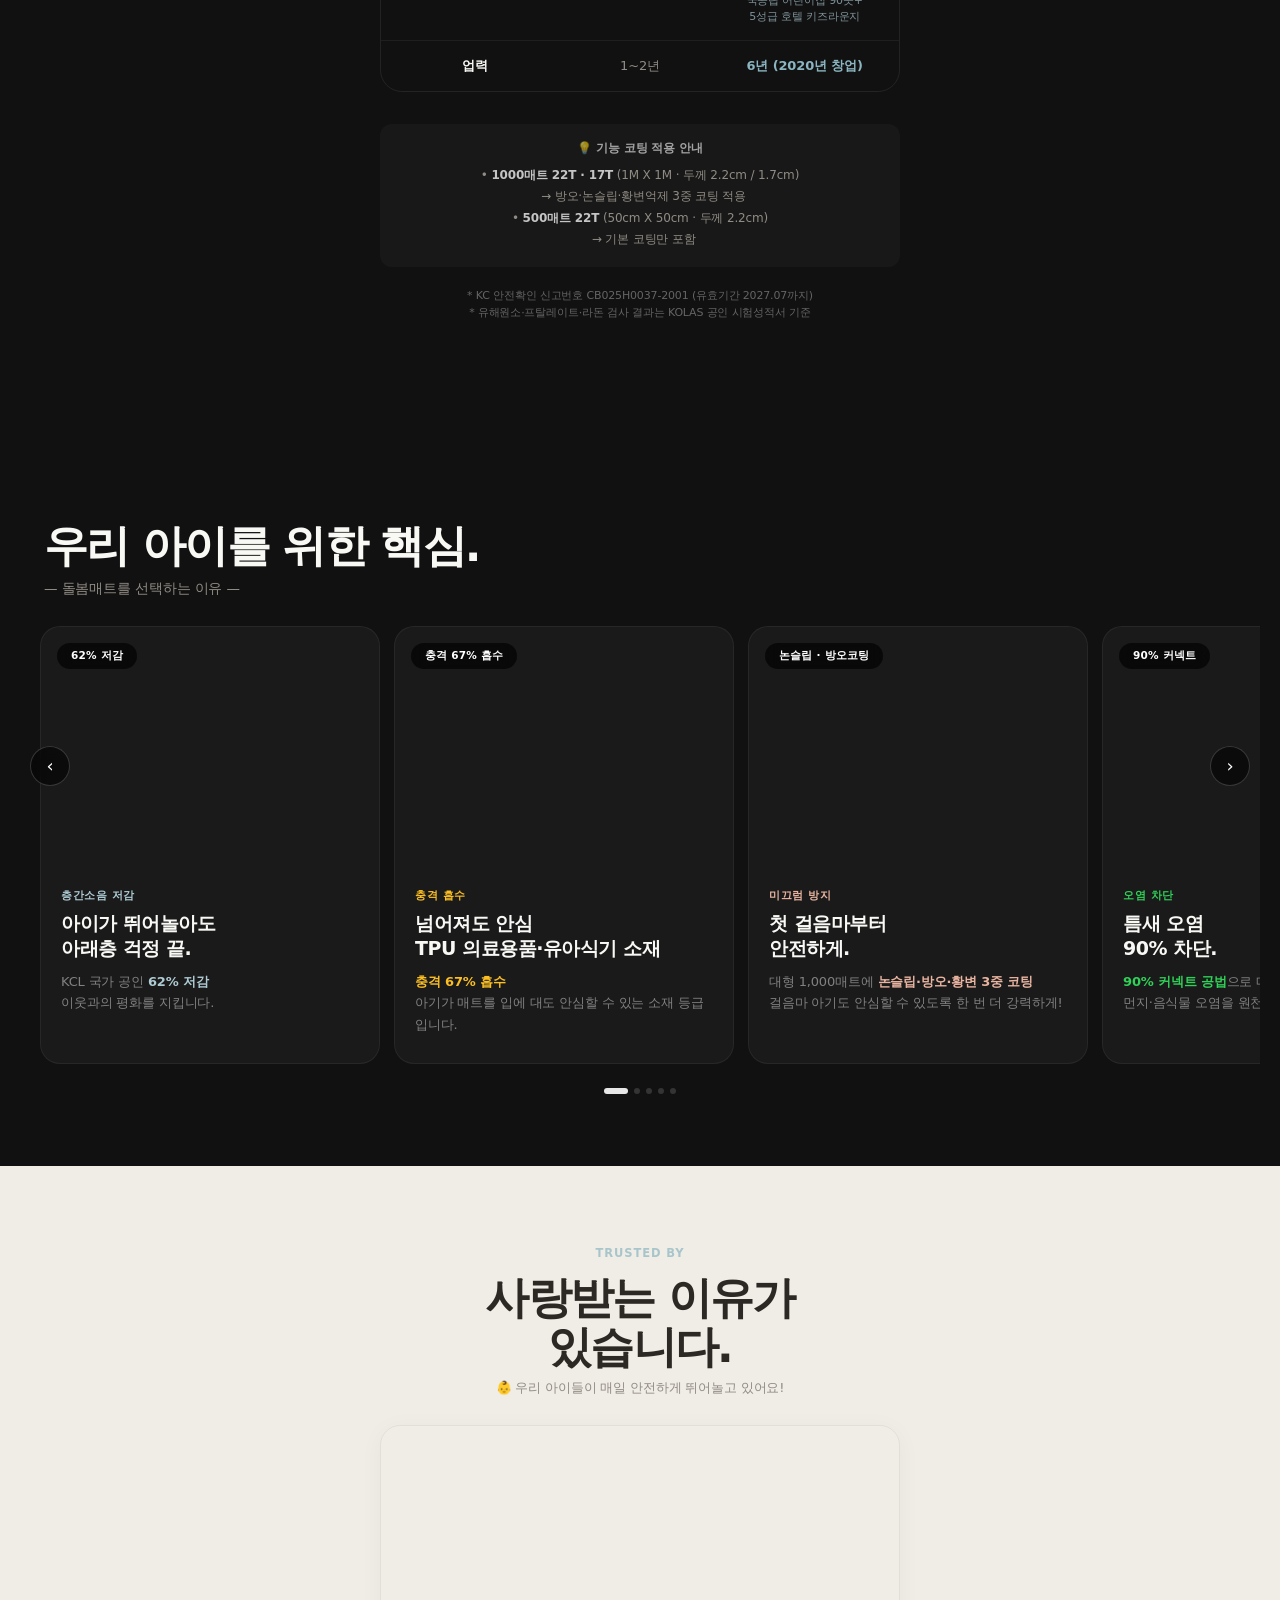
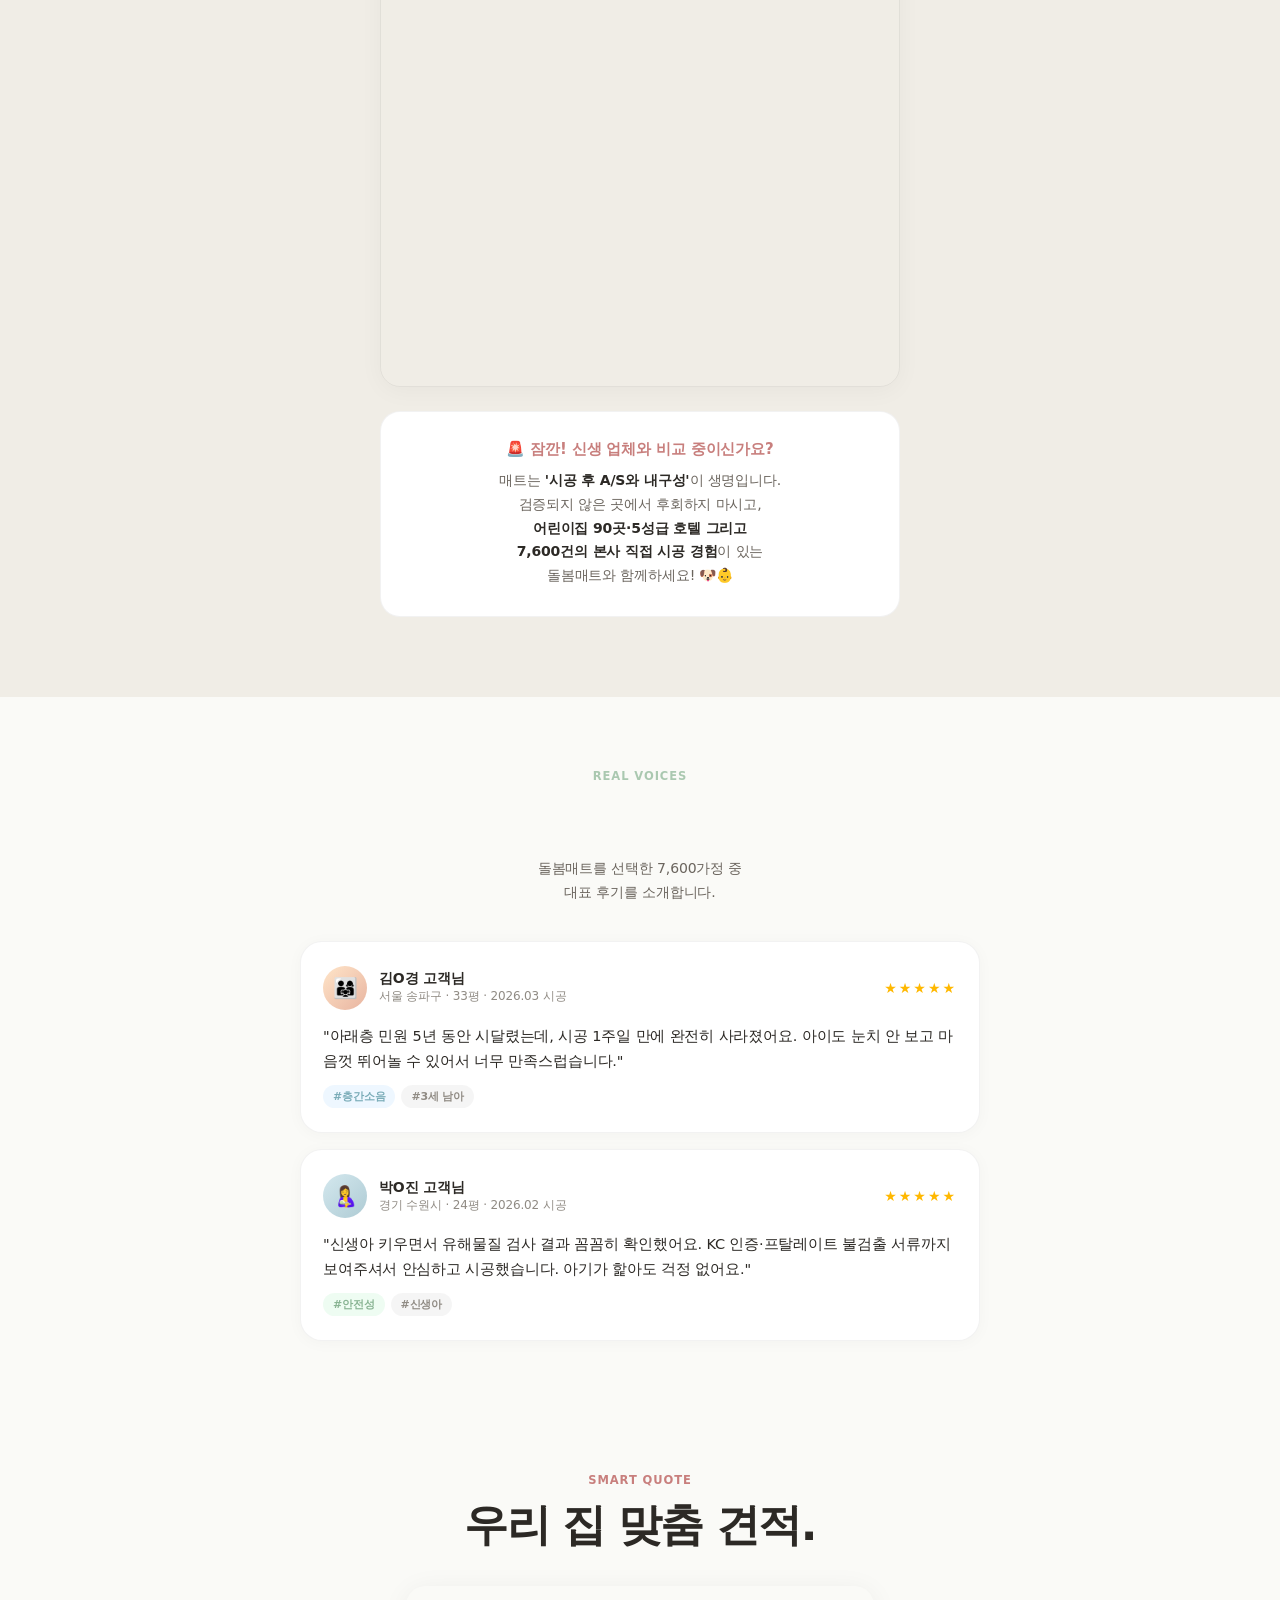
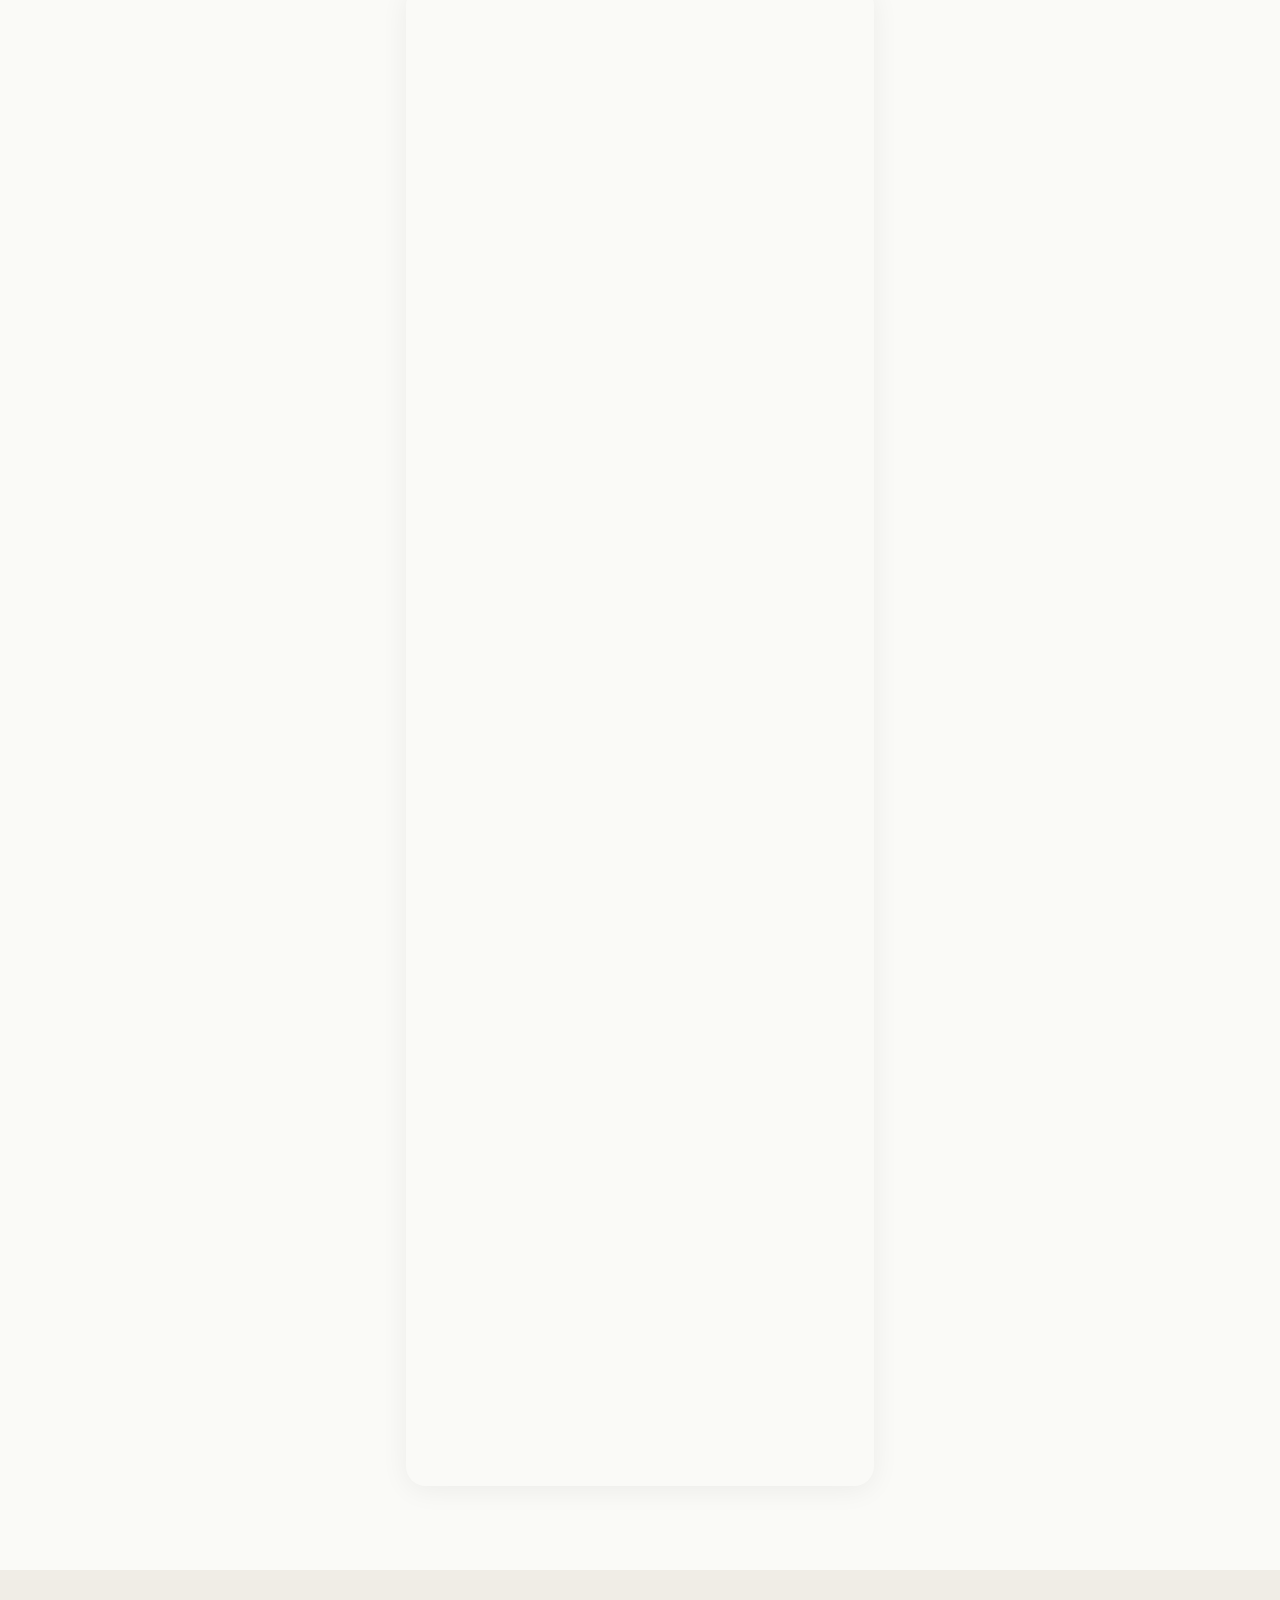
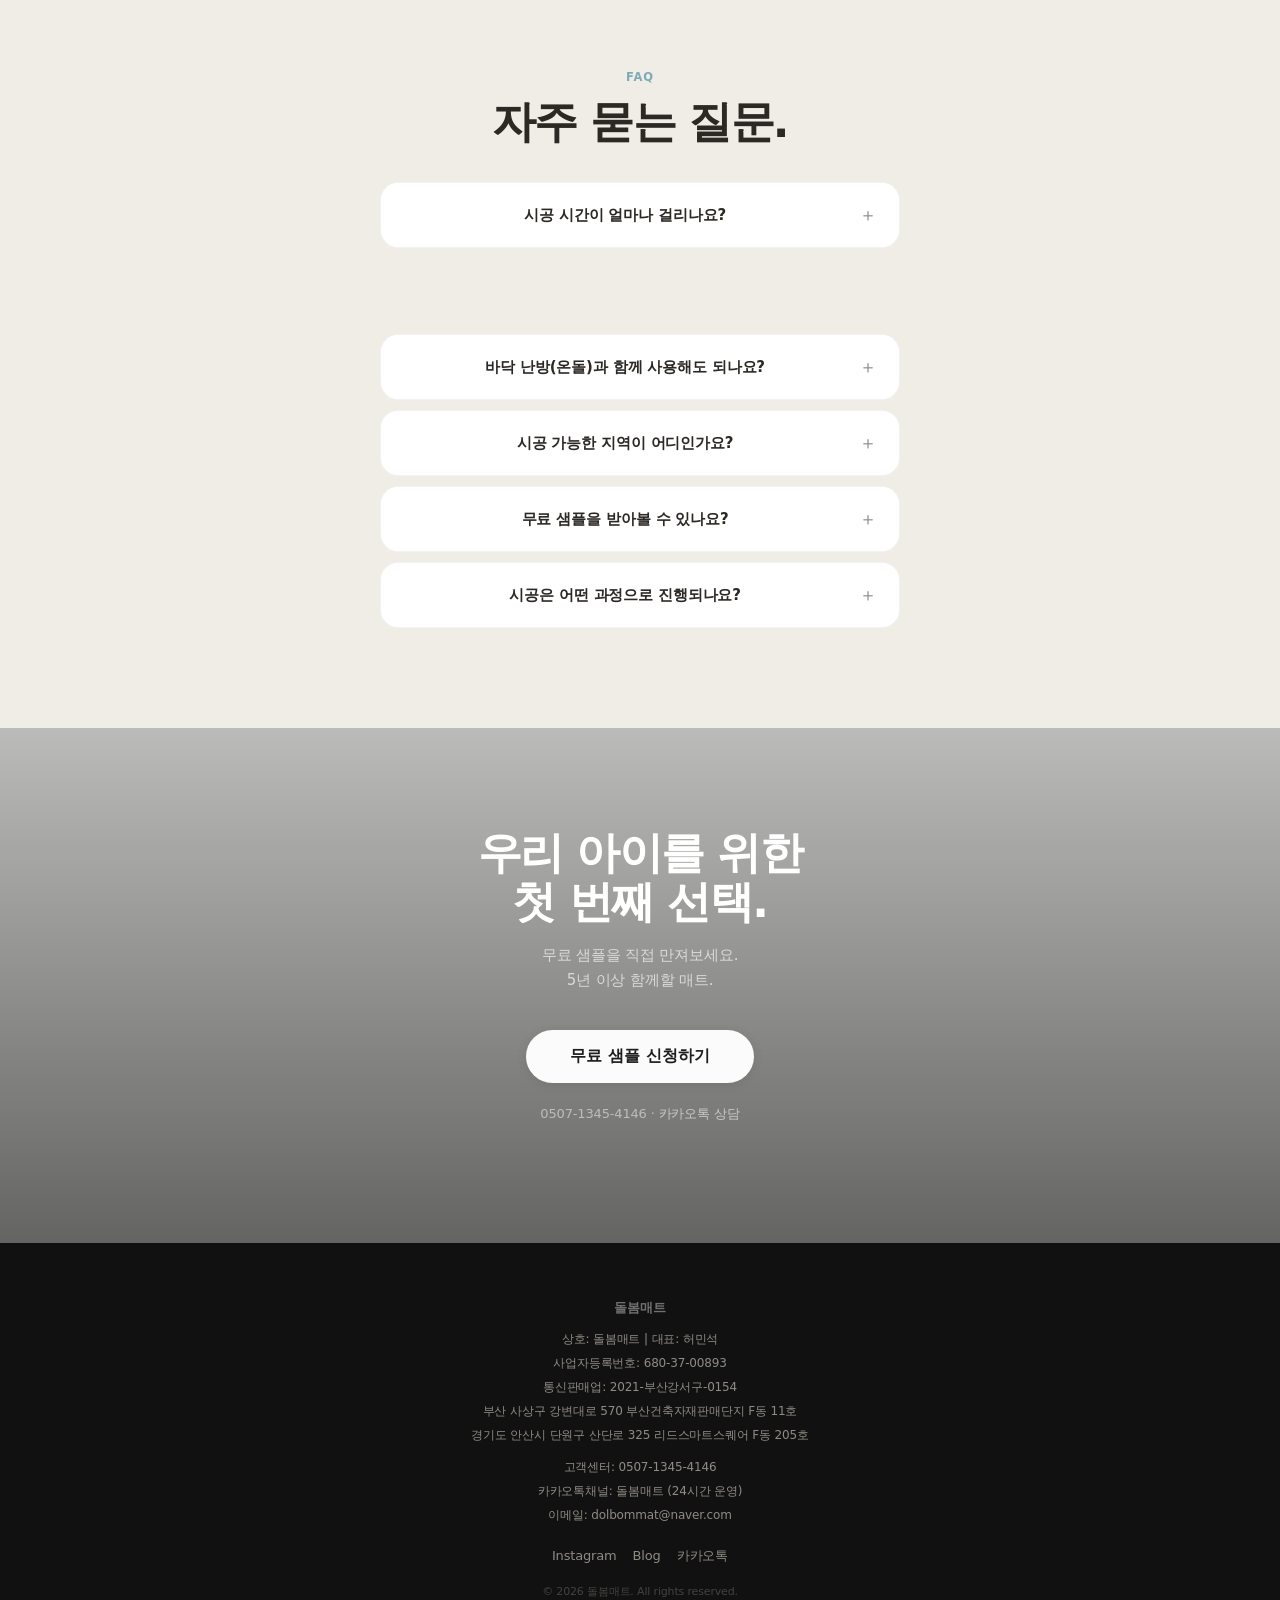
==== commit 8bd060aa: "홈페이지: 히어로 아래 선택 이유 섹션(숫자 4개 + 이유 8개, 모바일 아이콘형)" ====
--- a/index.html
+++ b/index.html
@@ -971,6 +971,138 @@
     <svg width="12" height="12" viewBox="0 0 12 12" fill="none" aria-hidden="true"><path d="M6 2v8m0 0L2.5 6.5M6 10l3.5-3.5" stroke="currentColor" stroke-width="1.5" stroke-linecap="round" stroke-linejoin="round"/></svg>
   </button>
 </section>
+
+<!-- ═══════════════════════════════════════
+     ✅ 선택 이유 (2026-11-26) · 히어로 영상 바로 아래
+     숫자 → 핵심 이유 4가지(설명 포함) → 인증·실적 칩
+═══════════════════════════════════════ -->
+<style>
+#whySection{background:var(--bg);padding:72px 20px 64px}
+.why-wrap{max-width:1080px;margin:0 auto}
+.why-head{text-align:center;max-width:560px;margin:0 auto}
+.why-head .section-label{color:#5E7F4A;opacity:1}
+.why-head h2{font-size:clamp(26px,6vw,40px);font-weight:760;letter-spacing:-0.04em;line-height:1.2;color:var(--text)}
+.why-head p{margin-top:12px;font-size:15px;color:var(--soft);line-height:1.6}
+.why-stats{display:grid;grid-template-columns:repeat(4,1fr);margin-top:40px;background:#fff;border:1px solid #EDE9E0;border-radius:var(--radius);box-shadow:var(--shadow-sm)}
+.why-stat{padding:26px 10px;text-align:center;position:relative}
+.why-stat+.why-stat::before{content:'';position:absolute;left:0;top:24%;bottom:24%;width:1px;background:#EDE9E0}
+.why-num{font-size:clamp(26px,4.4vw,40px);font-weight:800;letter-spacing:-0.03em;color:var(--text);line-height:1}
+.why-num small{font-size:.5em;font-weight:700;margin-left:2px;color:#5E7F4A}
+.why-lbl{margin-top:8px;font-size:13px;color:var(--soft);font-weight:500;word-break:keep-all}
+.why-cards{display:grid;grid-template-columns:repeat(4,1fr);gap:14px;margin-top:16px}
+.why-card{display:block;background:#fff;border:1px solid #EDE9E0;border-radius:var(--radius);padding:28px 22px 26px;text-decoration:none;color:inherit;transition:transform .3s var(--ease),box-shadow .3s var(--ease)}
+.why-card:hover{transform:translateY(-4px);box-shadow:var(--shadow-md)}
+.why-ic{width:58px;height:58px;border-radius:50%;background:#F1ECDF;display:flex;align-items:center;justify-content:center}
+.why-ic svg{width:32px;height:32px;fill:none;stroke:#2a2a2a;stroke-width:1.8;stroke-linecap:round;stroke-linejoin:round}
+.why-ic svg .g{stroke:#7FA650;stroke-width:2}
+.why-card h3{margin-top:18px;font-size:19px;font-weight:760;letter-spacing:-0.03em;color:var(--text)}
+.why-tag{margin-top:4px;font-size:13px;font-weight:700;color:#5E7F4A}
+.why-card p{margin-top:10px;font-size:14px;line-height:1.65;color:var(--soft);word-break:keep-all}
+@media (max-width:820px){
+  .why-cards{grid-template-columns:1fr 1fr}
+}
+/* 모바일: 숫자 박스는 유지, 이유는 동그라미 4×2 */
+@media (max-width:600px){
+  #whySection{padding:56px 16px 48px}
+  .why-stats{grid-template-columns:1fr 1fr;margin-top:28px}
+  .why-stat{padding:20px 8px}
+  .why-stat:nth-child(3)::before{display:none}
+  .why-stat:nth-child(n+3){border-top:1px solid #EDE9E0}
+  .why-cards{grid-template-columns:repeat(4,1fr);gap:22px 4px;margin-top:32px}
+  .why-card{background:none;border:none;padding:0;text-align:center;display:flex;flex-direction:column;align-items:center}
+  .why-card:hover{transform:none;box-shadow:none}
+  .why-ic{width:62px;height:62px}
+  .why-ic svg{width:34px;height:34px}
+  .why-card h3{margin-top:10px;font-size:13px;font-weight:700;letter-spacing:-0.02em;word-break:keep-all;line-height:1.3}
+  .why-tag{margin-top:2px;font-size:11.5px;font-weight:600;word-break:keep-all;line-height:1.3}
+  .why-card p{display:none}
+}
+@media (max-width:350px){.why-cards{grid-template-columns:repeat(2,1fr)}}
+</style>
+
+<section id="whySection">
+  <div class="why-wrap">
+    <div class="why-head fade-up">
+      <div class="section-label">Why Dolbom</div>
+      <h2>매트는 비슷해 보여도<br>결과는 시공이 만듭니다</h2>
+      <p>본사가 직접 시공하고, 시공한 만큼 책임집니다.</p>
+    </div>
+
+    <div class="why-stats fade-up">
+      <div class="why-stat"><div class="why-num"><span class="why-count" data-to="7600">7,600</span><small>+</small></div><div class="why-lbl">누적 시공 가구</div></div>
+      <div class="why-stat"><div class="why-num"><span class="why-count" data-to="90">90</span><small>+</small></div><div class="why-lbl">국공립 어린이집</div></div>
+      <div class="why-stat"><div class="why-num"><span class="why-count" data-to="100">100</span><small>만 장</small></div><div class="why-lbl">누적 매트 판매</div></div>
+      <div class="why-stat"><div class="why-num"><span class="why-count" data-to="2">2</span><small>년</small></div><div class="why-lbl">기포·박리 무상AS</div></div>
+    </div>
+
+    <div class="why-cards">
+      <div class="why-card fade-up delay-1">
+        <div class="why-ic"><svg viewBox="0 0 48 48"><path d="M8 22 24 9l16 13"/><path d="M12 19v20h24V19"/><path class="g" d="m18 29 4.5 4.5L31 25"/></svg></div>
+        <h3>본사 직영 시공</h3>
+        <div class="why-tag">대리점·외주 없음</div>
+        <p>본사 소속 숙련 시공팀이 직접 방문합니다. 상담한 회사가 끝까지 시공하고 책임집니다.</p>
+      </div>
+      <div class="why-card fade-up delay-2">
+        <div class="why-ic"><svg viewBox="0 0 48 48"><path d="M14 6v32h26"/><path d="M14 38 8 44"/><path class="g" d="M20 33h14M20 28h8"/></svg></div>
+        <h3>꼼꼼한 마감</h3>
+        <div class="why-tag">문틀·몰딩까지</div>
+        <p>문틀 아래, 몰딩 하단처럼 놓치기 쉬운 부분까지 현장에서 재단해 빈틈없이 마감합니다.</p>
+      </div>
+      <div class="why-card fade-up delay-3">
+        <div class="why-ic"><svg viewBox="0 0 48 48"><rect x="6" y="14" width="36" height="7" rx="1.5"/><path d="M10 21v4h6v-4M21 21v4h6v-4M32 21v4h6v-4"/><path class="g" d="M8 33c5-4 9 4 14 0s9 4 14 0"/><path class="g" d="m33 30 3 3-3 3"/></svg></div>
+        <h3>공기순환통로</h3>
+        <div class="why-tag">습기 걱정 덜고</div>
+        <p>매트 하단의 공기 통로로 습기가 빠져나가, 매트 아래 마루와 곰팡이 걱정을 덜어줍니다.</p>
+      </div>
+      <div class="why-card fade-up delay-4">
+        <div class="why-ic"><svg viewBox="0 0 48 48"><path d="M30 8a9 9 0 0 0-8.6 11.7L8.5 32.6a3.5 3.5 0 0 0 5 5l12.9-12.9A9 9 0 0 0 39.6 16l-5.4 5.4-6-1.6-1.6-6L32 8.4A9 9 0 0 0 30 8z"/><circle class="g" cx="36" cy="36" r="7"/><path class="g" d="m33 36 2 2 4-4"/></svg></div>
+        <h3>무상AS 2년</h3>
+        <div class="why-tag">기포(박리)현상</div>
+        <p>시공 후 기포(박리) 현상이 생기면 2년 동안 무상으로 다시 잡아드립니다.</p>
+      </div>
+      <a class="why-card fade-up delay-1" href="#" onclick="window.open('https://m.site.naver.com/1Ac41');return false;">
+        <div class="why-ic"><svg viewBox="0 0 48 48"><path d="M12 6h17l7 7v29H12z"/><path d="M29 6v7h7"/><path d="M17 18h10M17 23h8"/><path class="g" d="M30 27l7 2.5v4.5c0 3.5-3 6-7 7-4-1-7-3.5-7-7v-4.5z"/><path class="g" d="m27 34 2 2 4-4"/></svg></div>
+        <h3>라돈·안전검사</h3>
+        <div class="why-tag">인증서 보기 ›</div>
+        <p>라돈·안전성 검사를 마친 매트만 시공합니다. 검사 결과를 직접 확인해 보세요.</p>
+      </a>
+      <a class="why-card fade-up delay-2" href="#" onclick="window.open('https://m.site.naver.com/1AWJU');return false;">
+        <div class="why-ic"><svg viewBox="0 0 48 48"><path d="M7 23 24 10l17 13"/><path d="M11 20v19h26V20"/><path d="M20 39v-9h8v9"/><path class="g" d="M36 6l1.5 3 3 .5-2.2 2.1.5 3-2.8-1.5-2.8 1.5.5-3L31.5 9.5l3-.5z"/></svg></div>
+        <h3>7,600집 시공</h3>
+        <div class="why-tag">실시간 리뷰 ›</div>
+        <p>누적 7,600가정이 돌봄매트를 선택했습니다. 실제 시공 고객의 후기를 확인해 보세요.</p>
+      </a>
+      <div class="why-card fade-up delay-3">
+        <div class="why-ic"><svg viewBox="0 0 48 48"><path d="M8 40V20l16-11 16 11v20"/><path d="M4 40h40"/><path d="M19 40v-8h10v8"/><circle class="g" cx="24" cy="21" r="4"/></svg></div>
+        <h3>어린이집</h3>
+        <div class="why-tag">국공립 90곳+</div>
+        <p>전국 국공립 어린이집 90곳과 경찰서 어린이집 5곳이 돌봄매트로 시공했습니다.</p>
+      </div>
+      <div class="why-card fade-up delay-4">
+        <div class="why-ic"><svg viewBox="0 0 48 48"><rect x="10" y="14" width="28" height="26" rx="1"/><path d="M6 40h36"/><path d="M16 21h4M28 21h4M16 28h4M28 28h4M21 40v-6h6v6"/><path class="g" d="M14 8h2M23 8h2M32 8h2"/></svg></div>
+        <h3>5성급 호텔</h3>
+        <div class="why-tag">키즈룸 시공</div>
+        <p>기준이 까다로운 5성급 호텔 키즈룸에도 돌봄매트가 시공되어 있습니다.</p>
+      </div>
+    </div>
+  </div>
+</section>
+<script>
+(function(){
+  var els=document.querySelectorAll('#whySection .why-count');
+  if(!els.length||!('IntersectionObserver' in window)) return;
+  var io=new IntersectionObserver(function(es){
+    es.forEach(function(e){
+      if(!e.isIntersecting) return; io.unobserve(e.target);
+      var el=e.target,to=+el.dataset.to,t0=null,dur=1200;
+      function step(t){ if(!t0)t0=t; var k=Math.min(1,(t-t0)/dur); k=1-Math.pow(1-k,3);
+        el.textContent=Math.round(to*k).toLocaleString('ko-KR'); if(k<1) requestAnimationFrame(step); }
+      requestAnimationFrame(step);
+    });
+  },{threshold:.4});
+  els.forEach(function(el){ io.observe(el); });
+})();
+</script>
 
 <!-- ═══════════════════════════════════════
      💰 가격 공개 섹션 (업계 최초 시도)
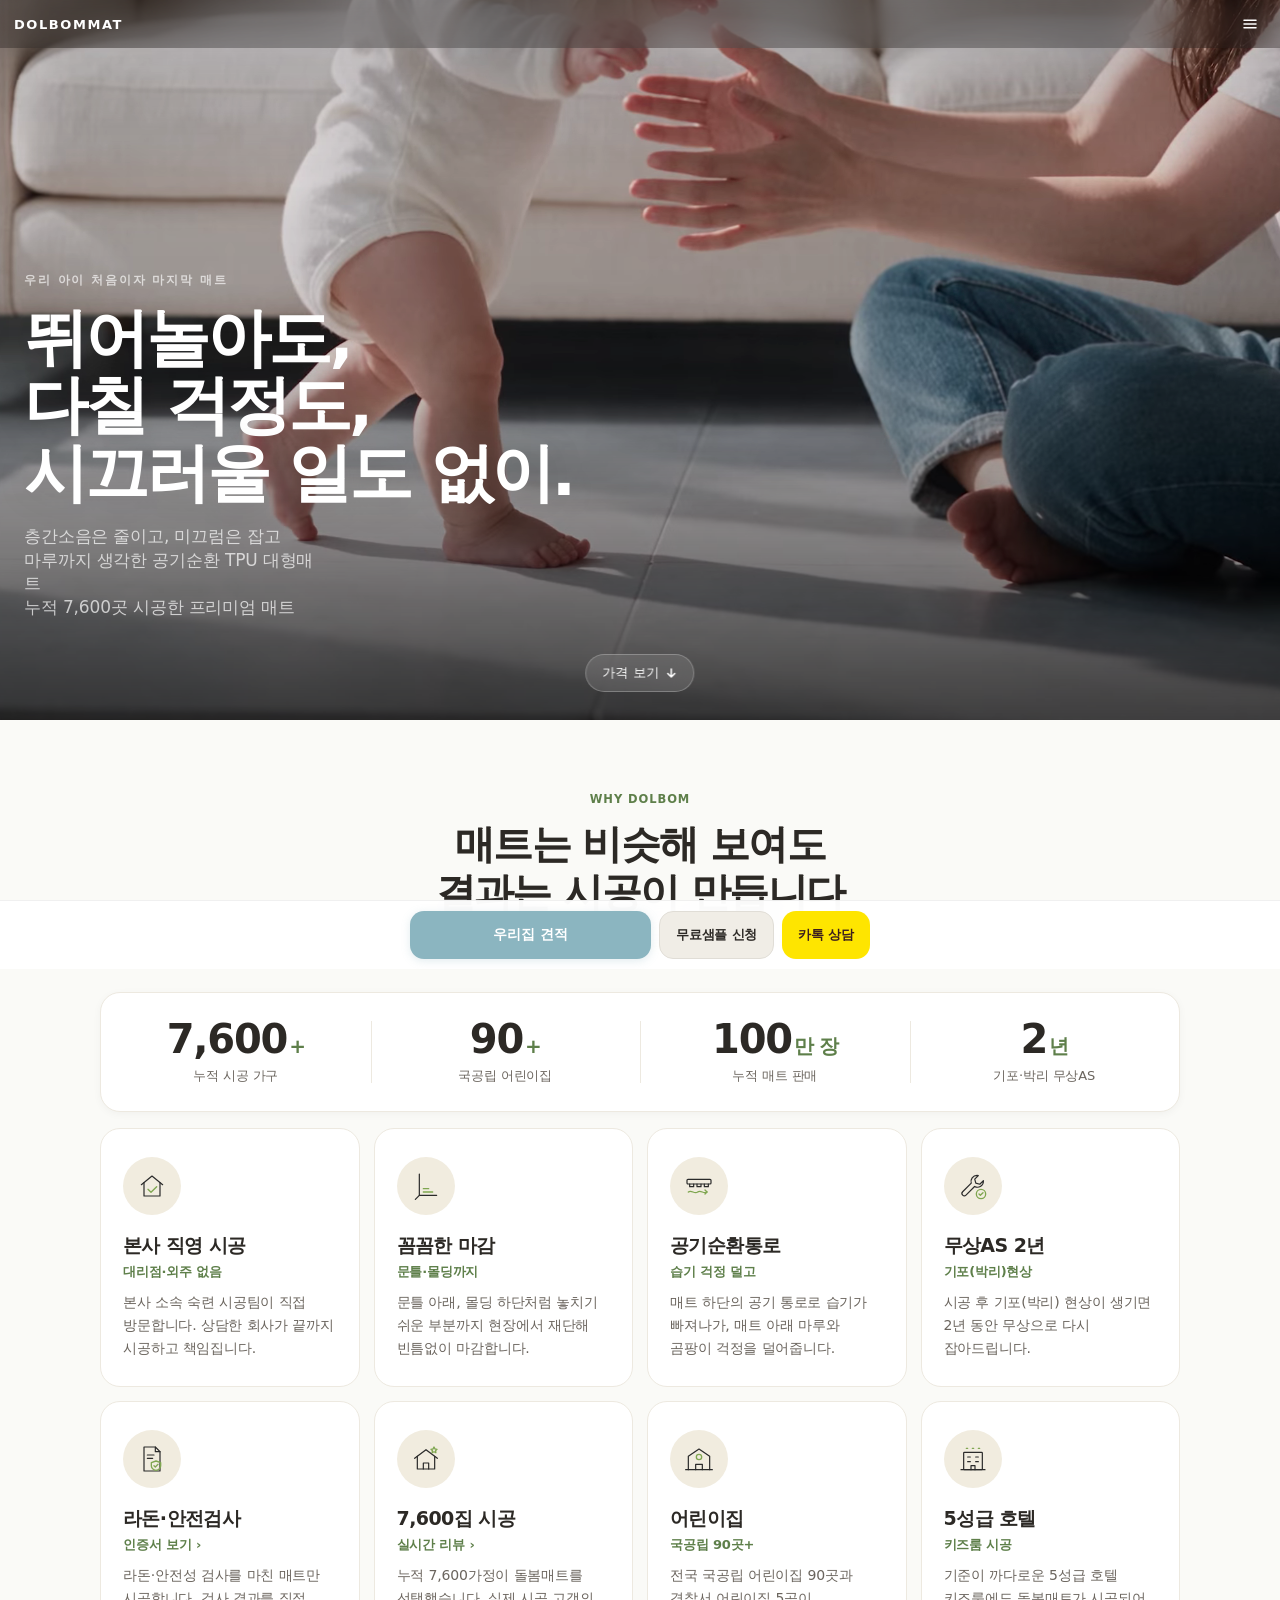
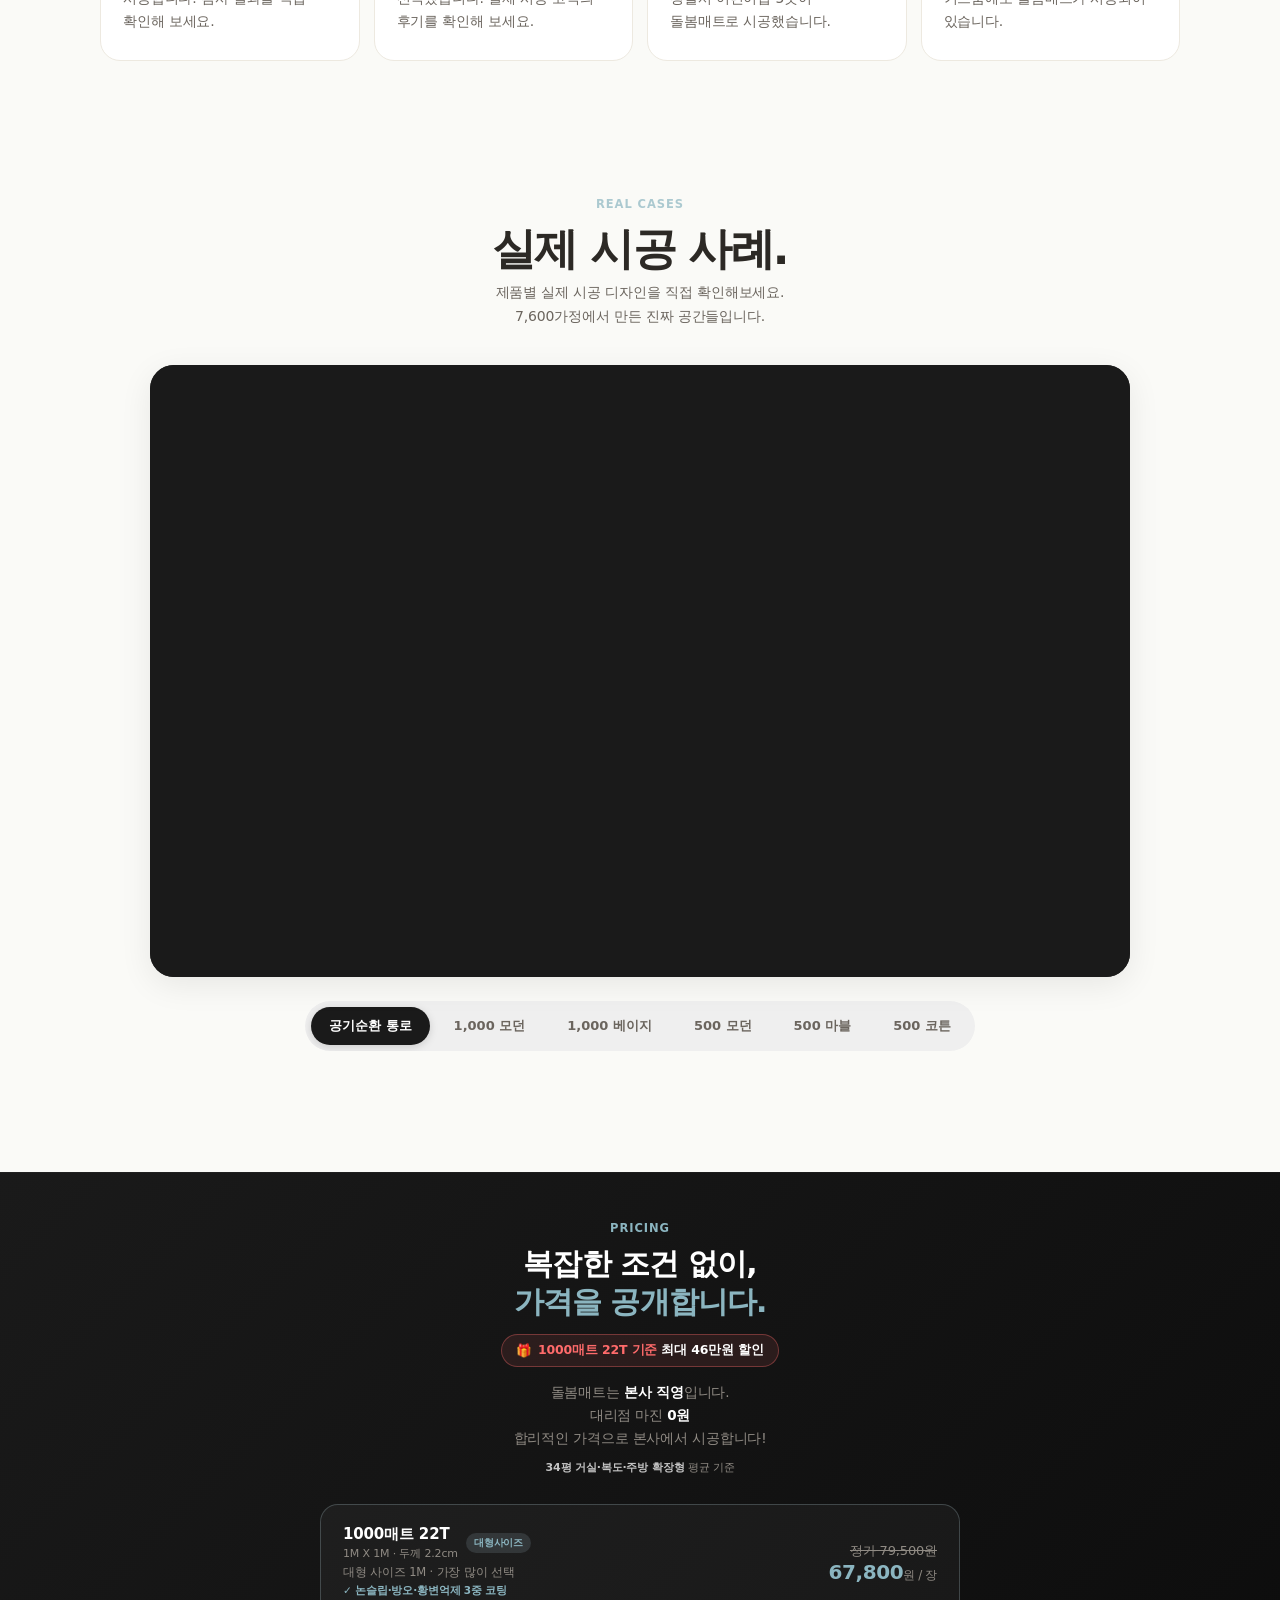
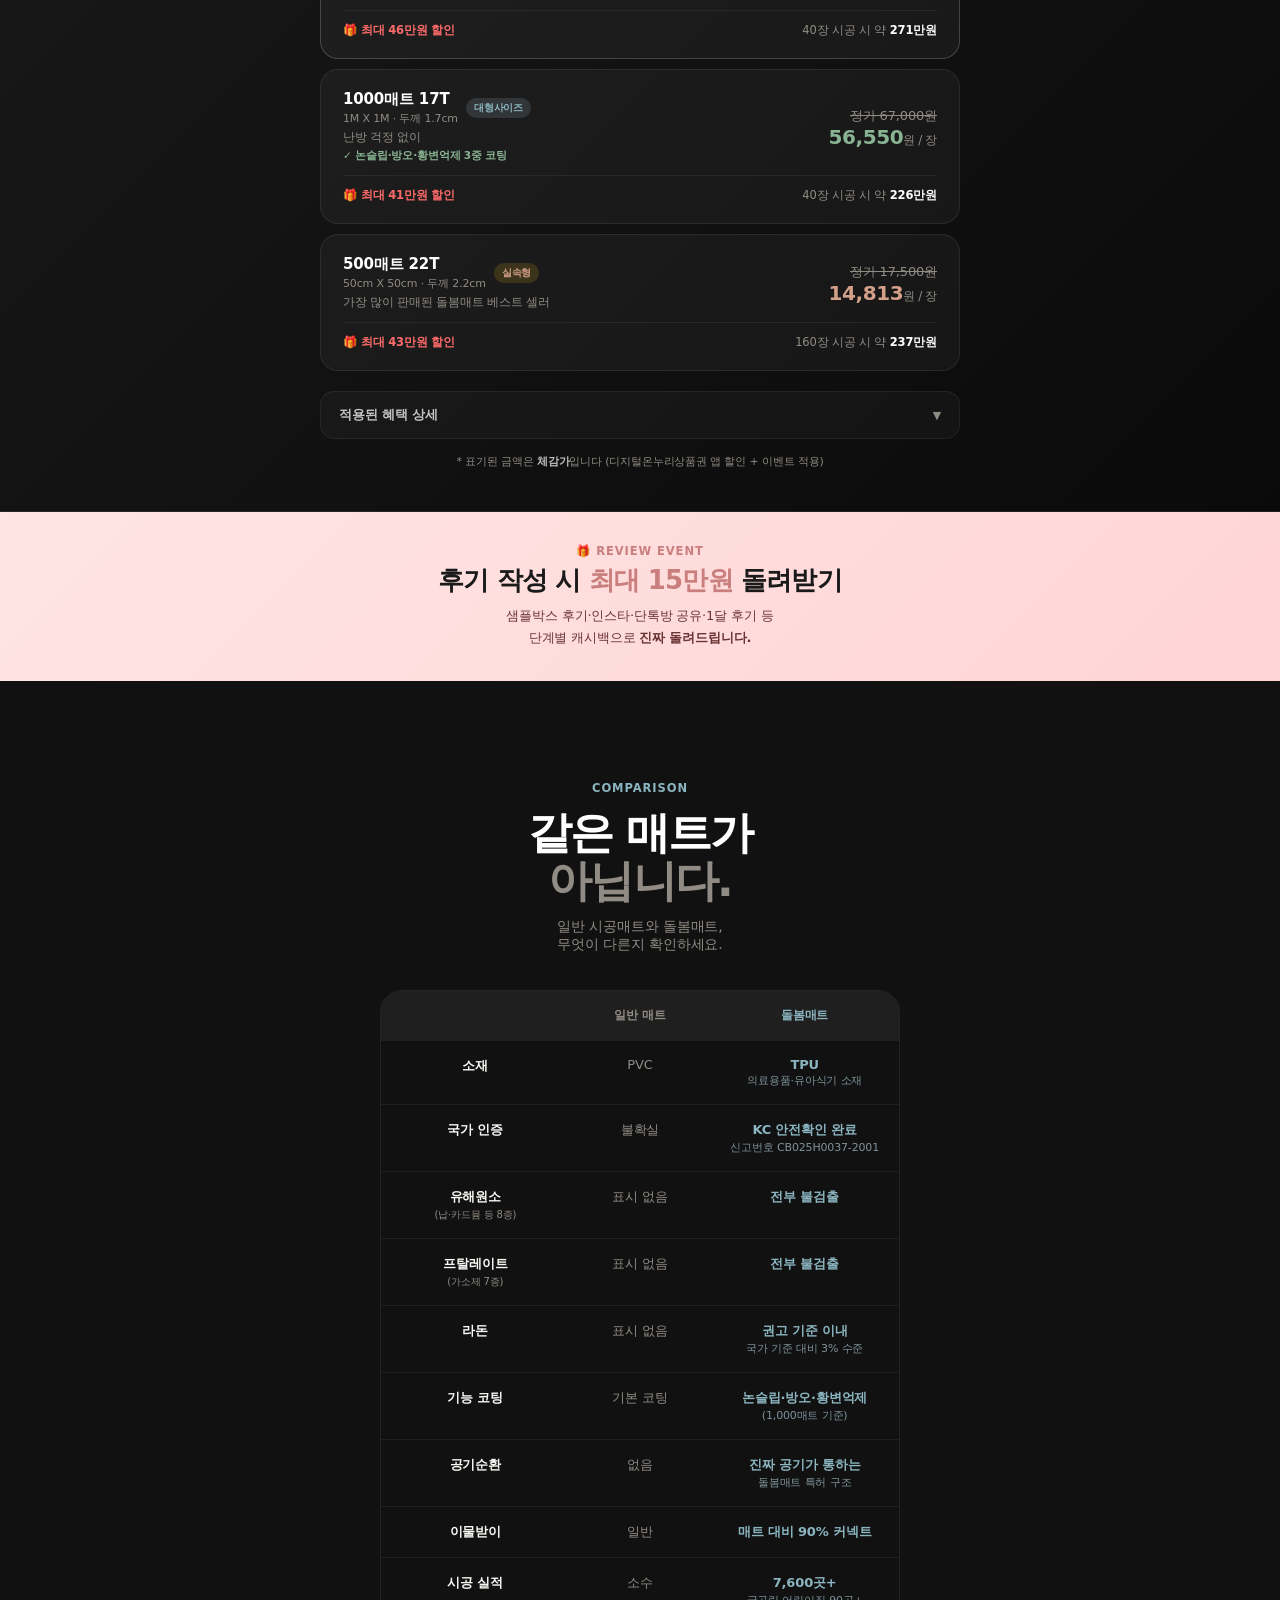
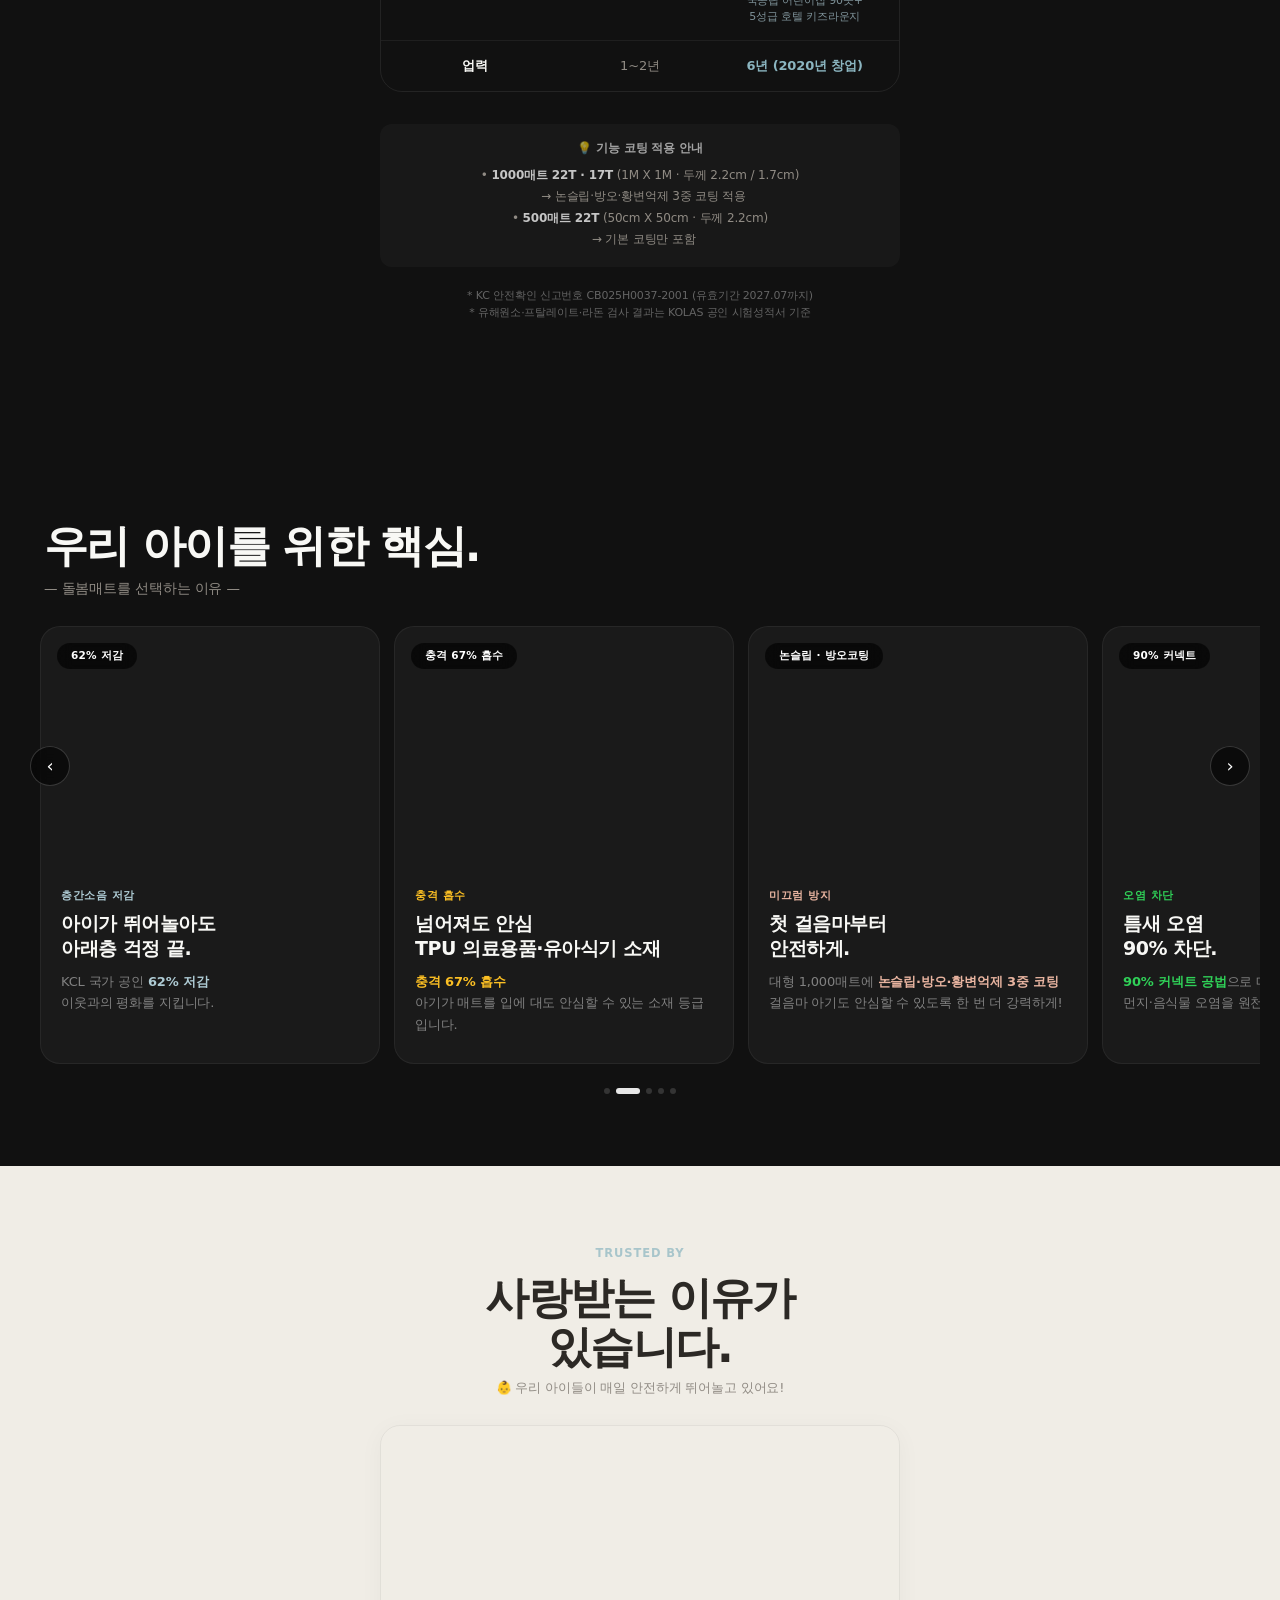
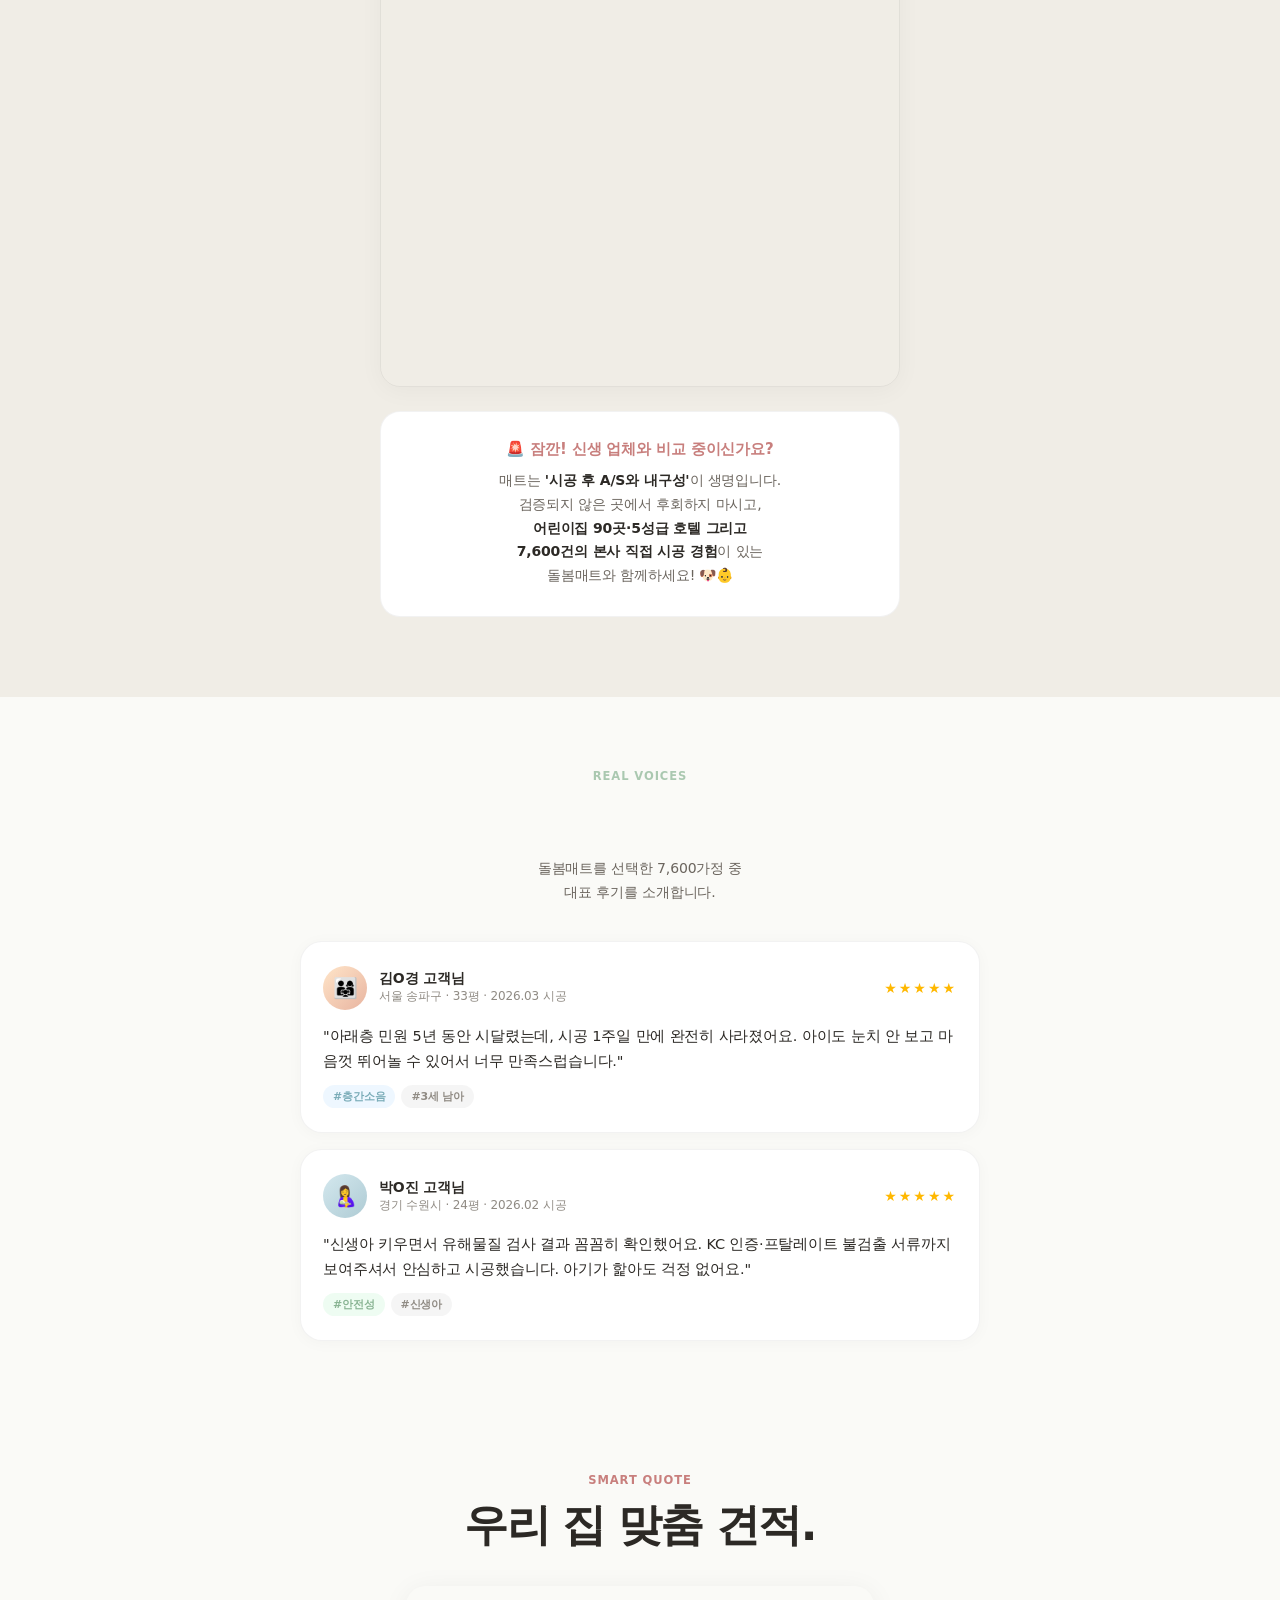
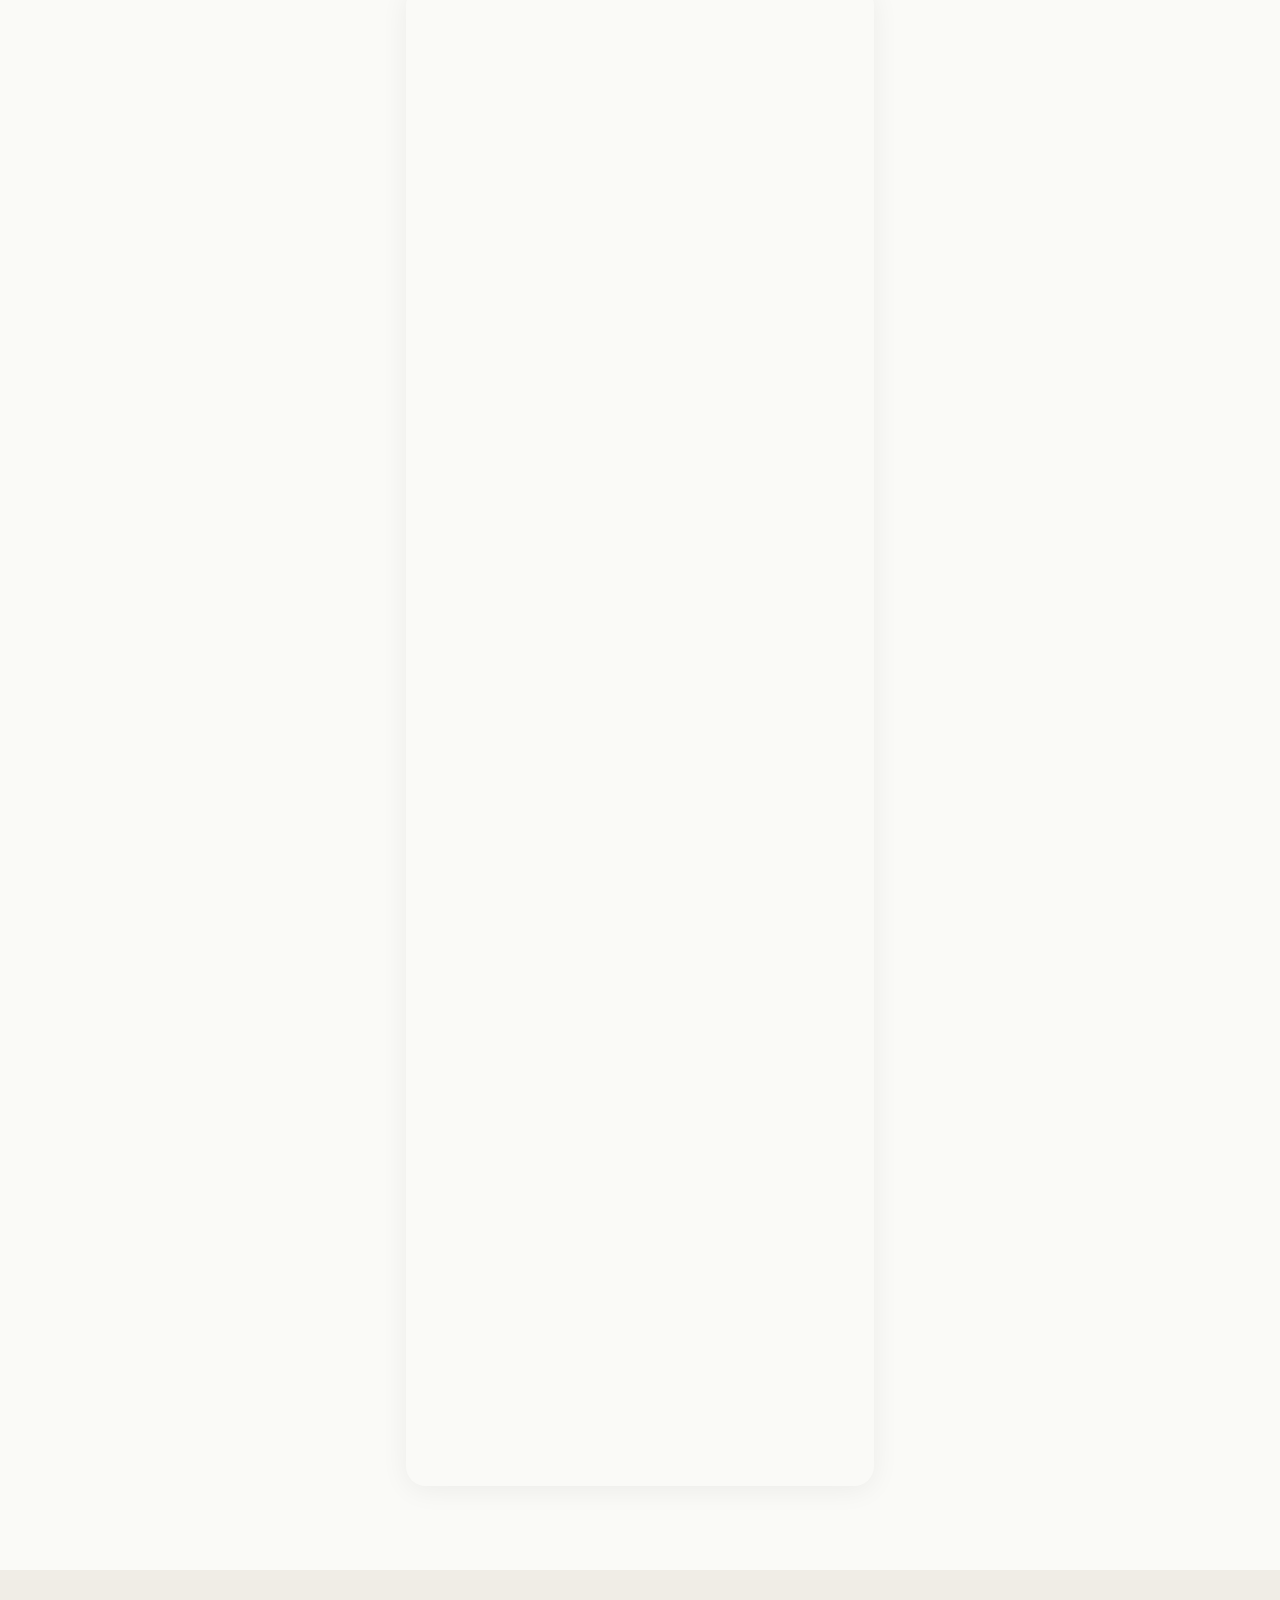
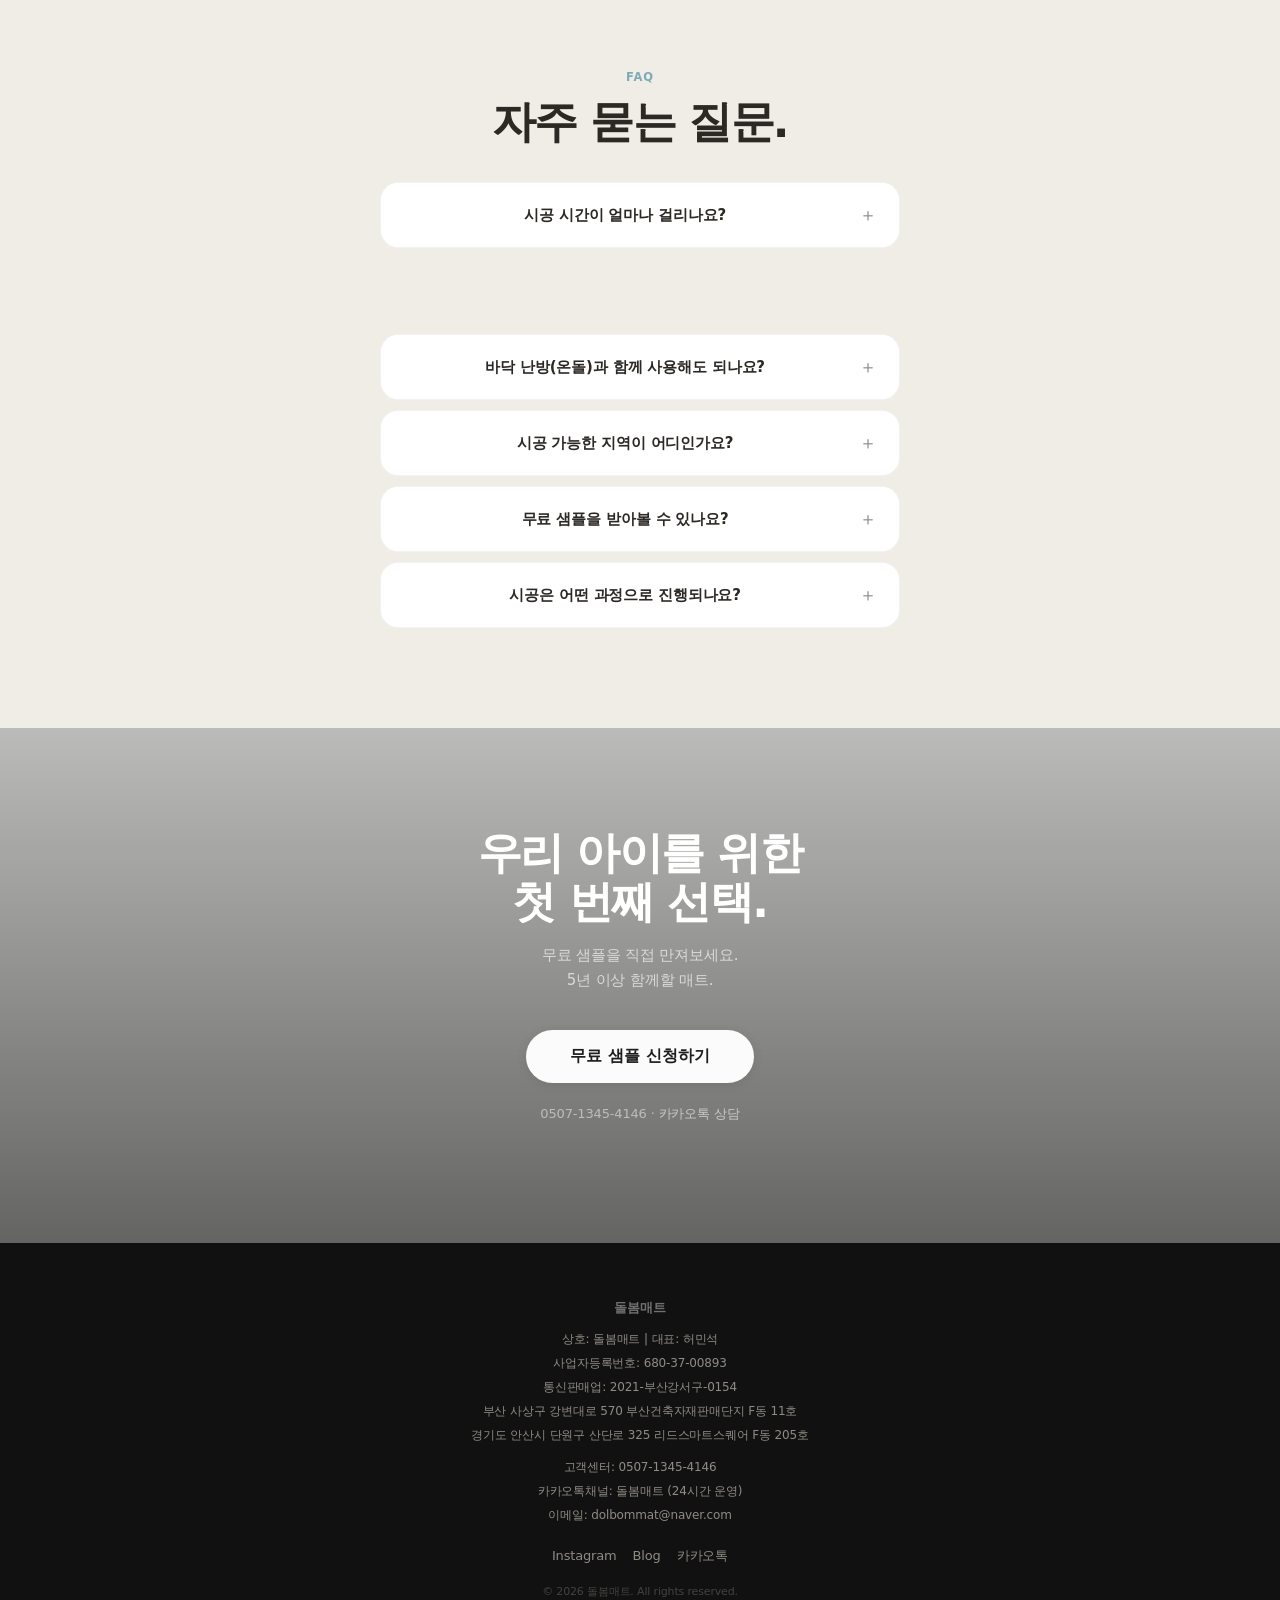
==== commit 0c993b0b: "후기 이벤트 최대 15만원 통일, 코팅 표기 통일(논슬립·방오·황변억제), 실시간 리뷰 맘스홀릭 링크" ====
--- a/index.html
+++ b/index.html
@@ -1066,7 +1066,7 @@
         <div class="why-tag">인증서 보기 ›</div>
         <p>라돈·안전성 검사를 마친 매트만 시공합니다. 검사 결과를 직접 확인해 보세요.</p>
       </a>
-      <a class="why-card fade-up delay-2" href="#" onclick="window.open('https://m.site.naver.com/1AWJU');return false;">
+      <a class="why-card fade-up delay-2" href="#" onclick="window.open('https://cafe.naver.com/f-e/cafes/10094499/menus/1064');return false;">
         <div class="why-ic"><svg viewBox="0 0 48 48"><path d="M7 23 24 10l17 13"/><path d="M11 20v19h26V20"/><path d="M20 39v-9h8v9"/><path class="g" d="M36 6l1.5 3 3 .5-2.2 2.1.5 3-2.8-1.5-2.8 1.5.5-3L31.5 9.5l3-.5z"/></svg></div>
         <h3>7,600집 시공</h3>
         <div class="why-tag">실시간 리뷰 ›</div>
@@ -1467,7 +1467,7 @@
       </h3>
       <div style="display:inline-flex;align-items:center;gap:6px;background:rgba(255,107,107,0.1);border:1px solid rgba(255,107,107,0.35);color:#FF6B6B;font-size:12.5px;font-weight:700;padding:7px 14px;border-radius:999px;margin-bottom:14px">
         <span>🎁</span>
-        <span>1000매트 22T 기준 <span style="color:#fff">최대 44만원 할인</span></span>
+        <span>1000매트 22T 기준 <span style="color:#fff">최대 46만원 할인</span></span>
       </div>
       <p style="font-size:13.5px;color:var(--muted);line-height:1.7">
         돌봄매트는 <strong style="color:#fff;font-weight:600">본사 직영</strong>입니다.<br>
@@ -1491,16 +1491,16 @@
               <span style="font-size:10px;font-weight:700;color:var(--accent);background:rgba(174,203,212,0.15);padding:3px 8px;border-radius:50px;white-space:nowrap">대형사이즈</span>
             </div>
             <p style="font-size:11.5px;color:var(--muted)">대형 사이즈 1M · 가장 많이 선택</p>
-            <p style="font-size:10.5px;color:var(--accent);font-weight:600;margin-top:4px">✓ 방오·논슬립·황변 3중 코팅 적용</p>
+            <p style="font-size:10.5px;color:var(--accent);font-weight:600;margin-top:4px">✓ 논슬립·방오·황변억제 3중 코팅</p>
           </div>
           <div style="text-align:right">
             <p style="font-size:13px;color:var(--muted);text-decoration:line-through;margin-bottom:2px">정가 79,500원</p>
-            <p style="font-size:20px;font-weight:800;color:var(--accent);letter-spacing:-0.02em;line-height:1">68,300<span style="font-size:12px;color:var(--muted);font-weight:500">원 / 장</span></p>
+            <p style="font-size:20px;font-weight:800;color:var(--accent);letter-spacing:-0.02em;line-height:1">67,800<span style="font-size:12px;color:var(--muted);font-weight:500">원 / 장</span></p>
           </div>
         </div>
         <div style="display:flex;justify-content:space-between;align-items:center;margin-top:12px;padding-top:12px;border-top:1px solid rgba(255,255,255,0.06);font-size:11.5px">
-          <span style="color:#FF6B6B;font-weight:700">🎁 최대 44만원 할인</span>
-          <span style="color:var(--muted)">40장 시공 시 약 <strong style="color:#fff;font-weight:700">273만원</strong></span>
+          <span style="color:#FF6B6B;font-weight:700">🎁 최대 46만원 할인</span>
+          <span style="color:var(--muted)">40장 시공 시 약 <strong style="color:#fff;font-weight:700">271만원</strong></span>
         </div>
       </div>
 
@@ -1514,16 +1514,16 @@
             </div>
             <!--PET-PAUSE <p style="font-size:11.5px;color:var(--muted)">난방 걱정 없이 · 애견 가정 추천</p> PET-PAUSE-->
             <p style="font-size:11.5px;color:var(--muted)">난방 걱정 없이</p><!--PET-TEMP-->
-            <p style="font-size:10.5px;color:var(--green);font-weight:600;margin-top:4px">✓ 방오·논슬립·황변 3중 코팅 적용</p>
+            <p style="font-size:10.5px;color:var(--green);font-weight:600;margin-top:4px">✓ 논슬립·방오·황변억제 3중 코팅</p>
           </div>
           <div style="text-align:right">
             <p style="font-size:13px;color:var(--muted);text-decoration:line-through;margin-bottom:2px">정가 67,000원</p>
-            <p style="font-size:20px;font-weight:800;color:var(--green);letter-spacing:-0.02em;line-height:1">57,050<span style="font-size:12px;color:var(--muted);font-weight:500">원 / 장</span></p>
+            <p style="font-size:20px;font-weight:800;color:var(--green);letter-spacing:-0.02em;line-height:1">56,550<span style="font-size:12px;color:var(--muted);font-weight:500">원 / 장</span></p>
           </div>
         </div>
         <div style="display:flex;justify-content:space-between;align-items:center;margin-top:12px;padding-top:12px;border-top:1px solid rgba(255,255,255,0.06);font-size:11.5px">
-          <span style="color:#FF6B6B;font-weight:700">🎁 최대 39만원 할인</span>
-          <span style="color:var(--muted)">40장 시공 시 약 <strong style="color:#fff;font-weight:700">228만원</strong></span>
+          <span style="color:#FF6B6B;font-weight:700">🎁 최대 41만원 할인</span>
+          <span style="color:var(--muted)">40장 시공 시 약 <strong style="color:#fff;font-weight:700">226만원</strong></span>
         </div>
       </div>
 
@@ -1539,12 +1539,12 @@
           </div>
           <div style="text-align:right">
             <p style="font-size:13px;color:var(--muted);text-decoration:line-through;margin-bottom:2px">정가 17,500원</p>
-            <p style="font-size:20px;font-weight:800;color:var(--gold);letter-spacing:-0.02em;line-height:1">14,938<span style="font-size:12px;color:var(--muted);font-weight:500">원 / 장</span></p>
+            <p style="font-size:20px;font-weight:800;color:var(--gold);letter-spacing:-0.02em;line-height:1">14,813<span style="font-size:12px;color:var(--muted);font-weight:500">원 / 장</span></p>
           </div>
         </div>
         <div style="display:flex;justify-content:space-between;align-items:center;margin-top:12px;padding-top:12px;border-top:1px solid rgba(255,255,255,0.06);font-size:11.5px">
-          <span style="color:#FF6B6B;font-weight:700">🎁 최대 41만원 할인</span>
-          <span style="color:var(--muted)">160장 시공 시 약 <strong style="color:#fff;font-weight:700">239만원</strong></span>
+          <span style="color:#FF6B6B;font-weight:700">🎁 최대 43만원 할인</span>
+          <span style="color:var(--muted)">160장 시공 시 약 <strong style="color:#fff;font-weight:700">237만원</strong></span>
         </div>
       </div>
 
@@ -1595,46 +1595,99 @@
             <div style="flex-shrink:0;width:22px;height:22px;border-radius:6px;background:rgba(48,209,88,0.15);color:var(--green);display:flex;align-items:center;justify-content:center;font-size:12px;font-weight:700;margin-top:1px">✓</div>
             <div style="flex:1">
               <p style="font-size:13px;font-weight:700;color:#fff;margin-bottom:2px">후기 이벤트 (원하는 만큼 작성)</p>
-              <p style="font-size:11.5px;color:var(--muted);line-height:1.5;margin-bottom:3px">최대 100,000원 캐시백</p>
-              <p style="font-size:13px;color:#FF6B6B;font-weight:700;margin-bottom:10px">-100,000원</p>
-
-              <!-- 후기 항목 상세 -->
+              <p style="font-size:11.5px;color:var(--muted);line-height:1.5;margin-bottom:3px">최대 120,000원 캐시백</p>
+              <p style="font-size:13px;color:#FF6B6B;font-weight:700;margin-bottom:10px">-120,000원</p>
+
+              <!-- 후기 항목 상세 · 후기 이벤트 페이지(review-event.html) 보상표와 같은 값. 12/1부터는 새 보상표로 자동 전환 -->
               <div style="background:rgba(255,255,255,0.03);border-radius:10px;padding:12px 14px">
                 <div style="display:flex;flex-direction:column;gap:7px;font-size:11.5px">
-                  <div style="display:flex;justify-content:space-between;align-items:center">
-                    <span style="color:var(--muted)">단지 단톡방 업로드</span>
-                    <span style="color:#FF6B6B;font-weight:700">+10,000원</span>
+                  <div data-rv-plan="1" style="display:flex;flex-direction:column;gap:7px">
+                    <div style="display:flex;justify-content:space-between;align-items:center">
+                      <span style="color:var(--muted)">단지 단톡방 업로드</span>
+                      <span style="color:#FF6B6B;font-weight:700">+10,000원</span>
+                    </div>
+                    <div style="display:flex;justify-content:space-between;align-items:center">
+                      <span style="color:var(--muted)">시공 당일 후기 ①</span>
+                      <span style="color:#FF6B6B;font-weight:700">+20,000원</span>
+                    </div>
+                    <div style="display:flex;justify-content:space-between;align-items:center">
+                      <span style="color:var(--muted)">시공 당일 후기 ②</span>
+                      <span style="color:#FF6B6B;font-weight:700">+20,000원</span>
+                    </div>
+                    <div style="display:flex;justify-content:space-between;align-items:center">
+                      <span style="color:var(--muted)">인스타그램 후기</span>
+                      <span style="color:#FF6B6B;font-weight:700">+10,000원</span>
+                    </div>
+                    <div style="display:flex;justify-content:space-between;align-items:center">
+                      <span style="color:var(--muted)">쓰레드 후기</span>
+                      <span style="color:#FF6B6B;font-weight:700">+10,000원</span>
+                    </div>
+                    <div style="display:flex;justify-content:space-between;align-items:center">
+                      <span style="color:var(--muted)">마미톡 후기</span>
+                      <span style="color:#FF6B6B;font-weight:700">+10,000원</span>
+                    </div>
+                    <div style="display:flex;justify-content:space-between;align-items:center">
+                      <span style="color:var(--muted)">블로그 비교 후기 <span style="font-size:10px;opacity:.8">(글 5개 이상)</span></span>
+                      <span style="color:#FF6B6B;font-weight:700">+20,000원</span>
+                    </div>
+                    <div style="display:flex;justify-content:space-between;align-items:center">
+                      <span style="color:var(--muted)">한 달 후 후기</span>
+                      <span style="color:#FF6B6B;font-weight:700">+20,000원</span>
+                    </div>
                   </div>
-                  <div style="display:flex;justify-content:space-between;align-items:center">
-                    <span style="color:var(--muted)">시공 당일 후기 ①</span>
-                    <span style="color:#FF6B6B;font-weight:700">+20,000원</span>
-                  </div>
-                  <div style="display:flex;justify-content:space-between;align-items:center">
-                    <span style="color:var(--muted)">시공 당일 후기 ②</span>
-                    <span style="color:#FF6B6B;font-weight:700">+20,000원</span>
-                  </div>
-                  <div style="display:flex;justify-content:space-between;align-items:center">
-                    <span style="color:var(--muted)">인스타그램 후기</span>
-                    <span style="color:#FF6B6B;font-weight:700">+10,000원</span>
-                  </div>
-                  <div style="display:flex;justify-content:space-between;align-items:center">
-                    <span style="color:var(--muted)">쓰레드 후기</span>
-                    <span style="color:#FF6B6B;font-weight:700">+10,000원</span>
-                  </div>
-                  <div style="display:flex;justify-content:space-between;align-items:center">
-                    <span style="color:var(--muted)">마미톡 후기</span>
-                    <span style="color:#FF6B6B;font-weight:700">+10,000원</span>
-                  </div>
-                  <div style="display:flex;justify-content:space-between;align-items:center">
-                    <span style="color:var(--muted)">한 달 후 후기</span>
-                    <span style="color:#FF6B6B;font-weight:700">+20,000원</span>
+                  <div data-rv-plan="2" style="display:none;flex-direction:column;gap:7px">
+                    <div style="display:flex;justify-content:space-between;align-items:center">
+                      <span style="color:var(--muted)">단지 단톡방 업로드</span>
+                      <span style="color:#FF6B6B;font-weight:700">+10,000원</span>
+                    </div>
+                    <div style="display:flex;justify-content:space-between;align-items:center">
+                      <span style="color:var(--muted)">시공 당일 후기 ①</span>
+                      <span style="color:#FF6B6B;font-weight:700">+10,000원</span>
+                    </div>
+                    <div style="display:flex;justify-content:space-between;align-items:center">
+                      <span style="color:var(--muted)">시공 당일 후기 ②</span>
+                      <span style="color:#FF6B6B;font-weight:700">+10,000원</span>
+                    </div>
+                    <div style="display:flex;justify-content:space-between;align-items:center">
+                      <span style="color:var(--muted)">인스타그램 후기</span>
+                      <span style="color:#FF6B6B;font-weight:700">+10,000원</span>
+                    </div>
+                    <div style="display:flex;justify-content:space-between;align-items:center">
+                      <span style="color:var(--muted)">쓰레드 후기</span>
+                      <span style="color:#FF6B6B;font-weight:700">+10,000원</span>
+                    </div>
+                    <div style="display:flex;justify-content:space-between;align-items:center">
+                      <span style="color:var(--muted)">마미톡 후기</span>
+                      <span style="color:#FF6B6B;font-weight:700">+10,000원</span>
+                    </div>
+                    <div style="display:flex;justify-content:space-between;align-items:center">
+                      <span style="color:var(--muted)">블로그 비교 후기 <span style="font-size:10px;opacity:.8">(글 5개 이상)</span></span>
+                      <span style="color:#FF6B6B;font-weight:700">+20,000원</span>
+                    </div>
+                    <div style="display:flex;justify-content:space-between;align-items:center">
+                      <span style="color:var(--muted)">2주 후 후기 ①</span>
+                      <span style="color:#FF6B6B;font-weight:700">+10,000원</span>
+                    </div>
+                    <div style="display:flex;justify-content:space-between;align-items:center">
+                      <span style="color:var(--muted)">2주 후 후기 ②</span>
+                      <span style="color:#FF6B6B;font-weight:700">+10,000원</span>
+                    </div>
+                    <div style="display:flex;justify-content:space-between;align-items:center">
+                      <span style="color:var(--muted)">한 달 후 후기</span>
+                      <span style="color:#FF6B6B;font-weight:700">+10,000원</span>
+                    </div>
+                    <div style="display:flex;justify-content:space-between;align-items:center">
+                      <span style="color:var(--muted)">3개월 후 후기</span>
+                      <span style="color:#FF6B6B;font-weight:700">+10,000원</span>
+                    </div>
                   </div>
                   <div style="display:flex;justify-content:space-between;align-items:center;padding-top:8px;margin-top:2px;border-top:1px solid rgba(255,255,255,0.08)">
                     <span style="color:#fff;font-weight:700">합계</span>
-                    <span style="color:#FF6B6B;font-weight:800">100,000원</span>
+                    <span style="color:#FF6B6B;font-weight:800">120,000원</span>
                   </div>
                 </div>
               </div>
+              <script>(function(){var d=new Date(Date.now()+9*3600000).toISOString().slice(0,10);if(d<'2026-12-01')return;document.querySelectorAll('[data-rv-plan]').forEach(function(e){e.style.display=e.getAttribute('data-rv-plan')==='2'?'flex':'none'})})();</script>
             </div>
           </div>
 
@@ -1662,7 +1715,7 @@
 </style>
 
 <!-- ═══════════════════════════════════════
-     🎁 후기 이벤트 13만원 배너
+     🎁 후기 이벤트 15만원 배너
      강력한 전환 트리거
 ═══════════════════════════════════════ -->
 <section id="eventSection" style="background:linear-gradient(135deg,#FFE5E5 0%,#FFD4D4 100%);padding:32px 20px;overflow:hidden;position:relative">
@@ -1670,7 +1723,7 @@
     <div style="text-align:center">
       <p style="font-size:11.5px;font-weight:700;letter-spacing:0.08em;text-transform:uppercase;color:var(--red);margin-bottom:6px">🎁 Review Event</p>
       <h3 style="font-size:clamp(20px,5vw,26px);font-weight:800;letter-spacing:-0.03em;line-height:1.25;color:#1a1a1a;margin-bottom:8px">
-        후기 작성 시 <span style="color:var(--red)">최대 13만원</span> 돌려받기
+        후기 작성 시 <span style="color:var(--red)">최대 15만원</span> 돌려받기
       </h3>
       <p style="font-size:13px;color:#6b3434;line-height:1.7">
         샘플박스 후기·인스타·단톡방 공유·1달 후기 등<br>
@@ -1761,7 +1814,7 @@
       <div style="margin-top:18px;padding:16px 18px;background:rgba(255,255,255,0.03);border-radius:12px">
         <p style="font-size:12px;font-weight:650;color:rgba(255,255,255,0.6);margin-bottom:8px">💡 기능 코팅 적용 안내</p>
         <p style="font-size:12px;color:var(--muted);line-height:1.8">
-          • <strong style="color:rgba(255,255,255,0.75);font-weight:600">1000매트 22T · 17T</strong> <span style="white-space:nowrap">(1M X 1M · 두께 2.2cm / 1.7cm)</span><br>&nbsp;&nbsp;→ 방오·논슬립·황변억제 3중 코팅 적용<br>
+          • <strong style="color:rgba(255,255,255,0.75);font-weight:600">1000매트 22T · 17T</strong> <span style="white-space:nowrap">(1M X 1M · 두께 2.2cm / 1.7cm)</span><br>&nbsp;&nbsp;→ 논슬립·방오·황변억제 3중 코팅 적용<br>
           • <strong style="color:rgba(255,255,255,0.75);font-weight:600">500매트 22T</strong> <span style="white-space:nowrap">(50cm X 50cm · 두께 2.2cm)</span><br>&nbsp;&nbsp;→ 기본 코팅만 포함
         </p>
       </div>
@@ -1802,7 +1855,7 @@
 TPU 의료용품·유아식기 소재</p><p class="card-desc"><strong style="color:#fbbf24">충격 67% 흡수</strong><br>아기가 매트를 입에 대도 안심할 수 있는 소재 등급입니다.</p></div></div>
     <!-- Card 3 · 미끄럼 방지 (걸음마 시기 특화) -->
     <div class="carousel-card" data-card="slip"><div style="position:relative"><img loading="lazy" src="img/baby-walk.jpg" alt="걸음마 아기" id="carImg2" width="340" height="240"><div class="badge">논슬립 · 방오코팅</div></div><div class="card-body"><p class="tag" style="color:#E8B4A0">미끄럼 방지</p><p class="card-title">첫 걸음마부터
-안전하게.</p><p class="card-desc">대형 1,000매트에 <strong style="color:#E8B4A0">논슬립·방오·황변 3중 코팅</strong><br>걸음마 아기도 안심할 수 있도록 한 번 더 강력하게!</p></div></div>
+안전하게.</p><p class="card-desc">대형 1,000매트에 <strong style="color:#E8B4A0">논슬립·방오·황변억제 3중 코팅</strong><br>걸음마 아기도 안심할 수 있도록 한 번 더 강력하게!</p></div></div>
     <!-- Card 4 · 오염 차단 (이물받이 90% · 결과 중심 카피로 개선) -->
     <div class="carousel-card" data-card="clean"><div style="position:relative"><img loading="lazy" src="img/mat-structure.jpg" alt="이물받이 구조" width="340" height="240"><div class="badge">90% 커넥트</div></div><div class="card-body"><p class="tag" style="color:#30d158">오염 차단</p><p class="card-title">틈새 오염
 90% 차단.</p><p class="card-desc"><strong style="color:#30d158">90% 커넥트 공법</strong>으로 매트 사이 틈을 메워<br>먼지·음식물 오염을 원천 차단합니다.</p></div></div>
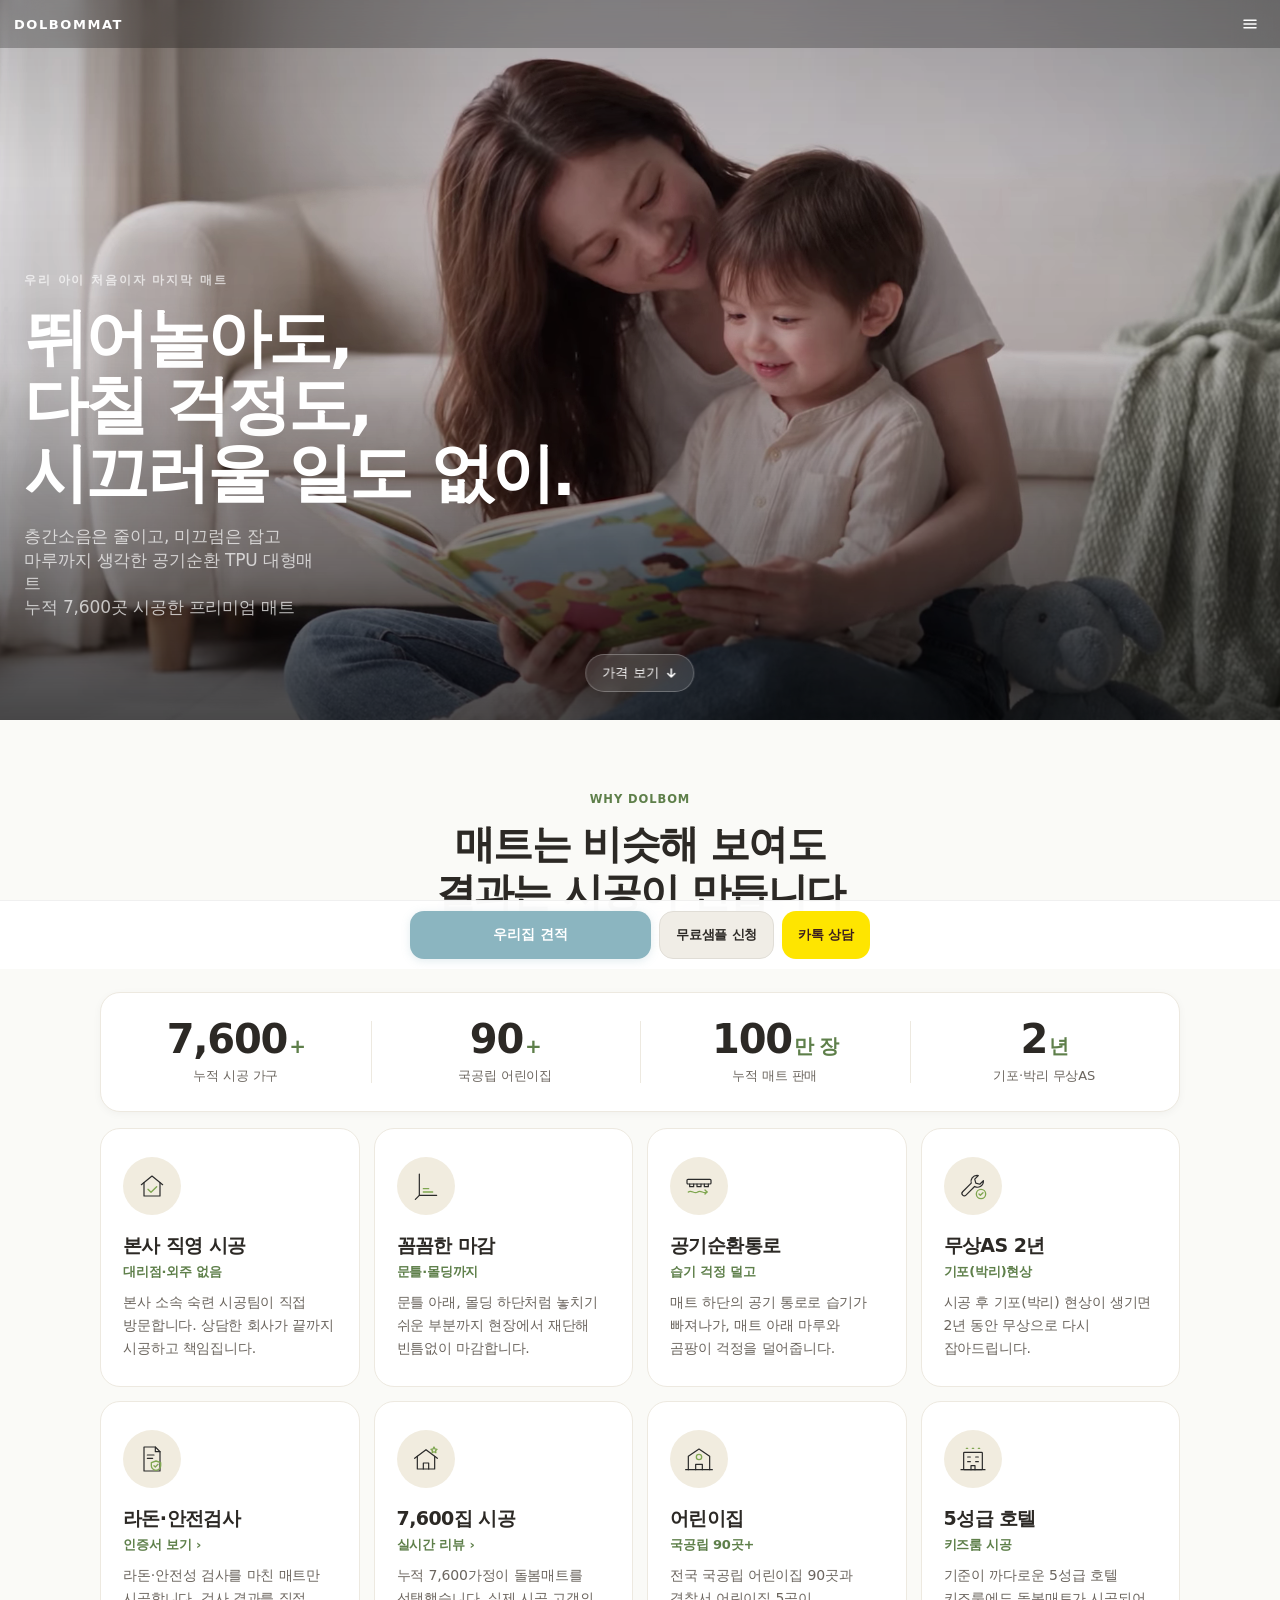
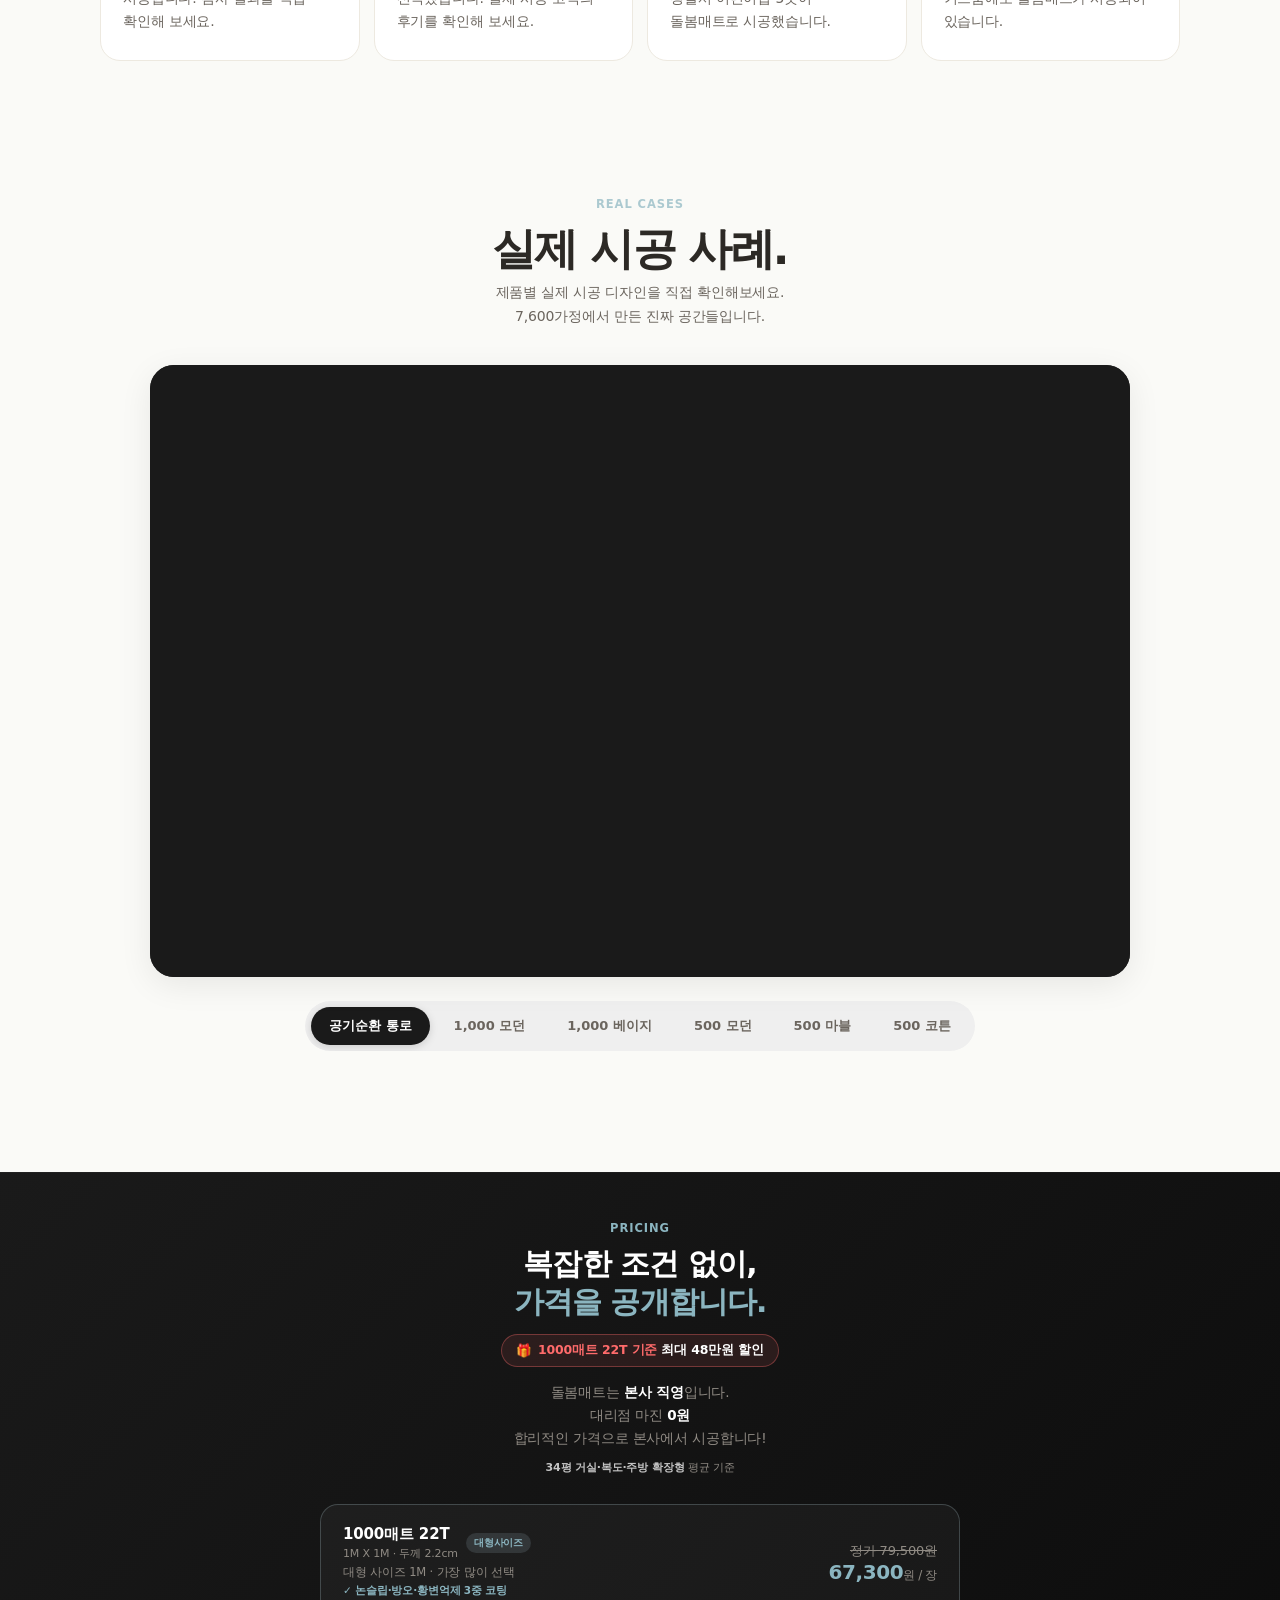
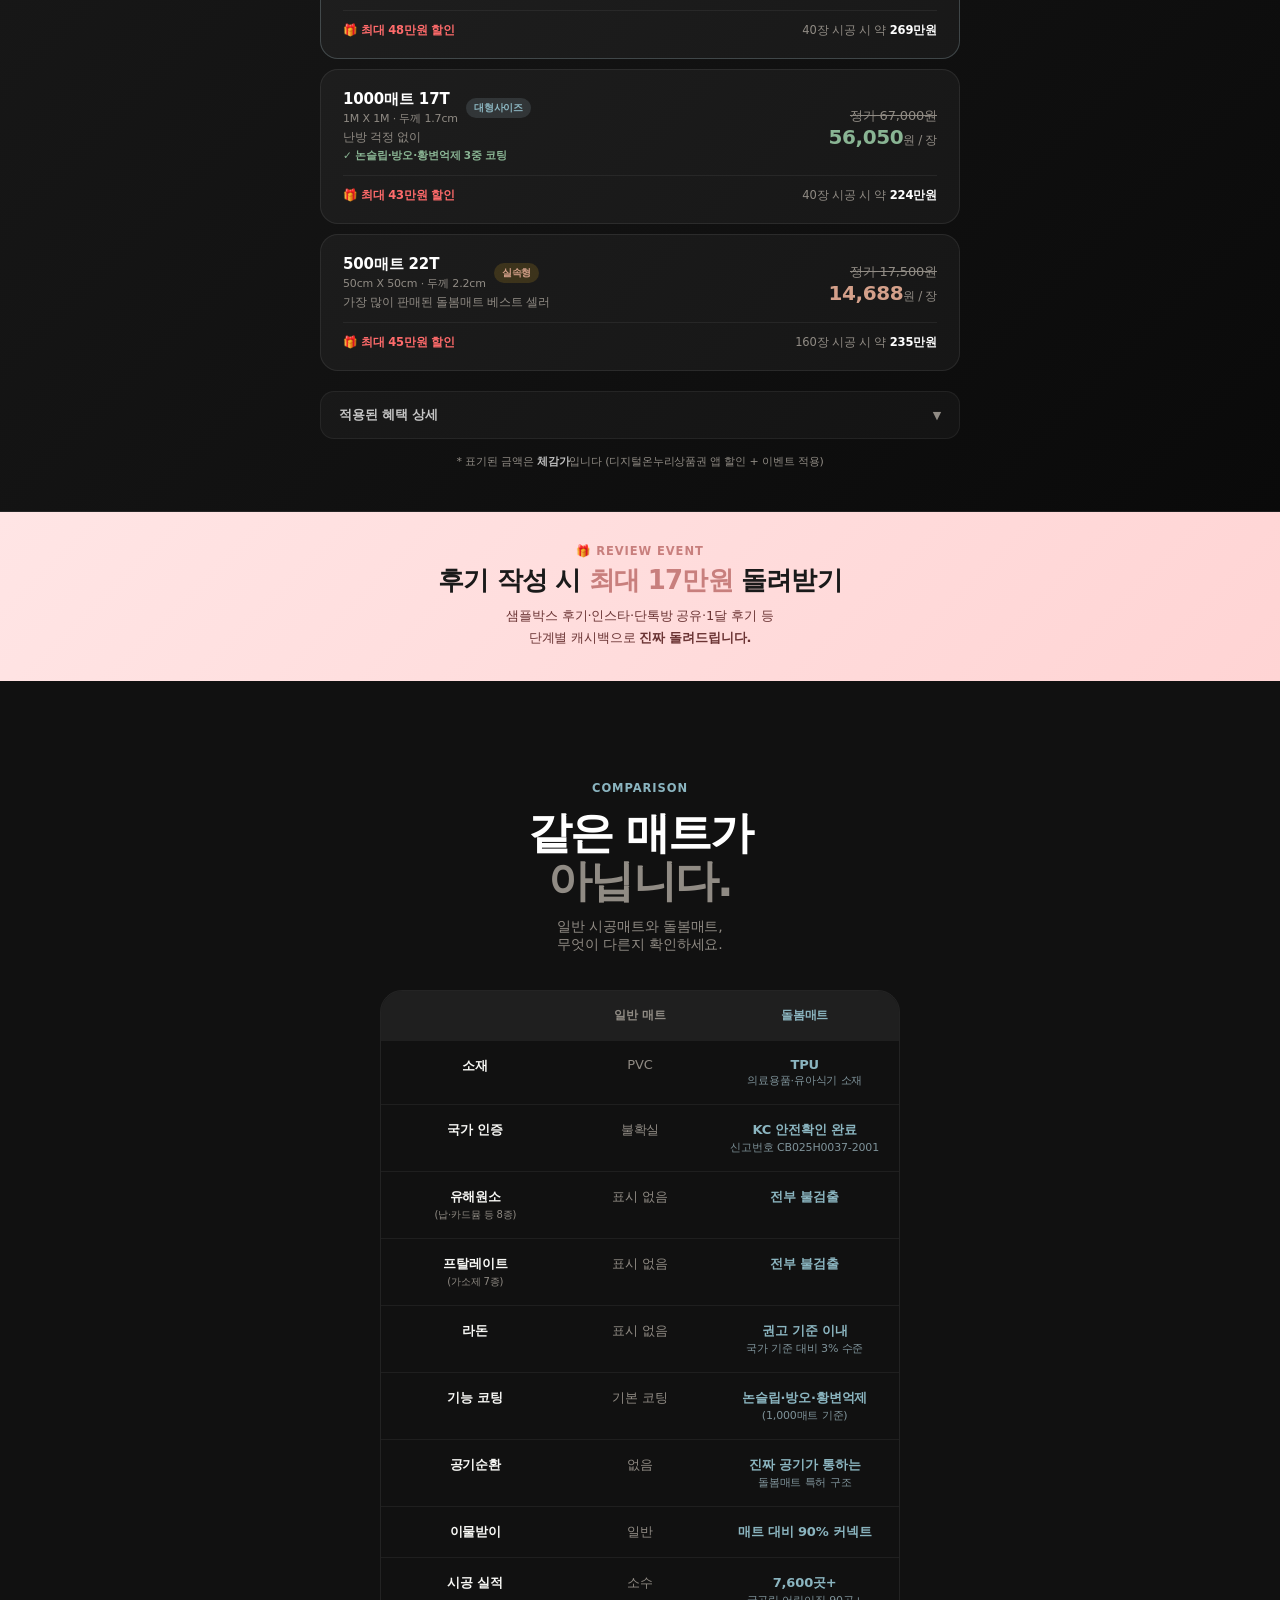
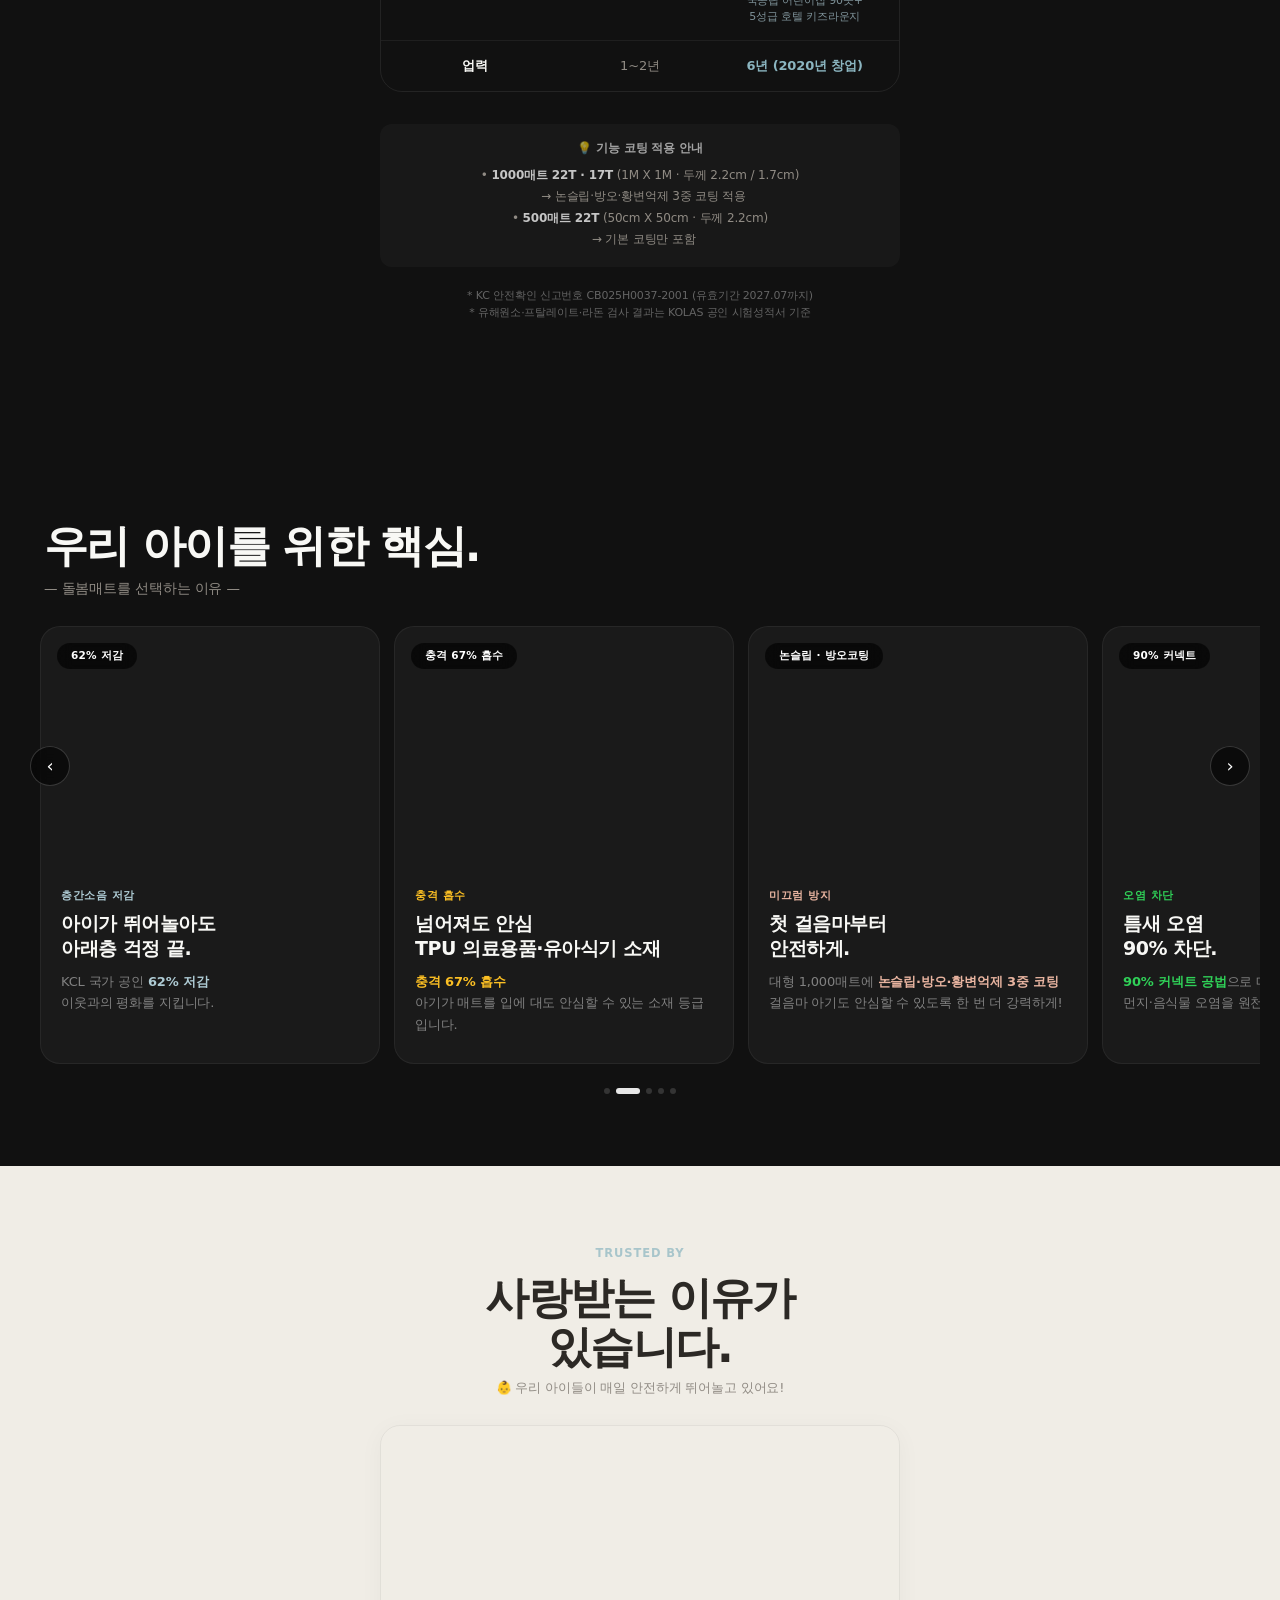
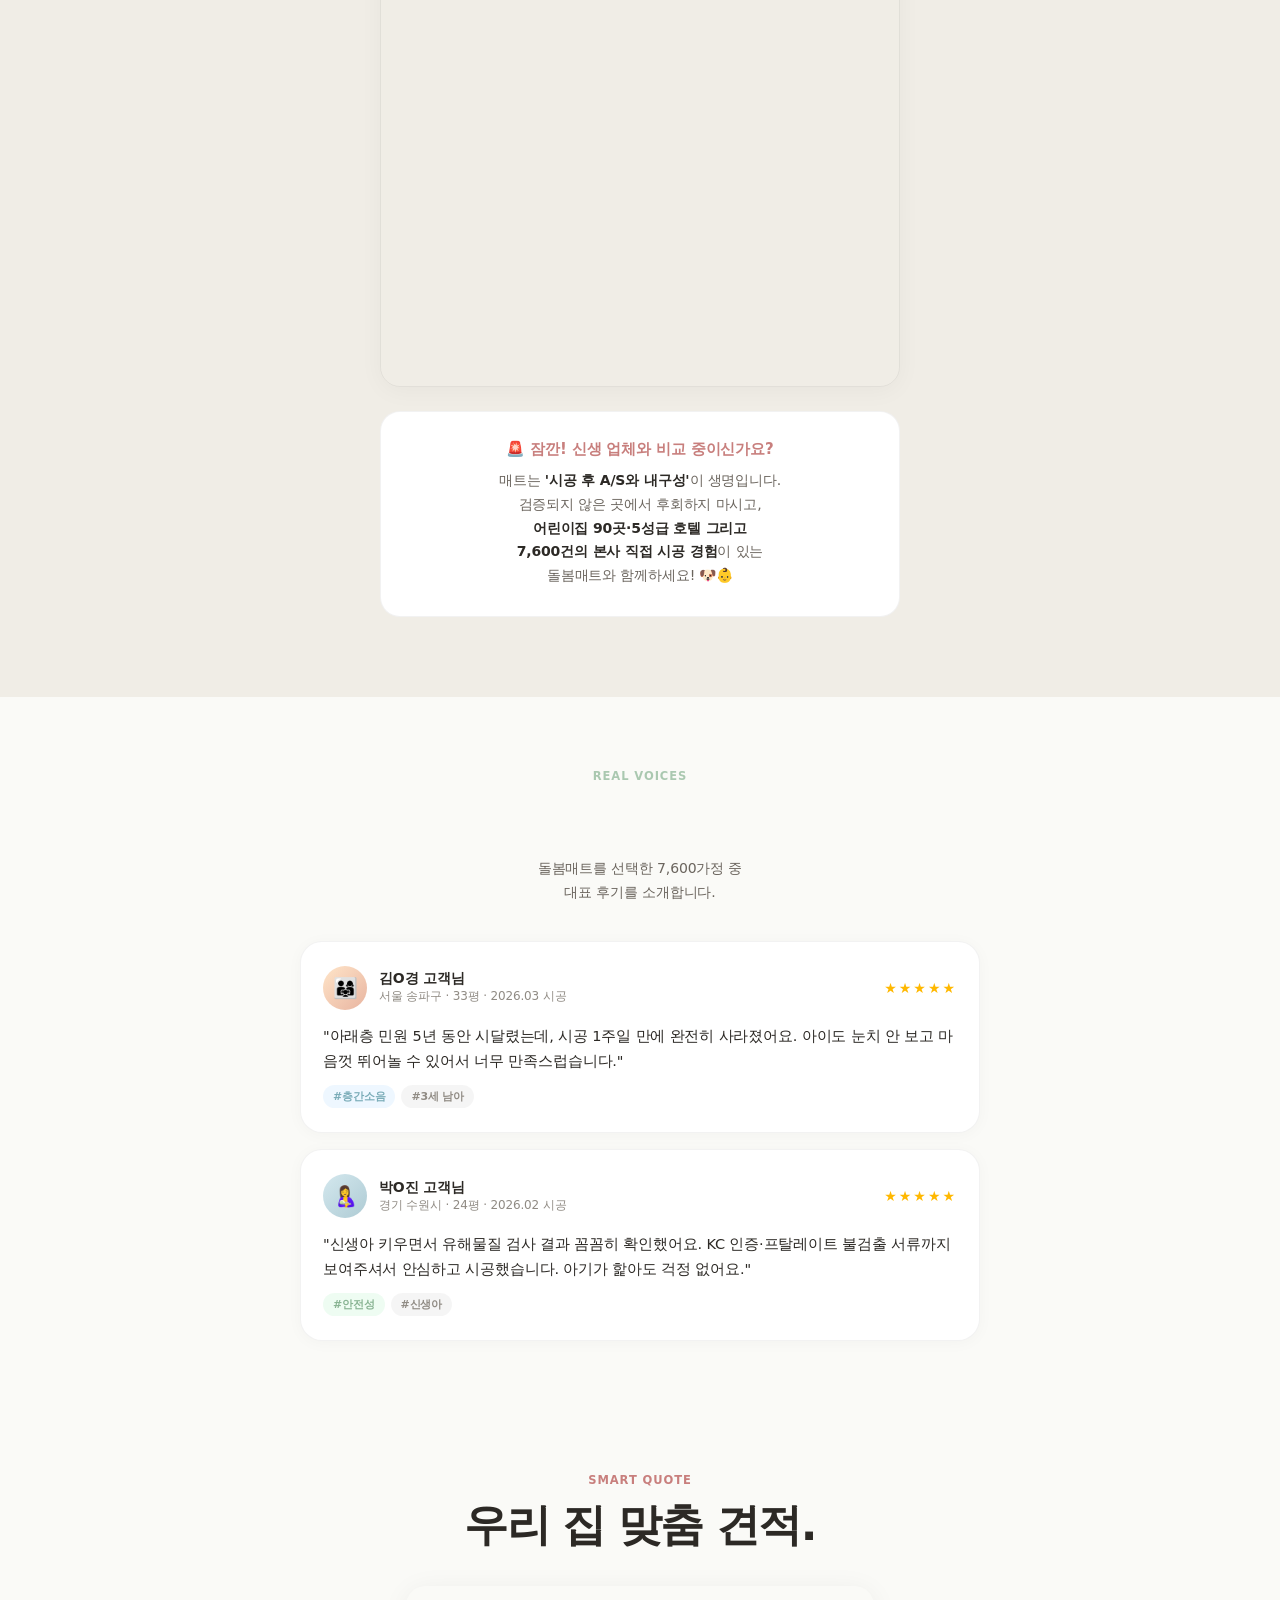
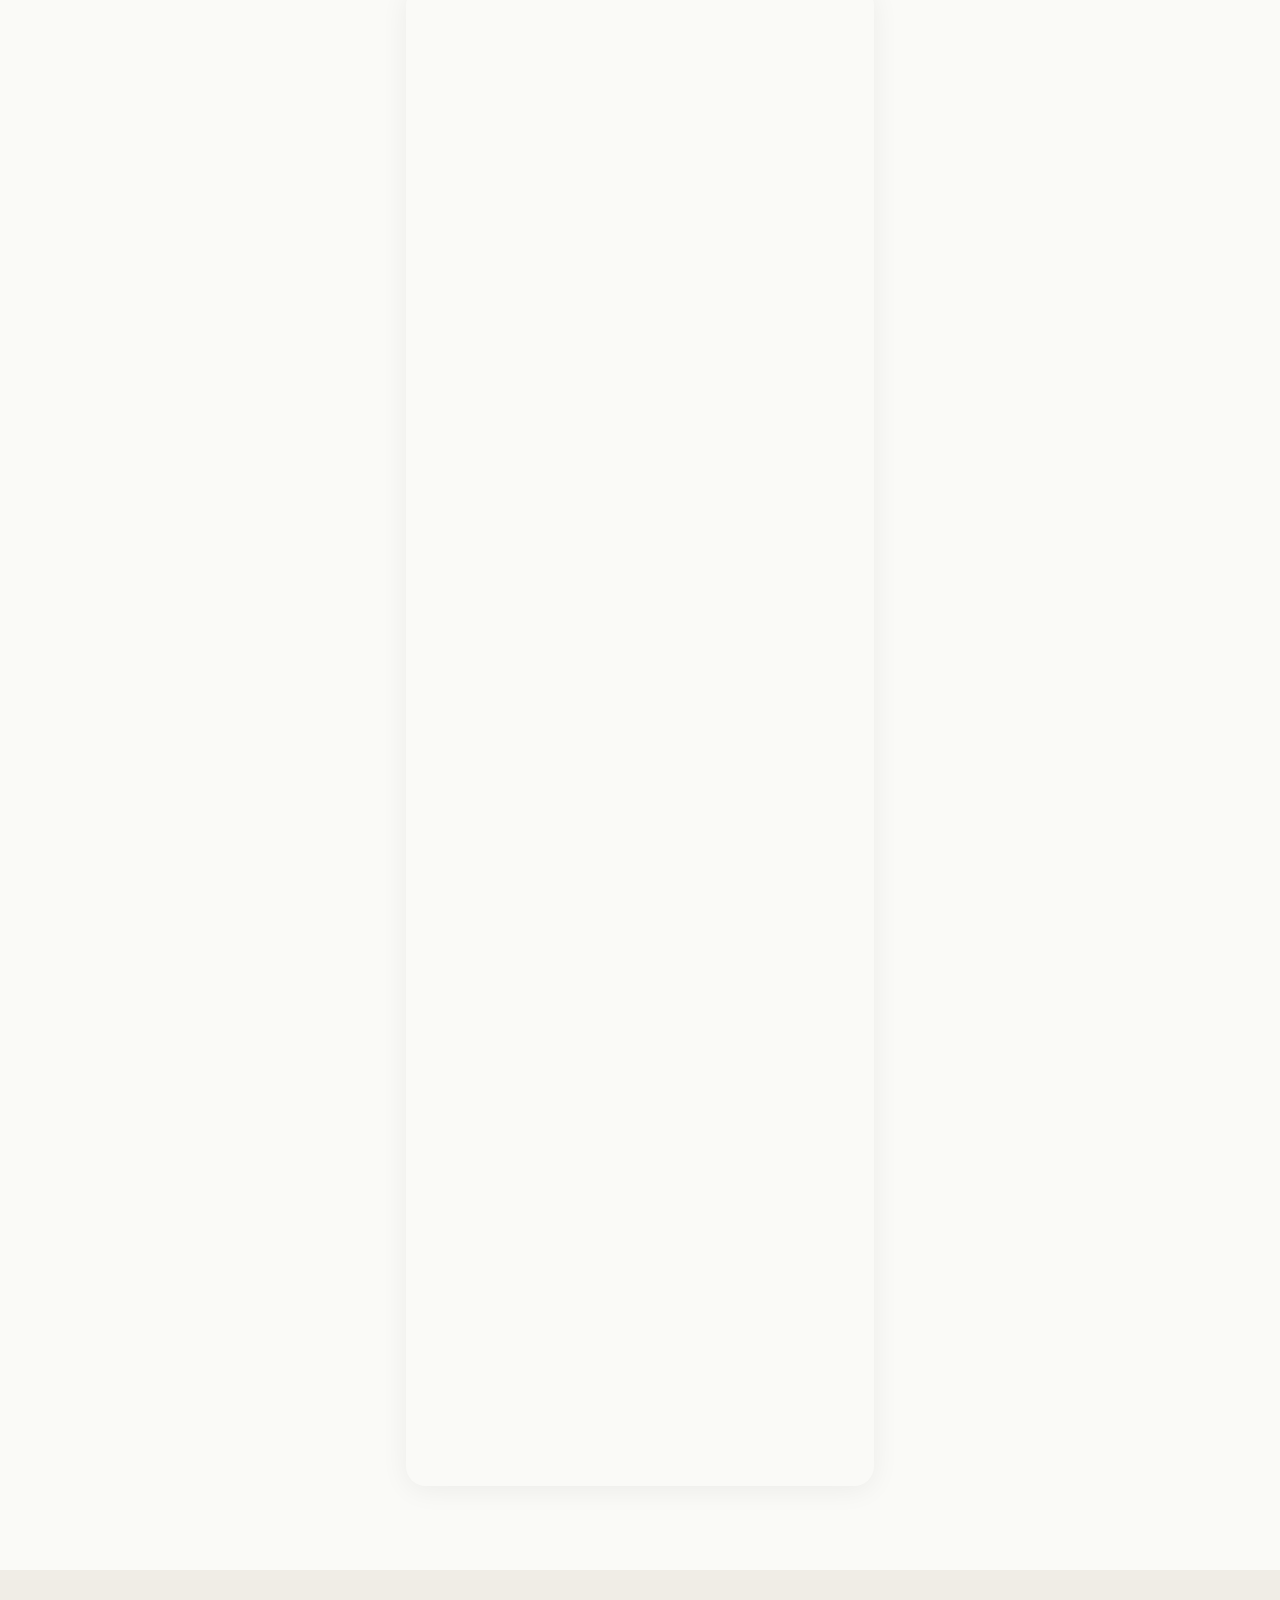
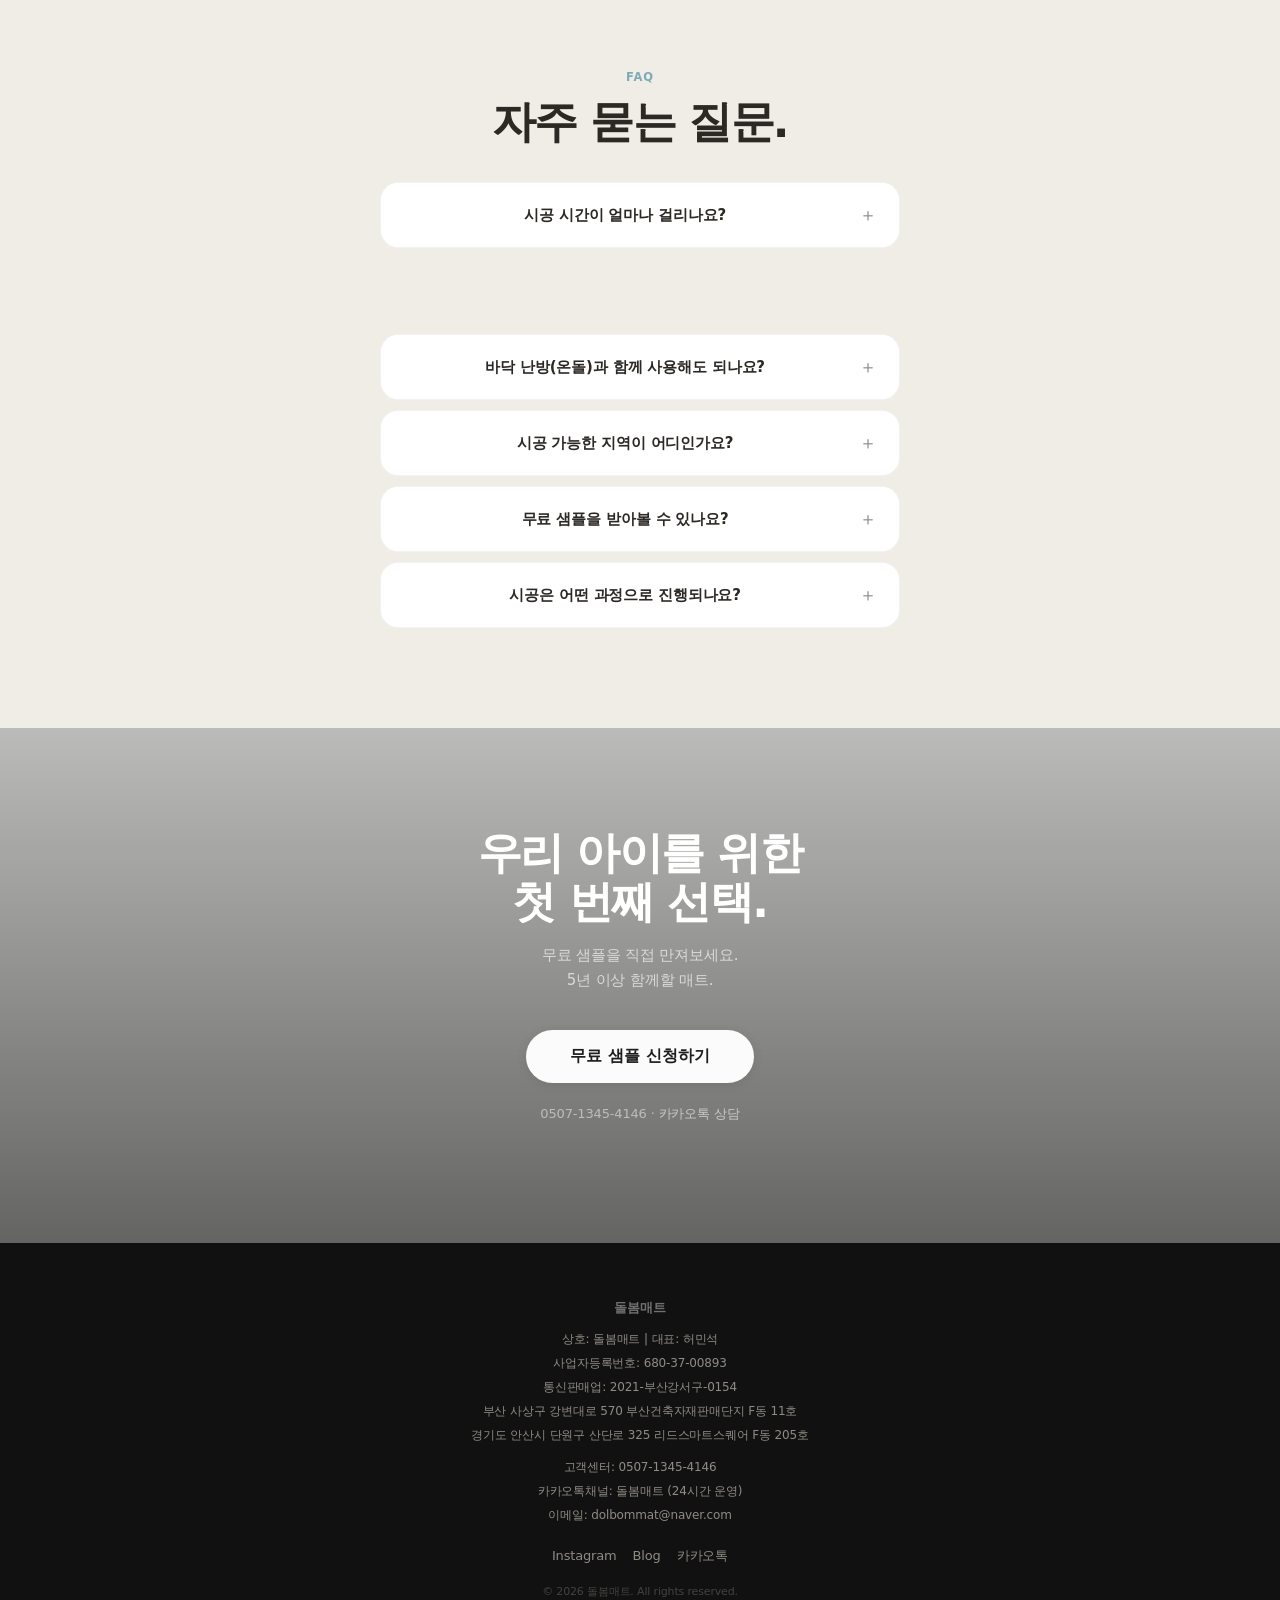
==== commit 34ea6c8d: "웰컴쿠폰 5만·후기 최대 17만 반영" ====
--- a/index.html
+++ b/index.html
@@ -1467,7 +1467,7 @@
       </h3>
       <div style="display:inline-flex;align-items:center;gap:6px;background:rgba(255,107,107,0.1);border:1px solid rgba(255,107,107,0.35);color:#FF6B6B;font-size:12.5px;font-weight:700;padding:7px 14px;border-radius:999px;margin-bottom:14px">
         <span>🎁</span>
-        <span>1000매트 22T 기준 <span style="color:#fff">최대 46만원 할인</span></span>
+        <span>1000매트 22T 기준 <span style="color:#fff">최대 48만원 할인</span></span>
       </div>
       <p style="font-size:13.5px;color:var(--muted);line-height:1.7">
         돌봄매트는 <strong style="color:#fff;font-weight:600">본사 직영</strong>입니다.<br>
@@ -1495,12 +1495,12 @@
           </div>
           <div style="text-align:right">
             <p style="font-size:13px;color:var(--muted);text-decoration:line-through;margin-bottom:2px">정가 79,500원</p>
-            <p style="font-size:20px;font-weight:800;color:var(--accent);letter-spacing:-0.02em;line-height:1">67,800<span style="font-size:12px;color:var(--muted);font-weight:500">원 / 장</span></p>
+            <p style="font-size:20px;font-weight:800;color:var(--accent);letter-spacing:-0.02em;line-height:1">67,300<span style="font-size:12px;color:var(--muted);font-weight:500">원 / 장</span></p>
           </div>
         </div>
         <div style="display:flex;justify-content:space-between;align-items:center;margin-top:12px;padding-top:12px;border-top:1px solid rgba(255,255,255,0.06);font-size:11.5px">
-          <span style="color:#FF6B6B;font-weight:700">🎁 최대 46만원 할인</span>
-          <span style="color:var(--muted)">40장 시공 시 약 <strong style="color:#fff;font-weight:700">271만원</strong></span>
+          <span style="color:#FF6B6B;font-weight:700">🎁 최대 48만원 할인</span>
+          <span style="color:var(--muted)">40장 시공 시 약 <strong style="color:#fff;font-weight:700">269만원</strong></span>
         </div>
       </div>
 
@@ -1518,12 +1518,12 @@
           </div>
           <div style="text-align:right">
             <p style="font-size:13px;color:var(--muted);text-decoration:line-through;margin-bottom:2px">정가 67,000원</p>
-            <p style="font-size:20px;font-weight:800;color:var(--green);letter-spacing:-0.02em;line-height:1">56,550<span style="font-size:12px;color:var(--muted);font-weight:500">원 / 장</span></p>
+            <p style="font-size:20px;font-weight:800;color:var(--green);letter-spacing:-0.02em;line-height:1">56,050<span style="font-size:12px;color:var(--muted);font-weight:500">원 / 장</span></p>
           </div>
         </div>
         <div style="display:flex;justify-content:space-between;align-items:center;margin-top:12px;padding-top:12px;border-top:1px solid rgba(255,255,255,0.06);font-size:11.5px">
-          <span style="color:#FF6B6B;font-weight:700">🎁 최대 41만원 할인</span>
-          <span style="color:var(--muted)">40장 시공 시 약 <strong style="color:#fff;font-weight:700">226만원</strong></span>
+          <span style="color:#FF6B6B;font-weight:700">🎁 최대 43만원 할인</span>
+          <span style="color:var(--muted)">40장 시공 시 약 <strong style="color:#fff;font-weight:700">224만원</strong></span>
         </div>
       </div>
 
@@ -1539,12 +1539,12 @@
           </div>
           <div style="text-align:right">
             <p style="font-size:13px;color:var(--muted);text-decoration:line-through;margin-bottom:2px">정가 17,500원</p>
-            <p style="font-size:20px;font-weight:800;color:var(--gold);letter-spacing:-0.02em;line-height:1">14,813<span style="font-size:12px;color:var(--muted);font-weight:500">원 / 장</span></p>
+            <p style="font-size:20px;font-weight:800;color:var(--gold);letter-spacing:-0.02em;line-height:1">14,688<span style="font-size:12px;color:var(--muted);font-weight:500">원 / 장</span></p>
           </div>
         </div>
         <div style="display:flex;justify-content:space-between;align-items:center;margin-top:12px;padding-top:12px;border-top:1px solid rgba(255,255,255,0.06);font-size:11.5px">
-          <span style="color:#FF6B6B;font-weight:700">🎁 최대 43만원 할인</span>
-          <span style="color:var(--muted)">160장 시공 시 약 <strong style="color:#fff;font-weight:700">237만원</strong></span>
+          <span style="color:#FF6B6B;font-weight:700">🎁 최대 45만원 할인</span>
+          <span style="color:var(--muted)">160장 시공 시 약 <strong style="color:#fff;font-weight:700">235만원</strong></span>
         </div>
       </div>
 
@@ -1566,7 +1566,7 @@
             <div style="flex-shrink:0;width:22px;height:22px;border-radius:6px;background:rgba(48,209,88,0.15);color:var(--green);display:flex;align-items:center;justify-content:center;font-size:12px;font-weight:700;margin-top:1px">✓</div>
             <div style="flex:1">
               <p style="font-size:13px;font-weight:700;color:#fff;margin-bottom:2px">계약 후기 작성</p>
-              <p style="font-size:13px;color:#FF6B6B;font-weight:700">-30,000원</p>
+              <p style="font-size:13px;color:#FF6B6B;font-weight:700">-50,000원</p>
             </div>
           </div>
 
@@ -1598,7 +1598,7 @@
               <p style="font-size:11.5px;color:var(--muted);line-height:1.5;margin-bottom:3px">최대 120,000원 캐시백</p>
               <p style="font-size:13px;color:#FF6B6B;font-weight:700;margin-bottom:10px">-120,000원</p>
 
-              <!-- 후기 항목 상세 · 후기 이벤트 페이지(review-event.html) 보상표와 같은 값. 12/1부터는 새 보상표로 자동 전환 -->
+              <!-- 후기 항목 상세 · 후기 이벤트 페이지(review-event.html) 보상표와 같은 값. 11/27부터는 새 보상표로 자동 전환 (12/1에서 앞당김) -->
               <div style="background:rgba(255,255,255,0.03);border-radius:10px;padding:12px 14px">
                 <div style="display:flex;flex-direction:column;gap:7px;font-size:11.5px">
                   <div data-rv-plan="1" style="display:flex;flex-direction:column;gap:7px">
@@ -1687,7 +1687,7 @@
                   </div>
                 </div>
               </div>
-              <script>(function(){var d=new Date(Date.now()+9*3600000).toISOString().slice(0,10);if(d<'2026-12-01')return;document.querySelectorAll('[data-rv-plan]').forEach(function(e){e.style.display=e.getAttribute('data-rv-plan')==='2'?'flex':'none'})})();</script>
+              <script>(function(){var d=new Date(Date.now()+9*3600000).toISOString().slice(0,10);if(d<'2026-11-27')return;document.querySelectorAll('[data-rv-plan]').forEach(function(e){e.style.display=e.getAttribute('data-rv-plan')==='2'?'flex':'none'})})();</script>
             </div>
           </div>
 
@@ -1715,7 +1715,7 @@
 </style>
 
 <!-- ═══════════════════════════════════════
-     🎁 후기 이벤트 15만원 배너
+     🎁 후기 이벤트 17만원 배너
      강력한 전환 트리거
 ═══════════════════════════════════════ -->
 <section id="eventSection" style="background:linear-gradient(135deg,#FFE5E5 0%,#FFD4D4 100%);padding:32px 20px;overflow:hidden;position:relative">
@@ -1723,7 +1723,7 @@
     <div style="text-align:center">
       <p style="font-size:11.5px;font-weight:700;letter-spacing:0.08em;text-transform:uppercase;color:var(--red);margin-bottom:6px">🎁 Review Event</p>
       <h3 style="font-size:clamp(20px,5vw,26px);font-weight:800;letter-spacing:-0.03em;line-height:1.25;color:#1a1a1a;margin-bottom:8px">
-        후기 작성 시 <span style="color:var(--red)">최대 15만원</span> 돌려받기
+        후기 작성 시 <span style="color:var(--red)">최대 17만원</span> 돌려받기
       </h3>
       <p style="font-size:13px;color:#6b3434;line-height:1.7">
         샘플박스 후기·인스타·단톡방 공유·1달 후기 등<br>
